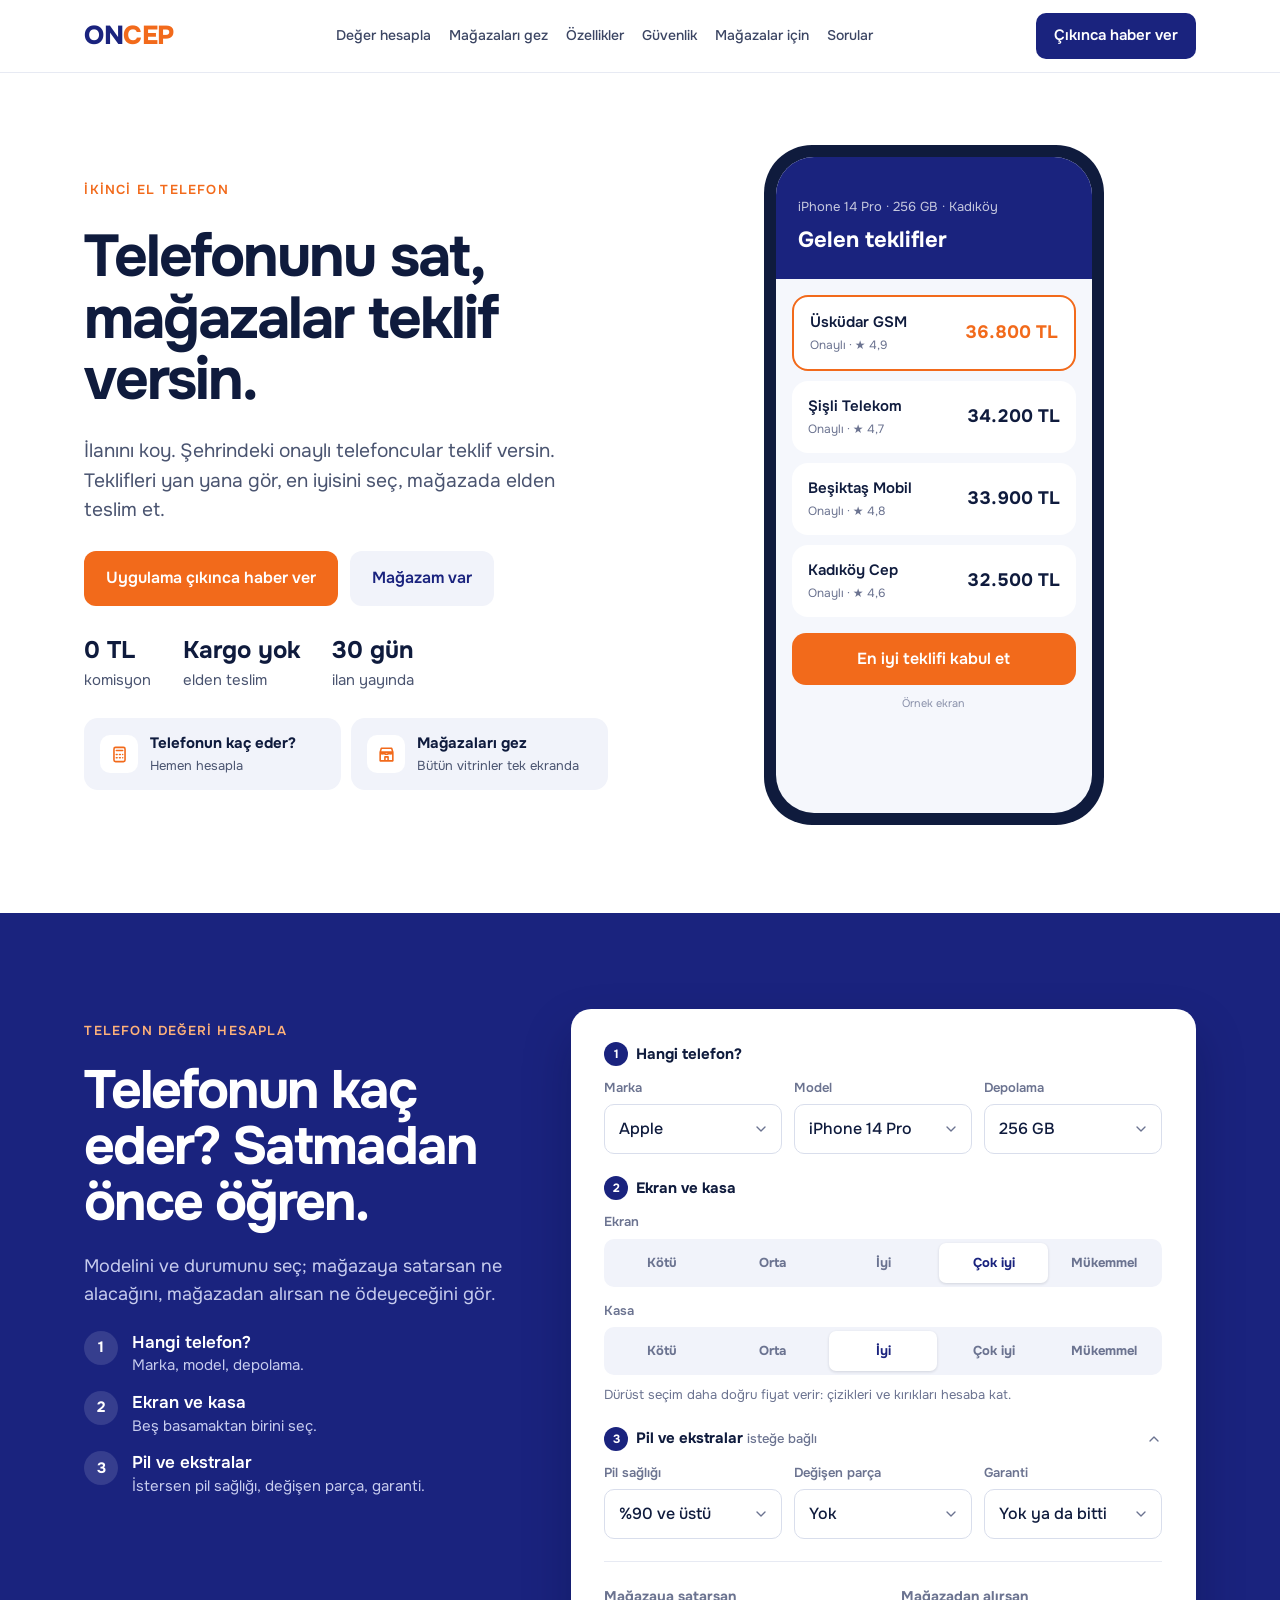
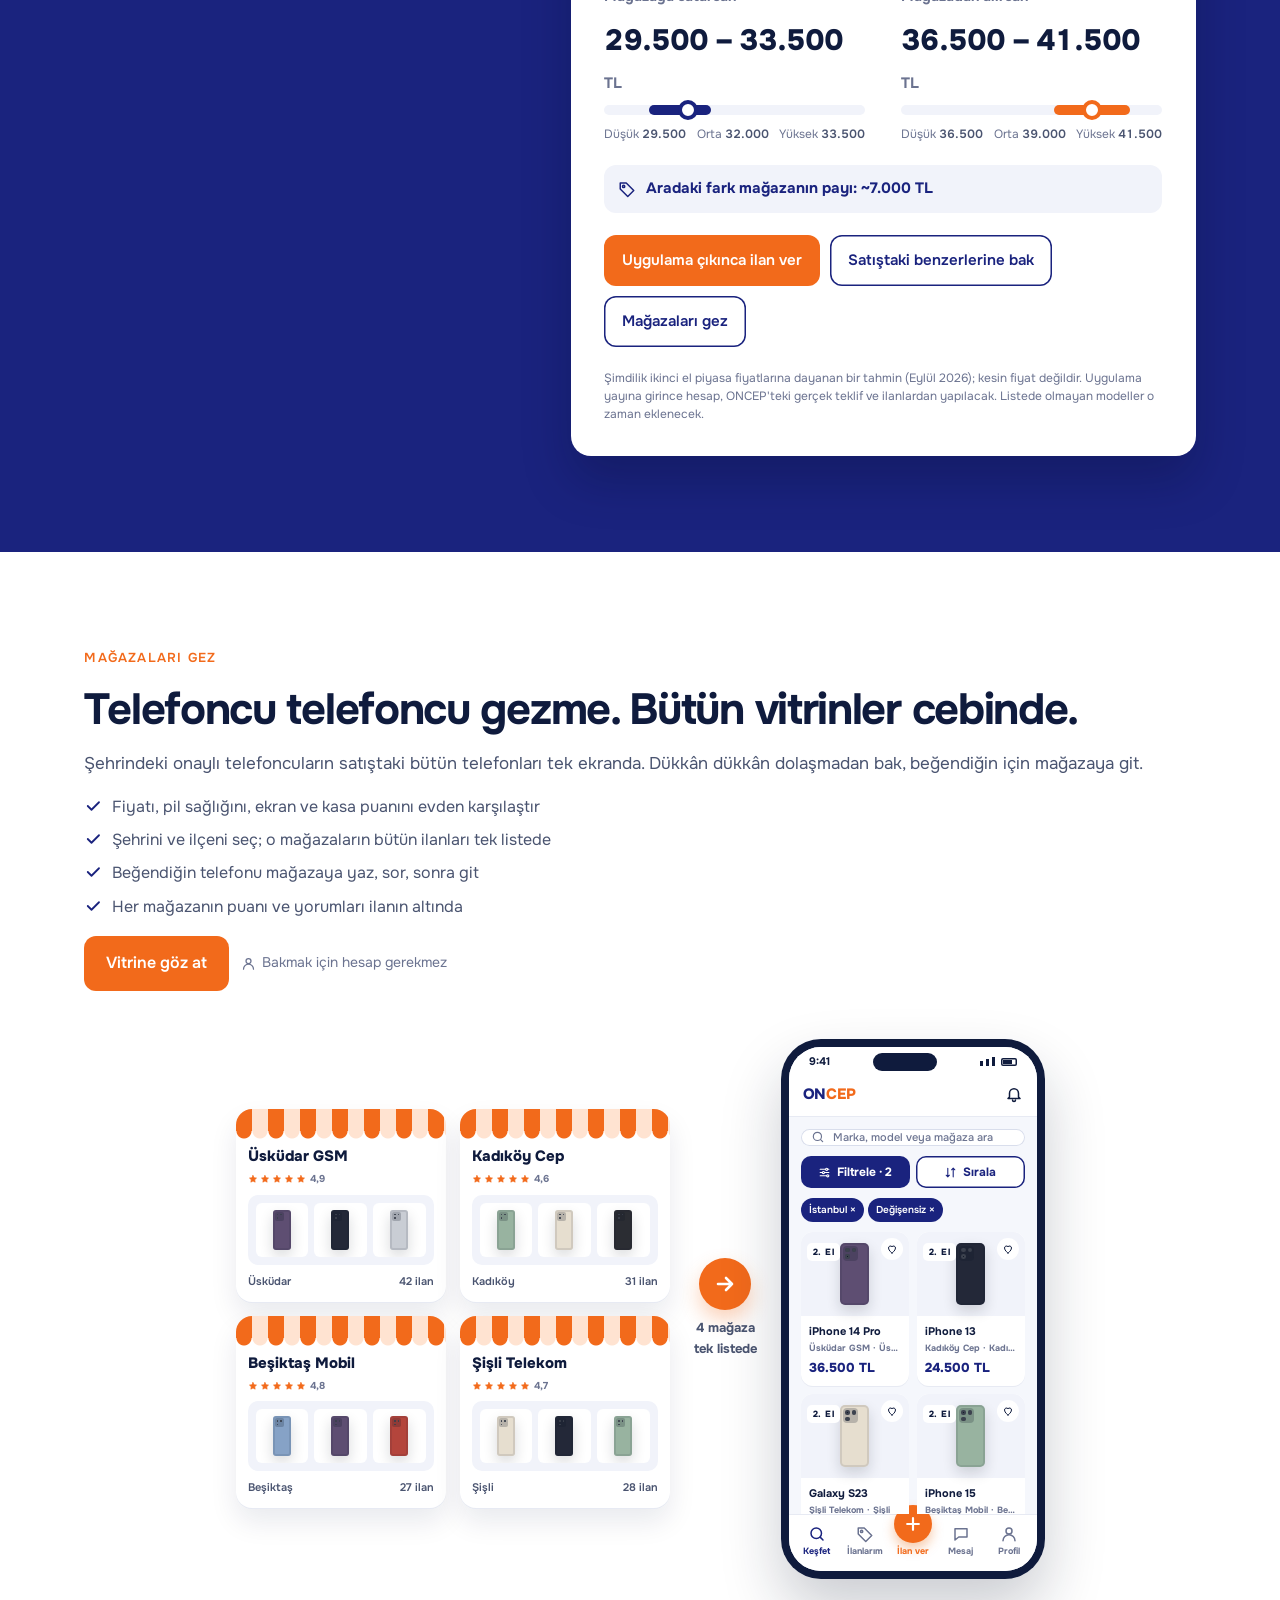
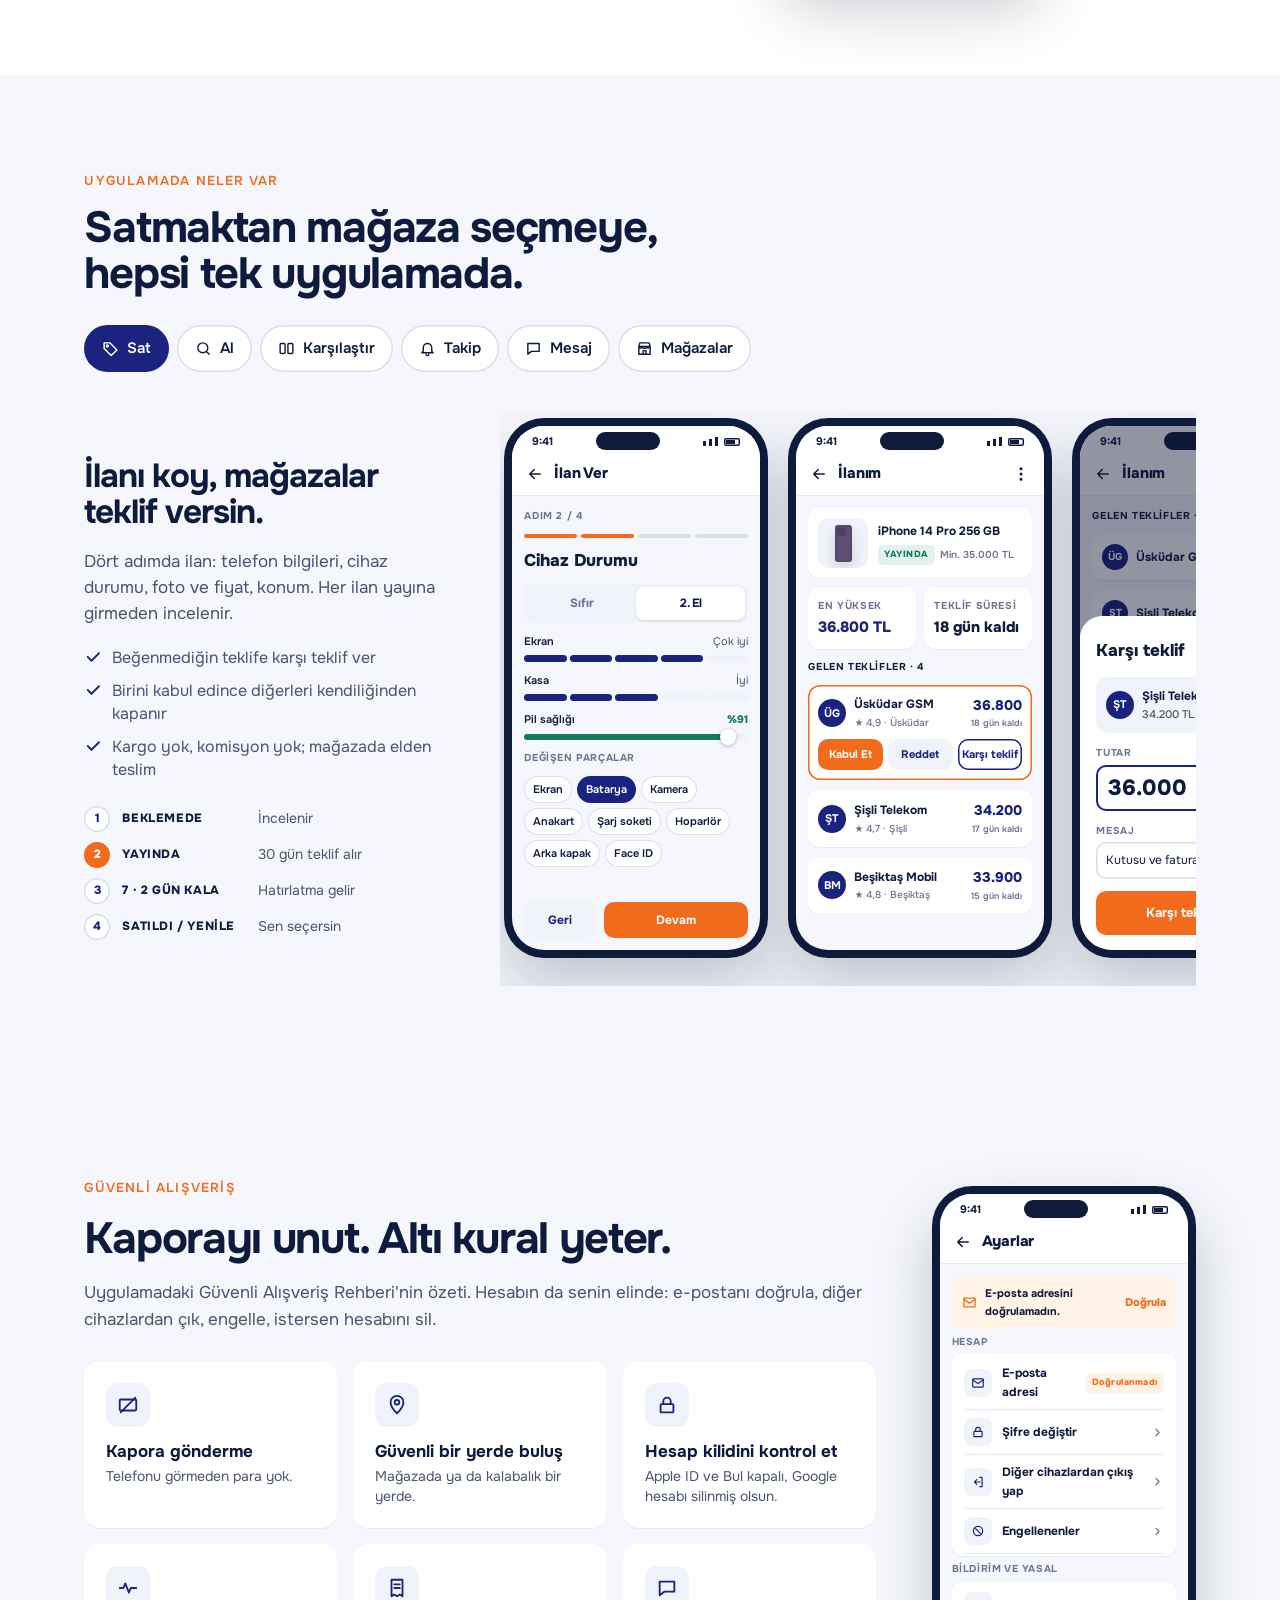
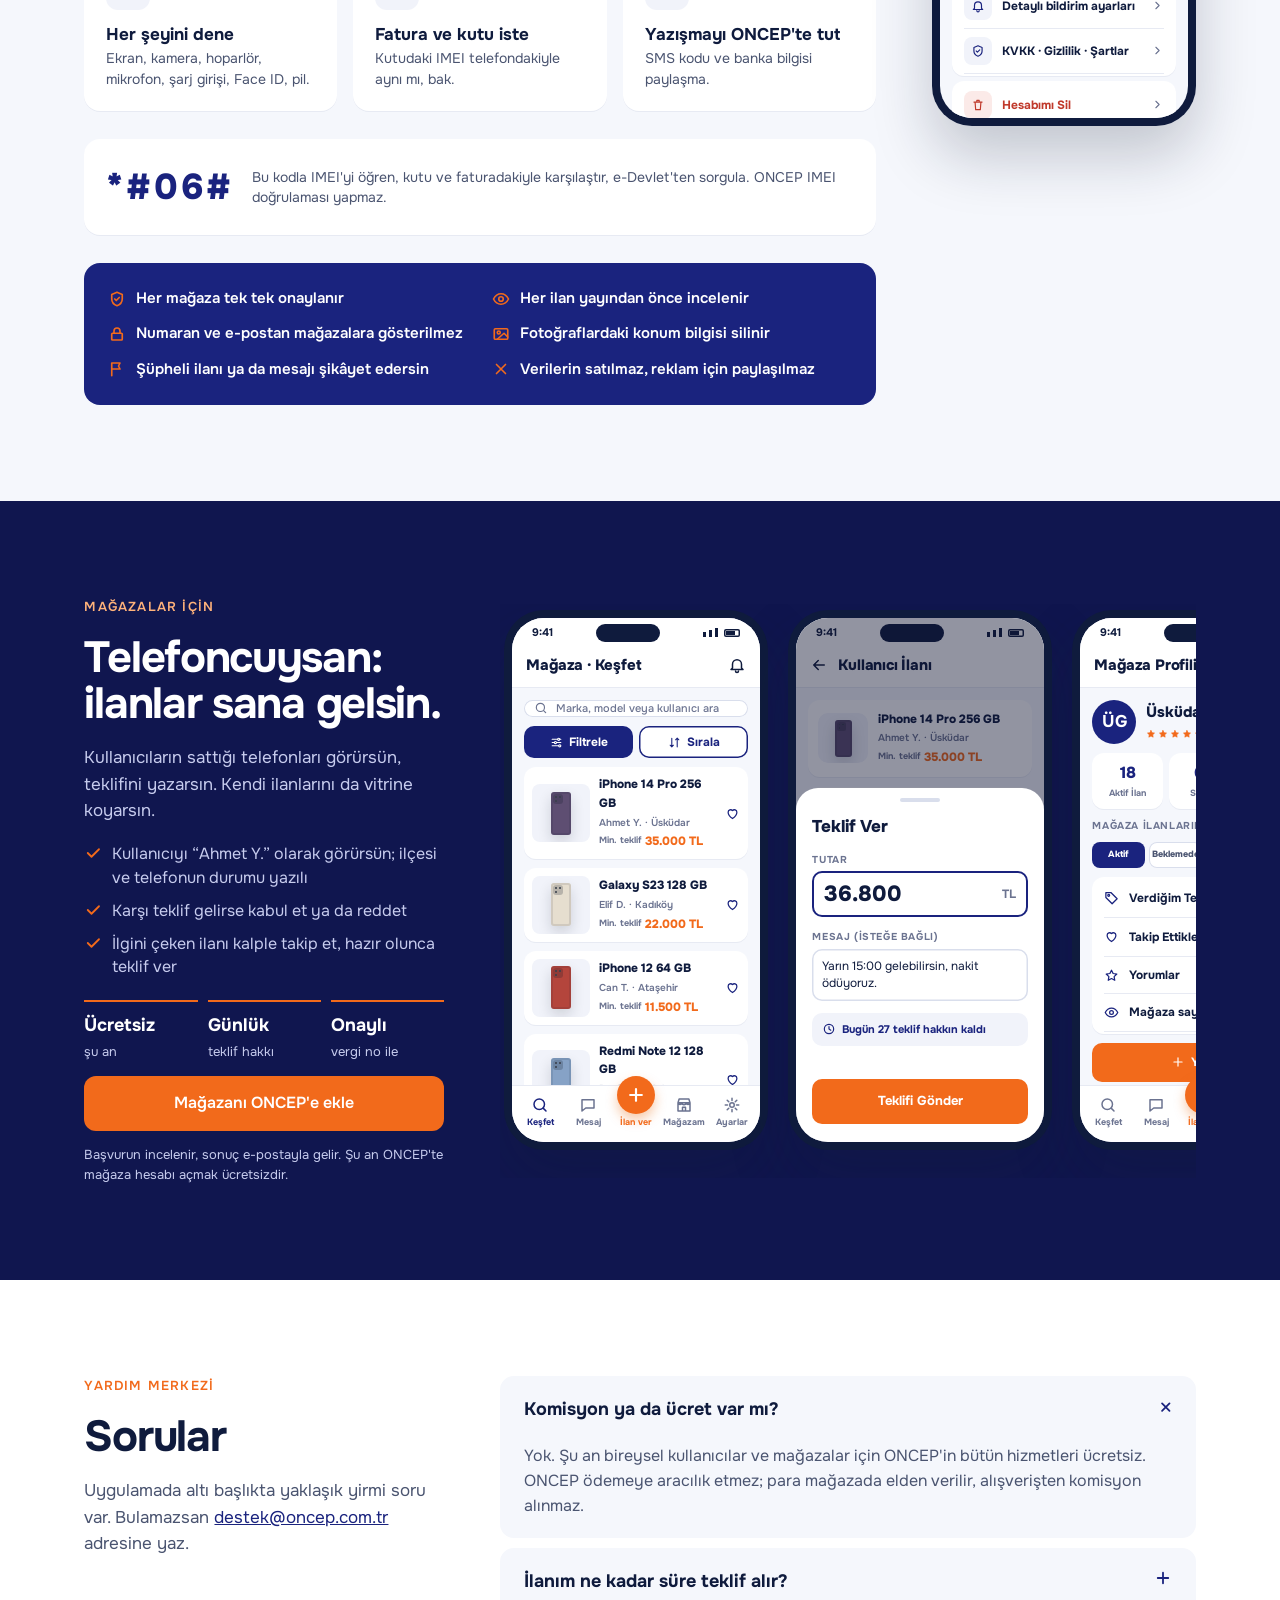
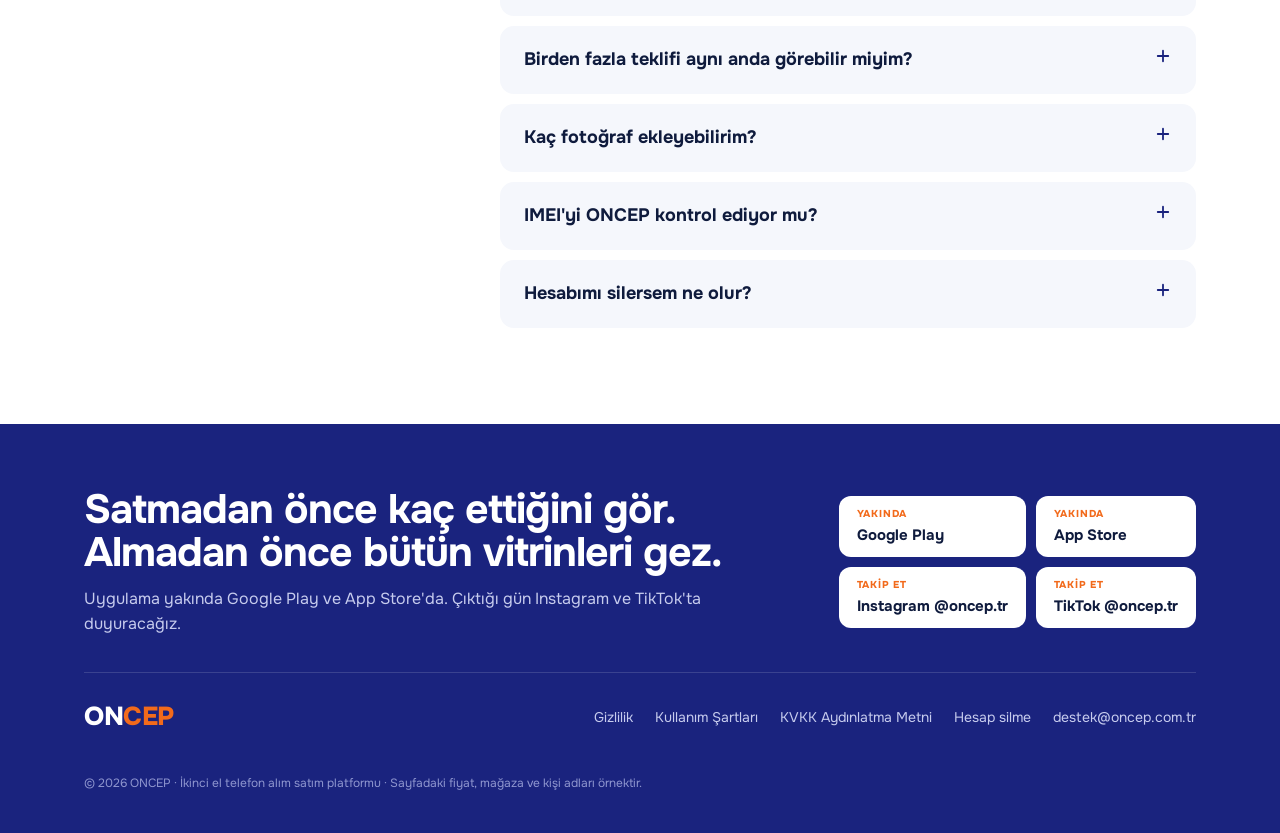
==== index.html @ 2f84ba16 "Paylaşım görseli: link paylaşılınca önizlemede görsel çıkıyor - /paylasim.png (1200×630, 86 KB): baş" ====
<!DOCTYPE html>
<html lang="tr">
<head>
<meta charset="UTF-8">
<meta name="viewport" content="width=device-width, initial-scale=1.0, viewport-fit=cover">
<title>ONCEP — Telefonunu sat, mağazalar teklif versin</title>
<meta name="description" content="Telefonun kaç eder, hemen gör. İlanını koy, şehrindeki onaylı telefoncular teklif versin; mağazaların vitrinini gezmeden gez. Yakında Google Play ve App Store'da.">
<link rel="canonical" href="https://oncep.com.tr/">
<meta property="og:title" content="ONCEP — Telefonunu sat, mağazalar teklif versin">
<meta property="og:description" content="Telefonun kaç eder, hemen gör. İlanını koy, şehrindeki onaylı telefoncular teklif versin; mağazaların vitrinini gezmeden gez. Yakında Google Play ve App Store'da.">
<meta property="og:type" content="website">
<meta property="og:url" content="https://oncep.com.tr/">
<meta property="og:site_name" content="ONCEP">
<meta property="og:locale" content="tr_TR">
<meta property="og:image" content="https://oncep.com.tr/paylasim.png">
<meta property="og:image:width" content="1200">
<meta property="og:image:height" content="630">
<meta property="og:image:alt" content="ONCEP: Telefonunu sat, mağazalar teklif versin.">
<meta name="twitter:card" content="summary_large_image">
<meta name="twitter:image" content="https://oncep.com.tr/paylasim.png">
<meta name="twitter:title" content="ONCEP — Telefonunu sat, mağazalar teklif versin">
<meta name="twitter:description" content="Telefonun kaç eder, hemen gör. İlanını koy, şehrindeki onaylı telefoncular teklif versin; mağazaların vitrinini gezmeden gez. Yakında Google Play ve App Store'da.">
<meta name="theme-color" content="#FFFFFF">
<link rel="icon" href="/favicon.ico" sizes="16x16 32x32 48x48">
<link rel="icon" href="/favicon-96x96.png" type="image/png" sizes="96x96">
<link rel="icon" href="/favicon-192x192.png" type="image/png" sizes="192x192">
<link rel="apple-touch-icon" href="/apple-touch-icon.png">
<link rel="preconnect" href="https://fonts.googleapis.com">
<link rel="preconnect" href="https://fonts.gstatic.com" crossorigin>
<link href="https://fonts.googleapis.com/css2?family=Onest:wght@400;500;600;700;800&display=swap" rel="stylesheet">
<!-- Bu dosya üretilir: node tool/ana-sayfa/uret.js — elle düzenleme bir sonraki üretimde kaybolur. -->
<script>document.documentElement.className += ' js';</script>
<style>
:root {
  color-scheme: light;
  --zemin: #FFFFFF; --zemin-2: #F5F7FC; --yumusak: #F1F3FA; --cizgi: #E7EAF3; --alan: #D9DEEC;
  --murekkep: #0F1B3D; --metin: #4A5470; --soluk: #6B7390;
  --lacivert: #1A237E; --lacivert-koyu: #10164F; --lacivert-metin: #C7CCEE;
  --turuncu: #F26A1B; --turuncu-acik: #FFB27A; --yesil: #13795B;
  --yazi: 'Onest', system-ui, -apple-system, 'Segoe UI', sans-serif;
  --kenar: clamp(20px, 6.6vw, 96px);
}
* { box-sizing: border-box; }
html { scroll-behavior: smooth; }
body { margin: 0; background: var(--zemin); color: var(--murekkep); font-family: var(--yazi); font-size: 16px; line-height: 1.55; -webkit-font-smoothing: antialiased; }
a { color: var(--lacivert); }
a:hover { color: var(--turuncu); }
:focus-visible { outline: 2px solid var(--turuncu); outline-offset: 3px; border-radius: 4px; }
h1, h2, h3 { margin: 0; font-weight: 700; text-wrap: balance; }
h2 { font-size: clamp(30px, 3.4vw, 44px); line-height: 1.06; letter-spacing: -1.3px; }
h2.buyuk { font-size: clamp(34px, 4.2vw, 58px); letter-spacing: -2px; line-height: 1.04; }
.kap { max-width: 1440px; margin: 0 auto; padding-left: var(--kenar); padding-right: var(--kenar); }
section[id], footer[id] { scroll-margin-top: 76px; }
.ust-yazi { font-size: 13px; font-weight: 600; letter-spacing: 1.2px; color: var(--turuncu); }
.ust-yazi.acik { color: var(--turuncu-acik); }
.giris-metin { margin: 0; font-size: 17px; line-height: 1.55; color: var(--metin); }
.maddeler { list-style: none; margin: 0; padding: 0; display: flex; flex-direction: column; gap: 10px; }
.maddeler li { display: flex; gap: 10px; align-items: flex-start; font-size: 16px; line-height: 1.45; color: var(--metin); }
.maddeler svg { margin-top: 2px; }
.dugmeler { display: flex; gap: 12px; flex-wrap: wrap; align-items: center; }
.dugme { display: inline-flex; align-items: center; justify-content: center; gap: 8px; padding: 15px 22px; border-radius: 12px; font-size: 16px; font-weight: 600; text-decoration: none; text-align: center; }
.dugme.turuncu { background: var(--turuncu); color: #FFFFFF; }
.dugme.turuncu:hover { background: #DD5A0E; color: #FFFFFF; }
.dugme.acik { background: var(--yumusak); color: var(--lacivert); }
.dugme.cerceve { background: #FFFFFF; color: var(--lacivert); box-shadow: inset 0 0 0 1.5px var(--lacivert); }
.not { display: inline-flex; gap: 6px; align-items: center; font-size: 14px; color: var(--soluk); }
.logo { font-weight: 800; font-size: 26px; letter-spacing: -0.5px; text-decoration: none; }
.logo b { color: var(--lacivert); font-weight: 800; }
.logo i { color: var(--turuncu); font-style: normal; }

/* Üst çubuk */
.ust { position: sticky; top: 0; z-index: 30; background: rgba(255, 255, 255, 0.95); -webkit-backdrop-filter: blur(10px); backdrop-filter: blur(10px); border-bottom: 1px solid var(--cizgi); }
.ust .kap { display: flex; align-items: center; justify-content: space-between; gap: 24px; height: 72px; }
.ana-nav { display: flex; gap: 26px; font-size: 15px; font-weight: 500; }
.ana-nav a, .menu nav a { text-decoration: none; color: #3B4563; }
.ana-nav a:hover { color: var(--turuncu); }
.ust .cta { text-decoration: none; background: var(--lacivert); color: #FFFFFF; padding: 11px 18px; border-radius: 10px; font-size: 15px; font-weight: 600; white-space: nowrap; }
.menu { display: none; position: relative; }
.menu summary { list-style: none; width: 44px; height: 44px; border-radius: 10px; background: var(--yumusak); display: flex; align-items: center; justify-content: center; cursor: pointer; }
.menu summary::-webkit-details-marker { display: none; }
.menu nav { position: absolute; right: 0; top: 52px; background: #FFFFFF; border: 1px solid var(--cizgi); border-radius: 14px; box-shadow: 0 18px 40px rgba(15, 27, 61, 0.14); display: flex; flex-direction: column; padding: 8px; min-width: 230px; }
.menu nav a { padding: 12px 14px; border-radius: 8px; font-weight: 600; color: var(--murekkep); }
.menu nav a:hover { background: var(--yumusak); }

/* Açılış */
.acilis .kap { display: grid; grid-template-columns: repeat(2, minmax(0, 1fr)); gap: 64px; align-items: center; padding-top: 72px; padding-bottom: 88px; }
.acilis-metin { display: flex; flex-direction: column; gap: 26px; }
.acilis h1 { font-size: clamp(38px, 4.6vw, 64px); line-height: 1.04; letter-spacing: -2px; }
.ozet { margin: 0; font-size: clamp(17px, 1.5vw, 20px); line-height: 1.55; color: var(--metin); max-width: 520px; }
.sayilar { display: flex; gap: 32px; font-size: 15px; color: var(--metin); }
.sayilar b { display: block; font-size: 24px; font-weight: 700; color: var(--murekkep); }
.kisayollar { display: flex; gap: 10px; max-width: 600px; }
.kisayol { flex: 1; min-width: 0; display: flex; align-items: center; gap: 12px; padding: 14px 16px; border-radius: 14px; background: var(--yumusak); color: var(--murekkep); text-decoration: none; }
.kisayol:hover { color: var(--murekkep); box-shadow: inset 0 0 0 1.5px var(--alan); }
.kisayol-ikon { width: 38px; height: 38px; border-radius: 10px; background: #FFFFFF; display: flex; align-items: center; justify-content: center; flex-shrink: 0; }
.kisayol b { display: block; font-size: 15px; }
.kisayol small { display: block; font-size: 13px; color: var(--metin); }
.acilis-tel { display: flex; justify-content: center; }

/* Değer hesabı */
.lacivert-bolum { background: var(--lacivert); color: #FFFFFF; }
.lacivert-bolum .kap { display: grid; grid-template-columns: minmax(0, 5fr) minmax(0, 7fr); gap: 40px; align-items: start; padding-top: 96px; padding-bottom: 96px; }
.hesap-metin { display: flex; flex-direction: column; gap: 22px; padding-top: 12px; }
.hesap-metin h2 { color: #FFFFFF; font-size: clamp(34px, 4.2vw, 58px); letter-spacing: -2px; line-height: 1.04; }
.hesap-metin p { margin: 0; font-size: 18px; line-height: 1.55; color: var(--lacivert-metin); }
.adim-liste { list-style: none; margin: 0; padding: 0; display: flex; flex-direction: column; gap: 14px; }
.adim-liste li { display: flex; gap: 14px; align-items: flex-start; color: var(--lacivert-metin); font-size: 15px; line-height: 1.45; }
.adim-liste b { display: block; color: #FFFFFF; font-size: 17px; font-weight: 600; }
.adim-no { width: 34px; height: 34px; border-radius: 17px; background: rgba(255, 255, 255, 0.12); color: #FFFFFF; display: flex; align-items: center; justify-content: center; font-weight: 700; flex-shrink: 0; }
.hesap-kart { background: #FFFFFF; color: var(--murekkep); border-radius: 20px; padding: clamp(18px, 2.6vw, 34px); display: flex; flex-direction: column; gap: 22px; box-shadow: 0 24px 48px rgba(8, 12, 48, 0.28); min-width: 0; }
.hesap-form { display: flex; flex-direction: column; gap: 22px; }
.hesap-form fieldset { border: 0; margin: 0; padding: 0; min-width: 0; }
.hesap-form > fieldset > legend { padding: 0; margin-bottom: 12px; font-size: 15px; font-weight: 700; display: flex; align-items: center; gap: 8px; }
.hesap-form > fieldset > legend span { width: 24px; height: 24px; border-radius: 12px; background: var(--lacivert); color: #FFFFFF; display: inline-flex; align-items: center; justify-content: center; font-size: 12px; }
.hesap-form legend small { font-size: 13px; font-weight: 500; color: var(--soluk); }
.alanlar { display: grid; grid-template-columns: repeat(3, minmax(0, 1fr)); gap: 12px; }
.alanlar.iki { grid-template-columns: 1fr; gap: 14px; }
.alan { display: flex; flex-direction: column; gap: 6px; font-size: 13px; font-weight: 600; color: var(--soluk); min-width: 0; }
.alan select { -webkit-appearance: none; appearance: none; width: 100%; height: 50px; border: 1.5px solid var(--alan); border-radius: 10px; padding: 0 38px 0 14px; font: inherit; font-size: 16px; font-weight: 500; color: var(--murekkep); background: #FFFFFF url("data:image/svg+xml,%3Csvg xmlns='http://www.w3.org/2000/svg' width='16' height='16' viewBox='0 0 24 24' fill='none' stroke='%236B7390' stroke-width='2' stroke-linecap='round' stroke-linejoin='round'%3E%3Cpath d='M6 9l6 6 6-6'/%3E%3C/svg%3E") no-repeat right 12px center; cursor: pointer; }
.alan select:hover { border-color: #B9C0D6; }
.seg-alan legend { padding: 0; margin-bottom: 6px; font-size: 13px; font-weight: 600; color: var(--soluk); }
.seg { display: grid; grid-template-columns: repeat(5, minmax(0, 1fr)); background: var(--yumusak); border-radius: 10px; padding: 4px; gap: 2px; }
.seg label { position: relative; display: block; }
.seg input { position: absolute; inset: 0; opacity: 0; margin: 0; cursor: pointer; }
.seg span { display: block; text-align: center; padding: 10px 2px; border-radius: 7px; font-size: 13px; font-weight: 700; color: var(--soluk); white-space: nowrap; }
.seg input:checked + span { background: #FFFFFF; color: var(--lacivert); box-shadow: 0 1px 3px rgba(20, 27, 52, 0.14); }
.seg input:focus-visible + span { outline: 2px solid var(--turuncu); outline-offset: 1px; }
.ipucu { margin: 10px 0 0; font-size: 13px; color: var(--soluk); }
.ekstra summary { list-style: none; display: flex; align-items: center; gap: 8px; flex-wrap: wrap; cursor: pointer; font-size: 15px; font-weight: 700; }
.ekstra summary::-webkit-details-marker { display: none; }
.adim-rozet { width: 24px; height: 24px; border-radius: 12px; background: var(--lacivert); color: #FFFFFF; display: inline-flex; align-items: center; justify-content: center; font-size: 12px; }
.ekstra-baslik small { font-size: 13px; font-weight: 500; color: var(--soluk); }
.ekstra-ozet { display: none; flex-basis: 100%; padding-left: 32px; font-size: 13px; font-weight: 500; color: var(--metin); }
.ekstra:not([open]) .ekstra-ozet { display: block; }
.ekstra-ok { margin-left: auto; display: flex; transition: transform 0.2s; order: 2; }
.ekstra-ozet { order: 3; }
.ekstra[open] .ekstra-ok { transform: rotate(180deg); }
.ekstra fieldset { border: 0; margin: 12px 0 0; padding: 0; min-width: 0; }
.gizli { position: absolute; width: 1px; height: 1px; overflow: hidden; clip: rect(0 0 0 0); white-space: nowrap; }
.sonuc { border-top: 1px solid var(--cizgi); padding-top: 24px; display: grid; grid-template-columns: repeat(2, minmax(0, 1fr)); gap: 36px; }
.taraf { display: flex; flex-direction: column; gap: 10px; min-width: 0; }
.taraf h3 { font-size: 14px; font-weight: 700; color: var(--soluk); }
.aralik { display: flex; align-items: baseline; gap: 8px; flex-wrap: wrap; font-variant-numeric: tabular-nums; }
.aralik b { font-size: clamp(26px, 2.3vw, 34px); font-weight: 800; letter-spacing: -1px; white-space: nowrap; }
.aralik > span { font-size: 15px; font-weight: 700; color: var(--soluk); }
.cizelge { position: relative; height: 10px; border-radius: 5px; background: var(--yumusak); }
.cizelge i { position: absolute; display: block; }
.bant-i { top: 0; bottom: 0; border-radius: 5px; transition: left 0.25s, width 0.25s; }
.nokta { top: -5px; width: 20px; height: 20px; margin-left: -10px; border-radius: 10px; background: #FFFFFF; border: 4px solid; transition: left 0.25s; }
.sat .bant-i { background: var(--lacivert); }
.sat .nokta { border-color: var(--lacivert); }
.al .bant-i { background: var(--turuncu); }
.al .nokta { border-color: var(--turuncu); }
.uclar { display: flex; justify-content: space-between; gap: 8px; font-size: 12px; color: var(--soluk); font-variant-numeric: tabular-nums; }
.uclar b { font-weight: 600; color: var(--metin); }
.pay { display: flex; align-items: center; gap: 10px; background: var(--yumusak); border-radius: 12px; padding: 12px 14px; font-size: 15px; font-weight: 700; color: var(--lacivert); }
.hesap-dugmeler { display: flex; gap: 10px; flex-wrap: wrap; }
.hesap-dugmeler .dugme { padding: 14px 18px; font-size: 15px; }
.dipnot { margin: 0; font-size: 12px; line-height: 1.5; color: var(--soluk); }

/* Mağazaları gez */
.gez .kap { display: grid; grid-template-columns: 400px minmax(0, 1fr); gap: 48px; align-items: center; padding-top: 96px; padding-bottom: 96px; }
.gez-gorsel { display: flex; align-items: center; gap: 24px; justify-content: flex-end; }
.dukkanlar { display: grid; grid-template-columns: repeat(2, 210px); gap: 14px; }
.ok { display: flex; flex-direction: column; align-items: center; gap: 8px; flex-shrink: 0; font-size: 13px; font-weight: 700; color: var(--metin); text-align: center; }
.ok .daire { width: 52px; height: 52px; border-radius: 26px; background: var(--turuncu); display: flex; align-items: center; justify-content: center; box-shadow: 0 10px 20px rgba(242, 106, 27, 0.3); }
.gez-tel { display: flex; justify-content: center; }

/* Metin + telefonlar */
.tur .kap { display: grid; grid-template-columns: 360px minmax(0, 1fr); gap: 56px; align-items: center; padding-top: 96px; padding-bottom: 96px; }
.tur.gri { background: var(--zemin-2); }
.tur.beyaz { background: #FFFFFF; }
.tur.koyu { background: var(--lacivert-koyu); color: #FFFFFF; }
.tur.koyu h2 { color: #FFFFFF; }
.tur.koyu .giris-metin, .tur.koyu .maddeler li { color: var(--lacivert-metin); }
.tur-metin { display: flex; flex-direction: column; gap: 18px; min-width: 0; }
.telefonlar { display: flex; gap: 20px; overflow-x: auto; padding: 6px 4px 28px; scroll-padding-left: 4px; scroll-snap-type: x proximity; scrollbar-width: thin; }
.telefonlar > * { scroll-snap-align: start; }
.telefonlar > :first-child { margin-left: auto; }
.yasam { list-style: none; margin: 0; padding: 6px 0 0; display: flex; flex-direction: column; gap: 10px; }
.yasam li { display: flex; align-items: center; gap: 12px; font-size: 14px; color: var(--metin); }
.yasam .no { width: 26px; height: 26px; border-radius: 13px; flex-shrink: 0; display: flex; align-items: center; justify-content: center; font-size: 12px; font-weight: 800; background: #FFFFFF; color: var(--lacivert); box-shadow: inset 0 0 0 1.5px var(--alan); }
.yasam .simdi .no { background: var(--turuncu); color: #FFFFFF; box-shadow: none; }
.yasam b { font-size: 12px; font-weight: 800; letter-spacing: 0.6px; width: 124px; color: var(--murekkep); }
.magaza-ek { display: flex; flex-direction: column; gap: 14px; padding-top: 4px; }
.magaza-sayilar { display: grid; grid-template-columns: repeat(3, minmax(0, 1fr)); gap: 10px; }
.magaza-sayilar div { border-top: 2px solid var(--turuncu); padding-top: 10px; display: flex; flex-direction: column; gap: 2px; }
.magaza-sayilar b { font-size: 18px; }
.magaza-sayilar span, .magaza-ek p { font-size: 13px; color: var(--lacivert-metin); }
.magaza-ek p { margin: 0; line-height: 1.5; }

/* Karşılaştır */
.karsi-kart { background: #FFFFFF; border-radius: 20px; box-shadow: 0 1px 0 var(--cizgi), 0 24px 48px rgba(15, 27, 61, 0.08); border: 1px solid var(--cizgi); padding: clamp(18px, 2.6vw, 36px); display: flex; flex-direction: column; gap: 18px; min-width: 0; }
.vs-bas { display: grid; grid-template-columns: minmax(0, 1fr) auto minmax(0, 1fr); align-items: center; gap: 20px; }
.vs-taraf { display: flex; align-items: center; gap: 14px; min-width: 0; }
.vs-taraf.sag { flex-direction: row-reverse; text-align: right; }
.vs-foto { width: 84px; border-radius: 10px; overflow: hidden; flex-shrink: 0; }
.vs-taraf b { display: block; font-size: 20px; }
.vs-taraf small { display: block; font-size: 13px; color: var(--soluk); }
.vs { width: 56px; height: 56px; border-radius: 50%; background: var(--murekkep); color: #FFFFFF; display: flex; align-items: center; justify-content: center; font-weight: 800; font-size: 18px; }
.olcu { display: grid; grid-template-columns: 150px minmax(0, 1fr); gap: 24px; align-items: center; padding: 18px 0; border-top: 1px solid var(--cizgi); }
.olcu-ad small { display: block; font-size: 11px; font-weight: 800; letter-spacing: 0.8px; color: var(--soluk); }
.olcu-ad b { font-size: 15px; }
.olcu-deger { display: flex; flex-direction: column; gap: 6px; }
.olcu-sayi { display: flex; justify-content: space-between; font-size: 15px; color: var(--metin); font-variant-numeric: tabular-nums; }
.onde-sol { font-weight: 800; color: var(--lacivert); }
.onde-sag { font-weight: 800; color: var(--turuncu); }
.olcu-cubuklar { display: flex; gap: 6px; }
.olcu-cubuk { flex: 1; height: 10px; border-radius: 5px; background: var(--yumusak); display: flex; justify-content: flex-end; overflow: hidden; }
.olcu-cubuk.sag { justify-content: flex-start; }
.olcu-cubuk i { display: block; border-radius: 5px; background: var(--alan); }
.olcu-cubuk i.onde { background: var(--lacivert); }
.olcu-cubuk.sag i.onde { background: var(--turuncu); }
.olcu-not { font-size: 12px; font-weight: 700; color: var(--yesil); }
.olcu-not.sag { text-align: right; }
.kazanan { display: flex; justify-content: space-between; align-items: center; gap: 12px; flex-wrap: wrap; background: var(--murekkep); color: #FFFFFF; border-radius: 14px; padding: 18px 24px; }
.kazanan b { font-size: 24px; }
.kazanan span { font-size: 15px; color: var(--lacivert-metin); }
.ornek-not { font-size: 12px; color: var(--soluk); text-align: right; }

/* Sekmeli tanıtım */
.ozellik { background: var(--zemin-2); }
.ozellik .kap { padding-top: 96px; padding-bottom: 96px; display: flex; flex-direction: column; gap: 28px; }
.ozellik-bas { display: flex; flex-direction: column; gap: 14px; max-width: 760px; }
.sekmeler { display: flex; gap: 8px; flex-wrap: wrap; }
.sekme { display: inline-flex; align-items: center; gap: 8px; padding: 12px 18px; border-radius: 999px; border: 0; background: #FFFFFF; color: var(--murekkep); font: inherit; font-size: 15px; font-weight: 600; cursor: pointer; white-space: nowrap; box-shadow: inset 0 0 0 1.5px var(--alan); }
.sekme:hover { box-shadow: inset 0 0 0 1.5px var(--lacivert); }
.sekme.acik { background: var(--lacivert); color: #FFFFFF; box-shadow: none; }
.panel { display: grid; grid-template-columns: 360px minmax(0, 1fr); gap: 56px; align-items: center; padding-top: 12px; }
.panel h3 { font-size: clamp(26px, 2.6vw, 36px); line-height: 1.08; letter-spacing: -1px; }
.panel:focus-visible { outline-offset: 10px; }
.js .panel:not(.acik) { display: none; }

/* Güvenlik */
.guv { background: var(--zemin-2); }
.guv .kap { display: grid; grid-template-columns: minmax(0, 1fr) 264px; gap: 56px; align-items: start; padding-top: 96px; padding-bottom: 96px; }
.guv-ana { display: flex; flex-direction: column; gap: 28px; min-width: 0; }
.kurallar { display: grid; grid-template-columns: repeat(3, minmax(0, 1fr)); gap: 16px; }
.kural { background: #FFFFFF; border-radius: 16px; padding: 22px; display: flex; flex-direction: column; gap: 12px; box-shadow: 0 1px 0 var(--cizgi); }
.kural-ikon { width: 44px; height: 44px; border-radius: 12px; background: var(--yumusak); display: flex; align-items: center; justify-content: center; flex-shrink: 0; }
.kural b { display: block; font-size: 17px; }
.kural div > span { display: block; font-size: 14px; line-height: 1.45; color: var(--metin); }
.imei { background: #FFFFFF; border-radius: 16px; padding: 22px; display: flex; align-items: center; gap: 18px; box-shadow: 0 1px 0 var(--cizgi); font-size: 14px; line-height: 1.45; color: var(--metin); }
.imei-kod { font-size: 36px; font-weight: 800; letter-spacing: 3px; color: var(--lacivert); white-space: nowrap; }
.guvenceler { background: var(--lacivert); color: #FFFFFF; border-radius: 16px; padding: 24px; display: grid; grid-template-columns: repeat(2, minmax(0, 1fr)); gap: 12px 24px; }
.guvenceler div { display: flex; align-items: center; gap: 10px; font-size: 15px; font-weight: 600; }
.guv-tel { padding-top: 8px; }

/* Sorular */
.sss { background: #FFFFFF; }
.sss .kap { display: grid; grid-template-columns: 360px minmax(0, 1fr); gap: 56px; align-items: start; padding-top: 96px; padding-bottom: 96px; }
.sss-liste { display: flex; flex-direction: column; gap: 10px; }
.sss details { background: var(--zemin-2); border-radius: 14px; }
.sss summary { display: flex; justify-content: space-between; align-items: center; gap: 12px; padding: 20px 24px; font-size: 18px; font-weight: 700; cursor: pointer; list-style: none; }
.sss summary::-webkit-details-marker { display: none; }
.sss .arti { transition: transform 0.2s; flex-shrink: 0; }
.sss details[open] .arti { transform: rotate(45deg); }
.sss details p { margin: 0; padding: 0 24px 20px; color: var(--metin); line-height: 1.55; }

/* Alt */
.alt { background: var(--lacivert); color: var(--lacivert-metin); }
.alt .kap { padding-top: 64px; padding-bottom: 40px; display: flex; flex-direction: column; gap: 36px; }
.alt-ust { display: flex; justify-content: space-between; align-items: center; gap: 40px; }
.alt-yazi { display: flex; flex-direction: column; gap: 12px; max-width: 700px; }
.alt h2 { color: #FFFFFF; font-size: clamp(28px, 3.2vw, 44px); letter-spacing: -1px; }
.alt-yazi p { margin: 0; font-size: 16px; }
.rozetler { display: grid; grid-template-columns: repeat(2, minmax(0, auto)); gap: 10px; }
.rozet { display: inline-flex; flex-direction: column; gap: 2px; padding: 10px 18px; border-radius: 12px; background: #FFFFFF; color: var(--murekkep); text-decoration: none; }
.rozet small { font-size: 10px; font-weight: 800; letter-spacing: 0.8px; color: var(--turuncu); }
.rozet b { font-size: 15px; }
a.rozet:hover { color: var(--lacivert); box-shadow: inset 0 0 0 2px var(--turuncu-acik); }
.alt-alt { border-top: 1px solid #3A4290; padding-top: 24px; display: flex; justify-content: space-between; align-items: center; gap: 18px; flex-wrap: wrap; }
.alt .logo b { color: #FFFFFF; }
.alt nav { display: flex; flex-wrap: wrap; gap: 10px 22px; font-size: 14px; }
.alt nav a { color: var(--lacivert-metin); text-decoration: none; }
.alt nav a:hover { color: #FFFFFF; }
.telif { margin: 0; font-size: 12px; line-height: 1.6; color: #8F96CF; }

/* Ara genişlikler */
@media (max-width: 1280px) {
  .ana-nav { gap: 18px; font-size: 14px; }
  .gez .kap { grid-template-columns: 1fr; }
  .gez-gorsel { justify-content: center; }
}
@media (max-width: 1180px) {
  .ana-nav, .ust .cta { display: none; }
  .menu { display: block; }
  .tur .kap, .sss .kap { grid-template-columns: 1fr; gap: 32px; }
  .panel { grid-template-columns: 1fr; gap: 28px; }
  .telefonlar { margin: 0 calc(-1 * var(--kenar)); padding-left: var(--kenar); padding-right: var(--kenar); scroll-padding-left: var(--kenar); }
  .telefonlar > :first-child { margin-left: 0; }
  .lacivert-bolum .kap { grid-template-columns: 1fr; }
  .guv .kap { grid-template-columns: 1fr; }
  .guv-tel { display: flex; justify-content: center; }
}
@media (max-width: 900px) {
  .guv-tel { display: none; }
}
@media (max-width: 900px) {
  .acilis .kap { grid-template-columns: 1fr; gap: 40px; padding-top: 36px; padding-bottom: 56px; }
  .kurallar { grid-template-columns: repeat(2, minmax(0, 1fr)); }
  .alt-ust { flex-direction: column; align-items: flex-start; }
  .gez-gorsel { flex-direction: column; align-items: stretch; }
  .dukkanlar { grid-template-columns: repeat(2, minmax(0, 1fr)); }
  .ok { flex-direction: row; justify-content: center; }
  .ok .daire svg { transform: rotate(90deg); }
}
@media (max-width: 700px) {
  .alanlar, .alanlar.iki { grid-template-columns: 1fr; }
  .alanlar.telefon-sec { grid-template-columns: repeat(2, minmax(0, 1fr)); grid-template-areas: "marka depolama" "model model"; }
  .a-marka { grid-area: marka; } .a-model { grid-area: model; } .a-depolama { grid-area: depolama; }
  .adim-liste { display: none; }
  .ekstra-ozet { padding-left: 32px; }
  .seg span { font-size: 11px; padding: 10px 0; letter-spacing: -0.2px; }
  .sonuc { grid-template-columns: 1fr; gap: 22px; }
  .hesap-dugmeler .dugme { flex: 1 1 100%; }
  .olcu { grid-template-columns: 1fr; gap: 8px; }
  .vs-bas { align-items: start; }
  .vs { align-self: center; }
  .vs-taraf, .vs-taraf.sag { flex-direction: column; text-align: center; }
  .kazanan b { font-size: 20px; }
  .imei { flex-direction: column; align-items: flex-start; }
}
@media (max-width: 640px) {
  .lacivert-bolum .kap, .gez .kap, .tur .kap, .ozellik .kap, .guv .kap, .sss .kap { padding-top: 52px; padding-bottom: 48px; }
  .tur .kap { padding-bottom: 24px; }
  .dugmeler { flex-direction: column; align-items: stretch; }
  .sayilar { display: grid; grid-template-columns: repeat(3, minmax(0, 1fr)); gap: 8px; font-size: 13px; }
  .sayilar b { font-size: 18px; }
  .kisayollar { flex-direction: column; }
  .acilis-tel > div { transform: scale(0.8); transform-origin: top center; margin-bottom: -136px; }
  .kurallar { grid-template-columns: 1fr; }
  .kurallar { gap: 0; background: #FFFFFF; border-radius: 16px; box-shadow: 0 1px 0 var(--cizgi); }
  .kural { flex-direction: row; align-items: flex-start; gap: 14px; padding: 14px 16px; border-radius: 0; box-shadow: none; border-top: 1px solid var(--cizgi); background: transparent; }
  .kural:first-child { border-top: 0; }
  .kural-ikon { width: 36px; height: 36px; border-radius: 10px; }
  .imei { padding: 16px; }
  .sekmeler { flex-wrap: nowrap; overflow-x: auto; margin: 0 calc(-1 * var(--kenar)); padding: 2px var(--kenar); scrollbar-width: none; }
  .sekmeler::-webkit-scrollbar { display: none; }
  .sekme { padding: 10px 14px; font-size: 14px; }
  .guvenceler { grid-template-columns: 1fr; }
  .sss summary { font-size: 16px; padding: 16px 18px; }
  .sss details p { padding: 0 18px 16px; }
  .rozetler { grid-template-columns: 1fr 1fr; width: 100%; }
  .genis { display: none; }
}
@media (prefers-reduced-motion: reduce) {
  html { scroll-behavior: auto; }
  *, *::before, *::after { transition: none !important; }
}
</style>
<script type="application/ld+json">
{"@context":"https://schema.org","@type":"WebSite","name":"ONCEP","alternateName":"ONCEP İkinci El Telefon","url":"https://oncep.com.tr/"}
</script>
</head>
<body>
<header class="ust">
  <div class="kap">
    <a class="logo" href="#" aria-label="ONCEP ana sayfa"><b>ON</b><i>CEP</i></a>
    <nav class="ana-nav" aria-label="Bölümler"><a href="#hesap">Değer hesapla</a><a href="#gez">Mağazaları gez</a><a href="#ozellikler">Özellikler</a><a href="#guvenlik">Güvenlik</a><a href="#magaza">Mağazalar için</a><a href="#sss">Sorular</a></nav>
    <a class="cta" href="#indir">Çıkınca haber ver</a>
    <details class="menu">
      <summary aria-label="Menü"><svg width="20" height="20" viewBox="0 0 24 24" fill="none" stroke="#1A237E" stroke-width="2" stroke-linecap="round" stroke-linejoin="round" aria-hidden="true" style="flex-shrink: 0;"><path d="M4 7h16M4 12h16M4 17h16"></path></svg></summary>
      <nav aria-label="Bölümler"><a href="#hesap">Değer hesapla</a><a href="#gez">Mağazaları gez</a><a href="#ozellikler">Özellikler</a><a href="#guvenlik">Güvenlik</a><a href="#magaza">Mağazalar için</a><a href="#sss">Sorular</a><a href="#indir">Çıkınca haber ver</a></nav>
    </details>
  </div>
</header>
<main>
<section class="acilis">
  <div class="kap">
    <div class="acilis-metin">
      <div class="ust-yazi">İKİNCİ EL TELEFON</div>
      <h1>Telefonunu sat, <br class="genis">mağazalar teklif versin.</h1>
      <p class="ozet">İlanını koy. Şehrindeki onaylı telefoncular teklif versin. Teklifleri yan yana gör, en iyisini seç, mağazada elden teslim et.</p>
      <div class="dugmeler"><a class="dugme turuncu" href="#indir">Uygulama çıkınca haber ver</a><a class="dugme acik" href="#magaza">Mağazam var</a></div>
      <div class="sayilar"><div><b>0 TL</b>komisyon</div><div><b>Kargo yok</b>elden teslim</div><div><b>30 gün</b>ilan yayında</div></div>
      <div class="kisayollar"><a class="kisayol" href="#hesap"><span class="kisayol-ikon"><svg width="19" height="19" viewBox="0 0 24 24" fill="none" stroke="#F26A1B" stroke-width="2" stroke-linecap="round" stroke-linejoin="round" aria-hidden="true" style="flex-shrink: 0;"><rect x="5" y="3" width="14" height="18" rx="2"></rect><path d="M8 7h8M8 12h1M12 12h1M16 12h0M8 16h1M12 16h1M16 16h0"></path></svg></span><span><b>Telefonun kaç eder?</b><small>Hemen hesapla</small></span></a><a class="kisayol" href="#gez"><span class="kisayol-ikon"><svg width="19" height="19" viewBox="0 0 24 24" fill="none" stroke="#F26A1B" stroke-width="2" stroke-linecap="round" stroke-linejoin="round" aria-hidden="true" style="flex-shrink: 0;"><path d="M4 9l1.5-5h13L20 9M4 9h16v11H4zM4 9a2.7 2.7 0 0 0 5.3 0 2.7 2.7 0 0 0 5.4 0 2.7 2.7 0 0 0 5.3 0M10 20v-5h4v5"></path></svg></span><span><b>Mağazaları gez</b><small>Bütün vitrinler tek ekranda</small></span></a></div>
    </div>
    <div class="acilis-tel" aria-hidden="true"><div style="width: 340px; height: 680px; box-sizing: border-box; border-radius: 48px; background: #0F1B3D; padding: 12px; flex-shrink: 0; font-family: 'Onest', system-ui, sans-serif; color: #0F1B3D;"><div style="width: 100%; height: 100%; border-radius: 38px; background: #F5F7FC; overflow: hidden; display: flex; flex-direction: column;">
    <div style="background: #1A237E; color: #FFFFFF; padding: 40px 22px 22px; display: flex; flex-direction: column; gap: 6px;"><div style="font-size: 13px; opacity: 0.75;">iPhone 14 Pro · 256 GB · Kadıköy</div><div style="font-size: 22px; font-weight: 700;">Gelen teklifler</div></div>
    <div style="padding: 16px; display: flex; flex-direction: column; gap: 10px;"><div style="background: #FFFFFF; border: 2px solid #F26A1B; border-radius: 16px; padding: 14px 16px; display: flex; justify-content: space-between; align-items: center;"><div style="display: flex; flex-direction: column; gap: 2px;"><span style="font-weight: 600; font-size: 15px;">Üsküdar GSM</span><span style="font-size: 12px; color: #6B7390;">Onaylı · ★ 4,9</span></div><span style="font-weight: 700; font-size: 18px; font-variant-numeric: tabular-nums; color: #F26A1B;">36.800 TL</span></div><div style="background: #FFFFFF;  border-radius: 16px; padding: 14px 16px; display: flex; justify-content: space-between; align-items: center;"><div style="display: flex; flex-direction: column; gap: 2px;"><span style="font-weight: 600; font-size: 15px;">Şişli Telekom</span><span style="font-size: 12px; color: #6B7390;">Onaylı · ★ 4,7</span></div><span style="font-weight: 700; font-size: 18px; font-variant-numeric: tabular-nums; ">34.200 TL</span></div><div style="background: #FFFFFF;  border-radius: 16px; padding: 14px 16px; display: flex; justify-content: space-between; align-items: center;"><div style="display: flex; flex-direction: column; gap: 2px;"><span style="font-weight: 600; font-size: 15px;">Beşiktaş Mobil</span><span style="font-size: 12px; color: #6B7390;">Onaylı · ★ 4,8</span></div><span style="font-weight: 700; font-size: 18px; font-variant-numeric: tabular-nums; ">33.900 TL</span></div><div style="background: #FFFFFF;  border-radius: 16px; padding: 14px 16px; display: flex; justify-content: space-between; align-items: center;"><div style="display: flex; flex-direction: column; gap: 2px;"><span style="font-weight: 600; font-size: 15px;">Kadıköy Cep</span><span style="font-size: 12px; color: #6B7390;">Onaylı · ★ 4,6</span></div><span style="font-weight: 700; font-size: 18px; font-variant-numeric: tabular-nums; ">32.500 TL</span></div><div style="margin-top: 6px; background: #F26A1B; color: #FFFFFF; text-align: center; border-radius: 14px; padding: 14px; font-weight: 600; font-size: 16px;">En iyi teklifi kabul et</div><div style="text-align: center; font-size: 11px; color: #8A91AA;">Örnek ekran</div></div>
  </div></div></div>
  </div>
</section>
<section id="hesap" class="lacivert-bolum">
  <div class="kap">
    <div class="hesap-metin">
      <div class="ust-yazi acik">TELEFON DEĞERİ HESAPLA</div>
      <h2>Telefonun kaç eder? Satmadan önce öğren.</h2>
      <p>Modelini ve durumunu seç; mağazaya satarsan ne alacağını, mağazadan alırsan ne ödeyeceğini gör.</p>
      <ol class="adim-liste"><li><span class="adim-no">1</span><span><b>Hangi telefon?</b>Marka, model, depolama.</span></li><li><span class="adim-no">2</span><span><b>Ekran ve kasa</b>Beş basamaktan birini seç.</span></li><li><span class="adim-no">3</span><span><b>Pil ve ekstralar</b>İstersen pil sağlığı, değişen parça, garanti.</span></li></ol>
    </div>
    <div class="hesap-kart">
      <form id="deger-form" class="hesap-form" novalidate>
        <fieldset>
          <legend><span>1</span>Hangi telefon?</legend>
          <div class="alanlar telefon-sec">
            <label class="alan a-marka">Marka<select name="marka"><option value="Apple" selected>Apple</option><option value="Samsung">Samsung</option><option value="Xiaomi">Xiaomi</option><option value="Google">Google</option></select></label>
            <label class="alan a-model">Model<select name="model"><option value="iPhone 17 Pro Max">iPhone 17 Pro Max</option><option value="iPhone 17 Pro">iPhone 17 Pro</option><option value="iPhone 17">iPhone 17</option><option value="iPhone 16e">iPhone 16e</option><option value="iPhone 16 Pro Max">iPhone 16 Pro Max</option><option value="iPhone 16 Pro">iPhone 16 Pro</option><option value="iPhone 16 Plus">iPhone 16 Plus</option><option value="iPhone 16">iPhone 16</option><option value="iPhone 15 Pro Max">iPhone 15 Pro Max</option><option value="iPhone 15 Pro">iPhone 15 Pro</option><option value="iPhone 15 Plus">iPhone 15 Plus</option><option value="iPhone 15">iPhone 15</option><option value="iPhone 14 Pro Max">iPhone 14 Pro Max</option><option value="iPhone 14 Pro" selected>iPhone 14 Pro</option><option value="iPhone 14 Plus">iPhone 14 Plus</option><option value="iPhone 14">iPhone 14</option><option value="iPhone 13 Pro Max">iPhone 13 Pro Max</option><option value="iPhone 13 Pro">iPhone 13 Pro</option><option value="iPhone 13 Mini">iPhone 13 Mini</option><option value="iPhone 13">iPhone 13</option><option value="iPhone 12 Pro Max">iPhone 12 Pro Max</option><option value="iPhone 12 Pro">iPhone 12 Pro</option><option value="iPhone 12 Mini">iPhone 12 Mini</option><option value="iPhone 12">iPhone 12</option><option value="iPhone 11 Pro Max">iPhone 11 Pro Max</option><option value="iPhone 11 Pro">iPhone 11 Pro</option><option value="iPhone 11">iPhone 11</option><option value="iPhone SE (3. Nesil)">iPhone SE (3. Nesil)</option><option value="iPhone SE (2. Nesil)">iPhone SE (2. Nesil)</option><option value="iPhone Air">iPhone Air</option></select></label>
            <label class="alan a-depolama">Depolama<select name="depolama"><option value="128 GB">128 GB</option><option value="256 GB" selected>256 GB</option><option value="512 GB">512 GB</option><option value="1 TB">1 TB</option></select></label>
          </div>
        </fieldset>
        <fieldset>
          <legend><span>2</span>Ekran ve kasa</legend>
          <div class="alanlar iki"><fieldset class="seg-alan"><legend>Ekran</legend><div class="seg"><label><input type="radio" name="ekran" value="1"><span>Kötü</span></label><label><input type="radio" name="ekran" value="2"><span>Orta</span></label><label><input type="radio" name="ekran" value="3"><span>İyi</span></label><label><input type="radio" name="ekran" value="4" checked><span>Çok iyi</span></label><label><input type="radio" name="ekran" value="5"><span>Mükemmel</span></label></div></fieldset><fieldset class="seg-alan"><legend>Kasa</legend><div class="seg"><label><input type="radio" name="kasa" value="1"><span>Kötü</span></label><label><input type="radio" name="kasa" value="2"><span>Orta</span></label><label><input type="radio" name="kasa" value="3" checked><span>İyi</span></label><label><input type="radio" name="kasa" value="4"><span>Çok iyi</span></label><label><input type="radio" name="kasa" value="5"><span>Mükemmel</span></label></div></fieldset></div>
          <p class="ipucu">Dürüst seçim daha doğru fiyat verir: çizikleri ve kırıkları hesaba kat.</p>
        </fieldset>
        <details class="ekstra" open>
          <summary><span class="adim-rozet">3</span><span class="ekstra-baslik">Pil ve ekstralar <small>isteğe bağlı</small></span><span class="ekstra-ozet" data-ozet>%90 ve üstü · Değişen yok · Garanti yok</span><span class="ekstra-ok"><svg width="16" height="16" viewBox="0 0 24 24" fill="none" stroke="#6B7390" stroke-width="2" stroke-linecap="round" stroke-linejoin="round" aria-hidden="true" style="flex-shrink: 0;"><path d="M6 9l6 6 6-6"></path></svg></span></summary>
          <fieldset>
            <legend class="gizli">Pil ve ekstralar</legend>
            <div class="alanlar">
              <label class="alan">Pil sağlığı<select name="pil"><option value="">Bilmiyorum</option><option value="90" selected>%90 ve üstü</option><option value="85">%85–89</option><option value="80">%80–84</option><option value="0">%80’in altı</option></select></label>
              <label class="alan">Değişen parça<select name="degisen"><option value="0" selected>Yok</option><option value="1">Var</option></select></label>
              <label class="alan">Garanti<select name="garanti"><option value="0" selected>Yok ya da bitti</option><option value="1">Devam ediyor</option></select></label>
            </div>
          </fieldset>
        </details>
      </form>
      <div class="sonuc" aria-live="polite">
        <div class="taraf sat" data-taraf="sat">
        <h3>Mağazaya satarsan</h3>
        <div class="aralik"><b><span data-k="0">29.500</span> – <span data-k="2">33.500</span></b><span>TL</span></div>
        <div class="cizelge"><i class="bant-i" style="left: 17.3%; width: 23.5%;"></i><i class="nokta" style="left: 32%;"></i></div>
        <div class="uclar"><span>Düşük <b data-k="0">29.500</b></span><span>Orta <b data-k="1">32.000</b></span><span>Yüksek <b data-k="2">33.500</b></span></div>
      </div>
        <div class="taraf al" data-taraf="al">
        <h3>Mağazadan alırsan</h3>
        <div class="aralik"><b><span data-k="0">36.500</span> – <span data-k="2">41.500</span></b><span>TL</span></div>
        <div class="cizelge"><i class="bant-i" style="left: 58.4%; width: 29.4%;"></i><i class="nokta" style="left: 73.1%;"></i></div>
        <div class="uclar"><span>Düşük <b data-k="0">36.500</b></span><span>Orta <b data-k="1">39.000</b></span><span>Yüksek <b data-k="2">41.500</b></span></div>
      </div>
      </div>
      <div class="pay"><svg width="18" height="18" viewBox="0 0 24 24" fill="none" stroke="#1A237E" stroke-width="2" stroke-linecap="round" stroke-linejoin="round" aria-hidden="true" style="flex-shrink: 0;"><path d="M3 12V4h8l10 10-8 8z"></path><circle cx="7.5" cy="8.5" r="1.5"></circle></svg><span>Aradaki fark mağazanın payı: ~<b data-pay>7.000</b> TL</span></div>
      <div class="hesap-dugmeler">
        <a class="dugme turuncu" href="#indir">Uygulama çıkınca ilan ver</a>
        <a class="dugme cerceve" href="#al">Satıştaki benzerlerine bak</a>
        <a class="dugme cerceve" href="#gez">Mağazaları gez</a>
      </div>
      <p class="dipnot">Şimdilik ikinci el piyasa fiyatlarına dayanan bir tahmin (Eylül 2026); kesin fiyat değildir. Uygulama yayına girince hesap, ONCEP'teki gerçek teklif ve ilanlardan yapılacak. Listede olmayan modeller o zaman eklenecek.</p>
    </div>
  </div>
</section>
<section id="gez" class="gez">
  <div class="kap">
    <div class="tur-metin">
      <div class="ust-yazi">MAĞAZALARI GEZ</div>
      <h2>Telefoncu telefoncu gezme. Bütün vitrinler cebinde.</h2>
      <p class="giris-metin">Şehrindeki onaylı telefoncuların satıştaki bütün telefonları tek ekranda. Dükkân dükkân dolaşmadan bak, beğendiğin için mağazaya git.</p>
      <ul class="maddeler"><li><svg width="18" height="18" viewBox="0 0 24 24" fill="none" stroke="#1A237E" stroke-width="2.4" stroke-linecap="round" stroke-linejoin="round" aria-hidden="true" style="flex-shrink: 0;"><path d="M5 12l5 5L20 7"></path></svg><span>Fiyatı, pil sağlığını, ekran ve kasa puanını evden karşılaştır</span></li><li><svg width="18" height="18" viewBox="0 0 24 24" fill="none" stroke="#1A237E" stroke-width="2.4" stroke-linecap="round" stroke-linejoin="round" aria-hidden="true" style="flex-shrink: 0;"><path d="M5 12l5 5L20 7"></path></svg><span>Şehrini ve ilçeni seç; o mağazaların bütün ilanları tek listede</span></li><li><svg width="18" height="18" viewBox="0 0 24 24" fill="none" stroke="#1A237E" stroke-width="2.4" stroke-linecap="round" stroke-linejoin="round" aria-hidden="true" style="flex-shrink: 0;"><path d="M5 12l5 5L20 7"></path></svg><span>Beğendiğin telefonu mağazaya yaz, sor, sonra git</span></li><li><svg width="18" height="18" viewBox="0 0 24 24" fill="none" stroke="#1A237E" stroke-width="2.4" stroke-linecap="round" stroke-linejoin="round" aria-hidden="true" style="flex-shrink: 0;"><path d="M5 12l5 5L20 7"></path></svg><span>Her mağazanın puanı ve yorumları ilanın altında</span></li></ul>
      <div class="dugmeler"><a class="dugme turuncu" href="#al">Vitrine göz at</a><span class="not"><svg width="15" height="15" viewBox="0 0 24 24" fill="none" stroke="#6B7390" stroke-width="2" stroke-linecap="round" stroke-linejoin="round" aria-hidden="true" style="flex-shrink: 0;"><circle cx="12" cy="8" r="4"></circle><path d="M4 21a8 8 0 0 1 16 0"></path></svg>Bakmak için hesap gerekmez</span></div>
    </div>
    <div class="gez-gorsel" aria-hidden="true">
      <div class="dukkanlar"><div style="background: #FFFFFF; border-radius: 16px; overflow: hidden; box-shadow: 0 1px 0 #E7EAF3, 0 14px 28px rgba(15,27,61,0.09); display: flex; flex-direction: column; min-width: 0;">
  <div style="height: 22px; background: repeating-linear-gradient(90deg, #F26A1B 0 16px, #FFE3D1 16px 32px);"></div>
  <div style="height: 8px; background: radial-gradient(circle at 8px 0, #F26A1B 7px, transparent 8px) 0 0 / 32px 8px repeat-x, radial-gradient(circle at 24px 0, #FFE3D1 7px, transparent 8px) 0 0 / 32px 8px repeat-x;"></div>
  <div style="padding: 6px 12px 8px; display: flex; flex-direction: column; gap: 3px;"><span style="font-size: 15px; font-weight: 800; color: #0F1B3D; ">Üsküdar GSM</span><div style="display: flex; align-items: center; gap: 4px; "><span style="display: inline-flex; gap: 2px; align-items: center;"><svg width="10" height="10" viewBox="0 0 24 24" fill="#F26A1B" stroke="#F26A1B" stroke-width="1.5" stroke-linecap="round" stroke-linejoin="round" aria-hidden="true" style="flex-shrink: 0;"><path d="M12 3.5l2.6 5.3 5.9.9-4.3 4.1 1 5.8L12 16.9l-5.2 2.7 1-5.8-4.3-4.1 5.9-.9z"></path></svg><svg width="10" height="10" viewBox="0 0 24 24" fill="#F26A1B" stroke="#F26A1B" stroke-width="1.5" stroke-linecap="round" stroke-linejoin="round" aria-hidden="true" style="flex-shrink: 0;"><path d="M12 3.5l2.6 5.3 5.9.9-4.3 4.1 1 5.8L12 16.9l-5.2 2.7 1-5.8-4.3-4.1 5.9-.9z"></path></svg><svg width="10" height="10" viewBox="0 0 24 24" fill="#F26A1B" stroke="#F26A1B" stroke-width="1.5" stroke-linecap="round" stroke-linejoin="round" aria-hidden="true" style="flex-shrink: 0;"><path d="M12 3.5l2.6 5.3 5.9.9-4.3 4.1 1 5.8L12 16.9l-5.2 2.7 1-5.8-4.3-4.1 5.9-.9z"></path></svg><svg width="10" height="10" viewBox="0 0 24 24" fill="#F26A1B" stroke="#F26A1B" stroke-width="1.5" stroke-linecap="round" stroke-linejoin="round" aria-hidden="true" style="flex-shrink: 0;"><path d="M12 3.5l2.6 5.3 5.9.9-4.3 4.1 1 5.8L12 16.9l-5.2 2.7 1-5.8-4.3-4.1 5.9-.9z"></path></svg><svg width="10" height="10" viewBox="0 0 24 24" fill="#F26A1B" stroke="#F26A1B" stroke-width="1.5" stroke-linecap="round" stroke-linejoin="round" aria-hidden="true" style="flex-shrink: 0;"><path d="M12 3.5l2.6 5.3 5.9.9-4.3 4.1 1 5.8L12 16.9l-5.2 2.7 1-5.8-4.3-4.1 5.9-.9z"></path></svg></span><span style="font-size: 10px; font-weight: 700; color: #6B7390; ">4,9</span></div></div>
  <div style="margin: 0 12px; background: #F1F3FA; border-radius: 10px; padding: 8px; display: grid; grid-template-columns: repeat(3, minmax(0, 1fr)); gap: 6px;"><div style="border-radius: 6px; overflow: hidden;"><div style="height: 54px; background: #FFFFFF; display: flex; align-items: center; justify-content: center; flex-shrink: 0; "><div style="width: 18px; height: 40px; border-radius: 3px; background: #5E4E72; position: relative; box-shadow: inset 0 0 0 2px rgba(17,24,39,0.10), 0 6px 14px rgba(17,24,39,0.16);"><div style="position: absolute; left: 2px; top: 2px; width: 9px; height: 9px; border-radius: 2px; background: rgba(17,24,39,0.22); box-sizing: border-box; padding: 2px; display: grid; grid-template-columns: repeat(2, 1fr); grid-template-rows: repeat(2, 1fr); gap: 2px;"><div style="border-radius: 50%; background: #111827; box-shadow: inset 0 0 0 2px rgba(255,255,255,0.18);"></div><div style="border-radius: 50%; background: #111827; box-shadow: inset 0 0 0 2px rgba(255,255,255,0.18);"></div><div style="border-radius: 50%; background: #111827; box-shadow: inset 0 0 0 2px rgba(255,255,255,0.18);"></div></div></div></div></div><div style="border-radius: 6px; overflow: hidden;"><div style="height: 54px; background: #FFFFFF; display: flex; align-items: center; justify-content: center; flex-shrink: 0; "><div style="width: 18px; height: 40px; border-radius: 3px; background: #232838; position: relative; box-shadow: inset 0 0 0 2px rgba(17,24,39,0.10), 0 6px 14px rgba(17,24,39,0.16);"><div style="position: absolute; left: 2px; top: 2px; width: 9px; height: 9px; border-radius: 2px; background: rgba(17,24,39,0.22); box-sizing: border-box; padding: 2px; display: grid; grid-template-columns: repeat(2, 1fr); grid-template-rows: repeat(2, 1fr); gap: 2px;"><div style="border-radius: 50%; background: #111827; box-shadow: inset 0 0 0 2px rgba(255,255,255,0.18);"></div><div style="border-radius: 50%; background: #111827; box-shadow: inset 0 0 0 2px rgba(255,255,255,0.18);"></div><div style="border-radius: 50%; background: #111827; box-shadow: inset 0 0 0 2px rgba(255,255,255,0.18);"></div></div></div></div></div><div style="border-radius: 6px; overflow: hidden;"><div style="height: 54px; background: #FFFFFF; display: flex; align-items: center; justify-content: center; flex-shrink: 0; "><div style="width: 18px; height: 40px; border-radius: 3px; background: #C9CDD4; position: relative; box-shadow: inset 0 0 0 2px rgba(17,24,39,0.10), 0 6px 14px rgba(17,24,39,0.16);"><div style="position: absolute; left: 2px; top: 2px; width: 9px; height: 9px; border-radius: 2px; background: rgba(17,24,39,0.22); box-sizing: border-box; padding: 2px; display: grid; grid-template-columns: repeat(2, 1fr); grid-template-rows: repeat(2, 1fr); gap: 2px;"><div style="border-radius: 50%; background: #111827; box-shadow: inset 0 0 0 2px rgba(255,255,255,0.18);"></div><div style="border-radius: 50%; background: #111827; box-shadow: inset 0 0 0 2px rgba(255,255,255,0.18);"></div><div style="border-radius: 50%; background: #111827; box-shadow: inset 0 0 0 2px rgba(255,255,255,0.18);"></div></div></div></div></div></div>
  <div style="padding: 8px 12px 12px; display: flex; justify-content: space-between; gap: 6px; font-size: 11px; font-weight: 600; color: #4A5470;"><span style="white-space: nowrap;">Üsküdar</span><span style="white-space: nowrap;">42 ilan</span></div>
</div><div style="background: #FFFFFF; border-radius: 16px; overflow: hidden; box-shadow: 0 1px 0 #E7EAF3, 0 14px 28px rgba(15,27,61,0.09); display: flex; flex-direction: column; min-width: 0;">
  <div style="height: 22px; background: repeating-linear-gradient(90deg, #F26A1B 0 16px, #FFE3D1 16px 32px);"></div>
  <div style="height: 8px; background: radial-gradient(circle at 8px 0, #F26A1B 7px, transparent 8px) 0 0 / 32px 8px repeat-x, radial-gradient(circle at 24px 0, #FFE3D1 7px, transparent 8px) 0 0 / 32px 8px repeat-x;"></div>
  <div style="padding: 6px 12px 8px; display: flex; flex-direction: column; gap: 3px;"><span style="font-size: 15px; font-weight: 800; color: #0F1B3D; ">Kadıköy Cep</span><div style="display: flex; align-items: center; gap: 4px; "><span style="display: inline-flex; gap: 2px; align-items: center;"><svg width="10" height="10" viewBox="0 0 24 24" fill="#F26A1B" stroke="#F26A1B" stroke-width="1.5" stroke-linecap="round" stroke-linejoin="round" aria-hidden="true" style="flex-shrink: 0;"><path d="M12 3.5l2.6 5.3 5.9.9-4.3 4.1 1 5.8L12 16.9l-5.2 2.7 1-5.8-4.3-4.1 5.9-.9z"></path></svg><svg width="10" height="10" viewBox="0 0 24 24" fill="#F26A1B" stroke="#F26A1B" stroke-width="1.5" stroke-linecap="round" stroke-linejoin="round" aria-hidden="true" style="flex-shrink: 0;"><path d="M12 3.5l2.6 5.3 5.9.9-4.3 4.1 1 5.8L12 16.9l-5.2 2.7 1-5.8-4.3-4.1 5.9-.9z"></path></svg><svg width="10" height="10" viewBox="0 0 24 24" fill="#F26A1B" stroke="#F26A1B" stroke-width="1.5" stroke-linecap="round" stroke-linejoin="round" aria-hidden="true" style="flex-shrink: 0;"><path d="M12 3.5l2.6 5.3 5.9.9-4.3 4.1 1 5.8L12 16.9l-5.2 2.7 1-5.8-4.3-4.1 5.9-.9z"></path></svg><svg width="10" height="10" viewBox="0 0 24 24" fill="#F26A1B" stroke="#F26A1B" stroke-width="1.5" stroke-linecap="round" stroke-linejoin="round" aria-hidden="true" style="flex-shrink: 0;"><path d="M12 3.5l2.6 5.3 5.9.9-4.3 4.1 1 5.8L12 16.9l-5.2 2.7 1-5.8-4.3-4.1 5.9-.9z"></path></svg><svg width="10" height="10" viewBox="0 0 24 24" fill="#F26A1B" stroke="#F26A1B" stroke-width="1.5" stroke-linecap="round" stroke-linejoin="round" aria-hidden="true" style="flex-shrink: 0;"><path d="M12 3.5l2.6 5.3 5.9.9-4.3 4.1 1 5.8L12 16.9l-5.2 2.7 1-5.8-4.3-4.1 5.9-.9z"></path></svg></span><span style="font-size: 10px; font-weight: 700; color: #6B7390; ">4,6</span></div></div>
  <div style="margin: 0 12px; background: #F1F3FA; border-radius: 10px; padding: 8px; display: grid; grid-template-columns: repeat(3, minmax(0, 1fr)); gap: 6px;"><div style="border-radius: 6px; overflow: hidden;"><div style="height: 54px; background: #FFFFFF; display: flex; align-items: center; justify-content: center; flex-shrink: 0; "><div style="width: 18px; height: 40px; border-radius: 3px; background: #98B3A0; position: relative; box-shadow: inset 0 0 0 2px rgba(17,24,39,0.10), 0 6px 14px rgba(17,24,39,0.16);"><div style="position: absolute; left: 2px; top: 2px; width: 9px; height: 9px; border-radius: 2px; background: rgba(17,24,39,0.22); box-sizing: border-box; padding: 2px; display: grid; grid-template-columns: repeat(2, 1fr); grid-template-rows: repeat(2, 1fr); gap: 2px;"><div style="border-radius: 50%; background: #111827; box-shadow: inset 0 0 0 2px rgba(255,255,255,0.18);"></div><div style="border-radius: 50%; background: #111827; box-shadow: inset 0 0 0 2px rgba(255,255,255,0.18);"></div><div style="border-radius: 50%; background: #111827; box-shadow: inset 0 0 0 2px rgba(255,255,255,0.18);"></div></div></div></div></div><div style="border-radius: 6px; overflow: hidden;"><div style="height: 54px; background: #FFFFFF; display: flex; align-items: center; justify-content: center; flex-shrink: 0; "><div style="width: 18px; height: 40px; border-radius: 3px; background: #E6DECF; position: relative; box-shadow: inset 0 0 0 2px rgba(17,24,39,0.10), 0 6px 14px rgba(17,24,39,0.16);"><div style="position: absolute; left: 2px; top: 2px; width: 9px; height: 9px; border-radius: 2px; background: rgba(17,24,39,0.22); box-sizing: border-box; padding: 2px; display: grid; grid-template-columns: repeat(2, 1fr); grid-template-rows: repeat(2, 1fr); gap: 2px;"><div style="border-radius: 50%; background: #111827; box-shadow: inset 0 0 0 2px rgba(255,255,255,0.18);"></div><div style="border-radius: 50%; background: #111827; box-shadow: inset 0 0 0 2px rgba(255,255,255,0.18);"></div><div style="border-radius: 50%; background: #111827; box-shadow: inset 0 0 0 2px rgba(255,255,255,0.18);"></div></div></div></div></div><div style="border-radius: 6px; overflow: hidden;"><div style="height: 54px; background: #FFFFFF; display: flex; align-items: center; justify-content: center; flex-shrink: 0; "><div style="width: 18px; height: 40px; border-radius: 3px; background: #2B2D33; position: relative; box-shadow: inset 0 0 0 2px rgba(17,24,39,0.10), 0 6px 14px rgba(17,24,39,0.16);"><div style="position: absolute; left: 2px; top: 2px; width: 9px; height: 9px; border-radius: 2px; background: rgba(17,24,39,0.22); box-sizing: border-box; padding: 2px; display: grid; grid-template-columns: repeat(2, 1fr); grid-template-rows: repeat(2, 1fr); gap: 2px;"><div style="border-radius: 50%; background: #111827; box-shadow: inset 0 0 0 2px rgba(255,255,255,0.18);"></div><div style="border-radius: 50%; background: #111827; box-shadow: inset 0 0 0 2px rgba(255,255,255,0.18);"></div><div style="border-radius: 50%; background: #111827; box-shadow: inset 0 0 0 2px rgba(255,255,255,0.18);"></div></div></div></div></div></div>
  <div style="padding: 8px 12px 12px; display: flex; justify-content: space-between; gap: 6px; font-size: 11px; font-weight: 600; color: #4A5470;"><span style="white-space: nowrap;">Kadıköy</span><span style="white-space: nowrap;">31 ilan</span></div>
</div><div style="background: #FFFFFF; border-radius: 16px; overflow: hidden; box-shadow: 0 1px 0 #E7EAF3, 0 14px 28px rgba(15,27,61,0.09); display: flex; flex-direction: column; min-width: 0;">
  <div style="height: 22px; background: repeating-linear-gradient(90deg, #F26A1B 0 16px, #FFE3D1 16px 32px);"></div>
  <div style="height: 8px; background: radial-gradient(circle at 8px 0, #F26A1B 7px, transparent 8px) 0 0 / 32px 8px repeat-x, radial-gradient(circle at 24px 0, #FFE3D1 7px, transparent 8px) 0 0 / 32px 8px repeat-x;"></div>
  <div style="padding: 6px 12px 8px; display: flex; flex-direction: column; gap: 3px;"><span style="font-size: 15px; font-weight: 800; color: #0F1B3D; ">Beşiktaş Mobil</span><div style="display: flex; align-items: center; gap: 4px; "><span style="display: inline-flex; gap: 2px; align-items: center;"><svg width="10" height="10" viewBox="0 0 24 24" fill="#F26A1B" stroke="#F26A1B" stroke-width="1.5" stroke-linecap="round" stroke-linejoin="round" aria-hidden="true" style="flex-shrink: 0;"><path d="M12 3.5l2.6 5.3 5.9.9-4.3 4.1 1 5.8L12 16.9l-5.2 2.7 1-5.8-4.3-4.1 5.9-.9z"></path></svg><svg width="10" height="10" viewBox="0 0 24 24" fill="#F26A1B" stroke="#F26A1B" stroke-width="1.5" stroke-linecap="round" stroke-linejoin="round" aria-hidden="true" style="flex-shrink: 0;"><path d="M12 3.5l2.6 5.3 5.9.9-4.3 4.1 1 5.8L12 16.9l-5.2 2.7 1-5.8-4.3-4.1 5.9-.9z"></path></svg><svg width="10" height="10" viewBox="0 0 24 24" fill="#F26A1B" stroke="#F26A1B" stroke-width="1.5" stroke-linecap="round" stroke-linejoin="round" aria-hidden="true" style="flex-shrink: 0;"><path d="M12 3.5l2.6 5.3 5.9.9-4.3 4.1 1 5.8L12 16.9l-5.2 2.7 1-5.8-4.3-4.1 5.9-.9z"></path></svg><svg width="10" height="10" viewBox="0 0 24 24" fill="#F26A1B" stroke="#F26A1B" stroke-width="1.5" stroke-linecap="round" stroke-linejoin="round" aria-hidden="true" style="flex-shrink: 0;"><path d="M12 3.5l2.6 5.3 5.9.9-4.3 4.1 1 5.8L12 16.9l-5.2 2.7 1-5.8-4.3-4.1 5.9-.9z"></path></svg><svg width="10" height="10" viewBox="0 0 24 24" fill="#F26A1B" stroke="#F26A1B" stroke-width="1.5" stroke-linecap="round" stroke-linejoin="round" aria-hidden="true" style="flex-shrink: 0;"><path d="M12 3.5l2.6 5.3 5.9.9-4.3 4.1 1 5.8L12 16.9l-5.2 2.7 1-5.8-4.3-4.1 5.9-.9z"></path></svg></span><span style="font-size: 10px; font-weight: 700; color: #6B7390; ">4,8</span></div></div>
  <div style="margin: 0 12px; background: #F1F3FA; border-radius: 10px; padding: 8px; display: grid; grid-template-columns: repeat(3, minmax(0, 1fr)); gap: 6px;"><div style="border-radius: 6px; overflow: hidden;"><div style="height: 54px; background: #FFFFFF; display: flex; align-items: center; justify-content: center; flex-shrink: 0; "><div style="width: 18px; height: 40px; border-radius: 3px; background: #86A2C6; position: relative; box-shadow: inset 0 0 0 2px rgba(17,24,39,0.10), 0 6px 14px rgba(17,24,39,0.16);"><div style="position: absolute; left: 2px; top: 2px; width: 9px; height: 9px; border-radius: 2px; background: rgba(17,24,39,0.22); box-sizing: border-box; padding: 2px; display: grid; grid-template-columns: repeat(2, 1fr); grid-template-rows: repeat(2, 1fr); gap: 2px;"><div style="border-radius: 50%; background: #111827; box-shadow: inset 0 0 0 2px rgba(255,255,255,0.18);"></div><div style="border-radius: 50%; background: #111827; box-shadow: inset 0 0 0 2px rgba(255,255,255,0.18);"></div><div style="border-radius: 50%; background: #111827; box-shadow: inset 0 0 0 2px rgba(255,255,255,0.18);"></div></div></div></div></div><div style="border-radius: 6px; overflow: hidden;"><div style="height: 54px; background: #FFFFFF; display: flex; align-items: center; justify-content: center; flex-shrink: 0; "><div style="width: 18px; height: 40px; border-radius: 3px; background: #5E4E72; position: relative; box-shadow: inset 0 0 0 2px rgba(17,24,39,0.10), 0 6px 14px rgba(17,24,39,0.16);"><div style="position: absolute; left: 2px; top: 2px; width: 9px; height: 9px; border-radius: 2px; background: rgba(17,24,39,0.22); box-sizing: border-box; padding: 2px; display: grid; grid-template-columns: repeat(2, 1fr); grid-template-rows: repeat(2, 1fr); gap: 2px;"><div style="border-radius: 50%; background: #111827; box-shadow: inset 0 0 0 2px rgba(255,255,255,0.18);"></div><div style="border-radius: 50%; background: #111827; box-shadow: inset 0 0 0 2px rgba(255,255,255,0.18);"></div><div style="border-radius: 50%; background: #111827; box-shadow: inset 0 0 0 2px rgba(255,255,255,0.18);"></div></div></div></div></div><div style="border-radius: 6px; overflow: hidden;"><div style="height: 54px; background: #FFFFFF; display: flex; align-items: center; justify-content: center; flex-shrink: 0; "><div style="width: 18px; height: 40px; border-radius: 3px; background: #B4453C; position: relative; box-shadow: inset 0 0 0 2px rgba(17,24,39,0.10), 0 6px 14px rgba(17,24,39,0.16);"><div style="position: absolute; left: 2px; top: 2px; width: 9px; height: 9px; border-radius: 2px; background: rgba(17,24,39,0.22); box-sizing: border-box; padding: 2px; display: grid; grid-template-columns: repeat(2, 1fr); grid-template-rows: repeat(2, 1fr); gap: 2px;"><div style="border-radius: 50%; background: #111827; box-shadow: inset 0 0 0 2px rgba(255,255,255,0.18);"></div><div style="border-radius: 50%; background: #111827; box-shadow: inset 0 0 0 2px rgba(255,255,255,0.18);"></div><div style="border-radius: 50%; background: #111827; box-shadow: inset 0 0 0 2px rgba(255,255,255,0.18);"></div></div></div></div></div></div>
  <div style="padding: 8px 12px 12px; display: flex; justify-content: space-between; gap: 6px; font-size: 11px; font-weight: 600; color: #4A5470;"><span style="white-space: nowrap;">Beşiktaş</span><span style="white-space: nowrap;">27 ilan</span></div>
</div><div style="background: #FFFFFF; border-radius: 16px; overflow: hidden; box-shadow: 0 1px 0 #E7EAF3, 0 14px 28px rgba(15,27,61,0.09); display: flex; flex-direction: column; min-width: 0;">
  <div style="height: 22px; background: repeating-linear-gradient(90deg, #F26A1B 0 16px, #FFE3D1 16px 32px);"></div>
  <div style="height: 8px; background: radial-gradient(circle at 8px 0, #F26A1B 7px, transparent 8px) 0 0 / 32px 8px repeat-x, radial-gradient(circle at 24px 0, #FFE3D1 7px, transparent 8px) 0 0 / 32px 8px repeat-x;"></div>
  <div style="padding: 6px 12px 8px; display: flex; flex-direction: column; gap: 3px;"><span style="font-size: 15px; font-weight: 800; color: #0F1B3D; ">Şişli Telekom</span><div style="display: flex; align-items: center; gap: 4px; "><span style="display: inline-flex; gap: 2px; align-items: center;"><svg width="10" height="10" viewBox="0 0 24 24" fill="#F26A1B" stroke="#F26A1B" stroke-width="1.5" stroke-linecap="round" stroke-linejoin="round" aria-hidden="true" style="flex-shrink: 0;"><path d="M12 3.5l2.6 5.3 5.9.9-4.3 4.1 1 5.8L12 16.9l-5.2 2.7 1-5.8-4.3-4.1 5.9-.9z"></path></svg><svg width="10" height="10" viewBox="0 0 24 24" fill="#F26A1B" stroke="#F26A1B" stroke-width="1.5" stroke-linecap="round" stroke-linejoin="round" aria-hidden="true" style="flex-shrink: 0;"><path d="M12 3.5l2.6 5.3 5.9.9-4.3 4.1 1 5.8L12 16.9l-5.2 2.7 1-5.8-4.3-4.1 5.9-.9z"></path></svg><svg width="10" height="10" viewBox="0 0 24 24" fill="#F26A1B" stroke="#F26A1B" stroke-width="1.5" stroke-linecap="round" stroke-linejoin="round" aria-hidden="true" style="flex-shrink: 0;"><path d="M12 3.5l2.6 5.3 5.9.9-4.3 4.1 1 5.8L12 16.9l-5.2 2.7 1-5.8-4.3-4.1 5.9-.9z"></path></svg><svg width="10" height="10" viewBox="0 0 24 24" fill="#F26A1B" stroke="#F26A1B" stroke-width="1.5" stroke-linecap="round" stroke-linejoin="round" aria-hidden="true" style="flex-shrink: 0;"><path d="M12 3.5l2.6 5.3 5.9.9-4.3 4.1 1 5.8L12 16.9l-5.2 2.7 1-5.8-4.3-4.1 5.9-.9z"></path></svg><svg width="10" height="10" viewBox="0 0 24 24" fill="#F26A1B" stroke="#F26A1B" stroke-width="1.5" stroke-linecap="round" stroke-linejoin="round" aria-hidden="true" style="flex-shrink: 0;"><path d="M12 3.5l2.6 5.3 5.9.9-4.3 4.1 1 5.8L12 16.9l-5.2 2.7 1-5.8-4.3-4.1 5.9-.9z"></path></svg></span><span style="font-size: 10px; font-weight: 700; color: #6B7390; ">4,7</span></div></div>
  <div style="margin: 0 12px; background: #F1F3FA; border-radius: 10px; padding: 8px; display: grid; grid-template-columns: repeat(3, minmax(0, 1fr)); gap: 6px;"><div style="border-radius: 6px; overflow: hidden;"><div style="height: 54px; background: #FFFFFF; display: flex; align-items: center; justify-content: center; flex-shrink: 0; "><div style="width: 18px; height: 40px; border-radius: 3px; background: #E6DECF; position: relative; box-shadow: inset 0 0 0 2px rgba(17,24,39,0.10), 0 6px 14px rgba(17,24,39,0.16);"><div style="position: absolute; left: 2px; top: 2px; width: 9px; height: 9px; border-radius: 2px; background: rgba(17,24,39,0.22); box-sizing: border-box; padding: 2px; display: grid; grid-template-columns: repeat(2, 1fr); grid-template-rows: repeat(2, 1fr); gap: 2px;"><div style="border-radius: 50%; background: #111827; box-shadow: inset 0 0 0 2px rgba(255,255,255,0.18);"></div><div style="border-radius: 50%; background: #111827; box-shadow: inset 0 0 0 2px rgba(255,255,255,0.18);"></div><div style="border-radius: 50%; background: #111827; box-shadow: inset 0 0 0 2px rgba(255,255,255,0.18);"></div></div></div></div></div><div style="border-radius: 6px; overflow: hidden;"><div style="height: 54px; background: #FFFFFF; display: flex; align-items: center; justify-content: center; flex-shrink: 0; "><div style="width: 18px; height: 40px; border-radius: 3px; background: #232838; position: relative; box-shadow: inset 0 0 0 2px rgba(17,24,39,0.10), 0 6px 14px rgba(17,24,39,0.16);"><div style="position: absolute; left: 2px; top: 2px; width: 9px; height: 9px; border-radius: 2px; background: rgba(17,24,39,0.22); box-sizing: border-box; padding: 2px; display: grid; grid-template-columns: repeat(2, 1fr); grid-template-rows: repeat(2, 1fr); gap: 2px;"><div style="border-radius: 50%; background: #111827; box-shadow: inset 0 0 0 2px rgba(255,255,255,0.18);"></div><div style="border-radius: 50%; background: #111827; box-shadow: inset 0 0 0 2px rgba(255,255,255,0.18);"></div><div style="border-radius: 50%; background: #111827; box-shadow: inset 0 0 0 2px rgba(255,255,255,0.18);"></div></div></div></div></div><div style="border-radius: 6px; overflow: hidden;"><div style="height: 54px; background: #FFFFFF; display: flex; align-items: center; justify-content: center; flex-shrink: 0; "><div style="width: 18px; height: 40px; border-radius: 3px; background: #98B3A0; position: relative; box-shadow: inset 0 0 0 2px rgba(17,24,39,0.10), 0 6px 14px rgba(17,24,39,0.16);"><div style="position: absolute; left: 2px; top: 2px; width: 9px; height: 9px; border-radius: 2px; background: rgba(17,24,39,0.22); box-sizing: border-box; padding: 2px; display: grid; grid-template-columns: repeat(2, 1fr); grid-template-rows: repeat(2, 1fr); gap: 2px;"><div style="border-radius: 50%; background: #111827; box-shadow: inset 0 0 0 2px rgba(255,255,255,0.18);"></div><div style="border-radius: 50%; background: #111827; box-shadow: inset 0 0 0 2px rgba(255,255,255,0.18);"></div><div style="border-radius: 50%; background: #111827; box-shadow: inset 0 0 0 2px rgba(255,255,255,0.18);"></div></div></div></div></div></div>
  <div style="padding: 8px 12px 12px; display: flex; justify-content: space-between; gap: 6px; font-size: 11px; font-weight: 600; color: #4A5470;"><span style="white-space: nowrap;">Şişli</span><span style="white-space: nowrap;">28 ilan</span></div>
</div></div>
      <div class="ok"><span class="daire"><svg width="24" height="24" viewBox="0 0 24 24" fill="none" stroke="#FFFFFF" stroke-width="2.6" stroke-linecap="round" stroke-linejoin="round" aria-hidden="true" style="flex-shrink: 0;"><path d="M5 12h14M13 6l6 6-6 6"></path></svg></span><span>4 mağaza<br>tek listede</span></div>
      <div class="gez-tel"><div style="width: 264px; height: 540px; flex-shrink: 0; box-sizing: border-box; border-radius: 40px; background: #0F1B3D; padding: 8px; box-shadow: 0 30px 60px rgba(20,27,52,0.22);">
    <div style="width: 100%; height: 100%; border-radius: 32px; overflow: hidden; background: #F5F7FC; display: flex; flex-direction: column; position: relative; font-family: 'Onest', system-ui, sans-serif; color: #0F1B3D;">
      <div style="height: 30px; flex-shrink: 0; display: flex; align-items: center; justify-content: space-between; padding: 0 20px; font-size: 11px; font-weight: 700; color: #0F1B3D; background: #FFFFFF;"><span>9:41</span><span style="width: 64px; height: 18px; border-radius: 9px; background: #0F1B3D;"></span><span style="display: flex; gap: 3px; align-items: flex-end;"><span style="width: 3px; height: 5px; background: #0F1B3D;"></span><span style="width: 3px; height: 7px; background: #0F1B3D;"></span><span style="width: 3px; height: 9px; background: #0F1B3D;"></span><span style="width: 16px; height: 8px; border-radius: 2px; box-shadow: inset 0 0 0 1.5px #0F1B3D; margin-left: 3px; position: relative;"><span style="position: absolute; left: 2px; top: 2px; bottom: 2px; width: 9px; background: #0F1B3D;"></span></span></span></div><div style="flex-shrink: 0; display: flex; align-items: center; gap: 10px; padding: 6px 14px 10px; background: #FFFFFF; border-bottom: 1px solid #E7EAF3;"><span style="flex: 1; font-size: 15px; font-weight: 800; letter-spacing: -0.2px; white-space: nowrap; overflow: hidden;"><span style="color: #1A237E;">ON</span><span style="color: #F26A1B;">CEP</span></span><svg width="18" height="18" viewBox="0 0 24 24" fill="none" stroke="#0F1B3D" stroke-width="2" stroke-linecap="round" stroke-linejoin="round" aria-hidden="true" style="flex-shrink: 0;"><path d="M6 16v-5a6 6 0 0 1 12 0v5l2 2H4z"></path><path d="M10 20a2 2 0 0 0 4 0"></path></svg></div><div style="flex: 1; min-height: 0; overflow: hidden; display: flex; flex-direction: column; gap: 10px; padding: 12px;">
    <div style="display: flex; align-items: center; gap: 8px; height: 36px; border-radius: 10px; background: #FFFFFF; box-shadow: inset 0 0 0 1px #D9DEEC; padding: 0 10px;"><svg width="14" height="14" viewBox="0 0 24 24" fill="none" stroke="#6B7390" stroke-width="2" stroke-linecap="round" stroke-linejoin="round" aria-hidden="true" style="flex-shrink: 0;"><circle cx="11" cy="11" r="7"></circle><path d="M20 20l-3.5-3.5"></path></svg><span style="font-size: 11px; font-weight: 500; color: #6B7390; ">Marka, model veya mağaza ara</span></div>
    <div style="display: flex; gap: 6px;"><span style="display: inline-flex; align-items: center; justify-content: center; gap: 6px; padding: 9px 10px; border-radius: 10px; font-size: 12px; font-weight: 700; white-space: nowrap; background: #1A237E; color: #FFFFFF; flex: 1; padding: 7px;"><svg width="13" height="13" viewBox="0 0 24 24" fill="none" stroke="#FFFFFF" stroke-width="2" stroke-linecap="round" stroke-linejoin="round" aria-hidden="true" style="flex-shrink: 0;"><path d="M4 6h10M18 6h2M4 12h4M12 12h8M4 18h12"></path><circle cx="16" cy="6" r="2"></circle><circle cx="10" cy="12" r="2"></circle><circle cx="18" cy="18" r="2"></circle></svg>Filtrele · 2</span><span style="display: inline-flex; align-items: center; justify-content: center; gap: 6px; padding: 9px 10px; border-radius: 10px; font-size: 12px; font-weight: 700; white-space: nowrap; background: #FFFFFF; color: #1A237E; box-shadow: inset 0 0 0 1.5px #1A237E; flex: 1; padding: 7px;"><svg width="13" height="13" viewBox="0 0 24 24" fill="none" stroke="#1A237E" stroke-width="2" stroke-linecap="round" stroke-linejoin="round" aria-hidden="true" style="flex-shrink: 0;"><path d="M7 4v16M4 17l3 3 3-3M17 20V4M14 7l3-3 3 3"></path></svg>Sırala</span></div>
    <div style="display: flex; flex-wrap: wrap; gap: 4px; "><span style="display: inline-flex; align-items: center; gap: 4px; padding: 5px 9px; border-radius: 999px; font-size: 11px; font-weight: 600; white-space: nowrap; background: #1A237E; color: #FFFFFF; padding: 4px 8px; font-size: 10px;">İstanbul ×</span><span style="display: inline-flex; align-items: center; gap: 4px; padding: 5px 9px; border-radius: 999px; font-size: 11px; font-weight: 600; white-space: nowrap; background: #1A237E; color: #FFFFFF; padding: 4px 8px; font-size: 10px;">Değişensiz ×</span></div>
    <div style="display: grid; grid-template-columns: repeat(2, minmax(0, 1fr)); gap: 8px; "><div style="background: #FFFFFF; border-radius: 12px; overflow: hidden; box-shadow: 0 1px 0 #E7EAF3; position: relative; min-width: 0;"><div style="height: 84px; background: #F1F3FA; display: flex; align-items: center; justify-content: center; flex-shrink: 0; "><div style="width: 29px; height: 62px; border-radius: 5px; background: #5E4E72; position: relative; box-shadow: inset 0 0 0 2px rgba(17,24,39,0.10), 0 6px 14px rgba(17,24,39,0.16);"><div style="position: absolute; left: 3px; top: 3px; width: 15px; height: 15px; border-radius: 4px; background: rgba(17,24,39,0.22); box-sizing: border-box; padding: 2px; display: grid; grid-template-columns: repeat(2, 1fr); grid-template-rows: repeat(2, 1fr); gap: 2px;"><div style="border-radius: 50%; background: #111827; box-shadow: inset 0 0 0 2px rgba(255,255,255,0.18);"></div><div style="border-radius: 50%; background: #111827; box-shadow: inset 0 0 0 2px rgba(255,255,255,0.18);"></div><div style="border-radius: 50%; background: #111827; box-shadow: inset 0 0 0 2px rgba(255,255,255,0.18);"></div></div></div></div><span style="position: absolute; left: 6px; top: 6px;"><span style="font-size: 9px; font-weight: 800; letter-spacing: 0.5px; padding: 3px 6px; border-radius: 5px; background: #FFFFFF; color: #0F1B3D; white-space: nowrap;">2. El</span></span><span style="position: absolute; right: 6px; top: 6px; width: 22px; height: 22px; border-radius: 11px; background: #FFFFFF; display: flex; align-items: center; justify-content: center;"><svg width="12" height="12" viewBox="0 0 24 24" fill="none" stroke="#0F1B3D" stroke-width="2" stroke-linecap="round" stroke-linejoin="round" aria-hidden="true" style="flex-shrink: 0;"><path d="M12 20s-7-4.5-7-10a4 4 0 0 1 7-2.6A4 4 0 0 1 19 10c0 5.5-7 10-7 10z"></path></svg></span><div style="padding: 7px 8px 8px; display: flex; flex-direction: column; gap: 2px;"><span style="font-size: 11px; font-weight: 700; color: #0F1B3D; white-space: nowrap; overflow: hidden; text-overflow: ellipsis;">iPhone 14 Pro</span><span style="font-size: 9px; font-weight: 700; color: #6B7390; white-space: nowrap; overflow: hidden; text-overflow: ellipsis;">Üsküdar GSM · Üsküdar</span><span style="font-size: 13px; font-weight: 800; color: #1A237E; ">36.500 TL</span></div></div><div style="background: #FFFFFF; border-radius: 12px; overflow: hidden; box-shadow: 0 1px 0 #E7EAF3; position: relative; min-width: 0;"><div style="height: 84px; background: #F1F3FA; display: flex; align-items: center; justify-content: center; flex-shrink: 0; "><div style="width: 29px; height: 62px; border-radius: 5px; background: #232838; position: relative; box-shadow: inset 0 0 0 2px rgba(17,24,39,0.10), 0 6px 14px rgba(17,24,39,0.16);"><div style="position: absolute; left: 3px; top: 3px; width: 15px; height: 15px; border-radius: 4px; background: rgba(17,24,39,0.22); box-sizing: border-box; padding: 2px; display: grid; grid-template-columns: repeat(2, 1fr); grid-template-rows: repeat(2, 1fr); gap: 2px;"><div style="border-radius: 50%; background: #111827; box-shadow: inset 0 0 0 2px rgba(255,255,255,0.18);"></div><div style="border-radius: 50%; background: #111827; box-shadow: inset 0 0 0 2px rgba(255,255,255,0.18);"></div><div style="border-radius: 50%; background: #111827; box-shadow: inset 0 0 0 2px rgba(255,255,255,0.18);"></div></div></div></div><span style="position: absolute; left: 6px; top: 6px;"><span style="font-size: 9px; font-weight: 800; letter-spacing: 0.5px; padding: 3px 6px; border-radius: 5px; background: #FFFFFF; color: #0F1B3D; white-space: nowrap;">2. El</span></span><span style="position: absolute; right: 6px; top: 6px; width: 22px; height: 22px; border-radius: 11px; background: #FFFFFF; display: flex; align-items: center; justify-content: center;"><svg width="12" height="12" viewBox="0 0 24 24" fill="none" stroke="#0F1B3D" stroke-width="2" stroke-linecap="round" stroke-linejoin="round" aria-hidden="true" style="flex-shrink: 0;"><path d="M12 20s-7-4.5-7-10a4 4 0 0 1 7-2.6A4 4 0 0 1 19 10c0 5.5-7 10-7 10z"></path></svg></span><div style="padding: 7px 8px 8px; display: flex; flex-direction: column; gap: 2px;"><span style="font-size: 11px; font-weight: 700; color: #0F1B3D; white-space: nowrap; overflow: hidden; text-overflow: ellipsis;">iPhone 13</span><span style="font-size: 9px; font-weight: 700; color: #6B7390; white-space: nowrap; overflow: hidden; text-overflow: ellipsis;">Kadıköy Cep · Kadıköy</span><span style="font-size: 13px; font-weight: 800; color: #1A237E; ">24.500 TL</span></div></div><div style="background: #FFFFFF; border-radius: 12px; overflow: hidden; box-shadow: 0 1px 0 #E7EAF3; position: relative; min-width: 0;"><div style="height: 84px; background: #F1F3FA; display: flex; align-items: center; justify-content: center; flex-shrink: 0; "><div style="width: 29px; height: 62px; border-radius: 5px; background: #E6DECF; position: relative; box-shadow: inset 0 0 0 2px rgba(17,24,39,0.10), 0 6px 14px rgba(17,24,39,0.16);"><div style="position: absolute; left: 3px; top: 3px; width: 15px; height: 15px; border-radius: 4px; background: rgba(17,24,39,0.22); box-sizing: border-box; padding: 2px; display: grid; grid-template-columns: repeat(2, 1fr); grid-template-rows: repeat(2, 1fr); gap: 2px;"><div style="border-radius: 50%; background: #111827; box-shadow: inset 0 0 0 2px rgba(255,255,255,0.18);"></div><div style="border-radius: 50%; background: #111827; box-shadow: inset 0 0 0 2px rgba(255,255,255,0.18);"></div><div style="border-radius: 50%; background: #111827; box-shadow: inset 0 0 0 2px rgba(255,255,255,0.18);"></div></div></div></div><span style="position: absolute; left: 6px; top: 6px;"><span style="font-size: 9px; font-weight: 800; letter-spacing: 0.5px; padding: 3px 6px; border-radius: 5px; background: #FFFFFF; color: #0F1B3D; white-space: nowrap;">2. El</span></span><span style="position: absolute; right: 6px; top: 6px; width: 22px; height: 22px; border-radius: 11px; background: #FFFFFF; display: flex; align-items: center; justify-content: center;"><svg width="12" height="12" viewBox="0 0 24 24" fill="none" stroke="#0F1B3D" stroke-width="2" stroke-linecap="round" stroke-linejoin="round" aria-hidden="true" style="flex-shrink: 0;"><path d="M12 20s-7-4.5-7-10a4 4 0 0 1 7-2.6A4 4 0 0 1 19 10c0 5.5-7 10-7 10z"></path></svg></span><div style="padding: 7px 8px 8px; display: flex; flex-direction: column; gap: 2px;"><span style="font-size: 11px; font-weight: 700; color: #0F1B3D; white-space: nowrap; overflow: hidden; text-overflow: ellipsis;">Galaxy S23</span><span style="font-size: 9px; font-weight: 700; color: #6B7390; white-space: nowrap; overflow: hidden; text-overflow: ellipsis;">Şişli Telekom · Şişli</span><span style="font-size: 13px; font-weight: 800; color: #1A237E; ">27.900 TL</span></div></div><div style="background: #FFFFFF; border-radius: 12px; overflow: hidden; box-shadow: 0 1px 0 #E7EAF3; position: relative; min-width: 0;"><div style="height: 84px; background: #F1F3FA; display: flex; align-items: center; justify-content: center; flex-shrink: 0; "><div style="width: 29px; height: 62px; border-radius: 5px; background: #98B3A0; position: relative; box-shadow: inset 0 0 0 2px rgba(17,24,39,0.10), 0 6px 14px rgba(17,24,39,0.16);"><div style="position: absolute; left: 3px; top: 3px; width: 15px; height: 15px; border-radius: 4px; background: rgba(17,24,39,0.22); box-sizing: border-box; padding: 2px; display: grid; grid-template-columns: repeat(2, 1fr); grid-template-rows: repeat(2, 1fr); gap: 2px;"><div style="border-radius: 50%; background: #111827; box-shadow: inset 0 0 0 2px rgba(255,255,255,0.18);"></div><div style="border-radius: 50%; background: #111827; box-shadow: inset 0 0 0 2px rgba(255,255,255,0.18);"></div><div style="border-radius: 50%; background: #111827; box-shadow: inset 0 0 0 2px rgba(255,255,255,0.18);"></div></div></div></div><span style="position: absolute; left: 6px; top: 6px;"><span style="font-size: 9px; font-weight: 800; letter-spacing: 0.5px; padding: 3px 6px; border-radius: 5px; background: #FFFFFF; color: #0F1B3D; white-space: nowrap;">2. El</span></span><span style="position: absolute; right: 6px; top: 6px; width: 22px; height: 22px; border-radius: 11px; background: #FFFFFF; display: flex; align-items: center; justify-content: center;"><svg width="12" height="12" viewBox="0 0 24 24" fill="none" stroke="#0F1B3D" stroke-width="2" stroke-linecap="round" stroke-linejoin="round" aria-hidden="true" style="flex-shrink: 0;"><path d="M12 20s-7-4.5-7-10a4 4 0 0 1 7-2.6A4 4 0 0 1 19 10c0 5.5-7 10-7 10z"></path></svg></span><div style="padding: 7px 8px 8px; display: flex; flex-direction: column; gap: 2px;"><span style="font-size: 11px; font-weight: 700; color: #0F1B3D; white-space: nowrap; overflow: hidden; text-overflow: ellipsis;">iPhone 15</span><span style="font-size: 9px; font-weight: 700; color: #6B7390; white-space: nowrap; overflow: hidden; text-overflow: ellipsis;">Beşiktaş Mobil · Beşiktaş</span><span style="font-size: 13px; font-weight: 800; color: #1A237E; ">38.900 TL</span></div></div></div>
  </div><div style="flex-shrink: 0; display: grid; grid-template-columns: repeat(5, 1fr); align-items: end; padding: 6px 4px 12px; background: #FFFFFF; border-top: 1px solid #E7EAF3;"><span style="display: flex; flex-direction: column; align-items: center; gap: 2px; font-size: 9px; font-weight: 700; color: #1A237E;"><svg width="18" height="18" viewBox="0 0 24 24" fill="none" stroke="#1A237E" stroke-width="2" stroke-linecap="round" stroke-linejoin="round" aria-hidden="true" style="flex-shrink: 0;"><circle cx="11" cy="11" r="7"></circle><path d="M20 20l-3.5-3.5"></path></svg>Keşfet</span><span style="display: flex; flex-direction: column; align-items: center; gap: 2px; font-size: 9px; font-weight: 700; color: #6B7390;"><svg width="18" height="18" viewBox="0 0 24 24" fill="none" stroke="#6B7390" stroke-width="2" stroke-linecap="round" stroke-linejoin="round" aria-hidden="true" style="flex-shrink: 0;"><path d="M3 12V4h8l10 10-8 8z"></path><circle cx="7.5" cy="8.5" r="1.5"></circle></svg>İlanlarım</span><span style="display: flex; flex-direction: column; align-items: center; gap: 2px; font-size: 9px; font-weight: 700; color: #F26A1B;"><span style="width: 38px; height: 38px; border-radius: 19px; background: #F26A1B; display: flex; align-items: center; justify-content: center; margin-top: -16px; box-shadow: 0 6px 12px rgba(232,104,12,0.35);"><svg width="20" height="20" viewBox="0 0 24 24" fill="none" stroke="#FFFFFF" stroke-width="2.6" stroke-linecap="round" stroke-linejoin="round" aria-hidden="true" style="flex-shrink: 0;"><path d="M12 5v14M5 12h14"></path></svg></span>İlan ver</span><span style="display: flex; flex-direction: column; align-items: center; gap: 2px; font-size: 9px; font-weight: 700; color: #6B7390;"><svg width="18" height="18" viewBox="0 0 24 24" fill="none" stroke="#6B7390" stroke-width="2" stroke-linecap="round" stroke-linejoin="round" aria-hidden="true" style="flex-shrink: 0;"><path d="M4 5h16v11H9l-5 4z"></path></svg>Mesaj</span><span style="display: flex; flex-direction: column; align-items: center; gap: 2px; font-size: 9px; font-weight: 700; color: #6B7390;"><svg width="18" height="18" viewBox="0 0 24 24" fill="none" stroke="#6B7390" stroke-width="2" stroke-linecap="round" stroke-linejoin="round" aria-hidden="true" style="flex-shrink: 0;"><circle cx="12" cy="8" r="4"></circle><path d="M4 21a8 8 0 0 1 16 0"></path></svg>Profil</span></div>
    </div></div></div>
    </div>
  </div>
</section>
<section id="ozellikler" class="ozellik">
  <div class="kap">
    <div class="ozellik-bas">
      <div class="ust-yazi">UYGULAMADA NELER VAR</div>
      <h2>Satmaktan mağaza seçmeye, hepsi tek uygulamada.</h2>
    </div>
    <div class="sekmeler" role="tablist" aria-label="Uygulamanın bölümleri"><button type="button" class="sekme acik" role="tab" id="sekme-sat" aria-controls="sat" aria-selected="true" tabindex="0"><svg width="17" height="17" viewBox="0 0 24 24" fill="none" stroke="currentColor" stroke-width="2" stroke-linecap="round" stroke-linejoin="round" aria-hidden="true" style="flex-shrink: 0;"><path d="M3 12V4h8l10 10-8 8z"></path><circle cx="7.5" cy="8.5" r="1.5"></circle></svg>Sat</button><button type="button" class="sekme" role="tab" id="sekme-al" aria-controls="al" aria-selected="false" tabindex="-1"><svg width="17" height="17" viewBox="0 0 24 24" fill="none" stroke="currentColor" stroke-width="2" stroke-linecap="round" stroke-linejoin="round" aria-hidden="true" style="flex-shrink: 0;"><circle cx="11" cy="11" r="7"></circle><path d="M20 20l-3.5-3.5"></path></svg>Al</button><button type="button" class="sekme" role="tab" id="sekme-karsilastir" aria-controls="karsilastir" aria-selected="false" tabindex="-1"><svg width="17" height="17" viewBox="0 0 24 24" fill="none" stroke="currentColor" stroke-width="2" stroke-linecap="round" stroke-linejoin="round" aria-hidden="true" style="flex-shrink: 0;"><rect x="3" y="5" width="7" height="14" rx="1.5"></rect><rect x="14" y="5" width="7" height="14" rx="1.5"></rect></svg>Karşılaştır</button><button type="button" class="sekme" role="tab" id="sekme-takip" aria-controls="takip" aria-selected="false" tabindex="-1"><svg width="17" height="17" viewBox="0 0 24 24" fill="none" stroke="currentColor" stroke-width="2" stroke-linecap="round" stroke-linejoin="round" aria-hidden="true" style="flex-shrink: 0;"><path d="M6 16v-5a6 6 0 0 1 12 0v5l2 2H4z"></path><path d="M10 20a2 2 0 0 0 4 0"></path></svg>Takip</button><button type="button" class="sekme" role="tab" id="sekme-mesaj" aria-controls="mesaj" aria-selected="false" tabindex="-1"><svg width="17" height="17" viewBox="0 0 24 24" fill="none" stroke="currentColor" stroke-width="2" stroke-linecap="round" stroke-linejoin="round" aria-hidden="true" style="flex-shrink: 0;"><path d="M4 5h16v11H9l-5 4z"></path></svg>Mesaj</button><button type="button" class="sekme" role="tab" id="sekme-magazalar" aria-controls="magazalar" aria-selected="false" tabindex="-1"><svg width="17" height="17" viewBox="0 0 24 24" fill="none" stroke="currentColor" stroke-width="2" stroke-linecap="round" stroke-linejoin="round" aria-hidden="true" style="flex-shrink: 0;"><path d="M4 9l1.5-5h13L20 9M4 9h16v11H4zM4 9a2.7 2.7 0 0 0 5.3 0 2.7 2.7 0 0 0 5.4 0 2.7 2.7 0 0 0 5.3 0M10 20v-5h4v5"></path></svg>Mağazalar</button></div>
    <div class="panel acik" id="sat" role="tabpanel" aria-labelledby="sekme-sat" tabindex="0">
      <div class="tur-metin">
        <h3>İlanı koy, mağazalar teklif versin.</h3>
        <p class="giris-metin">Dört adımda ilan: telefon bilgileri, cihaz durumu, foto ve fiyat, konum. Her ilan yayına girmeden incelenir.</p>
        <ul class="maddeler"><li><svg width="18" height="18" viewBox="0 0 24 24" fill="none" stroke="#1A237E" stroke-width="2.4" stroke-linecap="round" stroke-linejoin="round" aria-hidden="true" style="flex-shrink: 0;"><path d="M5 12l5 5L20 7"></path></svg><span>Beğenmediğin teklife karşı teklif ver</span></li><li><svg width="18" height="18" viewBox="0 0 24 24" fill="none" stroke="#1A237E" stroke-width="2.4" stroke-linecap="round" stroke-linejoin="round" aria-hidden="true" style="flex-shrink: 0;"><path d="M5 12l5 5L20 7"></path></svg><span>Birini kabul edince diğerleri kendiliğinden kapanır</span></li><li><svg width="18" height="18" viewBox="0 0 24 24" fill="none" stroke="#1A237E" stroke-width="2.4" stroke-linecap="round" stroke-linejoin="round" aria-hidden="true" style="flex-shrink: 0;"><path d="M5 12l5 5L20 7"></path></svg><span>Kargo yok, komisyon yok; mağazada elden teslim</span></li></ul>
        <ol class="yasam"><li><span class="no">1</span><b>BEKLEMEDE</b><span>İncelenir</span></li><li class="simdi"><span class="no">2</span><b>YAYINDA</b><span>30 gün teklif alır</span></li><li><span class="no">3</span><b>7 · 2 GÜN KALA</b><span>Hatırlatma gelir</span></li><li><span class="no">4</span><b>SATILDI / YENİLE</b><span>Sen seçersin</span></li></ol>
      </div>
      <div class="telefonlar" aria-hidden="true"><div style="width: 264px; height: 540px; flex-shrink: 0; box-sizing: border-box; border-radius: 40px; background: #0F1B3D; padding: 8px; box-shadow: 0 30px 60px rgba(20,27,52,0.22);">
    <div style="width: 100%; height: 100%; border-radius: 32px; overflow: hidden; background: #F5F7FC; display: flex; flex-direction: column; position: relative; font-family: 'Onest', system-ui, sans-serif; color: #0F1B3D;">
      <div style="height: 30px; flex-shrink: 0; display: flex; align-items: center; justify-content: space-between; padding: 0 20px; font-size: 11px; font-weight: 700; color: #0F1B3D; background: #FFFFFF;"><span>9:41</span><span style="width: 64px; height: 18px; border-radius: 9px; background: #0F1B3D;"></span><span style="display: flex; gap: 3px; align-items: flex-end;"><span style="width: 3px; height: 5px; background: #0F1B3D;"></span><span style="width: 3px; height: 7px; background: #0F1B3D;"></span><span style="width: 3px; height: 9px; background: #0F1B3D;"></span><span style="width: 16px; height: 8px; border-radius: 2px; box-shadow: inset 0 0 0 1.5px #0F1B3D; margin-left: 3px; position: relative;"><span style="position: absolute; left: 2px; top: 2px; bottom: 2px; width: 9px; background: #0F1B3D;"></span></span></span></div><div style="flex-shrink: 0; display: flex; align-items: center; gap: 10px; padding: 6px 14px 10px; background: #FFFFFF; border-bottom: 1px solid #E7EAF3;"><svg width="18" height="18" viewBox="0 0 24 24" fill="none" stroke="#0F1B3D" stroke-width="2" stroke-linecap="round" stroke-linejoin="round" aria-hidden="true" style="flex-shrink: 0;"><path d="M19 12H5M11 6l-6 6 6 6"></path></svg><span style="flex: 1; font-size: 15px; font-weight: 800; letter-spacing: -0.2px; white-space: nowrap; overflow: hidden;">İlan Ver</span></div><div style="flex: 1; min-height: 0; overflow: hidden; display: flex; flex-direction: column; gap: 10px; padding: 12px;">
  <div style="display: flex; align-items: center; gap: 6px; "><span style="font-size: 10px; font-weight: 700; letter-spacing: 0.6px; color: #6B7390;">ADIM 2 / 4</span><span style="flex: 1;"></span></div>
  <div style="display: flex; gap: 4px;"><div style="flex: 1; height: 4px; border-radius: 2px; background: #F26A1B;"></div><div style="flex: 1; height: 4px; border-radius: 2px; background: #F26A1B;"></div><div style="flex: 1; height: 4px; border-radius: 2px; background: #D9DEEC;"></div><div style="flex: 1; height: 4px; border-radius: 2px; background: #D9DEEC;"></div></div>
  <span style="font-size: 17px; font-weight: 800; color: #0F1B3D; ">Cihaz Durumu</span>
  <div style="display: grid; grid-template-columns: 1fr 1fr; background: #F1F3FA; border-radius: 10px; padding: 3px;"><span style="text-align: center; padding: 7px; font-size: 12px; font-weight: 700; color: #6B7390;">Sıfır</span><span style="text-align: center; padding: 7px; font-size: 12px; font-weight: 700; background: #FFFFFF; border-radius: 8px; box-shadow: 0 1px 3px rgba(20,27,52,0.12);">2. El</span></div>
  <div style="display: flex; flex-direction: column; gap: 5px; "><div style="display: flex; justify-content: space-between; font-size: 11px;"><span style="font-weight: 600;">Ekran</span><span style="color: #4A5470;">Çok iyi</span></div><div style="display: flex; gap: 3px;"><div style="flex: 1; height: 7px; border-radius: 4px; background: #1A237E;"></div><div style="flex: 1; height: 7px; border-radius: 4px; background: #1A237E;"></div><div style="flex: 1; height: 7px; border-radius: 4px; background: #1A237E;"></div><div style="flex: 1; height: 7px; border-radius: 4px; background: #1A237E;"></div><div style="flex: 1; height: 7px; border-radius: 4px; background: #F1F3FA;"></div></div></div><div style="display: flex; flex-direction: column; gap: 5px; "><div style="display: flex; justify-content: space-between; font-size: 11px;"><span style="font-weight: 600;">Kasa</span><span style="color: #4A5470;">İyi</span></div><div style="display: flex; gap: 3px;"><div style="flex: 1; height: 7px; border-radius: 4px; background: #1A237E;"></div><div style="flex: 1; height: 7px; border-radius: 4px; background: #1A237E;"></div><div style="flex: 1; height: 7px; border-radius: 4px; background: #1A237E;"></div><div style="flex: 1; height: 7px; border-radius: 4px; background: #F1F3FA;"></div><div style="flex: 1; height: 7px; border-radius: 4px; background: #F1F3FA;"></div></div></div>
  <div style="display: flex; flex-direction: column; gap: 6px; "><div style="display: flex; justify-content: space-between; font-size: 11px;"><span style="font-weight: 600;">Pil sağlığı</span><span style="font-weight: 800; color: #13795B;">%91</span></div><div style="position: relative; height: 6px; border-radius: 3px; background: #F1F3FA;"><div style="position: absolute; left: 0; top: 0; bottom: 0; width: 91%; border-radius: 3px; background: #13795B;"></div><span style="position: absolute; left: 91%; top: -5px; margin-left: -8px; width: 16px; height: 16px; border-radius: 8px; background: #FFFFFF; box-shadow: 0 1px 4px rgba(20,27,52,0.3);"></span></div></div>
  <span style="font-size: 10px; font-weight: 700; letter-spacing: 0.6px; color: #6B7390;">DEĞİŞEN PARÇALAR</span>
  <div style="display: flex; flex-wrap: wrap; gap: 5px; "><span style="display: inline-flex; align-items: center; gap: 4px; padding: 5px 9px; border-radius: 999px; font-size: 11px; font-weight: 600; white-space: nowrap; background: #FFFFFF; color: #0F1B3D; box-shadow: inset 0 0 0 1px #D9DEEC; ">Ekran</span><span style="display: inline-flex; align-items: center; gap: 4px; padding: 5px 9px; border-radius: 999px; font-size: 11px; font-weight: 600; white-space: nowrap; background: #1A237E; color: #FFFFFF; ">Batarya</span><span style="display: inline-flex; align-items: center; gap: 4px; padding: 5px 9px; border-radius: 999px; font-size: 11px; font-weight: 600; white-space: nowrap; background: #FFFFFF; color: #0F1B3D; box-shadow: inset 0 0 0 1px #D9DEEC; ">Kamera</span><span style="display: inline-flex; align-items: center; gap: 4px; padding: 5px 9px; border-radius: 999px; font-size: 11px; font-weight: 600; white-space: nowrap; background: #FFFFFF; color: #0F1B3D; box-shadow: inset 0 0 0 1px #D9DEEC; ">Anakart</span><span style="display: inline-flex; align-items: center; gap: 4px; padding: 5px 9px; border-radius: 999px; font-size: 11px; font-weight: 600; white-space: nowrap; background: #FFFFFF; color: #0F1B3D; box-shadow: inset 0 0 0 1px #D9DEEC; ">Şarj soketi</span><span style="display: inline-flex; align-items: center; gap: 4px; padding: 5px 9px; border-radius: 999px; font-size: 11px; font-weight: 600; white-space: nowrap; background: #FFFFFF; color: #0F1B3D; box-shadow: inset 0 0 0 1px #D9DEEC; ">Hoparlör</span><span style="display: inline-flex; align-items: center; gap: 4px; padding: 5px 9px; border-radius: 999px; font-size: 11px; font-weight: 600; white-space: nowrap; background: #FFFFFF; color: #0F1B3D; box-shadow: inset 0 0 0 1px #D9DEEC; ">Arka kapak</span><span style="display: inline-flex; align-items: center; gap: 4px; padding: 5px 9px; border-radius: 999px; font-size: 11px; font-weight: 600; white-space: nowrap; background: #FFFFFF; color: #0F1B3D; box-shadow: inset 0 0 0 1px #D9DEEC; ">Face ID</span></div>
  <div style="margin-top: auto; display: grid; grid-template-columns: 1fr 2fr; gap: 8px;"><span style="display: inline-flex; align-items: center; justify-content: center; gap: 6px; padding: 9px 10px; border-radius: 10px; font-size: 12px; font-weight: 700; white-space: nowrap; background: #F1F3FA; color: #1A237E; ">Geri</span><span style="display: inline-flex; align-items: center; justify-content: center; gap: 6px; padding: 9px 10px; border-radius: 10px; font-size: 12px; font-weight: 700; white-space: nowrap; background: #F26A1B; color: #FFFFFF; ">Devam</span></div>
</div>
    </div></div><div style="width: 264px; height: 540px; flex-shrink: 0; box-sizing: border-box; border-radius: 40px; background: #0F1B3D; padding: 8px; box-shadow: 0 30px 60px rgba(20,27,52,0.22);">
    <div style="width: 100%; height: 100%; border-radius: 32px; overflow: hidden; background: #F5F7FC; display: flex; flex-direction: column; position: relative; font-family: 'Onest', system-ui, sans-serif; color: #0F1B3D;">
      <div style="height: 30px; flex-shrink: 0; display: flex; align-items: center; justify-content: space-between; padding: 0 20px; font-size: 11px; font-weight: 700; color: #0F1B3D; background: #FFFFFF;"><span>9:41</span><span style="width: 64px; height: 18px; border-radius: 9px; background: #0F1B3D;"></span><span style="display: flex; gap: 3px; align-items: flex-end;"><span style="width: 3px; height: 5px; background: #0F1B3D;"></span><span style="width: 3px; height: 7px; background: #0F1B3D;"></span><span style="width: 3px; height: 9px; background: #0F1B3D;"></span><span style="width: 16px; height: 8px; border-radius: 2px; box-shadow: inset 0 0 0 1.5px #0F1B3D; margin-left: 3px; position: relative;"><span style="position: absolute; left: 2px; top: 2px; bottom: 2px; width: 9px; background: #0F1B3D;"></span></span></span></div><div style="flex-shrink: 0; display: flex; align-items: center; gap: 10px; padding: 6px 14px 10px; background: #FFFFFF; border-bottom: 1px solid #E7EAF3;"><svg width="18" height="18" viewBox="0 0 24 24" fill="none" stroke="#0F1B3D" stroke-width="2" stroke-linecap="round" stroke-linejoin="round" aria-hidden="true" style="flex-shrink: 0;"><path d="M19 12H5M11 6l-6 6 6 6"></path></svg><span style="flex: 1; font-size: 15px; font-weight: 800; letter-spacing: -0.2px; white-space: nowrap; overflow: hidden;">İlanım</span><svg width="18" height="18" viewBox="0 0 24 24" fill="none" stroke="#0F1B3D" stroke-width="2" stroke-linecap="round" stroke-linejoin="round" aria-hidden="true" style="flex-shrink: 0;"><circle cx="12" cy="5" r="1"></circle><circle cx="12" cy="12" r="1"></circle><circle cx="12" cy="19" r="1"></circle></svg></div><div style="flex: 1; min-height: 0; overflow: hidden; display: flex; flex-direction: column; gap: 10px; padding: 12px;">
    <div style="background: #FFFFFF; border-radius: 12px; padding: 10px; box-shadow: 0 1px 0 #E7EAF3; "><div style="display: flex; align-items: center; gap: 10px; "><div style="width: 50px;"><div style="border-radius: 10px; overflow: hidden;"><div style="height: 50px; background: #F1F3FA; display: flex; align-items: center; justify-content: center; flex-shrink: 0; "><div style="width: 17px; height: 37px; border-radius: 3px; background: #5E4E72; position: relative; box-shadow: inset 0 0 0 2px rgba(17,24,39,0.10), 0 6px 14px rgba(17,24,39,0.16);"><div style="position: absolute; left: 2px; top: 2px; width: 9px; height: 9px; border-radius: 2px; background: rgba(17,24,39,0.22); box-sizing: border-box; padding: 2px; display: grid; grid-template-columns: repeat(2, 1fr); grid-template-rows: repeat(2, 1fr); gap: 2px;"><div style="border-radius: 50%; background: #111827; box-shadow: inset 0 0 0 2px rgba(255,255,255,0.18);"></div><div style="border-radius: 50%; background: #111827; box-shadow: inset 0 0 0 2px rgba(255,255,255,0.18);"></div><div style="border-radius: 50%; background: #111827; box-shadow: inset 0 0 0 2px rgba(255,255,255,0.18);"></div></div></div></div></div></div><div style="display: flex; flex-direction: column; gap: 4px; min-width: 0;"><span style="font-size: 12px; font-weight: 700; color: #0F1B3D; ">iPhone 14 Pro 256 GB</span><div style="display: flex; align-items: center; gap: 5px; "><span style="font-size: 9px; font-weight: 800; letter-spacing: 0.5px; padding: 3px 6px; border-radius: 5px; background: #E3F3EC; color: #13795B; white-space: nowrap;">YAYINDA</span><span style="font-size: 10px; font-weight: 600; color: #6B7390; ">Min. 35.000 TL</span></div></div></div></div>
    <div style="display: grid; grid-template-columns: repeat(2, minmax(0, 1fr)); gap: 8px; "><div style="background: #FFFFFF; border-radius: 12px; padding: 10px; box-shadow: 0 1px 0 #E7EAF3; "><div style="display: flex; flex-direction: column; gap: 2px; "><span style="font-size: 10px; font-weight: 700; letter-spacing: 0.6px; color: #6B7390;">EN YÜKSEK</span><span style="font-size: 15px; font-weight: 800; color: #1A237E; ">36.800 TL</span></div></div><div style="background: #FFFFFF; border-radius: 12px; padding: 10px; box-shadow: 0 1px 0 #E7EAF3; "><div style="display: flex; flex-direction: column; gap: 2px; "><span style="font-size: 10px; font-weight: 700; letter-spacing: 0.6px; color: #6B7390;">TEKLİF SÜRESİ</span><span style="font-size: 15px; font-weight: 800; color: #0F1B3D; ">18 gün kaldı</span></div></div></div>
    <span style="font-size: 10px; font-weight: 700; letter-spacing: 0.6px; color: #0F1B3D;">GELEN TEKLİFLER · 4</span>
    <div style="background: #FFFFFF; border-radius: 12px; padding: 10px; display: flex; flex-direction: column; gap: 8px; box-shadow: inset 0 0 0 1.5px #F26A1B;"><div style="display: flex; align-items: center; gap: 8px; "><span style="width: 28px; height: 28px; border-radius: 14px; flex-shrink: 0; background: #1A237E; color: #FFFFFF; display: inline-flex; align-items: center; justify-content: center; font-weight: 700; font-size: 11px;">ÜG</span><div style="display: flex; flex-direction: column; gap: 1px; flex: 1; min-width: 0;"><span style="font-size: 12px; font-weight: 700; color: #0F1B3D; ">Üsküdar GSM</span><span style="font-size: 10px; font-weight: 500; color: #6B7390; ">★ 4,9 · Üsküdar</span></div><div style="display: flex; flex-direction: column; gap: 1px; align-items: flex-end;"><span style="font-size: 14px; font-weight: 800; color: #1A237E; ">36.800</span><span style="font-size: 9px; font-weight: 600; color: #6B7390; ">18 gün kaldı</span></div></div><div style="display: grid; grid-template-columns: repeat(3, 1fr); gap: 5px;"><span style="display: inline-flex; align-items: center; justify-content: center; gap: 6px; padding: 9px 10px; border-radius: 10px; font-size: 12px; font-weight: 700; white-space: nowrap; background: #F26A1B; color: #FFFFFF; padding: 7px 4px; font-size: 11px;">Kabul Et</span><span style="display: inline-flex; align-items: center; justify-content: center; gap: 6px; padding: 9px 10px; border-radius: 10px; font-size: 12px; font-weight: 700; white-space: nowrap; background: #F1F3FA; color: #1A237E; padding: 7px 4px; font-size: 11px;">Reddet</span><span style="display: inline-flex; align-items: center; justify-content: center; gap: 6px; padding: 9px 10px; border-radius: 10px; font-size: 12px; font-weight: 700; white-space: nowrap; background: #FFFFFF; color: #1A237E; box-shadow: inset 0 0 0 1.5px #1A237E; padding: 7px 4px; font-size: 11px;">Karşı teklif</span></div></div>
    <div style="background: #FFFFFF; border-radius: 12px; padding: 10px; display: flex; flex-direction: column; gap: 8px; box-shadow: 0 1px 0 #E7EAF3;"><div style="display: flex; align-items: center; gap: 8px; "><span style="width: 28px; height: 28px; border-radius: 14px; flex-shrink: 0; background: #1A237E; color: #FFFFFF; display: inline-flex; align-items: center; justify-content: center; font-weight: 700; font-size: 11px;">ŞT</span><div style="display: flex; flex-direction: column; gap: 1px; flex: 1; min-width: 0;"><span style="font-size: 12px; font-weight: 700; color: #0F1B3D; ">Şişli Telekom</span><span style="font-size: 10px; font-weight: 500; color: #6B7390; ">★ 4,7 · Şişli</span></div><div style="display: flex; flex-direction: column; gap: 1px; align-items: flex-end;"><span style="font-size: 14px; font-weight: 800; color: #1A237E; ">34.200</span><span style="font-size: 9px; font-weight: 600; color: #6B7390; ">17 gün kaldı</span></div></div></div>
    <div style="background: #FFFFFF; border-radius: 12px; padding: 10px; display: flex; flex-direction: column; gap: 8px; box-shadow: 0 1px 0 #E7EAF3;"><div style="display: flex; align-items: center; gap: 8px; "><span style="width: 28px; height: 28px; border-radius: 14px; flex-shrink: 0; background: #1A237E; color: #FFFFFF; display: inline-flex; align-items: center; justify-content: center; font-weight: 700; font-size: 11px;">BM</span><div style="display: flex; flex-direction: column; gap: 1px; flex: 1; min-width: 0;"><span style="font-size: 12px; font-weight: 700; color: #0F1B3D; ">Beşiktaş Mobil</span><span style="font-size: 10px; font-weight: 500; color: #6B7390; ">★ 4,8 · Beşiktaş</span></div><div style="display: flex; flex-direction: column; gap: 1px; align-items: flex-end;"><span style="font-size: 14px; font-weight: 800; color: #1A237E; ">33.900</span><span style="font-size: 9px; font-weight: 600; color: #6B7390; ">15 gün kaldı</span></div></div></div>
  </div>
    </div></div><div style="width: 264px; height: 540px; flex-shrink: 0; box-sizing: border-box; border-radius: 40px; background: #0F1B3D; padding: 8px; box-shadow: 0 30px 60px rgba(20,27,52,0.22);">
    <div style="width: 100%; height: 100%; border-radius: 32px; overflow: hidden; background: #F5F7FC; display: flex; flex-direction: column; position: relative; font-family: 'Onest', system-ui, sans-serif; color: #0F1B3D;">
      <div style="height: 30px; flex-shrink: 0; display: flex; align-items: center; justify-content: space-between; padding: 0 20px; font-size: 11px; font-weight: 700; color: #0F1B3D; background: #FFFFFF;"><span>9:41</span><span style="width: 64px; height: 18px; border-radius: 9px; background: #0F1B3D;"></span><span style="display: flex; gap: 3px; align-items: flex-end;"><span style="width: 3px; height: 5px; background: #0F1B3D;"></span><span style="width: 3px; height: 7px; background: #0F1B3D;"></span><span style="width: 3px; height: 9px; background: #0F1B3D;"></span><span style="width: 16px; height: 8px; border-radius: 2px; box-shadow: inset 0 0 0 1.5px #0F1B3D; margin-left: 3px; position: relative;"><span style="position: absolute; left: 2px; top: 2px; bottom: 2px; width: 9px; background: #0F1B3D;"></span></span></span></div><div style="flex-shrink: 0; display: flex; align-items: center; gap: 10px; padding: 6px 14px 10px; background: #FFFFFF; border-bottom: 1px solid #E7EAF3;"><svg width="18" height="18" viewBox="0 0 24 24" fill="none" stroke="#0F1B3D" stroke-width="2" stroke-linecap="round" stroke-linejoin="round" aria-hidden="true" style="flex-shrink: 0;"><path d="M19 12H5M11 6l-6 6 6 6"></path></svg><span style="flex: 1; font-size: 15px; font-weight: 800; letter-spacing: -0.2px; white-space: nowrap; overflow: hidden;">İlanım</span></div><div style="flex: 1; min-height: 0; overflow: hidden; display: flex; flex-direction: column; gap: 10px; padding: 12px;">
  <span style="font-size: 10px; font-weight: 700; letter-spacing: 0.6px; color: #0F1B3D;">GELEN TEKLİFLER · 4</span>
  <div style="background: #FFFFFF; border-radius: 12px; padding: 10px; box-shadow: 0 1px 0 #E7EAF3; "><div style="display: flex; align-items: center; gap: 8px; "><span style="width: 26px; height: 26px; border-radius: 13px; flex-shrink: 0; background: #1A237E; color: #FFFFFF; display: inline-flex; align-items: center; justify-content: center; font-weight: 700; font-size: 10px;">ÜG</span><span style="font-size: 12px; font-weight: 700; color: #0F1B3D; flex: 1;">Üsküdar GSM</span><span style="font-size: 13px; font-weight: 800; color: #1A237E; ">36.800</span></div></div><div style="background: #FFFFFF; border-radius: 12px; padding: 10px; box-shadow: 0 1px 0 #E7EAF3; "><div style="display: flex; align-items: center; gap: 8px; "><span style="width: 26px; height: 26px; border-radius: 13px; flex-shrink: 0; background: #1A237E; color: #FFFFFF; display: inline-flex; align-items: center; justify-content: center; font-weight: 700; font-size: 10px;">ŞT</span><span style="font-size: 12px; font-weight: 700; color: #0F1B3D; flex: 1;">Şişli Telekom</span><span style="font-size: 13px; font-weight: 800; color: #1A237E; ">34.200</span></div></div><div style="background: #FFFFFF; border-radius: 12px; padding: 10px; box-shadow: 0 1px 0 #E7EAF3; "><div style="display: flex; align-items: center; gap: 8px; "><span style="width: 26px; height: 26px; border-radius: 13px; flex-shrink: 0; background: #1A237E; color: #FFFFFF; display: inline-flex; align-items: center; justify-content: center; font-weight: 700; font-size: 10px;">BM</span><span style="font-size: 12px; font-weight: 700; color: #0F1B3D; flex: 1;">Beşiktaş Mobil</span><span style="font-size: 13px; font-weight: 800; color: #1A237E; ">33.900</span></div></div><div style="background: #FFFFFF; border-radius: 12px; padding: 10px; box-shadow: 0 1px 0 #E7EAF3; "><div style="display: flex; align-items: center; gap: 8px; "><span style="width: 26px; height: 26px; border-radius: 13px; flex-shrink: 0; background: #1A237E; color: #FFFFFF; display: inline-flex; align-items: center; justify-content: center; font-weight: 700; font-size: 10px;">KC</span><span style="font-size: 12px; font-weight: 700; color: #0F1B3D; flex: 1;">Kadıköy Cep</span><span style="font-size: 13px; font-weight: 800; color: #1A237E; ">32.500</span></div></div>
</div><div style="position: absolute; inset: 0; background: rgba(14,19,48,0.45);"></div><div style="position: absolute; left: 0; right: 0; bottom: 0; top: 190px; background: #FFFFFF; border-radius: 22px 22px 0 0; padding: 10px 16px 18px; display: flex; flex-direction: column; gap: 12px; font-family: 'Onest', system-ui, sans-serif; color: #0F1B3D;"><span style="align-self: center; width: 40px; height: 4px; border-radius: 2px; background: #D9DEEC;"></span>
    <span style="font-size: 17px; font-weight: 800; color: #0F1B3D; ">Karşı teklif</span>
    <div style="background: #FFFFFF; border-radius: 12px; padding: 10px; box-shadow: 0 1px 0 #E7EAF3; background: #F1F3FA; box-shadow: none;"><div style="display: flex; align-items: center; gap: 8px; "><span style="width: 28px; height: 28px; border-radius: 14px; flex-shrink: 0; background: #1A237E; color: #FFFFFF; display: inline-flex; align-items: center; justify-content: center; font-weight: 700; font-size: 11px;">ŞT</span><div style="display: flex; flex-direction: column; gap: 1px; "><span style="font-size: 12px; font-weight: 700; color: #0F1B3D; ">Şişli Telekom</span><span style="font-size: 11px; font-weight: 500; color: #4A5470; ">34.200 TL teklif verdi</span></div></div></div>
    <div style="display: flex; flex-direction: column; gap: 4px; "><span style="font-size: 10px; font-weight: 700; letter-spacing: 0.6px; color: #6B7390;">TUTAR</span><div style="height: 46px; border-radius: 10px; box-shadow: inset 0 0 0 2px #1A237E; display: flex; align-items: center; justify-content: space-between; padding: 0 12px;"><span style="font-size: 22px; font-weight: 800;">36.000</span><span style="font-size: 12px; font-weight: 700; color: #6B7390; ">TL</span></div></div>
    <div style="display: flex; flex-direction: column; gap: 4px; "><span style="font-size: 10px; font-weight: 700; letter-spacing: 0.6px; color: #6B7390;">MESAJ</span><div style="border-radius: 10px; box-shadow: inset 0 0 0 1.5px #D9DEEC; padding: 9px 10px; font-size: 12px;">Kutusu ve faturası var.</div></div>
    <span style="display: inline-flex; align-items: center; justify-content: center; gap: 6px; padding: 9px 10px; border-radius: 10px; font-size: 12px; font-weight: 700; white-space: nowrap; background: #F26A1B; color: #FFFFFF; padding: 12px; font-size: 13px; margin-top: auto;">Karşı teklifi gönder</span>
  </div>
    </div></div></div>
    </div>
    <div class="panel" id="al" role="tabpanel" aria-labelledby="sekme-al" tabindex="0">
      <div class="tur-metin">
        <h3>Süz, sırala, ayrıntısına bak.</h3>
        <p class="giris-metin">Yalnızca onaylı mağazaların ilanları. Batarya yüzdesi, ekran ve kasa puanı her kartta.</p>
        <ul class="maddeler"><li><svg width="18" height="18" viewBox="0 0 24 24" fill="none" stroke="#1A237E" stroke-width="2.4" stroke-linecap="round" stroke-linejoin="round" aria-hidden="true" style="flex-shrink: 0;"><path d="M5 12l5 5L20 7"></path></svg><span>Marka, model, durum, fiyat, depolama, renk, şehir ve ilçe filtresi</span></li><li><svg width="18" height="18" viewBox="0 0 24 24" fill="none" stroke="#1A237E" stroke-width="2.4" stroke-linecap="round" stroke-linejoin="round" aria-hidden="true" style="flex-shrink: 0;"><path d="M5 12l5 5L20 7"></path></svg><span>Değişensiz ve garantili telefonları ayır</span></li><li><svg width="18" height="18" viewBox="0 0 24 24" fill="none" stroke="#1A237E" stroke-width="2.4" stroke-linecap="round" stroke-linejoin="round" aria-hidden="true" style="flex-shrink: 0;"><path d="M5 12l5 5L20 7"></path></svg><span>Bataryaya, ekran ve kasaya ya da fiyata göre sırala</span></li></ul>
        
      </div>
      <div class="telefonlar" aria-hidden="true"><div style="width: 264px; height: 540px; flex-shrink: 0; box-sizing: border-box; border-radius: 40px; background: #0F1B3D; padding: 8px; box-shadow: 0 30px 60px rgba(20,27,52,0.22);">
    <div style="width: 100%; height: 100%; border-radius: 32px; overflow: hidden; background: #F5F7FC; display: flex; flex-direction: column; position: relative; font-family: 'Onest', system-ui, sans-serif; color: #0F1B3D;">
      <div style="height: 30px; flex-shrink: 0; display: flex; align-items: center; justify-content: space-between; padding: 0 20px; font-size: 11px; font-weight: 700; color: #0F1B3D; background: #FFFFFF;"><span>9:41</span><span style="width: 64px; height: 18px; border-radius: 9px; background: #0F1B3D;"></span><span style="display: flex; gap: 3px; align-items: flex-end;"><span style="width: 3px; height: 5px; background: #0F1B3D;"></span><span style="width: 3px; height: 7px; background: #0F1B3D;"></span><span style="width: 3px; height: 9px; background: #0F1B3D;"></span><span style="width: 16px; height: 8px; border-radius: 2px; box-shadow: inset 0 0 0 1.5px #0F1B3D; margin-left: 3px; position: relative;"><span style="position: absolute; left: 2px; top: 2px; bottom: 2px; width: 9px; background: #0F1B3D;"></span></span></span></div><div style="flex-shrink: 0; display: flex; align-items: center; gap: 10px; padding: 6px 14px 10px; background: #FFFFFF; border-bottom: 1px solid #E7EAF3;"><span style="flex: 1; font-size: 15px; font-weight: 800; letter-spacing: -0.2px; white-space: nowrap; overflow: hidden;"><span style="color: #1A237E;">ON</span><span style="color: #F26A1B;">CEP</span></span><svg width="18" height="18" viewBox="0 0 24 24" fill="none" stroke="#0F1B3D" stroke-width="2" stroke-linecap="round" stroke-linejoin="round" aria-hidden="true" style="flex-shrink: 0;"><path d="M6 16v-5a6 6 0 0 1 12 0v5l2 2H4z"></path><path d="M10 20a2 2 0 0 0 4 0"></path></svg></div><div style="flex: 1; min-height: 0; overflow: hidden; display: flex; flex-direction: column; gap: 10px; padding: 12px;">
  <div style="display: flex; align-items: center; gap: 8px; height: 36px; border-radius: 10px; background: #FFFFFF; box-shadow: inset 0 0 0 1px #D9DEEC; padding: 0 10px;"><svg width="14" height="14" viewBox="0 0 24 24" fill="none" stroke="#6B7390" stroke-width="2" stroke-linecap="round" stroke-linejoin="round" aria-hidden="true" style="flex-shrink: 0;"><circle cx="11" cy="11" r="7"></circle><path d="M20 20l-3.5-3.5"></path></svg><span style="font-size: 11px; font-weight: 500; color: #6B7390; ">Marka, model veya mağaza ara</span></div>
  <div style="display: flex; gap: 6px;"><span style="display: inline-flex; align-items: center; justify-content: center; gap: 6px; padding: 9px 10px; border-radius: 10px; font-size: 12px; font-weight: 700; white-space: nowrap; background: #1A237E; color: #FFFFFF; flex: 1; padding: 7px;"><svg width="13" height="13" viewBox="0 0 24 24" fill="none" stroke="#FFFFFF" stroke-width="2" stroke-linecap="round" stroke-linejoin="round" aria-hidden="true" style="flex-shrink: 0;"><path d="M4 6h10M18 6h2M4 12h4M12 12h8M4 18h12"></path><circle cx="16" cy="6" r="2"></circle><circle cx="10" cy="12" r="2"></circle><circle cx="18" cy="18" r="2"></circle></svg>Filtrele · 4</span><span style="display: inline-flex; align-items: center; justify-content: center; gap: 6px; padding: 9px 10px; border-radius: 10px; font-size: 12px; font-weight: 700; white-space: nowrap; background: #FFFFFF; color: #1A237E; box-shadow: inset 0 0 0 1.5px #1A237E; flex: 1; padding: 7px;"><svg width="13" height="13" viewBox="0 0 24 24" fill="none" stroke="#1A237E" stroke-width="2" stroke-linecap="round" stroke-linejoin="round" aria-hidden="true" style="flex-shrink: 0;"><path d="M7 4v16M4 17l3 3 3-3M17 20V4M14 7l3-3 3 3"></path></svg>Sırala</span><span style="width: 32px; border-radius: 10px; background: #F1F3FA; display: flex; align-items: center; justify-content: center;"><svg width="14" height="14" viewBox="0 0 24 24" fill="none" stroke="#1A237E" stroke-width="2" stroke-linecap="round" stroke-linejoin="round" aria-hidden="true" style="flex-shrink: 0;"><rect x="4" y="4" width="7" height="7"></rect><rect x="13" y="4" width="7" height="7"></rect><rect x="4" y="13" width="7" height="7"></rect><rect x="13" y="13" width="7" height="7"></rect></svg></span></div>
  <div style="display: flex; flex-wrap: wrap; gap: 4px; "><span style="display: inline-flex; align-items: center; gap: 4px; padding: 5px 9px; border-radius: 999px; font-size: 11px; font-weight: 600; white-space: nowrap; background: #1A237E; color: #FFFFFF; padding: 4px 8px; font-size: 10px;">Apple ×</span><span style="display: inline-flex; align-items: center; gap: 4px; padding: 5px 9px; border-radius: 999px; font-size: 11px; font-weight: 600; white-space: nowrap; background: #1A237E; color: #FFFFFF; padding: 4px 8px; font-size: 10px;">2. El ×</span><span style="display: inline-flex; align-items: center; gap: 4px; padding: 5px 9px; border-radius: 999px; font-size: 11px; font-weight: 600; white-space: nowrap; background: #1A237E; color: #FFFFFF; padding: 4px 8px; font-size: 10px;">Değişensiz ×</span><span style="display: inline-flex; align-items: center; gap: 4px; padding: 5px 9px; border-radius: 999px; font-size: 11px; font-weight: 600; white-space: nowrap; background: #1A237E; color: #FFFFFF; padding: 4px 8px; font-size: 10px;">25–50 bin ×</span></div>
  <div style="display: grid; grid-template-columns: repeat(2, minmax(0, 1fr)); gap: 8px; "><div style="background: #FFFFFF; border-radius: 12px; overflow: hidden; box-shadow: 0 1px 0 #E7EAF3; position: relative; min-width: 0;"><div style="height: 84px; background: #F1F3FA; display: flex; align-items: center; justify-content: center; flex-shrink: 0; "><div style="width: 29px; height: 62px; border-radius: 5px; background: #5E4E72; position: relative; box-shadow: inset 0 0 0 2px rgba(17,24,39,0.10), 0 6px 14px rgba(17,24,39,0.16);"><div style="position: absolute; left: 3px; top: 3px; width: 15px; height: 15px; border-radius: 4px; background: rgba(17,24,39,0.22); box-sizing: border-box; padding: 2px; display: grid; grid-template-columns: repeat(2, 1fr); grid-template-rows: repeat(2, 1fr); gap: 2px;"><div style="border-radius: 50%; background: #111827; box-shadow: inset 0 0 0 2px rgba(255,255,255,0.18);"></div><div style="border-radius: 50%; background: #111827; box-shadow: inset 0 0 0 2px rgba(255,255,255,0.18);"></div><div style="border-radius: 50%; background: #111827; box-shadow: inset 0 0 0 2px rgba(255,255,255,0.18);"></div></div></div></div><span style="position: absolute; left: 6px; top: 6px;"><span style="font-size: 9px; font-weight: 800; letter-spacing: 0.5px; padding: 3px 6px; border-radius: 5px; background: #FFFFFF; color: #0F1B3D; white-space: nowrap;">2. El</span></span><span style="position: absolute; right: 6px; top: 6px; width: 22px; height: 22px; border-radius: 11px; background: #FFFFFF; display: flex; align-items: center; justify-content: center;"><svg width="12" height="12" viewBox="0 0 24 24" fill="none" stroke="#0F1B3D" stroke-width="2" stroke-linecap="round" stroke-linejoin="round" aria-hidden="true" style="flex-shrink: 0;"><path d="M12 20s-7-4.5-7-10a4 4 0 0 1 7-2.6A4 4 0 0 1 19 10c0 5.5-7 10-7 10z"></path></svg></span><div style="padding: 7px 8px 8px; display: flex; flex-direction: column; gap: 2px;"><span style="font-size: 11px; font-weight: 700; color: #0F1B3D; white-space: nowrap; overflow: hidden; text-overflow: ellipsis;">iPhone 14 Pro</span><span style="font-size: 9px; font-weight: 700; color: #13795B; ">%91 Batarya</span><span style="font-size: 13px; font-weight: 800; color: #1A237E; ">36.500 TL</span></div></div><div style="background: #FFFFFF; border-radius: 12px; overflow: hidden; box-shadow: 0 1px 0 #E7EAF3; position: relative; min-width: 0;"><div style="height: 84px; background: #F1F3FA; display: flex; align-items: center; justify-content: center; flex-shrink: 0; "><div style="width: 29px; height: 62px; border-radius: 5px; background: #232838; position: relative; box-shadow: inset 0 0 0 2px rgba(17,24,39,0.10), 0 6px 14px rgba(17,24,39,0.16);"><div style="position: absolute; left: 3px; top: 3px; width: 15px; height: 15px; border-radius: 4px; background: rgba(17,24,39,0.22); box-sizing: border-box; padding: 2px; display: grid; grid-template-columns: repeat(2, 1fr); grid-template-rows: repeat(2, 1fr); gap: 2px;"><div style="border-radius: 50%; background: #111827; box-shadow: inset 0 0 0 2px rgba(255,255,255,0.18);"></div><div style="border-radius: 50%; background: #111827; box-shadow: inset 0 0 0 2px rgba(255,255,255,0.18);"></div><div style="border-radius: 50%; background: #111827; box-shadow: inset 0 0 0 2px rgba(255,255,255,0.18);"></div></div></div></div><span style="position: absolute; left: 6px; top: 6px;"><span style="font-size: 9px; font-weight: 800; letter-spacing: 0.5px; padding: 3px 6px; border-radius: 5px; background: #FFFFFF; color: #0F1B3D; white-space: nowrap;">2. El</span></span><span style="position: absolute; right: 6px; top: 6px; width: 22px; height: 22px; border-radius: 11px; background: #FFFFFF; display: flex; align-items: center; justify-content: center;"><svg width="12" height="12" viewBox="0 0 24 24" fill="none" stroke="#0F1B3D" stroke-width="2" stroke-linecap="round" stroke-linejoin="round" aria-hidden="true" style="flex-shrink: 0;"><path d="M12 20s-7-4.5-7-10a4 4 0 0 1 7-2.6A4 4 0 0 1 19 10c0 5.5-7 10-7 10z"></path></svg></span><div style="padding: 7px 8px 8px; display: flex; flex-direction: column; gap: 2px;"><span style="font-size: 11px; font-weight: 700; color: #0F1B3D; white-space: nowrap; overflow: hidden; text-overflow: ellipsis;">iPhone 13</span><span style="font-size: 9px; font-weight: 700; color: #13795B; ">%86 Batarya</span><span style="font-size: 13px; font-weight: 800; color: #1A237E; ">24.500 TL</span></div></div><div style="background: #FFFFFF; border-radius: 12px; overflow: hidden; box-shadow: 0 1px 0 #E7EAF3; position: relative; min-width: 0;"><div style="height: 84px; background: #F1F3FA; display: flex; align-items: center; justify-content: center; flex-shrink: 0; "><div style="width: 29px; height: 62px; border-radius: 5px; background: #98B3A0; position: relative; box-shadow: inset 0 0 0 2px rgba(17,24,39,0.10), 0 6px 14px rgba(17,24,39,0.16);"><div style="position: absolute; left: 3px; top: 3px; width: 15px; height: 15px; border-radius: 4px; background: rgba(17,24,39,0.22); box-sizing: border-box; padding: 2px; display: grid; grid-template-columns: repeat(2, 1fr); grid-template-rows: repeat(2, 1fr); gap: 2px;"><div style="border-radius: 50%; background: #111827; box-shadow: inset 0 0 0 2px rgba(255,255,255,0.18);"></div><div style="border-radius: 50%; background: #111827; box-shadow: inset 0 0 0 2px rgba(255,255,255,0.18);"></div><div style="border-radius: 50%; background: #111827; box-shadow: inset 0 0 0 2px rgba(255,255,255,0.18);"></div></div></div></div><span style="position: absolute; left: 6px; top: 6px;"><span style="font-size: 9px; font-weight: 800; letter-spacing: 0.5px; padding: 3px 6px; border-radius: 5px; background: #FFFFFF; color: #0F1B3D; white-space: nowrap;">2. El</span></span><span style="position: absolute; right: 6px; top: 6px; width: 22px; height: 22px; border-radius: 11px; background: #FFFFFF; display: flex; align-items: center; justify-content: center;"><svg width="12" height="12" viewBox="0 0 24 24" fill="none" stroke="#0F1B3D" stroke-width="2" stroke-linecap="round" stroke-linejoin="round" aria-hidden="true" style="flex-shrink: 0;"><path d="M12 20s-7-4.5-7-10a4 4 0 0 1 7-2.6A4 4 0 0 1 19 10c0 5.5-7 10-7 10z"></path></svg></span><div style="padding: 7px 8px 8px; display: flex; flex-direction: column; gap: 2px;"><span style="font-size: 11px; font-weight: 700; color: #0F1B3D; white-space: nowrap; overflow: hidden; text-overflow: ellipsis;">iPhone 15</span><span style="font-size: 9px; font-weight: 700; color: #13795B; ">%97 Batarya</span><span style="font-size: 13px; font-weight: 800; color: #1A237E; ">38.900 TL</span></div></div><div style="background: #FFFFFF; border-radius: 12px; overflow: hidden; box-shadow: 0 1px 0 #E7EAF3; position: relative; min-width: 0;"><div style="height: 84px; background: #F1F3FA; display: flex; align-items: center; justify-content: center; flex-shrink: 0; "><div style="width: 29px; height: 62px; border-radius: 5px; background: #86A2C6; position: relative; box-shadow: inset 0 0 0 2px rgba(17,24,39,0.10), 0 6px 14px rgba(17,24,39,0.16);"><div style="position: absolute; left: 3px; top: 3px; width: 15px; height: 15px; border-radius: 4px; background: rgba(17,24,39,0.22); box-sizing: border-box; padding: 2px; display: grid; grid-template-columns: repeat(2, 1fr); grid-template-rows: repeat(2, 1fr); gap: 2px;"><div style="border-radius: 50%; background: #111827; box-shadow: inset 0 0 0 2px rgba(255,255,255,0.18);"></div><div style="border-radius: 50%; background: #111827; box-shadow: inset 0 0 0 2px rgba(255,255,255,0.18);"></div><div style="border-radius: 50%; background: #111827; box-shadow: inset 0 0 0 2px rgba(255,255,255,0.18);"></div></div></div></div><span style="position: absolute; left: 6px; top: 6px;"><span style="font-size: 9px; font-weight: 800; letter-spacing: 0.5px; padding: 3px 6px; border-radius: 5px; background: #FFFFFF; color: #0F1B3D; white-space: nowrap;">2. El</span></span><span style="position: absolute; right: 6px; top: 6px; width: 22px; height: 22px; border-radius: 11px; background: #FFFFFF; display: flex; align-items: center; justify-content: center;"><svg width="12" height="12" viewBox="0 0 24 24" fill="none" stroke="#0F1B3D" stroke-width="2" stroke-linecap="round" stroke-linejoin="round" aria-hidden="true" style="flex-shrink: 0;"><path d="M12 20s-7-4.5-7-10a4 4 0 0 1 7-2.6A4 4 0 0 1 19 10c0 5.5-7 10-7 10z"></path></svg></span><div style="padding: 7px 8px 8px; display: flex; flex-direction: column; gap: 2px;"><span style="font-size: 11px; font-weight: 700; color: #0F1B3D; white-space: nowrap; overflow: hidden; text-overflow: ellipsis;">iPhone 14</span><span style="font-size: 9px; font-weight: 700; color: #13795B; ">%89 Batarya</span><span style="font-size: 13px; font-weight: 800; color: #1A237E; ">29.750 TL</span></div></div></div>
</div><div style="flex-shrink: 0; display: grid; grid-template-columns: repeat(5, 1fr); align-items: end; padding: 6px 4px 12px; background: #FFFFFF; border-top: 1px solid #E7EAF3;"><span style="display: flex; flex-direction: column; align-items: center; gap: 2px; font-size: 9px; font-weight: 700; color: #1A237E;"><svg width="18" height="18" viewBox="0 0 24 24" fill="none" stroke="#1A237E" stroke-width="2" stroke-linecap="round" stroke-linejoin="round" aria-hidden="true" style="flex-shrink: 0;"><circle cx="11" cy="11" r="7"></circle><path d="M20 20l-3.5-3.5"></path></svg>Keşfet</span><span style="display: flex; flex-direction: column; align-items: center; gap: 2px; font-size: 9px; font-weight: 700; color: #6B7390;"><svg width="18" height="18" viewBox="0 0 24 24" fill="none" stroke="#6B7390" stroke-width="2" stroke-linecap="round" stroke-linejoin="round" aria-hidden="true" style="flex-shrink: 0;"><path d="M3 12V4h8l10 10-8 8z"></path><circle cx="7.5" cy="8.5" r="1.5"></circle></svg>İlanlarım</span><span style="display: flex; flex-direction: column; align-items: center; gap: 2px; font-size: 9px; font-weight: 700; color: #F26A1B;"><span style="width: 38px; height: 38px; border-radius: 19px; background: #F26A1B; display: flex; align-items: center; justify-content: center; margin-top: -16px; box-shadow: 0 6px 12px rgba(232,104,12,0.35);"><svg width="20" height="20" viewBox="0 0 24 24" fill="none" stroke="#FFFFFF" stroke-width="2.6" stroke-linecap="round" stroke-linejoin="round" aria-hidden="true" style="flex-shrink: 0;"><path d="M12 5v14M5 12h14"></path></svg></span>İlan ver</span><span style="display: flex; flex-direction: column; align-items: center; gap: 2px; font-size: 9px; font-weight: 700; color: #6B7390;"><svg width="18" height="18" viewBox="0 0 24 24" fill="none" stroke="#6B7390" stroke-width="2" stroke-linecap="round" stroke-linejoin="round" aria-hidden="true" style="flex-shrink: 0;"><path d="M4 5h16v11H9l-5 4z"></path></svg>Mesaj</span><span style="display: flex; flex-direction: column; align-items: center; gap: 2px; font-size: 9px; font-weight: 700; color: #6B7390;"><svg width="18" height="18" viewBox="0 0 24 24" fill="none" stroke="#6B7390" stroke-width="2" stroke-linecap="round" stroke-linejoin="round" aria-hidden="true" style="flex-shrink: 0;"><circle cx="12" cy="8" r="4"></circle><path d="M4 21a8 8 0 0 1 16 0"></path></svg>Profil</span></div>
    </div></div><div style="width: 264px; height: 540px; flex-shrink: 0; box-sizing: border-box; border-radius: 40px; background: #0F1B3D; padding: 8px; box-shadow: 0 30px 60px rgba(20,27,52,0.22);">
    <div style="width: 100%; height: 100%; border-radius: 32px; overflow: hidden; background: #F5F7FC; display: flex; flex-direction: column; position: relative; font-family: 'Onest', system-ui, sans-serif; color: #0F1B3D;">
      <div style="height: 30px; flex-shrink: 0; display: flex; align-items: center; justify-content: space-between; padding: 0 20px; font-size: 11px; font-weight: 700; color: #0F1B3D; background: #FFFFFF;"><span>9:41</span><span style="width: 64px; height: 18px; border-radius: 9px; background: #0F1B3D;"></span><span style="display: flex; gap: 3px; align-items: flex-end;"><span style="width: 3px; height: 5px; background: #0F1B3D;"></span><span style="width: 3px; height: 7px; background: #0F1B3D;"></span><span style="width: 3px; height: 9px; background: #0F1B3D;"></span><span style="width: 16px; height: 8px; border-radius: 2px; box-shadow: inset 0 0 0 1.5px #0F1B3D; margin-left: 3px; position: relative;"><span style="position: absolute; left: 2px; top: 2px; bottom: 2px; width: 9px; background: #0F1B3D;"></span></span></span></div><div style="flex-shrink: 0; display: flex; align-items: center; gap: 10px; padding: 6px 14px 10px; background: #FFFFFF; border-bottom: 1px solid #E7EAF3;"><svg width="18" height="18" viewBox="0 0 24 24" fill="none" stroke="#0F1B3D" stroke-width="2" stroke-linecap="round" stroke-linejoin="round" aria-hidden="true" style="flex-shrink: 0;"><path d="M19 12H5M11 6l-6 6 6 6"></path></svg><span style="flex: 1; font-size: 15px; font-weight: 800; letter-spacing: -0.2px; white-space: nowrap; overflow: hidden;">Filtreler</span><span style="font-size: 12px; font-weight: 700; color: #1A237E; ">Temizle</span></div><div style="flex: 1; min-height: 0; overflow: hidden; display: flex; flex-direction: column; gap: 7px; padding: 12px;">
  <div style="display: flex; flex-direction: column; gap: 6px; "><span style="font-size: 10px; font-weight: 700; letter-spacing: 0.6px; color: #6B7390;">MARKA</span><div style="display: flex; flex-wrap: wrap; gap: 4px; "><span style="display: inline-flex; align-items: center; gap: 4px; padding: 5px 9px; border-radius: 999px; font-size: 11px; font-weight: 600; white-space: nowrap; background: #1A237E; color: #FFFFFF; ">Apple</span><span style="display: inline-flex; align-items: center; gap: 4px; padding: 5px 9px; border-radius: 999px; font-size: 11px; font-weight: 600; white-space: nowrap; background: #FFFFFF; color: #0F1B3D; box-shadow: inset 0 0 0 1px #D9DEEC; ">Samsung</span><span style="display: inline-flex; align-items: center; gap: 4px; padding: 5px 9px; border-radius: 999px; font-size: 11px; font-weight: 600; white-space: nowrap; background: #FFFFFF; color: #0F1B3D; box-shadow: inset 0 0 0 1px #D9DEEC; ">Xiaomi</span><span style="display: inline-flex; align-items: center; gap: 4px; padding: 5px 9px; border-radius: 999px; font-size: 11px; font-weight: 600; white-space: nowrap; background: #FFFFFF; color: #0F1B3D; box-shadow: inset 0 0 0 1px #D9DEEC; ">Huawei</span></div></div>
  <div style="display: flex; flex-direction: column; gap: 6px; "><span style="font-size: 10px; font-weight: 700; letter-spacing: 0.6px; color: #6B7390;">DURUM</span><div style="display: grid; grid-template-columns: repeat(3, 1fr); background: #F1F3FA; border-radius: 9px; padding: 3px;"><span style="text-align: center; padding: 5px; font-size: 11px; font-weight: 700; color: #6B7390;">Tümü</span><span style="text-align: center; padding: 5px; font-size: 11px; font-weight: 700; color: #6B7390;">Sıfır</span><span style="text-align: center; padding: 5px; font-size: 11px; font-weight: 700; background: #FFFFFF; border-radius: 7px; box-shadow: 0 1px 3px rgba(20,27,52,0.12);">2. El</span></div></div>
  <div style="display: flex; align-items: center; gap: 16px; "><span style="display: inline-flex; align-items: center; gap: 6px; font-size: 12px; font-weight: 600;"><span style="width: 16px; height: 16px; border-radius: 4px; display: inline-flex; align-items: center; justify-content: center; background: #1A237E;"><svg width="11" height="11" viewBox="0 0 24 24" fill="none" stroke="#FFFFFF" stroke-width="3" stroke-linecap="round" stroke-linejoin="round" aria-hidden="true" style="flex-shrink: 0;"><path d="M5 12l5 5L20 7"></path></svg></span>Değişensiz</span><span style="display: inline-flex; align-items: center; gap: 6px; font-size: 12px; font-weight: 600;"><span style="width: 16px; height: 16px; border-radius: 4px; display: inline-flex; align-items: center; justify-content: center; box-shadow: inset 0 0 0 1.5px #D9DEEC;"></span>Garantili</span></div>
  <div style="display: flex; flex-direction: column; gap: 6px; "><span style="font-size: 10px; font-weight: 700; letter-spacing: 0.6px; color: #6B7390;">FİYAT ARALIĞI</span><div style="display: flex; flex-wrap: wrap; gap: 4px; "><span style="display: inline-flex; align-items: center; gap: 4px; padding: 5px 9px; border-radius: 999px; font-size: 11px; font-weight: 600; white-space: nowrap; background: #FFFFFF; color: #0F1B3D; box-shadow: inset 0 0 0 1px #D9DEEC; ">10 bin altı</span><span style="display: inline-flex; align-items: center; gap: 4px; padding: 5px 9px; border-radius: 999px; font-size: 11px; font-weight: 600; white-space: nowrap; background: #FFFFFF; color: #0F1B3D; box-shadow: inset 0 0 0 1px #D9DEEC; ">10–25 bin</span><span style="display: inline-flex; align-items: center; gap: 4px; padding: 5px 9px; border-radius: 999px; font-size: 11px; font-weight: 600; white-space: nowrap; background: #1A237E; color: #FFFFFF; ">25–50 bin</span><span style="display: inline-flex; align-items: center; gap: 4px; padding: 5px 9px; border-radius: 999px; font-size: 11px; font-weight: 600; white-space: nowrap; background: #FFFFFF; color: #0F1B3D; box-shadow: inset 0 0 0 1px #D9DEEC; ">50 bin üstü</span></div></div>
  <div style="display: flex; flex-direction: column; gap: 6px; "><span style="font-size: 10px; font-weight: 700; letter-spacing: 0.6px; color: #6B7390;">DEPOLAMA</span><div style="display: flex; flex-wrap: wrap; gap: 4px; "><span style="display: inline-flex; align-items: center; gap: 4px; padding: 5px 9px; border-radius: 999px; font-size: 11px; font-weight: 600; white-space: nowrap; background: #FFFFFF; color: #0F1B3D; box-shadow: inset 0 0 0 1px #D9DEEC; ">128 GB</span><span style="display: inline-flex; align-items: center; gap: 4px; padding: 5px 9px; border-radius: 999px; font-size: 11px; font-weight: 600; white-space: nowrap; background: #1A237E; color: #FFFFFF; ">256 GB</span><span style="display: inline-flex; align-items: center; gap: 4px; padding: 5px 9px; border-radius: 999px; font-size: 11px; font-weight: 600; white-space: nowrap; background: #FFFFFF; color: #0F1B3D; box-shadow: inset 0 0 0 1px #D9DEEC; ">512 GB</span><span style="display: inline-flex; align-items: center; gap: 4px; padding: 5px 9px; border-radius: 999px; font-size: 11px; font-weight: 600; white-space: nowrap; background: #FFFFFF; color: #0F1B3D; box-shadow: inset 0 0 0 1px #D9DEEC; ">1 TB</span></div></div>
  <div style="display: flex; align-items: center; gap: 6px; "><span style="font-size: 10px; font-weight: 700; letter-spacing: 0.6px; color: #6B7390;">RENK</span><span style="flex: 1;"></span><div style="display: flex; align-items: center; gap: 8px; "><span style="width: 20px; height: 20px; border-radius: 10px; background: #5E4E72; box-shadow: 0 0 0 2px #FFFFFF, 0 0 0 4px #1A237E;"></span><span style="width: 20px; height: 20px; border-radius: 10px; background: #232838; box-shadow: inset 0 0 0 1px rgba(0,0,0,0.12);"></span><span style="width: 20px; height: 20px; border-radius: 10px; background: #E6DECF; box-shadow: inset 0 0 0 1px rgba(0,0,0,0.12);"></span><span style="width: 20px; height: 20px; border-radius: 10px; background: #86A2C6; box-shadow: inset 0 0 0 1px rgba(0,0,0,0.12);"></span><span style="width: 20px; height: 20px; border-radius: 10px; background: #98B3A0; box-shadow: inset 0 0 0 1px rgba(0,0,0,0.12);"></span><span style="width: 20px; height: 20px; border-radius: 10px; background: #B4453C; box-shadow: inset 0 0 0 1px rgba(0,0,0,0.12);"></span></div></div>
  <div style="display: grid; grid-template-columns: repeat(2, minmax(0, 1fr)); gap: 6px; "><div style="display: flex; flex-direction: column; gap: 4px; min-width: 0;"><span style="font-size: 10px; font-weight: 700; letter-spacing: 0.6px; color: #6B7390;">ŞEHİR</span><div style="height: 32px; border-radius: 8px; box-shadow: inset 0 0 0 1.5px #D9DEEC; background: #FFFFFF; display: flex; align-items: center; justify-content: space-between; padding: 0 10px; font-size: 12px; font-weight: 600;"><span style="white-space: nowrap; overflow: hidden; text-overflow: ellipsis;">İstanbul</span><svg width="12" height="12" viewBox="0 0 24 24" fill="none" stroke="#6B7390" stroke-width="2" stroke-linecap="round" stroke-linejoin="round" aria-hidden="true" style="flex-shrink: 0;"><path d="M6 9l6 6 6-6"></path></svg></div></div><div style="display: flex; flex-direction: column; gap: 4px; min-width: 0;"><span style="font-size: 10px; font-weight: 700; letter-spacing: 0.6px; color: #6B7390;">İLÇE</span><div style="height: 32px; border-radius: 8px; box-shadow: inset 0 0 0 1.5px #D9DEEC; background: #FFFFFF; display: flex; align-items: center; justify-content: space-between; padding: 0 10px; font-size: 12px; font-weight: 600;"><span style="white-space: nowrap; overflow: hidden; text-overflow: ellipsis;">Tüm İlçeler</span><svg width="12" height="12" viewBox="0 0 24 24" fill="none" stroke="#6B7390" stroke-width="2" stroke-linecap="round" stroke-linejoin="round" aria-hidden="true" style="flex-shrink: 0;"><path d="M6 9l6 6 6-6"></path></svg></div></div></div>
</div><div style="flex-shrink: 0; padding: 8px 12px 14px; background: #FFFFFF; border-top: 1px solid #E7EAF3; display: flex;"><span style="display: inline-flex; align-items: center; justify-content: center; gap: 6px; padding: 9px 10px; border-radius: 10px; font-size: 12px; font-weight: 700; white-space: nowrap; background: #F26A1B; color: #FFFFFF; flex: 1; padding: 11px; font-size: 13px;">128 ilanı göster</span></div>
    </div></div><div style="width: 264px; height: 540px; flex-shrink: 0; box-sizing: border-box; border-radius: 40px; background: #0F1B3D; padding: 8px; box-shadow: 0 30px 60px rgba(20,27,52,0.22);">
    <div style="width: 100%; height: 100%; border-radius: 32px; overflow: hidden; background: #F5F7FC; display: flex; flex-direction: column; position: relative; font-family: 'Onest', system-ui, sans-serif; color: #0F1B3D;">
      <div style="height: 30px; flex-shrink: 0; display: flex; align-items: center; justify-content: space-between; padding: 0 20px; font-size: 11px; font-weight: 700; color: #0F1B3D; background: #FFFFFF;"><span>9:41</span><span style="width: 64px; height: 18px; border-radius: 9px; background: #0F1B3D;"></span><span style="display: flex; gap: 3px; align-items: flex-end;"><span style="width: 3px; height: 5px; background: #0F1B3D;"></span><span style="width: 3px; height: 7px; background: #0F1B3D;"></span><span style="width: 3px; height: 9px; background: #0F1B3D;"></span><span style="width: 16px; height: 8px; border-radius: 2px; box-shadow: inset 0 0 0 1.5px #0F1B3D; margin-left: 3px; position: relative;"><span style="position: absolute; left: 2px; top: 2px; bottom: 2px; width: 9px; background: #0F1B3D;"></span></span></span></div><div style="flex: 1; min-height: 0; overflow: hidden; display: flex; flex-direction: column; gap: 8px; padding: 12px;">
  <div style="margin: -12px -12px 0; position: relative;"><div style="height: 140px; background: #F1F3FA; display: flex; align-items: center; justify-content: center; flex-shrink: 0; "><div style="width: 48px; height: 104px; border-radius: 8px; background: #5E4E72; position: relative; box-shadow: inset 0 0 0 2px rgba(17,24,39,0.10), 0 6px 14px rgba(17,24,39,0.16);"><div style="position: absolute; left: 5px; top: 5px; width: 24px; height: 24px; border-radius: 6px; background: rgba(17,24,39,0.22); box-sizing: border-box; padding: 2px; display: grid; grid-template-columns: repeat(2, 1fr); grid-template-rows: repeat(2, 1fr); gap: 2px;"><div style="border-radius: 50%; background: #111827; box-shadow: inset 0 0 0 2px rgba(255,255,255,0.18);"></div><div style="border-radius: 50%; background: #111827; box-shadow: inset 0 0 0 2px rgba(255,255,255,0.18);"></div><div style="border-radius: 50%; background: #111827; box-shadow: inset 0 0 0 2px rgba(255,255,255,0.18);"></div></div></div></div><span style="position: absolute; left: 12px; top: 10px; width: 28px; height: 28px; border-radius: 14px; background: #FFFFFF; display: flex; align-items: center; justify-content: center;"><svg width="15" height="15" viewBox="0 0 24 24" fill="none" stroke="#0F1B3D" stroke-width="2" stroke-linecap="round" stroke-linejoin="round" aria-hidden="true" style="flex-shrink: 0;"><path d="M19 12H5M11 6l-6 6 6 6"></path></svg></span><span style="position: absolute; right: 12px; top: 10px; display: flex; gap: 6px;"><span style="width: 28px; height: 28px; border-radius: 14px; background: #FFFFFF; display: flex; align-items: center; justify-content: center;"><svg width="14" height="14" viewBox="0 0 24 24" fill="none" stroke="#0F1B3D" stroke-width="2" stroke-linecap="round" stroke-linejoin="round" aria-hidden="true" style="flex-shrink: 0;"><circle cx="18" cy="5" r="2.5"></circle><circle cx="6" cy="12" r="2.5"></circle><circle cx="18" cy="19" r="2.5"></circle><path d="M8.2 10.8l7.6-4.4M8.2 13.2l7.6 4.4"></path></svg></span><span style="width: 28px; height: 28px; border-radius: 14px; background: #FFFFFF; display: flex; align-items: center; justify-content: center;"><svg width="14" height="14" viewBox="0 0 24 24" fill="#F26A1B" stroke="#F26A1B" stroke-width="2" stroke-linecap="round" stroke-linejoin="round" aria-hidden="true" style="flex-shrink: 0;"><path d="M12 20s-7-4.5-7-10a4 4 0 0 1 7-2.6A4 4 0 0 1 19 10c0 5.5-7 10-7 10z"></path></svg></span></span><span style="position: absolute; right: 12px; bottom: 10px; font-size: 10px; font-weight: 700; color: #FFFFFF; background: rgba(14,19,48,0.7); padding: 2px 7px; border-radius: 8px;">1 / 5</span></div>
  <div style="display: flex; flex-direction: column; gap: 3px; "><span style="font-size: 22px; font-weight: 800; color: #1A237E; ">36.500 TL</span><span style="font-size: 14px; font-weight: 700; color: #0F1B3D; ">iPhone 14 Pro 256 GB</span><span style="font-size: 10px; font-weight: 500; color: #6B7390; ">182 görüntülenme · 2 gün önce</span></div>
  <div style="background: #FFFFFF; border-radius: 12px; padding: 10px; box-shadow: 0 1px 0 #E7EAF3; "><div style="display: flex; flex-direction: column; gap: 8px; "><span style="font-size: 10px; font-weight: 700; letter-spacing: 0.6px; color: #0F1B3D;">TELEFON DURUMU</span><div style="display: flex; flex-direction: column; gap: 5px; "><div style="display: flex; justify-content: space-between; font-size: 11px;"><span style="font-weight: 600;">Ekran durumu</span><span style="color: #4A5470;">Çok iyi</span></div><div style="display: flex; gap: 3px;"><div style="flex: 1; height: 7px; border-radius: 4px; background: #1A237E;"></div><div style="flex: 1; height: 7px; border-radius: 4px; background: #1A237E;"></div><div style="flex: 1; height: 7px; border-radius: 4px; background: #1A237E;"></div><div style="flex: 1; height: 7px; border-radius: 4px; background: #1A237E;"></div><div style="flex: 1; height: 7px; border-radius: 4px; background: #F1F3FA;"></div></div></div><div style="display: flex; flex-direction: column; gap: 5px; "><div style="display: flex; justify-content: space-between; font-size: 11px;"><span style="font-weight: 600;">Kasa durumu</span><span style="color: #4A5470;">İyi</span></div><div style="display: flex; gap: 3px;"><div style="flex: 1; height: 7px; border-radius: 4px; background: #1A237E;"></div><div style="flex: 1; height: 7px; border-radius: 4px; background: #1A237E;"></div><div style="flex: 1; height: 7px; border-radius: 4px; background: #1A237E;"></div><div style="flex: 1; height: 7px; border-radius: 4px; background: #F1F3FA;"></div><div style="flex: 1; height: 7px; border-radius: 4px; background: #F1F3FA;"></div></div></div><div style="display: flex; justify-content: space-between; font-size: 11px;"><span style="font-weight: 600;">Batarya sağlığı</span><span style="font-weight: 800; color: #13795B;">%91</span></div></div></div>
  <div style="background: #FFFFFF; border-radius: 12px; padding: 10px; box-shadow: 0 1px 0 #E7EAF3; "><div style="display: flex; align-items: center; gap: 8px; "><span style="width: 30px; height: 30px; border-radius: 15px; flex-shrink: 0; background: #1A237E; color: #FFFFFF; display: inline-flex; align-items: center; justify-content: center; font-weight: 700; font-size: 11px;">ÜG</span><div style="display: flex; flex-direction: column; gap: 2px; flex: 1;"><span style="font-size: 12px; font-weight: 700; color: #0F1B3D; ">Üsküdar GSM</span><div style="display: flex; align-items: center; gap: 4px; "><span style="display: inline-flex; gap: 2px; align-items: center;"><svg width="10" height="10" viewBox="0 0 24 24" fill="#F26A1B" stroke="#F26A1B" stroke-width="1.5" stroke-linecap="round" stroke-linejoin="round" aria-hidden="true" style="flex-shrink: 0;"><path d="M12 3.5l2.6 5.3 5.9.9-4.3 4.1 1 5.8L12 16.9l-5.2 2.7 1-5.8-4.3-4.1 5.9-.9z"></path></svg><svg width="10" height="10" viewBox="0 0 24 24" fill="#F26A1B" stroke="#F26A1B" stroke-width="1.5" stroke-linecap="round" stroke-linejoin="round" aria-hidden="true" style="flex-shrink: 0;"><path d="M12 3.5l2.6 5.3 5.9.9-4.3 4.1 1 5.8L12 16.9l-5.2 2.7 1-5.8-4.3-4.1 5.9-.9z"></path></svg><svg width="10" height="10" viewBox="0 0 24 24" fill="#F26A1B" stroke="#F26A1B" stroke-width="1.5" stroke-linecap="round" stroke-linejoin="round" aria-hidden="true" style="flex-shrink: 0;"><path d="M12 3.5l2.6 5.3 5.9.9-4.3 4.1 1 5.8L12 16.9l-5.2 2.7 1-5.8-4.3-4.1 5.9-.9z"></path></svg><svg width="10" height="10" viewBox="0 0 24 24" fill="#F26A1B" stroke="#F26A1B" stroke-width="1.5" stroke-linecap="round" stroke-linejoin="round" aria-hidden="true" style="flex-shrink: 0;"><path d="M12 3.5l2.6 5.3 5.9.9-4.3 4.1 1 5.8L12 16.9l-5.2 2.7 1-5.8-4.3-4.1 5.9-.9z"></path></svg><svg width="10" height="10" viewBox="0 0 24 24" fill="#F26A1B" stroke="#F26A1B" stroke-width="1.5" stroke-linecap="round" stroke-linejoin="round" aria-hidden="true" style="flex-shrink: 0;"><path d="M12 3.5l2.6 5.3 5.9.9-4.3 4.1 1 5.8L12 16.9l-5.2 2.7 1-5.8-4.3-4.1 5.9-.9z"></path></svg></span><span style="font-size: 10px; font-weight: 500; color: #6B7390; ">4,9 · 37 değerlendirme</span></div></div><svg width="14" height="14" viewBox="0 0 24 24" fill="none" stroke="#6B7390" stroke-width="2" stroke-linecap="round" stroke-linejoin="round" aria-hidden="true" style="flex-shrink: 0;"><path d="M9 6l6 6-6 6"></path></svg></div></div>
</div><div style="flex-shrink: 0; display: grid; grid-template-columns: 1fr 1.4fr; gap: 8px; padding: 10px 12px 14px; background: #FFFFFF; border-top: 1px solid #E7EAF3;"><span style="display: inline-flex; align-items: center; justify-content: center; gap: 6px; padding: 9px 10px; border-radius: 10px; font-size: 12px; font-weight: 700; white-space: nowrap; background: #FFFFFF; color: #1A237E; box-shadow: inset 0 0 0 1.5px #1A237E; padding: 11px;"><svg width="14" height="14" viewBox="0 0 24 24" fill="none" stroke="#1A237E" stroke-width="2" stroke-linecap="round" stroke-linejoin="round" aria-hidden="true" style="flex-shrink: 0;"><path d="M4 5h16v11H9l-5 4z"></path></svg>Mesaj</span><span style="display: inline-flex; align-items: center; justify-content: center; gap: 6px; padding: 9px 10px; border-radius: 10px; font-size: 12px; font-weight: 700; white-space: nowrap; background: #F26A1B; color: #FFFFFF; padding: 11px;"><svg width="14" height="14" viewBox="0 0 24 24" fill="none" stroke="#FFFFFF" stroke-width="2" stroke-linecap="round" stroke-linejoin="round" aria-hidden="true" style="flex-shrink: 0;"><path d="M5 4h4l2 5-2.5 1.5a11 11 0 0 0 5 5L15 13l5 2v4a1 1 0 0 1-1 1A16 16 0 0 1 4 5a1 1 0 0 1 1-1z"></path></svg>İletişime Geç</span></div>
    </div></div></div>
    </div>
    <div class="panel" id="karsilastir" role="tabpanel" aria-labelledby="sekme-karsilastir" tabindex="0">
      <div class="tur-metin">
        <h3>İki telefon, beş başlık, tek bakış.</h3>
        <p class="giris-metin">Hangisi nerede önde, yüzde kaç fark var, çubuklarda görürsün.</p>
        <ul class="maddeler"><li><svg width="18" height="18" viewBox="0 0 24 24" fill="none" stroke="#1A237E" stroke-width="2.4" stroke-linecap="round" stroke-linejoin="round" aria-hidden="true" style="flex-shrink: 0;"><path d="M5 12l5 5L20 7"></path></svg><span>Ekran, performans, pil ve şarj, kamera, diğer</span></li><li><svg width="18" height="18" viewBox="0 0 24 24" fill="none" stroke="#1A237E" stroke-width="2.4" stroke-linecap="round" stroke-linejoin="round" aria-hidden="true" style="flex-shrink: 0;"><path d="M5 12l5 5L20 7"></path></svg><span>Her ölçüde farkın yüzdesi</span></li><li><svg width="18" height="18" viewBox="0 0 24 24" fill="none" stroke="#1A237E" stroke-width="2.4" stroke-linecap="round" stroke-linejoin="round" aria-hidden="true" style="flex-shrink: 0;"><path d="M5 12l5 5L20 7"></path></svg><span>İlan sayfasından tek dokunuşla açılır</span></li></ul>
        
      </div>
      <div class="karsi-kart" aria-label="Örnek karşılaştırma: iPhone 13 ve iPhone 14 Pro">
      <div class="vs-bas"><div class="vs-taraf"><div class="vs-foto"><div style="height: 100px; background: #F1F3FA; display: flex; align-items: center; justify-content: center; flex-shrink: 0; "><div style="width: 34px; height: 74px; border-radius: 6px; background: #232838; position: relative; box-shadow: inset 0 0 0 2px rgba(17,24,39,0.10), 0 6px 14px rgba(17,24,39,0.16);"><div style="position: absolute; left: 3px; top: 3px; width: 17px; height: 17px; border-radius: 4px; background: rgba(17,24,39,0.22); box-sizing: border-box; padding: 2px; display: grid; grid-template-columns: repeat(2, 1fr); grid-template-rows: repeat(2, 1fr); gap: 2px;"><div style="border-radius: 50%; background: #111827; box-shadow: inset 0 0 0 2px rgba(255,255,255,0.18);"></div><div style="border-radius: 50%; background: #111827; box-shadow: inset 0 0 0 2px rgba(255,255,255,0.18);"></div><div style="border-radius: 50%; background: #111827; box-shadow: inset 0 0 0 2px rgba(255,255,255,0.18);"></div></div></div></div></div><div><b>iPhone 13</b><small>2 kategoride önde</small></div></div><span class="vs">VS</span><div class="vs-taraf sag"><div class="vs-foto"><div style="height: 100px; background: #F1F3FA; display: flex; align-items: center; justify-content: center; flex-shrink: 0; "><div style="width: 34px; height: 74px; border-radius: 6px; background: #5E4E72; position: relative; box-shadow: inset 0 0 0 2px rgba(17,24,39,0.10), 0 6px 14px rgba(17,24,39,0.16);"><div style="position: absolute; left: 3px; top: 3px; width: 17px; height: 17px; border-radius: 4px; background: rgba(17,24,39,0.22); box-sizing: border-box; padding: 2px; display: grid; grid-template-columns: repeat(2, 1fr); grid-template-rows: repeat(2, 1fr); gap: 2px;"><div style="border-radius: 50%; background: #111827; box-shadow: inset 0 0 0 2px rgba(255,255,255,0.18);"></div><div style="border-radius: 50%; background: #111827; box-shadow: inset 0 0 0 2px rgba(255,255,255,0.18);"></div><div style="border-radius: 50%; background: #111827; box-shadow: inset 0 0 0 2px rgba(255,255,255,0.18);"></div></div></div></div></div><div><b>iPhone 14 Pro</b><small>3 kategoride önde</small></div></div></div>
      <div><div class="olcu">
        <div class="olcu-ad"><small>EKRAN</small><b>Yenileme hızı</b></div>
        <div class="olcu-deger">
          <div class="olcu-sayi"><span>60 Hz</span><span class="onde-sag">120 Hz</span></div>
          <div class="olcu-cubuklar"><div class="olcu-cubuk"><i style="width: 50%;"></i></div><div class="olcu-cubuk sag"><i style="width: 100%;" class="onde"></i></div></div>
          <div class="olcu-not sag">%100 daha fazla</div>
        </div>
      </div><div class="olcu">
        <div class="olcu-ad"><small>PERFORMANS</small><b>RAM</b></div>
        <div class="olcu-deger">
          <div class="olcu-sayi"><span>4 GB</span><span class="onde-sag">6 GB</span></div>
          <div class="olcu-cubuklar"><div class="olcu-cubuk"><i style="width: 67%;"></i></div><div class="olcu-cubuk sag"><i style="width: 100%;" class="onde"></i></div></div>
          <div class="olcu-not sag">%50 daha fazla</div>
        </div>
      </div><div class="olcu">
        <div class="olcu-ad"><small>PİL VE ŞARJ</small><b>Batarya</b></div>
        <div class="olcu-deger">
          <div class="olcu-sayi"><span class="onde-sol">3.227 mAh</span><span>3.200 mAh</span></div>
          <div class="olcu-cubuklar"><div class="olcu-cubuk"><i style="width: 100%;" class="onde"></i></div><div class="olcu-cubuk sag"><i style="width: 99%;"></i></div></div>
          <div class="olcu-not sol">%1 daha fazla</div>
        </div>
      </div><div class="olcu">
        <div class="olcu-ad"><small>KAMERA</small><b>Ana kamera</b></div>
        <div class="olcu-deger">
          <div class="olcu-sayi"><span>12 MP</span><span class="onde-sag">48 MP</span></div>
          <div class="olcu-cubuklar"><div class="olcu-cubuk"><i style="width: 25%;"></i></div><div class="olcu-cubuk sag"><i style="width: 100%;" class="onde"></i></div></div>
          <div class="olcu-not sag">%300 daha fazla</div>
        </div>
      </div><div class="olcu">
        <div class="olcu-ad"><small>DİĞER</small><b>Ağırlık</b></div>
        <div class="olcu-deger">
          <div class="olcu-sayi"><span class="onde-sol">173 g</span><span>206 g</span></div>
          <div class="olcu-cubuklar"><div class="olcu-cubuk"><i style="width: 84%;" class="onde"></i></div><div class="olcu-cubuk sag"><i style="width: 100%;"></i></div></div>
          <div class="olcu-not sol">%16 daha hafif</div>
        </div>
      </div></div>
      <div class="kazanan"><b>iPhone 14 Pro daha iyi</b><span>3 kategoride önde, 2 kategoride geride</span></div>
      <div class="ornek-not">Örnek karşılaştırma</div>
    </div>
    </div>
    <div class="panel" id="takip" role="tabpanel" aria-labelledby="sekme-takip" tabindex="0">
      <div class="tur-metin">
        <h3>Fiyat düşünce haberin olsun.</h3>
        <p class="giris-metin">Favorine eklediğin ilanın fiyatını eklediğin günle karşılaştırırız. Satılırsa benzerlerini gösteririz.</p>
        <ul class="maddeler"><li><svg width="18" height="18" viewBox="0 0 24 24" fill="none" stroke="#1A237E" stroke-width="2.4" stroke-linecap="round" stroke-linejoin="round" aria-hidden="true" style="flex-shrink: 0;"><path d="M5 12l5 5L20 7"></path></svg><span>Son baktığın 20 ilan telefonunda saklanır</span></li><li><svg width="18" height="18" viewBox="0 0 24 24" fill="none" stroke="#1A237E" stroke-width="2.4" stroke-linecap="round" stroke-linejoin="round" aria-hidden="true" style="flex-shrink: 0;"><path d="M5 12l5 5L20 7"></path></svg><span>Hangi bildirimi alacağını sen seçersin</span></li><li><svg width="18" height="18" viewBox="0 0 24 24" fill="none" stroke="#1A237E" stroke-width="2.4" stroke-linecap="round" stroke-linejoin="round" aria-hidden="true" style="flex-shrink: 0;"><path d="M5 12l5 5L20 7"></path></svg><span>Bildirimler gün gün gruplanır, kaydırıp silersin</span></li></ul>
        
      </div>
      <div class="telefonlar" aria-hidden="true"><div style="width: 264px; height: 540px; flex-shrink: 0; box-sizing: border-box; border-radius: 40px; background: #0F1B3D; padding: 8px; box-shadow: 0 30px 60px rgba(20,27,52,0.22);">
    <div style="width: 100%; height: 100%; border-radius: 32px; overflow: hidden; background: #F5F7FC; display: flex; flex-direction: column; position: relative; font-family: 'Onest', system-ui, sans-serif; color: #0F1B3D;">
      <div style="height: 30px; flex-shrink: 0; display: flex; align-items: center; justify-content: space-between; padding: 0 20px; font-size: 11px; font-weight: 700; color: #0F1B3D; background: #FFFFFF;"><span>9:41</span><span style="width: 64px; height: 18px; border-radius: 9px; background: #0F1B3D;"></span><span style="display: flex; gap: 3px; align-items: flex-end;"><span style="width: 3px; height: 5px; background: #0F1B3D;"></span><span style="width: 3px; height: 7px; background: #0F1B3D;"></span><span style="width: 3px; height: 9px; background: #0F1B3D;"></span><span style="width: 16px; height: 8px; border-radius: 2px; box-shadow: inset 0 0 0 1.5px #0F1B3D; margin-left: 3px; position: relative;"><span style="position: absolute; left: 2px; top: 2px; bottom: 2px; width: 9px; background: #0F1B3D;"></span></span></span></div><div style="flex-shrink: 0; display: flex; align-items: center; gap: 10px; padding: 6px 14px 10px; background: #FFFFFF; border-bottom: 1px solid #E7EAF3;"><svg width="18" height="18" viewBox="0 0 24 24" fill="none" stroke="#0F1B3D" stroke-width="2" stroke-linecap="round" stroke-linejoin="round" aria-hidden="true" style="flex-shrink: 0;"><path d="M19 12H5M11 6l-6 6 6 6"></path></svg><span style="flex: 1; font-size: 15px; font-weight: 800; letter-spacing: -0.2px; white-space: nowrap; overflow: hidden;">Favorilerim</span></div><div style="flex: 1; min-height: 0; overflow: hidden; display: flex; flex-direction: column; gap: 6px; padding: 12px;">
    <div style="display: flex; gap: 8px; align-items: center; background: #E3F3EC; color: #13795B; padding: 9px 10px; border-radius: 10px; font-size: 12px; font-weight: 700;"><svg width="15" height="15" viewBox="0 0 24 24" fill="none" stroke="#13795B" stroke-width="2" stroke-linecap="round" stroke-linejoin="round" aria-hidden="true" style="flex-shrink: 0;"><path d="M4 7l6 6 4-4 6 6M20 10v5h-5"></path></svg>2 ilanın fiyatı düştü</div>
    <div style="background: #FFFFFF; border-radius: 12px; padding: 10px; box-shadow: 0 1px 0 #E7EAF3; "><div style="display: flex; align-items: center; gap: 6px; padding-top: 2px;"><span style="font-size: 11px; font-weight: 800; color: #0F1B3D; flex: 1;">Üsküdar GSM</span><span style="display: inline-flex; align-items: center; justify-content: center; gap: 6px; padding: 9px 10px; border-radius: 10px; font-size: 12px; font-weight: 700; white-space: nowrap; background: #F1F3FA; color: #1A237E; padding: 4px 8px; font-size: 10px;"><svg width="11" height="11" viewBox="0 0 24 24" fill="none" stroke="#1A237E" stroke-width="2" stroke-linecap="round" stroke-linejoin="round" aria-hidden="true" style="flex-shrink: 0;"><path d="M4 5h16v11H9l-5 4z"></path></svg>Yaz</span></div><div style="display: flex; align-items: center; gap: 8px; padding: 4px 0;"><div style="width: 40px; "><div style="border-radius: 8px; overflow: hidden;"><div style="height: 40px; background: #F1F3FA; display: flex; align-items: center; justify-content: center; flex-shrink: 0; "><div style="width: 14px; height: 30px; border-radius: 2px; background: #232838; position: relative; box-shadow: inset 0 0 0 2px rgba(17,24,39,0.10), 0 6px 14px rgba(17,24,39,0.16);"><div style="position: absolute; left: 1px; top: 1px; width: 7px; height: 7px; border-radius: 2px; background: rgba(17,24,39,0.22); box-sizing: border-box; padding: 2px; display: grid; grid-template-columns: repeat(2, 1fr); grid-template-rows: repeat(2, 1fr); gap: 2px;"><div style="border-radius: 50%; background: #111827; box-shadow: inset 0 0 0 2px rgba(255,255,255,0.18);"></div><div style="border-radius: 50%; background: #111827; box-shadow: inset 0 0 0 2px rgba(255,255,255,0.18);"></div><div style="border-radius: 50%; background: #111827; box-shadow: inset 0 0 0 2px rgba(255,255,255,0.18);"></div></div></div></div></div></div><div style="display: flex; flex-direction: column; gap: 1px; flex: 1; min-width: 0;"><span style="font-size: 11px; font-weight: 700; color: #0F1B3D; ">iPhone 13 128 GB</span><span style="font-size: 12px; font-weight: 800; color: #1A237E; ">24.500 TL</span></div><span style="font-size: 10px; font-weight: 700; color: #13795B; text-align: right;">1.500 TL düştü</span></div><div style="display: flex; align-items: center; gap: 8px; padding: 4px 0;"><div style="width: 40px; "><div style="border-radius: 8px; overflow: hidden;"><div style="height: 40px; background: #F1F3FA; display: flex; align-items: center; justify-content: center; flex-shrink: 0; "><div style="width: 14px; height: 30px; border-radius: 2px; background: #E6DECF; position: relative; box-shadow: inset 0 0 0 2px rgba(17,24,39,0.10), 0 6px 14px rgba(17,24,39,0.16);"><div style="position: absolute; left: 1px; top: 1px; width: 7px; height: 7px; border-radius: 2px; background: rgba(17,24,39,0.22); box-sizing: border-box; padding: 2px; display: grid; grid-template-columns: repeat(2, 1fr); grid-template-rows: repeat(2, 1fr); gap: 2px;"><div style="border-radius: 50%; background: #111827; box-shadow: inset 0 0 0 2px rgba(255,255,255,0.18);"></div><div style="border-radius: 50%; background: #111827; box-shadow: inset 0 0 0 2px rgba(255,255,255,0.18);"></div><div style="border-radius: 50%; background: #111827; box-shadow: inset 0 0 0 2px rgba(255,255,255,0.18);"></div></div></div></div></div></div><div style="display: flex; flex-direction: column; gap: 1px; flex: 1; min-width: 0;"><span style="font-size: 11px; font-weight: 700; color: #0F1B3D; ">Galaxy S23 128 GB</span><span style="font-size: 12px; font-weight: 800; color: #1A237E; ">27.900 TL</span></div><span style="font-size: 10px; font-weight: 700; color: #6B7390; text-align: right;">Eklediğinden beri aynı</span></div></div>
    <div style="background: #FFFFFF; border-radius: 12px; padding: 10px; box-shadow: 0 1px 0 #E7EAF3; "><div style="display: flex; align-items: center; gap: 6px; padding-top: 2px;"><span style="font-size: 11px; font-weight: 800; color: #0F1B3D; flex: 1;">Kadıköy Cep</span><span style="display: inline-flex; align-items: center; justify-content: center; gap: 6px; padding: 9px 10px; border-radius: 10px; font-size: 12px; font-weight: 700; white-space: nowrap; background: #F1F3FA; color: #1A237E; padding: 4px 8px; font-size: 10px;"><svg width="11" height="11" viewBox="0 0 24 24" fill="none" stroke="#1A237E" stroke-width="2" stroke-linecap="round" stroke-linejoin="round" aria-hidden="true" style="flex-shrink: 0;"><path d="M4 5h16v11H9l-5 4z"></path></svg>Yaz</span></div><div style="display: flex; align-items: center; gap: 8px; padding: 4px 0;"><div style="width: 40px; "><div style="border-radius: 8px; overflow: hidden;"><div style="height: 40px; background: #F1F3FA; display: flex; align-items: center; justify-content: center; flex-shrink: 0; "><div style="width: 14px; height: 30px; border-radius: 2px; background: #98B3A0; position: relative; box-shadow: inset 0 0 0 2px rgba(17,24,39,0.10), 0 6px 14px rgba(17,24,39,0.16);"><div style="position: absolute; left: 1px; top: 1px; width: 7px; height: 7px; border-radius: 2px; background: rgba(17,24,39,0.22); box-sizing: border-box; padding: 2px; display: grid; grid-template-columns: repeat(2, 1fr); grid-template-rows: repeat(2, 1fr); gap: 2px;"><div style="border-radius: 50%; background: #111827; box-shadow: inset 0 0 0 2px rgba(255,255,255,0.18);"></div><div style="border-radius: 50%; background: #111827; box-shadow: inset 0 0 0 2px rgba(255,255,255,0.18);"></div><div style="border-radius: 50%; background: #111827; box-shadow: inset 0 0 0 2px rgba(255,255,255,0.18);"></div></div></div></div></div></div><div style="display: flex; flex-direction: column; gap: 1px; flex: 1; min-width: 0;"><span style="font-size: 11px; font-weight: 700; color: #0F1B3D; ">iPhone 15 128 GB</span><span style="font-size: 12px; font-weight: 800; color: #1A237E; ">38.150 TL</span></div><span style="font-size: 10px; font-weight: 700; color: #13795B; text-align: right;">750 TL düştü</span></div></div>
    <span style="font-size: 10px; font-weight: 700; letter-spacing: 0.6px; color: #6B7390;">ARTIK SATIŞTA DEĞİL</span>
    <div style="background: #FFFFFF; border-radius: 12px; padding: 10px; box-shadow: 0 1px 0 #E7EAF3; "><div style="display: flex; align-items: center; gap: 8px; padding: 4px 0;"><div style="width: 40px; opacity: 0.45;"><div style="border-radius: 8px; overflow: hidden;"><div style="height: 40px; background: #F1F3FA; display: flex; align-items: center; justify-content: center; flex-shrink: 0; "><div style="width: 14px; height: 30px; border-radius: 2px; background: #C9CDD4; position: relative; box-shadow: inset 0 0 0 2px rgba(17,24,39,0.10), 0 6px 14px rgba(17,24,39,0.16);"><div style="position: absolute; left: 1px; top: 1px; width: 7px; height: 7px; border-radius: 2px; background: rgba(17,24,39,0.22); box-sizing: border-box; padding: 2px; display: grid; grid-template-columns: repeat(2, 1fr); grid-template-rows: repeat(2, 1fr); gap: 2px;"><div style="border-radius: 50%; background: #111827; box-shadow: inset 0 0 0 2px rgba(255,255,255,0.18);"></div><div style="border-radius: 50%; background: #111827; box-shadow: inset 0 0 0 2px rgba(255,255,255,0.18);"></div><div style="border-radius: 50%; background: #111827; box-shadow: inset 0 0 0 2px rgba(255,255,255,0.18);"></div></div></div></div></div></div><div style="display: flex; flex-direction: column; gap: 1px; flex: 1; min-width: 0;"><span style="font-size: 11px; font-weight: 700; color: #6B7390; ">Pixel 8 128 GB</span><span style="font-size: 12px; font-weight: 800; color: #6B7390; text-decoration: line-through;">21.000 TL</span></div><span style="font-size: 9px; font-weight: 800; letter-spacing: 0.5px; padding: 3px 6px; border-radius: 5px; background: #FBEAE8; color: #C0392B; white-space: nowrap;">SATILDI</span></div><div style="display: flex; align-items: center; gap: 4px; padding-top: 2px;"><span style="font-size: 11px; font-weight: 700; color: #1A237E; ">Benzerlerini gör</span><svg width="12" height="12" viewBox="0 0 24 24" fill="none" stroke="#1A237E" stroke-width="2" stroke-linecap="round" stroke-linejoin="round" aria-hidden="true" style="flex-shrink: 0;"><path d="M5 12h14M13 6l6 6-6 6"></path></svg></div></div>
  </div>
    </div></div><div style="width: 264px; height: 540px; flex-shrink: 0; box-sizing: border-box; border-radius: 40px; background: #0F1B3D; padding: 8px; box-shadow: 0 30px 60px rgba(20,27,52,0.22);">
    <div style="width: 100%; height: 100%; border-radius: 32px; overflow: hidden; background: #F5F7FC; display: flex; flex-direction: column; position: relative; font-family: 'Onest', system-ui, sans-serif; color: #0F1B3D;">
      <div style="height: 30px; flex-shrink: 0; display: flex; align-items: center; justify-content: space-between; padding: 0 20px; font-size: 11px; font-weight: 700; color: #0F1B3D; background: #FFFFFF;"><span>9:41</span><span style="width: 64px; height: 18px; border-radius: 9px; background: #0F1B3D;"></span><span style="display: flex; gap: 3px; align-items: flex-end;"><span style="width: 3px; height: 5px; background: #0F1B3D;"></span><span style="width: 3px; height: 7px; background: #0F1B3D;"></span><span style="width: 3px; height: 9px; background: #0F1B3D;"></span><span style="width: 16px; height: 8px; border-radius: 2px; box-shadow: inset 0 0 0 1.5px #0F1B3D; margin-left: 3px; position: relative;"><span style="position: absolute; left: 2px; top: 2px; bottom: 2px; width: 9px; background: #0F1B3D;"></span></span></span></div><div style="flex-shrink: 0; display: flex; align-items: center; gap: 10px; padding: 6px 14px 10px; background: #FFFFFF; border-bottom: 1px solid #E7EAF3;"><svg width="18" height="18" viewBox="0 0 24 24" fill="none" stroke="#0F1B3D" stroke-width="2" stroke-linecap="round" stroke-linejoin="round" aria-hidden="true" style="flex-shrink: 0;"><path d="M19 12H5M11 6l-6 6 6 6"></path></svg><span style="flex: 1; font-size: 15px; font-weight: 800; letter-spacing: -0.2px; white-space: nowrap; overflow: hidden;">Bildirimler</span><span style="font-size: 11px; font-weight: 700; color: #1A237E; ">Tümünü oku</span></div><div style="flex: 1; min-height: 0; overflow: hidden; display: flex; flex-direction: column; gap: 10px; padding: 12px;">
    <div style="display: flex; align-items: center; gap: 5px; "><span style="display: inline-flex; align-items: center; gap: 4px; padding: 5px 9px; border-radius: 999px; font-size: 11px; font-weight: 600; white-space: nowrap; background: #1A237E; color: #FFFFFF; ">Tümü</span><span style="display: inline-flex; align-items: center; gap: 4px; padding: 5px 9px; border-radius: 999px; font-size: 11px; font-weight: 600; white-space: nowrap; background: #FFFFFF; color: #0F1B3D; box-shadow: inset 0 0 0 1px #D9DEEC; ">Okunmamış · 2</span></div>
    <span style="font-size: 10px; font-weight: 700; letter-spacing: 0.6px; color: #6B7390;">BUGÜN</span>
    <div style="background: #FFFFFF; border-radius: 12px; padding: 10px; box-shadow: 0 1px 0 #E7EAF3; padding: 4px 10px;"><div style="display: flex; align-items: center; gap: 8px; align-items: flex-start; padding: 7px 0;"><span style="width: 30px; height: 30px; border-radius: 15px; background: #FDEBDD; display: flex; align-items: center; justify-content: center; flex-shrink: 0;"><svg width="14" height="14" viewBox="0 0 24 24" fill="none" stroke="#F26A1B" stroke-width="2" stroke-linecap="round" stroke-linejoin="round" aria-hidden="true" style="flex-shrink: 0;"><path d="M3 12V4h8l10 10-8 8z"></path><circle cx="7.5" cy="8.5" r="1.5"></circle></svg></span><div style="display: flex; flex-direction: column; gap: 1px; flex: 1; min-width: 0;"><span style="font-size: 11px; font-weight: 800; color: #0F1B3D; ">Yeni teklif</span><span style="font-size: 10px; font-weight: 500; color: #4A5470; line-height: 1.35;">Üsküdar GSM ilanına 36.800 TL teklif verdi.</span></div><div style="display: flex; flex-direction: column; gap: 4px; "><span style="font-size: 9px; font-weight: 600; color: #6B7390; ">10:24</span><span style="width: 7px; height: 7px; border-radius: 4px; background: #F26A1B; align-self: flex-end;"></span></div></div><div style="display: flex; align-items: center; gap: 8px; align-items: flex-start; padding: 7px 0;"><span style="width: 30px; height: 30px; border-radius: 15px; background: #FDEBDD; display: flex; align-items: center; justify-content: center; flex-shrink: 0;"><svg width="14" height="14" viewBox="0 0 24 24" fill="none" stroke="#F26A1B" stroke-width="2" stroke-linecap="round" stroke-linejoin="round" aria-hidden="true" style="flex-shrink: 0;"><path d="M4 7l6 6 4-4 6 6M20 10v5h-5"></path></svg></span><div style="display: flex; flex-direction: column; gap: 1px; flex: 1; min-width: 0;"><span style="font-size: 11px; font-weight: 800; color: #0F1B3D; ">Fiyat düştü</span><span style="font-size: 10px; font-weight: 500; color: #4A5470; line-height: 1.35;">Favorindeki iPhone 13 1.500 TL ucuzladı.</span></div><div style="display: flex; flex-direction: column; gap: 4px; "><span style="font-size: 9px; font-weight: 600; color: #6B7390; ">09:02</span><span style="width: 7px; height: 7px; border-radius: 4px; background: #F26A1B; align-self: flex-end;"></span></div></div></div>
    <span style="font-size: 10px; font-weight: 700; letter-spacing: 0.6px; color: #6B7390;">DÜN</span>
    <div style="background: #FFFFFF; border-radius: 12px; padding: 10px; box-shadow: 0 1px 0 #E7EAF3; padding: 4px 10px;"><div style="display: flex; align-items: center; gap: 8px; align-items: flex-start; padding: 7px 0;"><span style="width: 30px; height: 30px; border-radius: 15px; background: #F1F3FA; display: flex; align-items: center; justify-content: center; flex-shrink: 0;"><svg width="14" height="14" viewBox="0 0 24 24" fill="none" stroke="#1A237E" stroke-width="2" stroke-linecap="round" stroke-linejoin="round" aria-hidden="true" style="flex-shrink: 0;"><path d="M5 12l5 5L20 7"></path></svg></span><div style="display: flex; flex-direction: column; gap: 1px; flex: 1; min-width: 0;"><span style="font-size: 11px; font-weight: 800; color: #0F1B3D; ">İlan onayı</span><span style="font-size: 10px; font-weight: 500; color: #4A5470; line-height: 1.35;">iPhone 14 Pro ilanın yayında.</span></div><div style="display: flex; flex-direction: column; gap: 4px; "><span style="font-size: 9px; font-weight: 600; color: #6B7390; ">18:40</span></div></div></div>
    <span style="font-size: 10px; font-weight: 700; letter-spacing: 0.6px; color: #6B7390;">BU HAFTA</span>
    <div style="position: relative; border-radius: 12px; overflow: hidden; background: #C0392B;"><div style="position: absolute; right: 0; top: 0; bottom: 0; width: 56px; display: flex; align-items: center; justify-content: center;"><svg width="16" height="16" viewBox="0 0 24 24" fill="none" stroke="#FFFFFF" stroke-width="2" stroke-linecap="round" stroke-linejoin="round" aria-hidden="true" style="flex-shrink: 0;"><path d="M5 7h14M10 7V4h4v3M7 7l1 13h8l1-13"></path></svg></div><div style="transform: translateX(-56px); background: #FFFFFF; padding: 4px 10px;"><div style="display: flex; align-items: center; gap: 8px; align-items: flex-start; padding: 7px 0;"><span style="width: 30px; height: 30px; border-radius: 15px; background: #F1F3FA; display: flex; align-items: center; justify-content: center; flex-shrink: 0;"><svg width="14" height="14" viewBox="0 0 24 24" fill="none" stroke="#1A237E" stroke-width="2" stroke-linecap="round" stroke-linejoin="round" aria-hidden="true" style="flex-shrink: 0;"><circle cx="12" cy="12" r="8"></circle><path d="M12 8v4l3 2"></path></svg></span><div style="display: flex; flex-direction: column; gap: 1px; flex: 1; min-width: 0;"><span style="font-size: 11px; font-weight: 800; color: #0F1B3D; ">Süre dolma uyarısı</span><span style="font-size: 10px; font-weight: 500; color: #4A5470; line-height: 1.35;">Teklif süresi 7 gün sonra doluyor.</span></div><div style="display: flex; flex-direction: column; gap: 4px; "><span style="font-size: 9px; font-weight: 600; color: #6B7390; ">Pzt</span></div></div></div></div>
  </div>
    </div></div><div style="width: 264px; height: 540px; flex-shrink: 0; box-sizing: border-box; border-radius: 40px; background: #0F1B3D; padding: 8px; box-shadow: 0 30px 60px rgba(20,27,52,0.22);">
    <div style="width: 100%; height: 100%; border-radius: 32px; overflow: hidden; background: #F5F7FC; display: flex; flex-direction: column; position: relative; font-family: 'Onest', system-ui, sans-serif; color: #0F1B3D;">
      <div style="height: 30px; flex-shrink: 0; display: flex; align-items: center; justify-content: space-between; padding: 0 20px; font-size: 11px; font-weight: 700; color: #0F1B3D; background: #FFFFFF;"><span>9:41</span><span style="width: 64px; height: 18px; border-radius: 9px; background: #0F1B3D;"></span><span style="display: flex; gap: 3px; align-items: flex-end;"><span style="width: 3px; height: 5px; background: #0F1B3D;"></span><span style="width: 3px; height: 7px; background: #0F1B3D;"></span><span style="width: 3px; height: 9px; background: #0F1B3D;"></span><span style="width: 16px; height: 8px; border-radius: 2px; box-shadow: inset 0 0 0 1.5px #0F1B3D; margin-left: 3px; position: relative;"><span style="position: absolute; left: 2px; top: 2px; bottom: 2px; width: 9px; background: #0F1B3D;"></span></span></span></div><div style="flex-shrink: 0; display: flex; align-items: center; gap: 10px; padding: 6px 14px 10px; background: #FFFFFF; border-bottom: 1px solid #E7EAF3;"><svg width="18" height="18" viewBox="0 0 24 24" fill="none" stroke="#0F1B3D" stroke-width="2" stroke-linecap="round" stroke-linejoin="round" aria-hidden="true" style="flex-shrink: 0;"><path d="M19 12H5M11 6l-6 6 6 6"></path></svg><span style="flex: 1; font-size: 15px; font-weight: 800; letter-spacing: -0.2px; white-space: nowrap; overflow: hidden;">Bildirim ayarları</span></div><div style="flex: 1; min-height: 0; overflow: hidden; display: flex; flex-direction: column; gap: 10px; padding: 12px;">
    <div style="background: #FFFFFF; border-radius: 12px; padding: 10px; box-shadow: 0 1px 0 #E7EAF3; background: #1A237E;"><div style="display: flex; align-items: center; gap: 8px; "><span style="font-size: 13px; font-weight: 800; color: #FFFFFF; flex: 1;">Anlık bildirimler</span><span style="width: 34px; height: 20px; border-radius: 10px; background: #F26A1B; position: relative;"><span style="position: absolute; top: 2px; right: 2px; width: 16px; height: 16px; border-radius: 8px; background: #FFFFFF;"></span></span></div></div>
    <div style="background: #FFFFFF; border-radius: 12px; padding: 10px; box-shadow: 0 1px 0 #E7EAF3; padding: 2px 12px;"><div style="display: flex; align-items: center; gap: 10px; padding: 9px 0; border-bottom: 1px solid #E7EAF3; align-items: center;"><div style="display: flex; flex-direction: column; gap: 2px; flex: 1; min-width: 0;"><span style="font-size: 12px; font-weight: 700; color: #0F1B3D; ">Yeni mesaj</span></div><span style="width: 34px; height: 20px; border-radius: 10px; background: #1A237E; position: relative; flex-shrink: 0;"><span style="position: absolute; top: 2px; right: 2px; width: 16px; height: 16px; border-radius: 8px; background: #FFFFFF;"></span></span></div><div style="display: flex; align-items: center; gap: 10px; padding: 9px 0; border-bottom: 1px solid #E7EAF3; align-items: center;"><div style="display: flex; flex-direction: column; gap: 2px; flex: 1; min-width: 0;"><span style="font-size: 12px; font-weight: 700; color: #0F1B3D; ">Yeni teklif</span></div><span style="width: 34px; height: 20px; border-radius: 10px; background: #1A237E; position: relative; flex-shrink: 0;"><span style="position: absolute; top: 2px; right: 2px; width: 16px; height: 16px; border-radius: 8px; background: #FFFFFF;"></span></span></div><div style="display: flex; align-items: center; gap: 10px; padding: 9px 0; border-bottom: 1px solid #E7EAF3; align-items: center;"><div style="display: flex; flex-direction: column; gap: 2px; flex: 1; min-width: 0;"><span style="font-size: 12px; font-weight: 700; color: #0F1B3D; ">Teklif durumu</span></div><span style="width: 34px; height: 20px; border-radius: 10px; background: #1A237E; position: relative; flex-shrink: 0;"><span style="position: absolute; top: 2px; right: 2px; width: 16px; height: 16px; border-radius: 8px; background: #FFFFFF;"></span></span></div><div style="display: flex; align-items: center; gap: 10px; padding: 9px 0; border-bottom: 1px solid #E7EAF3; align-items: center;"><div style="display: flex; flex-direction: column; gap: 2px; flex: 1; min-width: 0;"><span style="font-size: 12px; font-weight: 700; color: #0F1B3D; ">İlan onayı</span></div><span style="width: 34px; height: 20px; border-radius: 10px; background: #1A237E; position: relative; flex-shrink: 0;"><span style="position: absolute; top: 2px; right: 2px; width: 16px; height: 16px; border-radius: 8px; background: #FFFFFF;"></span></span></div><div style="display: flex; align-items: center; gap: 10px; padding: 9px 0; border-bottom: 1px solid #E7EAF3; align-items: center;"><div style="display: flex; flex-direction: column; gap: 2px; flex: 1; min-width: 0;"><span style="font-size: 12px; font-weight: 700; color: #0F1B3D; ">Süre dolma uyarısı</span></div><span style="width: 34px; height: 20px; border-radius: 10px; background: #1A237E; position: relative; flex-shrink: 0;"><span style="position: absolute; top: 2px; right: 2px; width: 16px; height: 16px; border-radius: 8px; background: #FFFFFF;"></span></span></div><div style="display: flex; align-items: center; gap: 10px; padding: 9px 0; border-bottom: 1px solid #E7EAF3; align-items: flex-start;"><div style="display: flex; flex-direction: column; gap: 2px; flex: 1; min-width: 0;"><span style="font-size: 12px; font-weight: 700; color: #0F1B3D; ">Favoriler</span><span style="font-size: 10px; font-weight: 500; color: #4A5470; line-height: 1.35;">İlanın favorilendiğinde ya da takip ettiğin ilanın fiyatı düştüğünde</span></div><span style="width: 34px; height: 20px; border-radius: 10px; background: #D9DEEC; position: relative; flex-shrink: 0;"><span style="position: absolute; top: 2px; left: 2px; width: 16px; height: 16px; border-radius: 8px; background: #FFFFFF;"></span></span></div></div>
    <span style="font-size: 10px; font-weight: 500; color: #6B7390; ">Hesapla ilgili bildirimler her zaman gelir.</span>
  </div>
    </div></div></div>
    </div>
    <div class="panel" id="mesaj" role="tabpanel" aria-labelledby="sekme-mesaj" tabindex="0">
      <div class="tur-metin">
        <h3>Pazarlık uygulamada, numaran cebinde.</h3>
        <p class="giris-metin">Mağazayla ilanın üstünden yazışırsın, fotoğraf atarsın. Rahatsız eden olursa şikâyet et ya da engelle.</p>
        <ul class="maddeler"><li><svg width="18" height="18" viewBox="0 0 24 24" fill="none" stroke="#1A237E" stroke-width="2.4" stroke-linecap="round" stroke-linejoin="round" aria-hidden="true" style="flex-shrink: 0;"><path d="M5 12l5 5L20 7"></path></svg><span>Kullanıcılar birbirine değil, mağazalara yazar</span></li><li><svg width="18" height="18" viewBox="0 0 24 24" fill="none" stroke="#1A237E" stroke-width="2.4" stroke-linecap="round" stroke-linejoin="round" aria-hidden="true" style="flex-shrink: 0;"><path d="M5 12l5 5L20 7"></path></svg><span>Mağaza seni “Ahmet Y.” gibi adınla ve soyadının baş harfiyle görür</span></li><li><svg width="18" height="18" viewBox="0 0 24 24" fill="none" stroke="#1A237E" stroke-width="2.4" stroke-linecap="round" stroke-linejoin="round" aria-hidden="true" style="flex-shrink: 0;"><path d="M5 12l5 5L20 7"></path></svg><span>Okunmamış sohbetler en üstte</span></li></ul>
        
      </div>
      <div class="telefonlar" aria-hidden="true"><div style="width: 264px; height: 540px; flex-shrink: 0; box-sizing: border-box; border-radius: 40px; background: #0F1B3D; padding: 8px; box-shadow: 0 30px 60px rgba(20,27,52,0.22);">
    <div style="width: 100%; height: 100%; border-radius: 32px; overflow: hidden; background: #F5F7FC; display: flex; flex-direction: column; position: relative; font-family: 'Onest', system-ui, sans-serif; color: #0F1B3D;">
      <div style="height: 30px; flex-shrink: 0; display: flex; align-items: center; justify-content: space-between; padding: 0 20px; font-size: 11px; font-weight: 700; color: #0F1B3D; background: #FFFFFF;"><span>9:41</span><span style="width: 64px; height: 18px; border-radius: 9px; background: #0F1B3D;"></span><span style="display: flex; gap: 3px; align-items: flex-end;"><span style="width: 3px; height: 5px; background: #0F1B3D;"></span><span style="width: 3px; height: 7px; background: #0F1B3D;"></span><span style="width: 3px; height: 9px; background: #0F1B3D;"></span><span style="width: 16px; height: 8px; border-radius: 2px; box-shadow: inset 0 0 0 1.5px #0F1B3D; margin-left: 3px; position: relative;"><span style="position: absolute; left: 2px; top: 2px; bottom: 2px; width: 9px; background: #0F1B3D;"></span></span></span></div><div style="flex-shrink: 0; display: flex; align-items: center; gap: 10px; padding: 6px 14px 10px; background: #FFFFFF; border-bottom: 1px solid #E7EAF3;"><span style="flex: 1; font-size: 15px; font-weight: 800; letter-spacing: -0.2px; white-space: nowrap; overflow: hidden;">Mesajlarım</span></div><div style="flex: 1; min-height: 0; overflow: hidden; display: flex; flex-direction: column; gap: 10px; padding: 12px;">
    <div style="display: flex; align-items: center; gap: 5px; "><span style="display: inline-flex; align-items: center; gap: 4px; padding: 5px 9px; border-radius: 999px; font-size: 11px; font-weight: 600; white-space: nowrap; background: #FFFFFF; color: #0F1B3D; box-shadow: inset 0 0 0 1px #D9DEEC; ">Tümü</span><span style="display: inline-flex; align-items: center; gap: 4px; padding: 5px 9px; border-radius: 999px; font-size: 11px; font-weight: 600; white-space: nowrap; background: #1A237E; color: #FFFFFF; ">Okunmamış · 2</span></div>
    <div style="background: #FFFFFF; border-radius: 12px; padding: 10px; box-shadow: 0 1px 0 #E7EAF3; padding: 0 12px;"><div style="display: flex; align-items: center; gap: 10px; padding: 9px 0; border-bottom: 1px solid #E7EAF3;"><span style="width: 34px; height: 34px; border-radius: 17px; flex-shrink: 0; background: #1A237E; color: #FFFFFF; display: inline-flex; align-items: center; justify-content: center; font-weight: 700; font-size: 13px;">ÜG</span><div style="display: flex; flex-direction: column; gap: 2px; flex: 1; min-width: 0;"><div style="display: flex; align-items: center; gap: 4px; "><span style="font-size: 12px; font-weight: 800; color: #0F1B3D; flex: 1;">Üsküdar GSM</span><span style="font-size: 9px; font-weight: 600; color: #6B7390; ">10:31</span></div><div style="display: flex; align-items: center; gap: 6px; "><span style="font-size: 11px; font-weight: 700; color: #0F1B3D; flex: 1; white-space: nowrap; overflow: hidden; text-overflow: ellipsis;">Tamamdır, bekliyoruz.</span><span style="min-width: 16px; height: 16px; border-radius: 8px; background: #F26A1B; color: #FFFFFF; font-size: 9px; font-weight: 800; display: inline-flex; align-items: center; justify-content: center;">2</span></div></div></div><div style="display: flex; align-items: center; gap: 10px; padding: 9px 0; border-bottom: 1px solid #E7EAF3;"><span style="width: 34px; height: 34px; border-radius: 17px; flex-shrink: 0; background: #1A237E; color: #FFFFFF; display: inline-flex; align-items: center; justify-content: center; font-weight: 700; font-size: 13px;">ŞT</span><div style="display: flex; flex-direction: column; gap: 2px; flex: 1; min-width: 0;"><div style="display: flex; align-items: center; gap: 4px; "><span style="font-size: 12px; font-weight: 800; color: #0F1B3D; flex: 1;">Şişli Telekom</span><span style="font-size: 9px; font-weight: 600; color: #6B7390; ">09:12</span></div><div style="display: flex; align-items: center; gap: 6px; "><span style="font-size: 11px; font-weight: 700; color: #0F1B3D; flex: 1; white-space: nowrap; overflow: hidden; text-overflow: ellipsis;">Karşı teklifinizi aldık.</span><span style="min-width: 16px; height: 16px; border-radius: 8px; background: #F26A1B; color: #FFFFFF; font-size: 9px; font-weight: 800; display: inline-flex; align-items: center; justify-content: center;">1</span></div></div></div><div style="display: flex; align-items: center; gap: 10px; padding: 9px 0; border-bottom: 1px solid #E7EAF3;"><span style="width: 34px; height: 34px; border-radius: 17px; flex-shrink: 0; background: #F1F3FA; color: #1A237E; display: inline-flex; align-items: center; justify-content: center; font-weight: 700; font-size: 13px;">Kİ</span><div style="display: flex; flex-direction: column; gap: 2px; flex: 1; min-width: 0;"><div style="display: flex; align-items: center; gap: 4px; "><span style="font-size: 12px; font-weight: 800; color: #0F1B3D; flex: 1;">Kızılay İletişim</span><span style="font-size: 9px; font-weight: 600; color: #6B7390; ">Dün</span></div><div style="display: flex; align-items: center; gap: 6px; "><span style="font-size: 11px; font-weight: 500; color: #6B7390; flex: 1; white-space: nowrap; overflow: hidden; text-overflow: ellipsis;">Kutusu da var mı?</span></div></div></div><div style="display: flex; align-items: center; gap: 10px; padding: 9px 0; border-bottom: 1px solid #E7EAF3;"><span style="width: 34px; height: 34px; border-radius: 17px; flex-shrink: 0; background: #F1F3FA; color: #1A237E; display: inline-flex; align-items: center; justify-content: center; font-weight: 700; font-size: 13px;">AC</span><div style="display: flex; flex-direction: column; gap: 2px; flex: 1; min-width: 0;"><div style="display: flex; align-items: center; gap: 4px; "><span style="font-size: 12px; font-weight: 800; color: #0F1B3D; flex: 1;">Alsancak Cep</span><span style="font-size: 9px; font-weight: 600; color: #6B7390; ">Pzt</span></div><div style="display: flex; align-items: center; gap: 6px; "><span style="font-size: 11px; font-weight: 500; color: #6B7390; flex: 1; white-space: nowrap; overflow: hidden; text-overflow: ellipsis;">Fotoğraf</span></div></div></div></div>
    <div style="display: flex; align-items: center; gap: 6px; align-items: flex-start; padding: 0 2px;"><svg width="13" height="13" viewBox="0 0 24 24" fill="none" stroke="#6B7390" stroke-width="2" stroke-linecap="round" stroke-linejoin="round" aria-hidden="true" style="flex-shrink: 0;"><rect x="5" y="11" width="14" height="9" rx="1"></rect><path d="M8 11V8a4 4 0 0 1 8 0v3"></path></svg><span style="font-size: 10px; font-weight: 600; color: #6B7390; line-height: 1.35;">Mağaza seni “Ahmet Y.” olarak görür; numaran gizli.</span></div>
  </div><div style="flex-shrink: 0; display: grid; grid-template-columns: repeat(5, 1fr); align-items: end; padding: 6px 4px 12px; background: #FFFFFF; border-top: 1px solid #E7EAF3;"><span style="display: flex; flex-direction: column; align-items: center; gap: 2px; font-size: 9px; font-weight: 700; color: #6B7390;"><svg width="18" height="18" viewBox="0 0 24 24" fill="none" stroke="#6B7390" stroke-width="2" stroke-linecap="round" stroke-linejoin="round" aria-hidden="true" style="flex-shrink: 0;"><circle cx="11" cy="11" r="7"></circle><path d="M20 20l-3.5-3.5"></path></svg>Keşfet</span><span style="display: flex; flex-direction: column; align-items: center; gap: 2px; font-size: 9px; font-weight: 700; color: #6B7390;"><svg width="18" height="18" viewBox="0 0 24 24" fill="none" stroke="#6B7390" stroke-width="2" stroke-linecap="round" stroke-linejoin="round" aria-hidden="true" style="flex-shrink: 0;"><path d="M3 12V4h8l10 10-8 8z"></path><circle cx="7.5" cy="8.5" r="1.5"></circle></svg>İlanlarım</span><span style="display: flex; flex-direction: column; align-items: center; gap: 2px; font-size: 9px; font-weight: 700; color: #F26A1B;"><span style="width: 38px; height: 38px; border-radius: 19px; background: #F26A1B; display: flex; align-items: center; justify-content: center; margin-top: -16px; box-shadow: 0 6px 12px rgba(232,104,12,0.35);"><svg width="20" height="20" viewBox="0 0 24 24" fill="none" stroke="#FFFFFF" stroke-width="2.6" stroke-linecap="round" stroke-linejoin="round" aria-hidden="true" style="flex-shrink: 0;"><path d="M12 5v14M5 12h14"></path></svg></span>İlan ver</span><span style="display: flex; flex-direction: column; align-items: center; gap: 2px; font-size: 9px; font-weight: 700; color: #1A237E;"><svg width="18" height="18" viewBox="0 0 24 24" fill="none" stroke="#1A237E" stroke-width="2" stroke-linecap="round" stroke-linejoin="round" aria-hidden="true" style="flex-shrink: 0;"><path d="M4 5h16v11H9l-5 4z"></path></svg>Mesaj</span><span style="display: flex; flex-direction: column; align-items: center; gap: 2px; font-size: 9px; font-weight: 700; color: #6B7390;"><svg width="18" height="18" viewBox="0 0 24 24" fill="none" stroke="#6B7390" stroke-width="2" stroke-linecap="round" stroke-linejoin="round" aria-hidden="true" style="flex-shrink: 0;"><circle cx="12" cy="8" r="4"></circle><path d="M4 21a8 8 0 0 1 16 0"></path></svg>Profil</span></div>
    </div></div><div style="width: 264px; height: 540px; flex-shrink: 0; box-sizing: border-box; border-radius: 40px; background: #0F1B3D; padding: 8px; box-shadow: 0 30px 60px rgba(20,27,52,0.22);">
    <div style="width: 100%; height: 100%; border-radius: 32px; overflow: hidden; background: #F5F7FC; display: flex; flex-direction: column; position: relative; font-family: 'Onest', system-ui, sans-serif; color: #0F1B3D;">
      <div style="height: 30px; flex-shrink: 0; display: flex; align-items: center; justify-content: space-between; padding: 0 20px; font-size: 11px; font-weight: 700; color: #0F1B3D; background: #FFFFFF;"><span>9:41</span><span style="width: 64px; height: 18px; border-radius: 9px; background: #0F1B3D;"></span><span style="display: flex; gap: 3px; align-items: flex-end;"><span style="width: 3px; height: 5px; background: #0F1B3D;"></span><span style="width: 3px; height: 7px; background: #0F1B3D;"></span><span style="width: 3px; height: 9px; background: #0F1B3D;"></span><span style="width: 16px; height: 8px; border-radius: 2px; box-shadow: inset 0 0 0 1.5px #0F1B3D; margin-left: 3px; position: relative;"><span style="position: absolute; left: 2px; top: 2px; bottom: 2px; width: 9px; background: #0F1B3D;"></span></span></span></div><div style="flex-shrink: 0; display: flex; align-items: center; gap: 10px; padding: 6px 14px 10px; background: #FFFFFF; border-bottom: 1px solid #E7EAF3;"><svg width="18" height="18" viewBox="0 0 24 24" fill="none" stroke="#0F1B3D" stroke-width="2" stroke-linecap="round" stroke-linejoin="round" aria-hidden="true" style="flex-shrink: 0;"><path d="M19 12H5M11 6l-6 6 6 6"></path></svg><span style="flex: 1; font-size: 15px; font-weight: 800; letter-spacing: -0.2px; white-space: nowrap; overflow: hidden;"><div style="display: flex; align-items: center; gap: 8px; "><span style="width: 26px; height: 26px; border-radius: 13px; flex-shrink: 0; background: #1A237E; color: #FFFFFF; display: inline-flex; align-items: center; justify-content: center; font-weight: 700; font-size: 10px;">ÜG</span><div style="display: flex; flex-direction: column; gap: 0px; "><span style="font-size: 13px; font-weight: 800; color: #0F1B3D; ">Üsküdar GSM</span><span style="font-size: 9px; font-weight: 600; color: #6B7390; ">★ 4,9 · Üsküdar</span></div></div></span><svg width="18" height="18" viewBox="0 0 24 24" fill="none" stroke="#0F1B3D" stroke-width="2" stroke-linecap="round" stroke-linejoin="round" aria-hidden="true" style="flex-shrink: 0;"><circle cx="12" cy="5" r="1"></circle><circle cx="12" cy="12" r="1"></circle><circle cx="12" cy="19" r="1"></circle></svg></div><div style="flex: 1; min-height: 0; overflow: hidden; display: flex; flex-direction: column; gap: 10px; padding: 12px;">
    <div style="background: #FFFFFF; border-radius: 12px; padding: 10px; box-shadow: 0 1px 0 #E7EAF3; padding: 7px;"><div style="display: flex; align-items: center; gap: 8px; "><div style="width: 36px;"><div style="border-radius: 6px; overflow: hidden;"><div style="height: 36px; background: #F1F3FA; display: flex; align-items: center; justify-content: center; flex-shrink: 0; "><div style="width: 12px; height: 27px; border-radius: 2px; background: #5E4E72; position: relative; box-shadow: inset 0 0 0 2px rgba(17,24,39,0.10), 0 6px 14px rgba(17,24,39,0.16);"><div style="position: absolute; left: 1px; top: 1px; width: 6px; height: 6px; border-radius: 2px; background: rgba(17,24,39,0.22); box-sizing: border-box; padding: 2px; display: grid; grid-template-columns: repeat(2, 1fr); grid-template-rows: repeat(2, 1fr); gap: 2px;"><div style="border-radius: 50%; background: #111827; box-shadow: inset 0 0 0 2px rgba(255,255,255,0.18);"></div><div style="border-radius: 50%; background: #111827; box-shadow: inset 0 0 0 2px rgba(255,255,255,0.18);"></div><div style="border-radius: 50%; background: #111827; box-shadow: inset 0 0 0 2px rgba(255,255,255,0.18);"></div></div></div></div></div></div><div style="display: flex; flex-direction: column; gap: 1px; flex: 1;"><span style="font-size: 11px; font-weight: 700; color: #0F1B3D; ">iPhone 14 Pro 256 GB</span><span style="font-size: 10px; font-weight: 700; color: #1A237E; ">35.000 TL</span></div><span style="font-size: 10px; font-weight: 700; color: #1A237E; ">İlanı gör ›</span></div></div>
    <div style="align-self: center;"><span style="font-size: 10px; font-weight: 700; color: #6B7390; ">Bugün</span></div>
    <div style="align-self: flex-start; max-width: 80%; background: #FFFFFF; color: #0F1B3D; padding: 8px 11px; border-radius: 14px 14px 14px 4px; font-size: 12px; line-height: 1.4; box-shadow: 0 1px 0 #E7EAF3;">Merhaba, telefonu yarın 15:00'te görebilir miyiz? Teklifimiz 36.800 TL.</div>
    <div style="align-self: flex-end; max-width: 80%; background: #1A237E; color: #FFFFFF; padding: 8px 11px; border-radius: 14px 14px 4px 14px; font-size: 12px; line-height: 1.4; ">Olur. Pil sağlığı ekranı:<div style="margin-top: 6px; width: 120px; height: 72px; border-radius: 8px; background: #2A3142; display: flex; align-items: center; justify-content: center; gap: 6px;"><svg width="18" height="18" viewBox="0 0 24 24" fill="none" stroke="#8FE3A8" stroke-width="2" stroke-linecap="round" stroke-linejoin="round" aria-hidden="true" style="flex-shrink: 0;"><rect x="3" y="8" width="16" height="9" rx="1.5"></rect><path d="M21 11v3"></path></svg><span style="font-size: 20px; font-weight: 800;">%91</span></div></div>
    <div style="align-self: flex-start; max-width: 80%; background: #FFFFFF; color: #0F1B3D; padding: 8px 11px; border-radius: 14px 14px 14px 4px; font-size: 12px; line-height: 1.4; box-shadow: 0 1px 0 #E7EAF3;">Tamamdır, bekliyoruz.</div>
  </div><div style="flex-shrink: 0; display: flex; align-items: center; gap: 8px; padding: 8px 12px 14px; background: #FFFFFF; border-top: 1px solid #E7EAF3;"><svg width="18" height="18" viewBox="0 0 24 24" fill="none" stroke="#6B7390" stroke-width="2" stroke-linecap="round" stroke-linejoin="round" aria-hidden="true" style="flex-shrink: 0;"><path d="M4 8h3l2-3h6l2 3h3v11H4z"></path><circle cx="12" cy="13" r="3.5"></circle></svg><svg width="18" height="18" viewBox="0 0 24 24" fill="none" stroke="#6B7390" stroke-width="2" stroke-linecap="round" stroke-linejoin="round" aria-hidden="true" style="flex-shrink: 0;"><rect x="3" y="5" width="18" height="14" rx="1.5"></rect><circle cx="9" cy="10" r="2"></circle><path d="M21 16l-5-5-9 8"></path></svg><span style="flex: 1; height: 32px; border-radius: 16px; background: #F1F3FA; display: flex; align-items: center; padding: 0 12px; font-size: 11px; color: #6B7390;">Mesaj yaz...</span><span style="width: 32px; height: 32px; border-radius: 16px; background: #F26A1B; display: flex; align-items: center; justify-content: center;"><svg width="14" height="14" viewBox="0 0 24 24" fill="none" stroke="#FFFFFF" stroke-width="2" stroke-linecap="round" stroke-linejoin="round" aria-hidden="true" style="flex-shrink: 0;"><path d="M4 12l16-8-6 16-3-6z"></path></svg></span></div><div style="position: absolute; right: 16px; top: 72px; background: #FFFFFF; border-radius: 12px; box-shadow: 0 14px 30px rgba(14,19,48,0.25); padding: 4px 0; font-family: 'Onest', system-ui, sans-serif; min-width: 140px;"><div style="display: flex; gap: 8px; align-items: center; padding: 9px 14px; font-size: 12px; font-weight: 700; color: #0F1B3D;"><svg width="14" height="14" viewBox="0 0 24 24" fill="none" stroke="#0F1B3D" stroke-width="2" stroke-linecap="round" stroke-linejoin="round" aria-hidden="true" style="flex-shrink: 0;"><path d="M5 21V4M5 4h11l-2 4 2 4H5"></path></svg>Şikayet et</div><div style="display: flex; gap: 8px; align-items: center; padding: 9px 14px; font-size: 12px; font-weight: 700; color: #C0392B; border-top: 1px solid #E7EAF3;"><svg width="14" height="14" viewBox="0 0 24 24" fill="none" stroke="#C0392B" stroke-width="2" stroke-linecap="round" stroke-linejoin="round" aria-hidden="true" style="flex-shrink: 0;"><circle cx="12" cy="12" r="8"></circle><path d="M6.5 6.5l11 11"></path></svg>Engelle</div></div>
    </div></div><div style="width: 264px; height: 540px; flex-shrink: 0; box-sizing: border-box; border-radius: 40px; background: #0F1B3D; padding: 8px; box-shadow: 0 30px 60px rgba(20,27,52,0.22);">
    <div style="width: 100%; height: 100%; border-radius: 32px; overflow: hidden; background: #F5F7FC; display: flex; flex-direction: column; position: relative; font-family: 'Onest', system-ui, sans-serif; color: #0F1B3D;">
      <div style="height: 30px; flex-shrink: 0; display: flex; align-items: center; justify-content: space-between; padding: 0 20px; font-size: 11px; font-weight: 700; color: #0F1B3D; background: #FFFFFF;"><span>9:41</span><span style="width: 64px; height: 18px; border-radius: 9px; background: #0F1B3D;"></span><span style="display: flex; gap: 3px; align-items: flex-end;"><span style="width: 3px; height: 5px; background: #0F1B3D;"></span><span style="width: 3px; height: 7px; background: #0F1B3D;"></span><span style="width: 3px; height: 9px; background: #0F1B3D;"></span><span style="width: 16px; height: 8px; border-radius: 2px; box-shadow: inset 0 0 0 1.5px #0F1B3D; margin-left: 3px; position: relative;"><span style="position: absolute; left: 2px; top: 2px; bottom: 2px; width: 9px; background: #0F1B3D;"></span></span></span></div><div style="flex-shrink: 0; display: flex; align-items: center; gap: 10px; padding: 6px 14px 10px; background: #FFFFFF; border-bottom: 1px solid #E7EAF3;"><svg width="18" height="18" viewBox="0 0 24 24" fill="none" stroke="#0F1B3D" stroke-width="2" stroke-linecap="round" stroke-linejoin="round" aria-hidden="true" style="flex-shrink: 0;"><path d="M19 12H5M11 6l-6 6 6 6"></path></svg><span style="flex: 1; font-size: 15px; font-weight: 800; letter-spacing: -0.2px; white-space: nowrap; overflow: hidden;">Şikayet et</span></div><div style="flex: 1; min-height: 0; overflow: hidden; display: flex; flex-direction: column; gap: 10px; padding: 12px;"></div><div style="position: absolute; inset: 0; background: rgba(14,19,48,0.45);"></div><div style="position: absolute; left: 0; right: 0; bottom: 0; top: 110px; background: #FFFFFF; border-radius: 22px 22px 0 0; padding: 10px 16px 18px; display: flex; flex-direction: column; gap: 12px; font-family: 'Onest', system-ui, sans-serif; color: #0F1B3D;"><span style="align-self: center; width: 40px; height: 4px; border-radius: 2px; background: #D9DEEC;"></span>
    <span style="font-size: 16px; font-weight: 800; color: #0F1B3D; ">Şikayet nedeni</span>
    <div style="display: flex; align-items: center; gap: 10px; padding: 6px 0;"><span style="width: 16px; height: 16px; border-radius: 8px; box-shadow: inset 0 0 0 1.5px #D9DEEC;"></span><span style="font-size: 12px; font-weight: 600; color: #0F1B3D; ">Sahte/Yanıltıcı İlan</span></div><div style="display: flex; align-items: center; gap: 10px; padding: 6px 0;"><span style="width: 16px; height: 16px; border-radius: 8px; box-shadow: inset 0 0 0 1.5px #D9DEEC;"></span><span style="font-size: 12px; font-weight: 600; color: #0F1B3D; ">Uygunsuz İçerik</span></div><div style="display: flex; align-items: center; gap: 10px; padding: 6px 0;"><span style="width: 16px; height: 16px; border-radius: 8px; box-shadow: inset 0 0 0 1.5px #D9DEEC;"></span><span style="font-size: 12px; font-weight: 600; color: #0F1B3D; ">Spam</span></div><div style="display: flex; align-items: center; gap: 10px; padding: 6px 0;"><span style="width: 16px; height: 16px; border-radius: 8px; box-shadow: inset 0 0 0 1.5px #D9DEEC;"></span><span style="font-size: 12px; font-weight: 600; color: #0F1B3D; ">Fiyat Manipülasyonu</span></div><div style="display: flex; align-items: center; gap: 10px; padding: 6px 0;"><span style="width: 16px; height: 16px; border-radius: 8px; box-shadow: inset 0 0 0 5px #F26A1B;"></span><span style="font-size: 12px; font-weight: 800; color: #0F1B3D; ">Çalıntı Telefon Şüphesi</span></div>
    <div style="border-radius: 10px; box-shadow: inset 0 0 0 1.5px #D9DEEC; padding: 9px 10px; font-size: 11px; color: #6B7390; height: 48px; box-sizing: border-box;">Açıklama (isteğe bağlı)</div>
    <span style="display: inline-flex; align-items: center; justify-content: center; gap: 6px; padding: 9px 10px; border-radius: 10px; font-size: 12px; font-weight: 700; white-space: nowrap; background: #F26A1B; color: #FFFFFF; padding: 11px; font-size: 13px;">Gönder</span>
  </div>
    </div></div></div>
    </div>
    <div class="panel" id="magazalar" role="tabpanel" aria-labelledby="sekme-magazalar" tabindex="0">
      <div class="tur-metin">
        <h3>Kimden aldığını bil.</h3>
        <p class="giris-metin">Her mağazanın puanı, yorumları, ilan sayısı ve ne zamandır ONCEP'te olduğu görünür.</p>
        <ul class="maddeler"><li><svg width="18" height="18" viewBox="0 0 24 24" fill="none" stroke="#1A237E" stroke-width="2.4" stroke-linecap="round" stroke-linejoin="round" aria-hidden="true" style="flex-shrink: 0;"><path d="M5 12l5 5L20 7"></path></svg><span>Puana, ilan sayısına ya da A–Z sırala</span></li><li><svg width="18" height="18" viewBox="0 0 24 24" fill="none" stroke="#1A237E" stroke-width="2.4" stroke-linecap="round" stroke-linejoin="round" aria-hidden="true" style="flex-shrink: 0;"><path d="M5 12l5 5L20 7"></path></svg><span>Kendi şehrindekileri ya da tüm Türkiye'yi gör</span></li><li><svg width="18" height="18" viewBox="0 0 24 24" fill="none" stroke="#1A237E" stroke-width="2.4" stroke-linecap="round" stroke-linejoin="round" aria-hidden="true" style="flex-shrink: 0;"><path d="M5 12l5 5L20 7"></path></svg><span>Alışverişten sonra mağazayı 1–5 yıldızla puanla</span></li></ul>
        
      </div>
      <div class="telefonlar" aria-hidden="true"><div style="width: 264px; height: 540px; flex-shrink: 0; box-sizing: border-box; border-radius: 40px; background: #0F1B3D; padding: 8px; box-shadow: 0 30px 60px rgba(20,27,52,0.22);">
    <div style="width: 100%; height: 100%; border-radius: 32px; overflow: hidden; background: #F5F7FC; display: flex; flex-direction: column; position: relative; font-family: 'Onest', system-ui, sans-serif; color: #0F1B3D;">
      <div style="height: 30px; flex-shrink: 0; display: flex; align-items: center; justify-content: space-between; padding: 0 20px; font-size: 11px; font-weight: 700; color: #0F1B3D; background: #FFFFFF;"><span>9:41</span><span style="width: 64px; height: 18px; border-radius: 9px; background: #0F1B3D;"></span><span style="display: flex; gap: 3px; align-items: flex-end;"><span style="width: 3px; height: 5px; background: #0F1B3D;"></span><span style="width: 3px; height: 7px; background: #0F1B3D;"></span><span style="width: 3px; height: 9px; background: #0F1B3D;"></span><span style="width: 16px; height: 8px; border-radius: 2px; box-shadow: inset 0 0 0 1.5px #0F1B3D; margin-left: 3px; position: relative;"><span style="position: absolute; left: 2px; top: 2px; bottom: 2px; width: 9px; background: #0F1B3D;"></span></span></span></div><div style="flex-shrink: 0; display: flex; align-items: center; gap: 10px; padding: 6px 14px 10px; background: #FFFFFF; border-bottom: 1px solid #E7EAF3;"><svg width="18" height="18" viewBox="0 0 24 24" fill="none" stroke="#0F1B3D" stroke-width="2" stroke-linecap="round" stroke-linejoin="round" aria-hidden="true" style="flex-shrink: 0;"><path d="M19 12H5M11 6l-6 6 6 6"></path></svg><span style="flex: 1; font-size: 15px; font-weight: 800; letter-spacing: -0.2px; white-space: nowrap; overflow: hidden;">Mağazalar</span></div><div style="flex: 1; min-height: 0; overflow: hidden; display: flex; flex-direction: column; gap: 9px; padding: 12px;">
    <div style="display: flex; align-items: center; gap: 8px; height: 34px; border-radius: 10px; background: #FFFFFF; box-shadow: inset 0 0 0 1px #D9DEEC; padding: 0 10px;"><svg width="14" height="14" viewBox="0 0 24 24" fill="none" stroke="#6B7390" stroke-width="2" stroke-linecap="round" stroke-linejoin="round" aria-hidden="true" style="flex-shrink: 0;"><circle cx="11" cy="11" r="7"></circle><path d="M20 20l-3.5-3.5"></path></svg><span style="font-size: 11px; font-weight: 500; color: #6B7390; ">Mağaza veya şehir ara</span></div>
    <div style="display: flex; align-items: center; gap: 4px; "><span style="display: inline-flex; align-items: center; gap: 4px; padding: 5px 9px; border-radius: 999px; font-size: 11px; font-weight: 600; white-space: nowrap; background: #1A237E; color: #FFFFFF; ">En yüksek puan</span><span style="display: inline-flex; align-items: center; gap: 4px; padding: 5px 9px; border-radius: 999px; font-size: 11px; font-weight: 600; white-space: nowrap; background: #FFFFFF; color: #0F1B3D; box-shadow: inset 0 0 0 1px #D9DEEC; ">En çok ilan</span><span style="display: inline-flex; align-items: center; gap: 4px; padding: 5px 9px; border-radius: 999px; font-size: 11px; font-weight: 600; white-space: nowrap; background: #FFFFFF; color: #0F1B3D; box-shadow: inset 0 0 0 1px #D9DEEC; ">A–Z</span></div>
    <div style="display: flex; align-items: center; gap: 4px; "><span style="display: inline-flex; align-items: center; gap: 4px; padding: 5px 9px; border-radius: 999px; font-size: 11px; font-weight: 600; white-space: nowrap; background: #FFFFFF; color: #0F1B3D; box-shadow: inset 0 0 0 1px #D9DEEC; "><svg width="10" height="10" viewBox="0 0 24 24" fill="none" stroke="#0F1B3D" stroke-width="2" stroke-linecap="round" stroke-linejoin="round" aria-hidden="true" style="flex-shrink: 0;"><path d="M12 21s-7-6.5-7-12a7 7 0 0 1 14 0c0 5.5-7 12-7 12z"></path><circle cx="12" cy="9" r="2.5"></circle></svg>Şehrim: İstanbul</span><span style="display: inline-flex; align-items: center; gap: 4px; padding: 5px 9px; border-radius: 999px; font-size: 11px; font-weight: 600; white-space: nowrap; background: #1A237E; color: #FFFFFF; ">Tüm şehirler</span></div>
    <div style="background: #FFFFFF; border-radius: 12px; overflow: hidden; box-shadow: 0 1px 0 #E7EAF3;"><div style="height: 54px; background: linear-gradient(135deg, #1A237E, #3949AB); position: relative;"><span style="position: absolute; left: 8px; top: 8px;"><span style="font-size: 9px; font-weight: 800; letter-spacing: 0.5px; padding: 3px 6px; border-radius: 5px; background: rgba(255,255,255,0.92); color: #1A237E; white-space: nowrap;">3 aydır ONCEP'te</span></span></div><div style="padding: 0 10px 10px; display: flex; gap: 8px; align-items: flex-end; margin-top: -16px;"><span style="width: 36px; height: 36px; border-radius: 18px; flex-shrink: 0; background: #FFFFFF; color: #1A237E; display: inline-flex; align-items: center; justify-content: center; font-weight: 700; font-size: 14px;">ÜG</span><div style="display: flex; flex-direction: column; gap: 1px; flex: 1; min-width: 0;"><span style="font-size: 12px; font-weight: 800; color: #0F1B3D; ">Üsküdar GSM</span><div style="display: flex; align-items: center; gap: 3px; "><span style="display: inline-flex; gap: 2px; align-items: center;"><svg width="9" height="9" viewBox="0 0 24 24" fill="#F26A1B" stroke="#F26A1B" stroke-width="1.5" stroke-linecap="round" stroke-linejoin="round" aria-hidden="true" style="flex-shrink: 0;"><path d="M12 3.5l2.6 5.3 5.9.9-4.3 4.1 1 5.8L12 16.9l-5.2 2.7 1-5.8-4.3-4.1 5.9-.9z"></path></svg><svg width="9" height="9" viewBox="0 0 24 24" fill="#F26A1B" stroke="#F26A1B" stroke-width="1.5" stroke-linecap="round" stroke-linejoin="round" aria-hidden="true" style="flex-shrink: 0;"><path d="M12 3.5l2.6 5.3 5.9.9-4.3 4.1 1 5.8L12 16.9l-5.2 2.7 1-5.8-4.3-4.1 5.9-.9z"></path></svg><svg width="9" height="9" viewBox="0 0 24 24" fill="#F26A1B" stroke="#F26A1B" stroke-width="1.5" stroke-linecap="round" stroke-linejoin="round" aria-hidden="true" style="flex-shrink: 0;"><path d="M12 3.5l2.6 5.3 5.9.9-4.3 4.1 1 5.8L12 16.9l-5.2 2.7 1-5.8-4.3-4.1 5.9-.9z"></path></svg><svg width="9" height="9" viewBox="0 0 24 24" fill="#F26A1B" stroke="#F26A1B" stroke-width="1.5" stroke-linecap="round" stroke-linejoin="round" aria-hidden="true" style="flex-shrink: 0;"><path d="M12 3.5l2.6 5.3 5.9.9-4.3 4.1 1 5.8L12 16.9l-5.2 2.7 1-5.8-4.3-4.1 5.9-.9z"></path></svg><svg width="9" height="9" viewBox="0 0 24 24" fill="#F26A1B" stroke="#F26A1B" stroke-width="1.5" stroke-linecap="round" stroke-linejoin="round" aria-hidden="true" style="flex-shrink: 0;"><path d="M12 3.5l2.6 5.3 5.9.9-4.3 4.1 1 5.8L12 16.9l-5.2 2.7 1-5.8-4.3-4.1 5.9-.9z"></path></svg></span><span style="font-size: 9px; font-weight: 600; color: #6B7390; ">4,9 · 37 değerlendirme</span></div></div></div><div style="display: flex; justify-content: space-between; padding: 0 10px 10px; font-size: 10px; color: #4A5470; font-weight: 600;"><span style="display: inline-flex; gap: 3px; align-items: center;"><svg width="11" height="11" viewBox="0 0 24 24" fill="none" stroke="#4A5470" stroke-width="2" stroke-linecap="round" stroke-linejoin="round" aria-hidden="true" style="flex-shrink: 0;"><path d="M12 21s-7-6.5-7-12a7 7 0 0 1 14 0c0 5.5-7 12-7 12z"></path><circle cx="12" cy="9" r="2.5"></circle></svg>İstanbul · Üsküdar</span><span>42 ilan</span></div></div>
    <div style="background: #FFFFFF; border-radius: 12px; overflow: hidden; box-shadow: 0 1px 0 #E7EAF3;"><div style="height: 54px; background: linear-gradient(135deg, #1A237E, #3949AB); position: relative;"><span style="position: absolute; left: 8px; top: 8px;"><span style="font-size: 9px; font-weight: 800; letter-spacing: 0.5px; padding: 3px 6px; border-radius: 5px; background: rgba(255,255,255,0.92); color: #1A237E; white-space: nowrap;">5 aydır ONCEP'te</span></span></div><div style="padding: 0 10px 10px; display: flex; gap: 8px; align-items: flex-end; margin-top: -16px;"><span style="width: 36px; height: 36px; border-radius: 18px; flex-shrink: 0; background: #FFFFFF; color: #1A237E; display: inline-flex; align-items: center; justify-content: center; font-weight: 700; font-size: 14px;">Kİ</span><div style="display: flex; flex-direction: column; gap: 1px; flex: 1; min-width: 0;"><span style="font-size: 12px; font-weight: 800; color: #0F1B3D; ">Kızılay İletişim</span><div style="display: flex; align-items: center; gap: 3px; "><span style="display: inline-flex; gap: 2px; align-items: center;"><svg width="9" height="9" viewBox="0 0 24 24" fill="#F26A1B" stroke="#F26A1B" stroke-width="1.5" stroke-linecap="round" stroke-linejoin="round" aria-hidden="true" style="flex-shrink: 0;"><path d="M12 3.5l2.6 5.3 5.9.9-4.3 4.1 1 5.8L12 16.9l-5.2 2.7 1-5.8-4.3-4.1 5.9-.9z"></path></svg><svg width="9" height="9" viewBox="0 0 24 24" fill="#F26A1B" stroke="#F26A1B" stroke-width="1.5" stroke-linecap="round" stroke-linejoin="round" aria-hidden="true" style="flex-shrink: 0;"><path d="M12 3.5l2.6 5.3 5.9.9-4.3 4.1 1 5.8L12 16.9l-5.2 2.7 1-5.8-4.3-4.1 5.9-.9z"></path></svg><svg width="9" height="9" viewBox="0 0 24 24" fill="#F26A1B" stroke="#F26A1B" stroke-width="1.5" stroke-linecap="round" stroke-linejoin="round" aria-hidden="true" style="flex-shrink: 0;"><path d="M12 3.5l2.6 5.3 5.9.9-4.3 4.1 1 5.8L12 16.9l-5.2 2.7 1-5.8-4.3-4.1 5.9-.9z"></path></svg><svg width="9" height="9" viewBox="0 0 24 24" fill="#F26A1B" stroke="#F26A1B" stroke-width="1.5" stroke-linecap="round" stroke-linejoin="round" aria-hidden="true" style="flex-shrink: 0;"><path d="M12 3.5l2.6 5.3 5.9.9-4.3 4.1 1 5.8L12 16.9l-5.2 2.7 1-5.8-4.3-4.1 5.9-.9z"></path></svg><svg width="9" height="9" viewBox="0 0 24 24" fill="#F26A1B" stroke="#F26A1B" stroke-width="1.5" stroke-linecap="round" stroke-linejoin="round" aria-hidden="true" style="flex-shrink: 0;"><path d="M12 3.5l2.6 5.3 5.9.9-4.3 4.1 1 5.8L12 16.9l-5.2 2.7 1-5.8-4.3-4.1 5.9-.9z"></path></svg></span><span style="font-size: 9px; font-weight: 600; color: #6B7390; ">4,7 · 21 değerlendirme</span></div></div></div><div style="display: flex; justify-content: space-between; padding: 0 10px 10px; font-size: 10px; color: #4A5470; font-weight: 600;"><span style="display: inline-flex; gap: 3px; align-items: center;"><svg width="11" height="11" viewBox="0 0 24 24" fill="none" stroke="#4A5470" stroke-width="2" stroke-linecap="round" stroke-linejoin="round" aria-hidden="true" style="flex-shrink: 0;"><path d="M12 21s-7-6.5-7-12a7 7 0 0 1 14 0c0 5.5-7 12-7 12z"></path><circle cx="12" cy="9" r="2.5"></circle></svg>Ankara · Çankaya</span><span>28 ilan</span></div></div>
    <div style="background: #FFFFFF; border-radius: 12px; overflow: hidden; box-shadow: 0 1px 0 #E7EAF3;"><div style="height: 54px; background: linear-gradient(135deg, #1A237E, #3949AB); position: relative;"><span style="position: absolute; left: 8px; top: 8px;"><span style="font-size: 9px; font-weight: 800; letter-spacing: 0.5px; padding: 3px 6px; border-radius: 5px; background: rgba(255,255,255,0.92); color: #1A237E; white-space: nowrap;">ONCEP'e yeni katıldı</span></span></div><div style="padding: 0 10px 10px; display: flex; gap: 8px; align-items: flex-end; margin-top: -16px;"><span style="width: 36px; height: 36px; border-radius: 18px; flex-shrink: 0; background: #FFFFFF; color: #1A237E; display: inline-flex; align-items: center; justify-content: center; font-weight: 700; font-size: 14px;">NM</span><div style="display: flex; flex-direction: column; gap: 1px; flex: 1; min-width: 0;"><span style="font-size: 12px; font-weight: 800; color: #0F1B3D; ">Nilüfer Mobil</span><div style="display: flex; align-items: center; gap: 3px; "><span style="font-size: 9px; font-weight: 600; color: #6B7390; ">Henüz puan yok</span></div></div></div><div style="display: flex; justify-content: space-between; padding: 0 10px 10px; font-size: 10px; color: #4A5470; font-weight: 600;"><span style="display: inline-flex; gap: 3px; align-items: center;"><svg width="11" height="11" viewBox="0 0 24 24" fill="none" stroke="#4A5470" stroke-width="2" stroke-linecap="round" stroke-linejoin="round" aria-hidden="true" style="flex-shrink: 0;"><path d="M12 21s-7-6.5-7-12a7 7 0 0 1 14 0c0 5.5-7 12-7 12z"></path><circle cx="12" cy="9" r="2.5"></circle></svg>Bursa · Nilüfer</span><span>6 ilan</span></div></div>
  </div>
    </div></div><div style="width: 264px; height: 540px; flex-shrink: 0; box-sizing: border-box; border-radius: 40px; background: #0F1B3D; padding: 8px; box-shadow: 0 30px 60px rgba(20,27,52,0.22);">
    <div style="width: 100%; height: 100%; border-radius: 32px; overflow: hidden; background: #F5F7FC; display: flex; flex-direction: column; position: relative; font-family: 'Onest', system-ui, sans-serif; color: #0F1B3D;">
      <div style="height: 30px; flex-shrink: 0; display: flex; align-items: center; justify-content: space-between; padding: 0 20px; font-size: 11px; font-weight: 700; color: #0F1B3D; background: #FFFFFF;"><span>9:41</span><span style="width: 64px; height: 18px; border-radius: 9px; background: #0F1B3D;"></span><span style="display: flex; gap: 3px; align-items: flex-end;"><span style="width: 3px; height: 5px; background: #0F1B3D;"></span><span style="width: 3px; height: 7px; background: #0F1B3D;"></span><span style="width: 3px; height: 9px; background: #0F1B3D;"></span><span style="width: 16px; height: 8px; border-radius: 2px; box-shadow: inset 0 0 0 1.5px #0F1B3D; margin-left: 3px; position: relative;"><span style="position: absolute; left: 2px; top: 2px; bottom: 2px; width: 9px; background: #0F1B3D;"></span></span></span></div><div style="flex: 1; min-height: 0; overflow: hidden; display: flex; flex-direction: column; gap: 9px; padding: 12px;">
    <div style="margin: -12px -12px 0; height: 70px; background: linear-gradient(135deg, #1A237E, #3949AB);"></div>
    <div style="display: flex; gap: 10px; align-items: flex-end; margin-top: -34px;"><span style="width: 50px; height: 50px; border-radius: 25px; flex-shrink: 0; background: #FFFFFF; color: #1A237E; display: inline-flex; align-items: center; justify-content: center; font-weight: 700; font-size: 19px;">ÜG</span><div style="display: flex; flex-direction: column; gap: 1px; "><span style="font-size: 15px; font-weight: 800; color: #0F1B3D; ">Üsküdar GSM</span><span style="font-size: 9px; font-weight: 600; color: #6B7390; ">12 Mart 2026 tarihinden beri üye</span></div></div>
    <div style="display: grid; grid-template-columns: repeat(2, minmax(0, 1fr)); gap: 6px; "><span style="display: inline-flex; align-items: center; justify-content: center; gap: 6px; padding: 9px 10px; border-radius: 10px; font-size: 12px; font-weight: 700; white-space: nowrap; background: #1A237E; color: #FFFFFF; padding: 8px;"><svg width="13" height="13" viewBox="0 0 24 24" fill="none" stroke="#FFFFFF" stroke-width="2" stroke-linecap="round" stroke-linejoin="round" aria-hidden="true" style="flex-shrink: 0;"><path d="M4 5h16v11H9l-5 4z"></path></svg>Mesaj gönder</span><span style="display: inline-flex; align-items: center; justify-content: center; gap: 6px; padding: 9px 10px; border-radius: 10px; font-size: 12px; font-weight: 700; white-space: nowrap; background: #FFFFFF; color: #1A237E; box-shadow: inset 0 0 0 1.5px #1A237E; padding: 8px;"><svg width="13" height="13" viewBox="0 0 24 24" fill="none" stroke="#1A237E" stroke-width="2" stroke-linecap="round" stroke-linejoin="round" aria-hidden="true" style="flex-shrink: 0;"><path d="M5 4h4l2 5-2.5 1.5a11 11 0 0 0 5 5L15 13l5 2v4a1 1 0 0 1-1 1A16 16 0 0 1 4 5a1 1 0 0 1 1-1z"></path></svg>Ara</span></div>
    <div style="display: grid; grid-template-columns: repeat(3, 1fr); border-bottom: 1px solid #E7EAF3;"><span style="text-align: center; padding: 7px; font-size: 11px; font-weight: 800; color: #6B7390;">İlanlar</span><span style="text-align: center; padding: 7px; font-size: 11px; font-weight: 800; color: #1A237E; box-shadow: inset 0 -2px 0 #F26A1B;">Yorumlar</span><span style="text-align: center; padding: 7px; font-size: 11px; font-weight: 800; color: #6B7390;">Hakkında</span></div>
    <div style="display: flex; align-items: center; gap: 12px; "><div style="display: flex; flex-direction: column; gap: 2px; "><span style="font-size: 28px; font-weight: 800; color: #0F1B3D; ">4,9</span><span style="display: inline-flex; gap: 2px; align-items: center;"><svg width="9" height="9" viewBox="0 0 24 24" fill="#F26A1B" stroke="#F26A1B" stroke-width="1.5" stroke-linecap="round" stroke-linejoin="round" aria-hidden="true" style="flex-shrink: 0;"><path d="M12 3.5l2.6 5.3 5.9.9-4.3 4.1 1 5.8L12 16.9l-5.2 2.7 1-5.8-4.3-4.1 5.9-.9z"></path></svg><svg width="9" height="9" viewBox="0 0 24 24" fill="#F26A1B" stroke="#F26A1B" stroke-width="1.5" stroke-linecap="round" stroke-linejoin="round" aria-hidden="true" style="flex-shrink: 0;"><path d="M12 3.5l2.6 5.3 5.9.9-4.3 4.1 1 5.8L12 16.9l-5.2 2.7 1-5.8-4.3-4.1 5.9-.9z"></path></svg><svg width="9" height="9" viewBox="0 0 24 24" fill="#F26A1B" stroke="#F26A1B" stroke-width="1.5" stroke-linecap="round" stroke-linejoin="round" aria-hidden="true" style="flex-shrink: 0;"><path d="M12 3.5l2.6 5.3 5.9.9-4.3 4.1 1 5.8L12 16.9l-5.2 2.7 1-5.8-4.3-4.1 5.9-.9z"></path></svg><svg width="9" height="9" viewBox="0 0 24 24" fill="#F26A1B" stroke="#F26A1B" stroke-width="1.5" stroke-linecap="round" stroke-linejoin="round" aria-hidden="true" style="flex-shrink: 0;"><path d="M12 3.5l2.6 5.3 5.9.9-4.3 4.1 1 5.8L12 16.9l-5.2 2.7 1-5.8-4.3-4.1 5.9-.9z"></path></svg><svg width="9" height="9" viewBox="0 0 24 24" fill="#F26A1B" stroke="#F26A1B" stroke-width="1.5" stroke-linecap="round" stroke-linejoin="round" aria-hidden="true" style="flex-shrink: 0;"><path d="M12 3.5l2.6 5.3 5.9.9-4.3 4.1 1 5.8L12 16.9l-5.2 2.7 1-5.8-4.3-4.1 5.9-.9z"></path></svg></span><span style="font-size: 9px; font-weight: 600; color: #6B7390; ">37 değerlendirme</span></div><div style="display: flex; flex-direction: column; gap: 4px; flex: 1;"><div style="display: flex; align-items: center; gap: 5px; "><span style="font-size: 9px; font-weight: 700; color: #6B7390; width: 8px;">5</span><div style="flex: 1; height: 5px; border-radius: 3px; background: #F1F3FA;"><div style="width: 84%; height: 100%; border-radius: 3px; background: #F26A1B;"></div></div></div><div style="display: flex; align-items: center; gap: 5px; "><span style="font-size: 9px; font-weight: 700; color: #6B7390; width: 8px;">4</span><div style="flex: 1; height: 5px; border-radius: 3px; background: #F1F3FA;"><div style="width: 14%; height: 100%; border-radius: 3px; background: #F26A1B;"></div></div></div><div style="display: flex; align-items: center; gap: 5px; "><span style="font-size: 9px; font-weight: 700; color: #6B7390; width: 8px;">3</span><div style="flex: 1; height: 5px; border-radius: 3px; background: #F1F3FA;"><div style="width: 3%; height: 100%; border-radius: 3px; background: #F26A1B;"></div></div></div><div style="display: flex; align-items: center; gap: 5px; "><span style="font-size: 9px; font-weight: 700; color: #6B7390; width: 8px;">2</span><div style="flex: 1; height: 5px; border-radius: 3px; background: #F1F3FA;"><div style="width: 0%; height: 100%; border-radius: 3px; background: #F26A1B;"></div></div></div><div style="display: flex; align-items: center; gap: 5px; "><span style="font-size: 9px; font-weight: 700; color: #6B7390; width: 8px;">1</span><div style="flex: 1; height: 5px; border-radius: 3px; background: #F1F3FA;"><div style="width: 0%; height: 100%; border-radius: 3px; background: #F26A1B;"></div></div></div></div></div>
    <div style="display: flex; flex-direction: column; gap: 3px; padding: 8px 0; border-top: 1px solid #E7EAF3;"><div style="display: flex; align-items: center; gap: 4px; "><span style="font-size: 11px; font-weight: 800; color: #0F1B3D; flex: 1;">Mehmet K.</span><span style="font-size: 9px; font-weight: 600; color: #6B7390; ">2 gün önce</span></div><span style="display: inline-flex; gap: 2px; align-items: center;"><svg width="10" height="10" viewBox="0 0 24 24" fill="#F26A1B" stroke="#F26A1B" stroke-width="1.5" stroke-linecap="round" stroke-linejoin="round" aria-hidden="true" style="flex-shrink: 0;"><path d="M12 3.5l2.6 5.3 5.9.9-4.3 4.1 1 5.8L12 16.9l-5.2 2.7 1-5.8-4.3-4.1 5.9-.9z"></path></svg><svg width="10" height="10" viewBox="0 0 24 24" fill="#F26A1B" stroke="#F26A1B" stroke-width="1.5" stroke-linecap="round" stroke-linejoin="round" aria-hidden="true" style="flex-shrink: 0;"><path d="M12 3.5l2.6 5.3 5.9.9-4.3 4.1 1 5.8L12 16.9l-5.2 2.7 1-5.8-4.3-4.1 5.9-.9z"></path></svg><svg width="10" height="10" viewBox="0 0 24 24" fill="#F26A1B" stroke="#F26A1B" stroke-width="1.5" stroke-linecap="round" stroke-linejoin="round" aria-hidden="true" style="flex-shrink: 0;"><path d="M12 3.5l2.6 5.3 5.9.9-4.3 4.1 1 5.8L12 16.9l-5.2 2.7 1-5.8-4.3-4.1 5.9-.9z"></path></svg><svg width="10" height="10" viewBox="0 0 24 24" fill="#F26A1B" stroke="#F26A1B" stroke-width="1.5" stroke-linecap="round" stroke-linejoin="round" aria-hidden="true" style="flex-shrink: 0;"><path d="M12 3.5l2.6 5.3 5.9.9-4.3 4.1 1 5.8L12 16.9l-5.2 2.7 1-5.8-4.3-4.1 5.9-.9z"></path></svg><svg width="10" height="10" viewBox="0 0 24 24" fill="#F26A1B" stroke="#F26A1B" stroke-width="1.5" stroke-linecap="round" stroke-linejoin="round" aria-hidden="true" style="flex-shrink: 0;"><path d="M12 3.5l2.6 5.3 5.9.9-4.3 4.1 1 5.8L12 16.9l-5.2 2.7 1-5.8-4.3-4.1 5.9-.9z"></path></svg></span><span style="font-size: 11px; font-weight: 500; color: #4A5470; line-height: 1.4;">Telefon ilandaki gibiydi, pil sağlığını yanımda gösterdiler.</span></div>
    <div style="display: flex; flex-direction: column; gap: 3px; padding: 8px 0; border-top: 1px solid #E7EAF3;"><div style="display: flex; align-items: center; gap: 4px; "><span style="font-size: 11px; font-weight: 800; color: #0F1B3D; flex: 1;">Zeynep A.</span><span style="font-size: 9px; font-weight: 600; color: #6B7390; ">1 hafta önce</span></div><span style="display: inline-flex; gap: 2px; align-items: center;"><svg width="10" height="10" viewBox="0 0 24 24" fill="#F26A1B" stroke="#F26A1B" stroke-width="1.5" stroke-linecap="round" stroke-linejoin="round" aria-hidden="true" style="flex-shrink: 0;"><path d="M12 3.5l2.6 5.3 5.9.9-4.3 4.1 1 5.8L12 16.9l-5.2 2.7 1-5.8-4.3-4.1 5.9-.9z"></path></svg><svg width="10" height="10" viewBox="0 0 24 24" fill="#F26A1B" stroke="#F26A1B" stroke-width="1.5" stroke-linecap="round" stroke-linejoin="round" aria-hidden="true" style="flex-shrink: 0;"><path d="M12 3.5l2.6 5.3 5.9.9-4.3 4.1 1 5.8L12 16.9l-5.2 2.7 1-5.8-4.3-4.1 5.9-.9z"></path></svg><svg width="10" height="10" viewBox="0 0 24 24" fill="#F26A1B" stroke="#F26A1B" stroke-width="1.5" stroke-linecap="round" stroke-linejoin="round" aria-hidden="true" style="flex-shrink: 0;"><path d="M12 3.5l2.6 5.3 5.9.9-4.3 4.1 1 5.8L12 16.9l-5.2 2.7 1-5.8-4.3-4.1 5.9-.9z"></path></svg><svg width="10" height="10" viewBox="0 0 24 24" fill="#F26A1B" stroke="#F26A1B" stroke-width="1.5" stroke-linecap="round" stroke-linejoin="round" aria-hidden="true" style="flex-shrink: 0;"><path d="M12 3.5l2.6 5.3 5.9.9-4.3 4.1 1 5.8L12 16.9l-5.2 2.7 1-5.8-4.3-4.1 5.9-.9z"></path></svg><svg width="10" height="10" viewBox="0 0 24 24" fill="none" stroke="#D9DEEC" stroke-width="1.5" stroke-linecap="round" stroke-linejoin="round" aria-hidden="true" style="flex-shrink: 0;"><path d="M12 3.5l2.6 5.3 5.9.9-4.3 4.1 1 5.8L12 16.9l-5.2 2.7 1-5.8-4.3-4.1 5.9-.9z"></path></svg></span><span style="font-size: 11px; font-weight: 500; color: #4A5470; line-height: 1.4;">Hızlı döndüler, teslimde biraz bekledim.</span></div>
  </div>
    </div></div><div style="width: 264px; height: 540px; flex-shrink: 0; box-sizing: border-box; border-radius: 40px; background: #0F1B3D; padding: 8px; box-shadow: 0 30px 60px rgba(20,27,52,0.22);">
    <div style="width: 100%; height: 100%; border-radius: 32px; overflow: hidden; background: #F5F7FC; display: flex; flex-direction: column; position: relative; font-family: 'Onest', system-ui, sans-serif; color: #0F1B3D;">
      <div style="height: 30px; flex-shrink: 0; display: flex; align-items: center; justify-content: space-between; padding: 0 20px; font-size: 11px; font-weight: 700; color: #0F1B3D; background: #FFFFFF;"><span>9:41</span><span style="width: 64px; height: 18px; border-radius: 9px; background: #0F1B3D;"></span><span style="display: flex; gap: 3px; align-items: flex-end;"><span style="width: 3px; height: 5px; background: #0F1B3D;"></span><span style="width: 3px; height: 7px; background: #0F1B3D;"></span><span style="width: 3px; height: 9px; background: #0F1B3D;"></span><span style="width: 16px; height: 8px; border-radius: 2px; box-shadow: inset 0 0 0 1.5px #0F1B3D; margin-left: 3px; position: relative;"><span style="position: absolute; left: 2px; top: 2px; bottom: 2px; width: 9px; background: #0F1B3D;"></span></span></span></div><div style="flex-shrink: 0; display: flex; align-items: center; gap: 10px; padding: 6px 14px 10px; background: #FFFFFF; border-bottom: 1px solid #E7EAF3;"><svg width="18" height="18" viewBox="0 0 24 24" fill="none" stroke="#0F1B3D" stroke-width="2" stroke-linecap="round" stroke-linejoin="round" aria-hidden="true" style="flex-shrink: 0;"><path d="M19 12H5M11 6l-6 6 6 6"></path></svg><span style="flex: 1; font-size: 15px; font-weight: 800; letter-spacing: -0.2px; white-space: nowrap; overflow: hidden;">Değerlendir</span></div><div style="flex: 1; min-height: 0; overflow: hidden; display: flex; flex-direction: column; gap: 10px; padding: 12px;">
  <div style="display: flex; flex-direction: column; gap: 4px; padding-top: 10px;"><span style="font-size: 17px; font-weight: 800; color: #0F1B3D; text-align: center;">Bu mağazayı nasıl buldun?</span><span style="font-size: 12px; font-weight: 600; color: #6B7390; text-align: center;">Üsküdar GSM</span></div>
  <div style="display: flex; justify-content: center; gap: 4px;"><span style="display: inline-flex; gap: 2px; align-items: center;"><svg width="32" height="32" viewBox="0 0 24 24" fill="#F26A1B" stroke="#F26A1B" stroke-width="1.5" stroke-linecap="round" stroke-linejoin="round" aria-hidden="true" style="flex-shrink: 0;"><path d="M12 3.5l2.6 5.3 5.9.9-4.3 4.1 1 5.8L12 16.9l-5.2 2.7 1-5.8-4.3-4.1 5.9-.9z"></path></svg><svg width="32" height="32" viewBox="0 0 24 24" fill="#F26A1B" stroke="#F26A1B" stroke-width="1.5" stroke-linecap="round" stroke-linejoin="round" aria-hidden="true" style="flex-shrink: 0;"><path d="M12 3.5l2.6 5.3 5.9.9-4.3 4.1 1 5.8L12 16.9l-5.2 2.7 1-5.8-4.3-4.1 5.9-.9z"></path></svg><svg width="32" height="32" viewBox="0 0 24 24" fill="#F26A1B" stroke="#F26A1B" stroke-width="1.5" stroke-linecap="round" stroke-linejoin="round" aria-hidden="true" style="flex-shrink: 0;"><path d="M12 3.5l2.6 5.3 5.9.9-4.3 4.1 1 5.8L12 16.9l-5.2 2.7 1-5.8-4.3-4.1 5.9-.9z"></path></svg><svg width="32" height="32" viewBox="0 0 24 24" fill="#F26A1B" stroke="#F26A1B" stroke-width="1.5" stroke-linecap="round" stroke-linejoin="round" aria-hidden="true" style="flex-shrink: 0;"><path d="M12 3.5l2.6 5.3 5.9.9-4.3 4.1 1 5.8L12 16.9l-5.2 2.7 1-5.8-4.3-4.1 5.9-.9z"></path></svg><svg width="32" height="32" viewBox="0 0 24 24" fill="#F26A1B" stroke="#F26A1B" stroke-width="1.5" stroke-linecap="round" stroke-linejoin="round" aria-hidden="true" style="flex-shrink: 0;"><path d="M12 3.5l2.6 5.3 5.9.9-4.3 4.1 1 5.8L12 16.9l-5.2 2.7 1-5.8-4.3-4.1 5.9-.9z"></path></svg></span></div>
  <span style="font-size: 13px; font-weight: 800; color: #F26A1B; text-align: center;">Mükemmel</span>
  <div style="border-radius: 12px; box-shadow: inset 0 0 0 1.5px #D9DEEC; background: #FFFFFF; padding: 10px; font-size: 12px; line-height: 1.45; height: 110px; box-sizing: border-box; display: flex; flex-direction: column; justify-content: space-between;"><span>Teklifleri hızlıydı, telefonu dükkanda baştan sona test ettik.</span><span style="align-self: flex-end; font-size: 9px; color: #6B7390; font-weight: 700;">62 / 500</span></div>
  <span style="font-size: 10px; font-weight: 500; color: #6B7390; line-height: 1.4;">Her mağazaya bir yorum yazabilirsin; yenisi eskisinin yerine geçer.</span>
  <span style="display: inline-flex; align-items: center; justify-content: center; gap: 6px; padding: 9px 10px; border-radius: 10px; font-size: 12px; font-weight: 700; white-space: nowrap; background: #F26A1B; color: #FFFFFF; padding: 12px; font-size: 13px; margin-top: auto;">Yorumu Gönder</span>
</div>
    </div></div></div>
    </div>
  </div>
</section>
<section id="guvenlik" class="guv">
  <div class="kap">
    <div class="guv-ana">
      <div class="tur-metin">
        <div class="ust-yazi">GÜVENLİ ALIŞVERİŞ</div>
        <h2>Kaporayı unut. Altı kural yeter.</h2>
        <p class="giris-metin">Uygulamadaki Güvenli Alışveriş Rehberi'nin özeti. Hesabın da senin elinde: e-postanı doğrula, diğer cihazlardan çık, engelle, istersen hesabını sil.</p>
      </div>
      <div class="kurallar"><div class="kural"><span class="kural-ikon"><svg width="22" height="22" viewBox="0 0 24 24" fill="none" stroke="#1A237E" stroke-width="2" stroke-linecap="round" stroke-linejoin="round" aria-hidden="true" style="flex-shrink: 0;"><rect x="3" y="6" width="18" height="12" rx="1"></rect><path d="M4 20L20 4"></path></svg></span><div><b>Kapora gönderme</b><span>Telefonu görmeden para yok.</span></div></div><div class="kural"><span class="kural-ikon"><svg width="22" height="22" viewBox="0 0 24 24" fill="none" stroke="#1A237E" stroke-width="2" stroke-linecap="round" stroke-linejoin="round" aria-hidden="true" style="flex-shrink: 0;"><path d="M12 21s-7-6.5-7-12a7 7 0 0 1 14 0c0 5.5-7 12-7 12z"></path><circle cx="12" cy="9" r="2.5"></circle></svg></span><div><b>Güvenli bir yerde buluş</b><span>Mağazada ya da kalabalık bir yerde.</span></div></div><div class="kural"><span class="kural-ikon"><svg width="22" height="22" viewBox="0 0 24 24" fill="none" stroke="#1A237E" stroke-width="2" stroke-linecap="round" stroke-linejoin="round" aria-hidden="true" style="flex-shrink: 0;"><rect x="5" y="11" width="14" height="9" rx="1"></rect><path d="M8 11V8a4 4 0 0 1 8 0v3"></path></svg></span><div><b>Hesap kilidini kontrol et</b><span>Apple ID ve Bul kapalı, Google hesabı silinmiş olsun.</span></div></div><div class="kural"><span class="kural-ikon"><svg width="22" height="22" viewBox="0 0 24 24" fill="none" stroke="#1A237E" stroke-width="2" stroke-linecap="round" stroke-linejoin="round" aria-hidden="true" style="flex-shrink: 0;"><path d="M3 12h4l2-5 4 10 2-5h6"></path></svg></span><div><b>Her şeyini dene</b><span>Ekran, kamera, hoparlör, mikrofon, şarj girişi, Face ID, pil.</span></div></div><div class="kural"><span class="kural-ikon"><svg width="22" height="22" viewBox="0 0 24 24" fill="none" stroke="#1A237E" stroke-width="2" stroke-linecap="round" stroke-linejoin="round" aria-hidden="true" style="flex-shrink: 0;"><path d="M6 3h12v18l-3-2-3 2-3-2-3 2z"></path><path d="M9 8h6M9 12h6"></path></svg></span><div><b>Fatura ve kutu iste</b><span>Kutudaki IMEI telefondakiyle aynı mı, bak.</span></div></div><div class="kural"><span class="kural-ikon"><svg width="22" height="22" viewBox="0 0 24 24" fill="none" stroke="#1A237E" stroke-width="2" stroke-linecap="round" stroke-linejoin="round" aria-hidden="true" style="flex-shrink: 0;"><path d="M4 5h16v11H9l-5 4z"></path></svg></span><div><b>Yazışmayı ONCEP'te tut</b><span>SMS kodu ve banka bilgisi paylaşma.</span></div></div></div>
      <div class="imei"><span class="imei-kod">*#06#</span><span>Bu kodla IMEI'yi öğren, kutu ve faturadakiyle karşılaştır, e-Devlet'ten sorgula. ONCEP IMEI doğrulaması yapmaz.</span></div>
      <div class="guvenceler"><div><svg width="18" height="18" viewBox="0 0 24 24" fill="none" stroke="#F26A1B" stroke-width="2.2" stroke-linecap="round" stroke-linejoin="round" aria-hidden="true" style="flex-shrink: 0;"><path d="M12 3l7 3v6c0 4.5-3 7.5-7 9-4-1.5-7-4.5-7-9V6z"></path><path d="M9 12l2 2 4-4"></path></svg><span>Her mağaza tek tek onaylanır</span></div><div><svg width="18" height="18" viewBox="0 0 24 24" fill="none" stroke="#F26A1B" stroke-width="2.2" stroke-linecap="round" stroke-linejoin="round" aria-hidden="true" style="flex-shrink: 0;"><path d="M2 12s3.5-7 10-7 10 7 10 7-3.5 7-10 7S2 12 2 12z"></path><circle cx="12" cy="12" r="3"></circle></svg><span>Her ilan yayından önce incelenir</span></div><div><svg width="18" height="18" viewBox="0 0 24 24" fill="none" stroke="#F26A1B" stroke-width="2.2" stroke-linecap="round" stroke-linejoin="round" aria-hidden="true" style="flex-shrink: 0;"><rect x="5" y="11" width="14" height="9" rx="1"></rect><path d="M8 11V8a4 4 0 0 1 8 0v3"></path></svg><span>Numaran ve e-postan mağazalara gösterilmez</span></div><div><svg width="18" height="18" viewBox="0 0 24 24" fill="none" stroke="#F26A1B" stroke-width="2.2" stroke-linecap="round" stroke-linejoin="round" aria-hidden="true" style="flex-shrink: 0;"><rect x="3" y="5" width="18" height="14" rx="1.5"></rect><circle cx="9" cy="10" r="2"></circle><path d="M21 16l-5-5-9 8"></path></svg><span>Fotoğraflardaki konum bilgisi silinir</span></div><div><svg width="18" height="18" viewBox="0 0 24 24" fill="none" stroke="#F26A1B" stroke-width="2.2" stroke-linecap="round" stroke-linejoin="round" aria-hidden="true" style="flex-shrink: 0;"><path d="M5 21V4M5 4h11l-2 4 2 4H5"></path></svg><span>Şüpheli ilanı ya da mesajı şikâyet edersin</span></div><div><svg width="18" height="18" viewBox="0 0 24 24" fill="none" stroke="#F26A1B" stroke-width="2.2" stroke-linecap="round" stroke-linejoin="round" aria-hidden="true" style="flex-shrink: 0;"><path d="M6 6l12 12M18 6L6 18"></path></svg><span>Verilerin satılmaz, reklam için paylaşılmaz</span></div></div>
    </div>
    <div class="guv-tel" aria-hidden="true"><div style="width: 264px; height: 540px; flex-shrink: 0; box-sizing: border-box; border-radius: 40px; background: #0F1B3D; padding: 8px; box-shadow: 0 30px 60px rgba(20,27,52,0.22);">
    <div style="width: 100%; height: 100%; border-radius: 32px; overflow: hidden; background: #F5F7FC; display: flex; flex-direction: column; position: relative; font-family: 'Onest', system-ui, sans-serif; color: #0F1B3D;">
      <div style="height: 30px; flex-shrink: 0; display: flex; align-items: center; justify-content: space-between; padding: 0 20px; font-size: 11px; font-weight: 700; color: #0F1B3D; background: #FFFFFF;"><span>9:41</span><span style="width: 64px; height: 18px; border-radius: 9px; background: #0F1B3D;"></span><span style="display: flex; gap: 3px; align-items: flex-end;"><span style="width: 3px; height: 5px; background: #0F1B3D;"></span><span style="width: 3px; height: 7px; background: #0F1B3D;"></span><span style="width: 3px; height: 9px; background: #0F1B3D;"></span><span style="width: 16px; height: 8px; border-radius: 2px; box-shadow: inset 0 0 0 1.5px #0F1B3D; margin-left: 3px; position: relative;"><span style="position: absolute; left: 2px; top: 2px; bottom: 2px; width: 9px; background: #0F1B3D;"></span></span></span></div><div style="flex-shrink: 0; display: flex; align-items: center; gap: 10px; padding: 6px 14px 10px; background: #FFFFFF; border-bottom: 1px solid #E7EAF3;"><svg width="18" height="18" viewBox="0 0 24 24" fill="none" stroke="#0F1B3D" stroke-width="2" stroke-linecap="round" stroke-linejoin="round" aria-hidden="true" style="flex-shrink: 0;"><path d="M19 12H5M11 6l-6 6 6 6"></path></svg><span style="flex: 1; font-size: 15px; font-weight: 800; letter-spacing: -0.2px; white-space: nowrap; overflow: hidden;">Ayarlar</span></div><div style="flex: 1; min-height: 0; overflow: hidden; display: flex; flex-direction: column; gap: 5px; padding: 12px;">
    <div style="display: flex; gap: 8px; align-items: center; background: #FFF3E6; border-radius: 10px; padding: 9px 10px;"><svg width="15" height="15" viewBox="0 0 24 24" fill="none" stroke="#F26A1B" stroke-width="2" stroke-linecap="round" stroke-linejoin="round" aria-hidden="true" style="flex-shrink: 0;"><rect x="3" y="5" width="18" height="14" rx="1"></rect><path d="M3 7l9 6 9-6"></path></svg><span style="font-size: 11px; font-weight: 700; color: #0F1B3D; flex: 1;">E-posta adresini doğrulamadın.</span><span style="font-size: 11px; font-weight: 800; color: #F26A1B; ">Doğrula</span></div>
    <span style="font-size: 10px; font-weight: 700; letter-spacing: 0.6px; color: #6B7390;">HESAP</span>
    <div style="background: #FFFFFF; border-radius: 12px; padding: 10px; box-shadow: 0 1px 0 #E7EAF3; padding: 2px 12px;"><div style="display: flex; align-items: center; gap: 10px; padding: 8px 0; border-bottom: 1px solid #E7EAF3;"><span style="width: 28px; height: 28px; border-radius: 8px; background: #F1F3FA; display: flex; align-items: center; justify-content: center;"><svg width="14" height="14" viewBox="0 0 24 24" fill="none" stroke="#1A237E" stroke-width="2" stroke-linecap="round" stroke-linejoin="round" aria-hidden="true" style="flex-shrink: 0;"><rect x="3" y="5" width="18" height="14" rx="1"></rect><path d="M3 7l9 6 9-6"></path></svg></span><span style="font-size: 12px; font-weight: 700; color: #0F1B3D; flex: 1;">E-posta adresi</span><span style="font-size: 9px; font-weight: 800; letter-spacing: 0.5px; padding: 3px 6px; border-radius: 5px; background: #FFF3E6; color: #F26A1B; white-space: nowrap;">Doğrulanmadı</span></div><div style="display: flex; align-items: center; gap: 10px; padding: 8px 0; border-bottom: 1px solid #E7EAF3;"><span style="width: 28px; height: 28px; border-radius: 8px; background: #F1F3FA; display: flex; align-items: center; justify-content: center;"><svg width="14" height="14" viewBox="0 0 24 24" fill="none" stroke="#1A237E" stroke-width="2" stroke-linecap="round" stroke-linejoin="round" aria-hidden="true" style="flex-shrink: 0;"><rect x="5" y="11" width="14" height="9" rx="1"></rect><path d="M8 11V8a4 4 0 0 1 8 0v3"></path></svg></span><span style="font-size: 12px; font-weight: 700; color: #0F1B3D; flex: 1;">Şifre değiştir</span><svg width="13" height="13" viewBox="0 0 24 24" fill="none" stroke="#6B7390" stroke-width="2" stroke-linecap="round" stroke-linejoin="round" aria-hidden="true" style="flex-shrink: 0;"><path d="M9 6l6 6-6 6"></path></svg></div><div style="display: flex; align-items: center; gap: 10px; padding: 8px 0; border-bottom: 1px solid #E7EAF3;"><span style="width: 28px; height: 28px; border-radius: 8px; background: #F1F3FA; display: flex; align-items: center; justify-content: center;"><svg width="14" height="14" viewBox="0 0 24 24" fill="none" stroke="#1A237E" stroke-width="2" stroke-linecap="round" stroke-linejoin="round" aria-hidden="true" style="flex-shrink: 0;"><path d="M15 4h4v16h-4M10 8l-4 4 4 4M6 12h10"></path></svg></span><span style="font-size: 12px; font-weight: 700; color: #0F1B3D; flex: 1;">Diğer cihazlardan çıkış yap</span><svg width="13" height="13" viewBox="0 0 24 24" fill="none" stroke="#6B7390" stroke-width="2" stroke-linecap="round" stroke-linejoin="round" aria-hidden="true" style="flex-shrink: 0;"><path d="M9 6l6 6-6 6"></path></svg></div><div style="display: flex; align-items: center; gap: 10px; padding: 8px 0; border-bottom: 1px solid #E7EAF3;"><span style="width: 28px; height: 28px; border-radius: 8px; background: #F1F3FA; display: flex; align-items: center; justify-content: center;"><svg width="14" height="14" viewBox="0 0 24 24" fill="none" stroke="#1A237E" stroke-width="2" stroke-linecap="round" stroke-linejoin="round" aria-hidden="true" style="flex-shrink: 0;"><circle cx="12" cy="12" r="8"></circle><path d="M6.5 6.5l11 11"></path></svg></span><span style="font-size: 12px; font-weight: 700; color: #0F1B3D; flex: 1;">Engellenenler</span><svg width="13" height="13" viewBox="0 0 24 24" fill="none" stroke="#6B7390" stroke-width="2" stroke-linecap="round" stroke-linejoin="round" aria-hidden="true" style="flex-shrink: 0;"><path d="M9 6l6 6-6 6"></path></svg></div></div>
    <span style="font-size: 10px; font-weight: 700; letter-spacing: 0.6px; color: #6B7390;">BİLDİRİM VE YASAL</span>
    <div style="background: #FFFFFF; border-radius: 12px; padding: 10px; box-shadow: 0 1px 0 #E7EAF3; padding: 2px 12px;"><div style="display: flex; align-items: center; gap: 10px; padding: 8px 0; border-bottom: 1px solid #E7EAF3;"><span style="width: 28px; height: 28px; border-radius: 8px; background: #F1F3FA; display: flex; align-items: center; justify-content: center;"><svg width="14" height="14" viewBox="0 0 24 24" fill="none" stroke="#1A237E" stroke-width="2" stroke-linecap="round" stroke-linejoin="round" aria-hidden="true" style="flex-shrink: 0;"><path d="M6 16v-5a6 6 0 0 1 12 0v5l2 2H4z"></path><path d="M10 20a2 2 0 0 0 4 0"></path></svg></span><span style="font-size: 12px; font-weight: 700; color: #0F1B3D; flex: 1;">Detaylı bildirim ayarları</span><svg width="13" height="13" viewBox="0 0 24 24" fill="none" stroke="#6B7390" stroke-width="2" stroke-linecap="round" stroke-linejoin="round" aria-hidden="true" style="flex-shrink: 0;"><path d="M9 6l6 6-6 6"></path></svg></div><div style="display: flex; align-items: center; gap: 10px; padding: 8px 0; border-bottom: 1px solid #E7EAF3;"><span style="width: 28px; height: 28px; border-radius: 8px; background: #F1F3FA; display: flex; align-items: center; justify-content: center;"><svg width="14" height="14" viewBox="0 0 24 24" fill="none" stroke="#1A237E" stroke-width="2" stroke-linecap="round" stroke-linejoin="round" aria-hidden="true" style="flex-shrink: 0;"><path d="M12 3l7 3v6c0 4.5-3 7.5-7 9-4-1.5-7-4.5-7-9V6z"></path><path d="M9 12l2 2 4-4"></path></svg></span><span style="font-size: 12px; font-weight: 700; color: #0F1B3D; flex: 1;">KVKK · Gizlilik · Şartlar</span><svg width="13" height="13" viewBox="0 0 24 24" fill="none" stroke="#6B7390" stroke-width="2" stroke-linecap="round" stroke-linejoin="round" aria-hidden="true" style="flex-shrink: 0;"><path d="M9 6l6 6-6 6"></path></svg></div></div>
    <div style="background: #FFFFFF; border-radius: 12px; padding: 10px; box-shadow: 0 1px 0 #E7EAF3; padding: 2px 12px;"><div style="display: flex; align-items: center; gap: 10px; padding: 8px 0; border-bottom: 1px solid #E7EAF3;"><span style="width: 28px; height: 28px; border-radius: 8px; background: #FBEAE8; display: flex; align-items: center; justify-content: center;"><svg width="14" height="14" viewBox="0 0 24 24" fill="none" stroke="#C0392B" stroke-width="2" stroke-linecap="round" stroke-linejoin="round" aria-hidden="true" style="flex-shrink: 0;"><path d="M5 7h14M10 7V4h4v3M7 7l1 13h8l1-13"></path></svg></span><span style="font-size: 12px; font-weight: 700; color: #C0392B; flex: 1;">Hesabımı Sil</span><svg width="13" height="13" viewBox="0 0 24 24" fill="none" stroke="#6B7390" stroke-width="2" stroke-linecap="round" stroke-linejoin="round" aria-hidden="true" style="flex-shrink: 0;"><path d="M9 6l6 6-6 6"></path></svg></div></div>
  </div>
    </div></div></div>
  </div>
</section>
<section id="magaza" class="tur koyu">
  <div class="kap">
    <div class="tur-metin">
      <div class="ust-yazi acik">MAĞAZALAR İÇİN</div>
      <h2>Telefoncuysan: ilanlar sana gelsin.</h2>
      <p class="giris-metin">Kullanıcıların sattığı telefonları görürsün, teklifini yazarsın. Kendi ilanlarını da vitrine koyarsın.</p>
      <ul class="maddeler"><li><svg width="18" height="18" viewBox="0 0 24 24" fill="none" stroke="#F26A1B" stroke-width="2.4" stroke-linecap="round" stroke-linejoin="round" aria-hidden="true" style="flex-shrink: 0;"><path d="M5 12l5 5L20 7"></path></svg><span>Kullanıcıyı “Ahmet Y.” olarak görürsün; ilçesi ve telefonun durumu yazılı</span></li><li><svg width="18" height="18" viewBox="0 0 24 24" fill="none" stroke="#F26A1B" stroke-width="2.4" stroke-linecap="round" stroke-linejoin="round" aria-hidden="true" style="flex-shrink: 0;"><path d="M5 12l5 5L20 7"></path></svg><span>Karşı teklif gelirse kabul et ya da reddet</span></li><li><svg width="18" height="18" viewBox="0 0 24 24" fill="none" stroke="#F26A1B" stroke-width="2.4" stroke-linecap="round" stroke-linejoin="round" aria-hidden="true" style="flex-shrink: 0;"><path d="M5 12l5 5L20 7"></path></svg><span>İlgini çeken ilanı kalple takip et, hazır olunca teklif ver</span></li></ul>
      <div class="magaza-ek">
        <div class="magaza-sayilar"><div><b>Ücretsiz</b><span>şu an</span></div><div><b>Günlük</b><span>teklif hakkı</span></div><div><b>Onaylı</b><span>vergi no ile</span></div></div>
        <a class="dugme turuncu" href="#indir">Mağazanı ONCEP'e ekle</a>
        <p>Başvurun incelenir, sonuç e-postayla gelir. Şu an ONCEP'te mağaza hesabı açmak ücretsizdir.</p>
      </div>
    </div>
    <div class="telefonlar" aria-hidden="true"><div style="width: 264px; height: 540px; flex-shrink: 0; box-sizing: border-box; border-radius: 40px; background: #0F1B3D; padding: 8px; box-shadow: 0 30px 60px rgba(20,27,52,0.22);">
    <div style="width: 100%; height: 100%; border-radius: 32px; overflow: hidden; background: #F5F7FC; display: flex; flex-direction: column; position: relative; font-family: 'Onest', system-ui, sans-serif; color: #0F1B3D;">
      <div style="height: 30px; flex-shrink: 0; display: flex; align-items: center; justify-content: space-between; padding: 0 20px; font-size: 11px; font-weight: 700; color: #0F1B3D; background: #FFFFFF;"><span>9:41</span><span style="width: 64px; height: 18px; border-radius: 9px; background: #0F1B3D;"></span><span style="display: flex; gap: 3px; align-items: flex-end;"><span style="width: 3px; height: 5px; background: #0F1B3D;"></span><span style="width: 3px; height: 7px; background: #0F1B3D;"></span><span style="width: 3px; height: 9px; background: #0F1B3D;"></span><span style="width: 16px; height: 8px; border-radius: 2px; box-shadow: inset 0 0 0 1.5px #0F1B3D; margin-left: 3px; position: relative;"><span style="position: absolute; left: 2px; top: 2px; bottom: 2px; width: 9px; background: #0F1B3D;"></span></span></span></div><div style="flex-shrink: 0; display: flex; align-items: center; gap: 10px; padding: 6px 14px 10px; background: #FFFFFF; border-bottom: 1px solid #E7EAF3;"><span style="flex: 1; font-size: 15px; font-weight: 800; letter-spacing: -0.2px; white-space: nowrap; overflow: hidden;">Mağaza · Keşfet</span><svg width="18" height="18" viewBox="0 0 24 24" fill="none" stroke="#0F1B3D" stroke-width="2" stroke-linecap="round" stroke-linejoin="round" aria-hidden="true" style="flex-shrink: 0;"><path d="M6 16v-5a6 6 0 0 1 12 0v5l2 2H4z"></path><path d="M10 20a2 2 0 0 0 4 0"></path></svg></div><div style="flex: 1; min-height: 0; overflow: hidden; display: flex; flex-direction: column; gap: 9px; padding: 12px;">
    <div style="display: flex; align-items: center; gap: 8px; height: 34px; border-radius: 10px; background: #FFFFFF; box-shadow: inset 0 0 0 1px #D9DEEC; padding: 0 10px;"><svg width="14" height="14" viewBox="0 0 24 24" fill="none" stroke="#6B7390" stroke-width="2" stroke-linecap="round" stroke-linejoin="round" aria-hidden="true" style="flex-shrink: 0;"><circle cx="11" cy="11" r="7"></circle><path d="M20 20l-3.5-3.5"></path></svg><span style="font-size: 11px; font-weight: 500; color: #6B7390; ">Marka, model veya kullanıcı ara</span></div>
    <div style="display: flex; gap: 6px;"><span style="display: inline-flex; align-items: center; justify-content: center; gap: 6px; padding: 9px 10px; border-radius: 10px; font-size: 12px; font-weight: 700; white-space: nowrap; background: #1A237E; color: #FFFFFF; flex: 1; padding: 7px;"><svg width="13" height="13" viewBox="0 0 24 24" fill="none" stroke="#FFFFFF" stroke-width="2" stroke-linecap="round" stroke-linejoin="round" aria-hidden="true" style="flex-shrink: 0;"><path d="M4 6h10M18 6h2M4 12h4M12 12h8M4 18h12"></path><circle cx="16" cy="6" r="2"></circle><circle cx="10" cy="12" r="2"></circle><circle cx="18" cy="18" r="2"></circle></svg>Filtrele</span><span style="display: inline-flex; align-items: center; justify-content: center; gap: 6px; padding: 9px 10px; border-radius: 10px; font-size: 12px; font-weight: 700; white-space: nowrap; background: #FFFFFF; color: #1A237E; box-shadow: inset 0 0 0 1.5px #1A237E; flex: 1; padding: 7px;"><svg width="13" height="13" viewBox="0 0 24 24" fill="none" stroke="#1A237E" stroke-width="2" stroke-linecap="round" stroke-linejoin="round" aria-hidden="true" style="flex-shrink: 0;"><path d="M7 4v16M4 17l3 3 3-3M17 20V4M14 7l3-3 3 3"></path></svg>Sırala</span></div>
    <div style="background: #FFFFFF; border-radius: 12px; padding: 10px; box-shadow: 0 1px 0 #E7EAF3; padding: 8px;"><div style="display: flex; align-items: center; gap: 9px; "><div style="width: 58px;"><div style="border-radius: 8px; overflow: hidden;"><div style="height: 58px; background: #F1F3FA; display: flex; align-items: center; justify-content: center; flex-shrink: 0; "><div style="width: 20px; height: 43px; border-radius: 3px; background: #5E4E72; position: relative; box-shadow: inset 0 0 0 2px rgba(17,24,39,0.10), 0 6px 14px rgba(17,24,39,0.16);"><div style="position: absolute; left: 2px; top: 2px; width: 10px; height: 10px; border-radius: 3px; background: rgba(17,24,39,0.22); box-sizing: border-box; padding: 2px; display: grid; grid-template-columns: repeat(2, 1fr); grid-template-rows: repeat(2, 1fr); gap: 2px;"><div style="border-radius: 50%; background: #111827; box-shadow: inset 0 0 0 2px rgba(255,255,255,0.18);"></div><div style="border-radius: 50%; background: #111827; box-shadow: inset 0 0 0 2px rgba(255,255,255,0.18);"></div><div style="border-radius: 50%; background: #111827; box-shadow: inset 0 0 0 2px rgba(255,255,255,0.18);"></div></div></div></div></div></div><div style="display: flex; flex-direction: column; gap: 2px; flex: 1; min-width: 0;"><span style="font-size: 12px; font-weight: 800; color: #0F1B3D; ">iPhone 14 Pro 256 GB</span><span style="font-size: 10px; font-weight: 600; color: #6B7390; ">Ahmet Y. · Üsküdar</span><div style="display: flex; align-items: center; gap: 4px; "><span style="font-size: 9px; font-weight: 700; color: #6B7390; ">Min. teklif</span><span style="font-size: 12px; font-weight: 800; color: #F26A1B; ">35.000 TL</span></div></div><svg width="15" height="15" viewBox="0 0 24 24" fill="none" stroke="#1A237E" stroke-width="2" stroke-linecap="round" stroke-linejoin="round" aria-hidden="true" style="flex-shrink: 0;"><path d="M12 20s-7-4.5-7-10a4 4 0 0 1 7-2.6A4 4 0 0 1 19 10c0 5.5-7 10-7 10z"></path></svg></div></div>
    <div style="background: #FFFFFF; border-radius: 12px; padding: 10px; box-shadow: 0 1px 0 #E7EAF3; padding: 8px;"><div style="display: flex; align-items: center; gap: 9px; "><div style="width: 58px;"><div style="border-radius: 8px; overflow: hidden;"><div style="height: 58px; background: #F1F3FA; display: flex; align-items: center; justify-content: center; flex-shrink: 0; "><div style="width: 20px; height: 43px; border-radius: 3px; background: #E6DECF; position: relative; box-shadow: inset 0 0 0 2px rgba(17,24,39,0.10), 0 6px 14px rgba(17,24,39,0.16);"><div style="position: absolute; left: 2px; top: 2px; width: 10px; height: 10px; border-radius: 3px; background: rgba(17,24,39,0.22); box-sizing: border-box; padding: 2px; display: grid; grid-template-columns: repeat(2, 1fr); grid-template-rows: repeat(2, 1fr); gap: 2px;"><div style="border-radius: 50%; background: #111827; box-shadow: inset 0 0 0 2px rgba(255,255,255,0.18);"></div><div style="border-radius: 50%; background: #111827; box-shadow: inset 0 0 0 2px rgba(255,255,255,0.18);"></div><div style="border-radius: 50%; background: #111827; box-shadow: inset 0 0 0 2px rgba(255,255,255,0.18);"></div></div></div></div></div></div><div style="display: flex; flex-direction: column; gap: 2px; flex: 1; min-width: 0;"><span style="font-size: 12px; font-weight: 800; color: #0F1B3D; ">Galaxy S23 128 GB</span><span style="font-size: 10px; font-weight: 600; color: #6B7390; ">Elif D. · Kadıköy</span><div style="display: flex; align-items: center; gap: 4px; "><span style="font-size: 9px; font-weight: 700; color: #6B7390; ">Min. teklif</span><span style="font-size: 12px; font-weight: 800; color: #F26A1B; ">22.000 TL</span></div></div><svg width="15" height="15" viewBox="0 0 24 24" fill="none" stroke="#1A237E" stroke-width="2" stroke-linecap="round" stroke-linejoin="round" aria-hidden="true" style="flex-shrink: 0;"><path d="M12 20s-7-4.5-7-10a4 4 0 0 1 7-2.6A4 4 0 0 1 19 10c0 5.5-7 10-7 10z"></path></svg></div></div>
    <div style="background: #FFFFFF; border-radius: 12px; padding: 10px; box-shadow: 0 1px 0 #E7EAF3; padding: 8px;"><div style="display: flex; align-items: center; gap: 9px; "><div style="width: 58px;"><div style="border-radius: 8px; overflow: hidden;"><div style="height: 58px; background: #F1F3FA; display: flex; align-items: center; justify-content: center; flex-shrink: 0; "><div style="width: 20px; height: 43px; border-radius: 3px; background: #B4453C; position: relative; box-shadow: inset 0 0 0 2px rgba(17,24,39,0.10), 0 6px 14px rgba(17,24,39,0.16);"><div style="position: absolute; left: 2px; top: 2px; width: 10px; height: 10px; border-radius: 3px; background: rgba(17,24,39,0.22); box-sizing: border-box; padding: 2px; display: grid; grid-template-columns: repeat(2, 1fr); grid-template-rows: repeat(2, 1fr); gap: 2px;"><div style="border-radius: 50%; background: #111827; box-shadow: inset 0 0 0 2px rgba(255,255,255,0.18);"></div><div style="border-radius: 50%; background: #111827; box-shadow: inset 0 0 0 2px rgba(255,255,255,0.18);"></div><div style="border-radius: 50%; background: #111827; box-shadow: inset 0 0 0 2px rgba(255,255,255,0.18);"></div></div></div></div></div></div><div style="display: flex; flex-direction: column; gap: 2px; flex: 1; min-width: 0;"><span style="font-size: 12px; font-weight: 800; color: #0F1B3D; ">iPhone 12 64 GB</span><span style="font-size: 10px; font-weight: 600; color: #6B7390; ">Can T. · Ataşehir</span><div style="display: flex; align-items: center; gap: 4px; "><span style="font-size: 9px; font-weight: 700; color: #6B7390; ">Min. teklif</span><span style="font-size: 12px; font-weight: 800; color: #F26A1B; ">11.500 TL</span></div></div><svg width="15" height="15" viewBox="0 0 24 24" fill="none" stroke="#1A237E" stroke-width="2" stroke-linecap="round" stroke-linejoin="round" aria-hidden="true" style="flex-shrink: 0;"><path d="M12 20s-7-4.5-7-10a4 4 0 0 1 7-2.6A4 4 0 0 1 19 10c0 5.5-7 10-7 10z"></path></svg></div></div>
    <div style="background: #FFFFFF; border-radius: 12px; padding: 10px; box-shadow: 0 1px 0 #E7EAF3; padding: 8px;"><div style="display: flex; align-items: center; gap: 9px; "><div style="width: 58px;"><div style="border-radius: 8px; overflow: hidden;"><div style="height: 58px; background: #F1F3FA; display: flex; align-items: center; justify-content: center; flex-shrink: 0; "><div style="width: 20px; height: 43px; border-radius: 3px; background: #86A2C6; position: relative; box-shadow: inset 0 0 0 2px rgba(17,24,39,0.10), 0 6px 14px rgba(17,24,39,0.16);"><div style="position: absolute; left: 2px; top: 2px; width: 10px; height: 10px; border-radius: 3px; background: rgba(17,24,39,0.22); box-sizing: border-box; padding: 2px; display: grid; grid-template-columns: repeat(2, 1fr); grid-template-rows: repeat(2, 1fr); gap: 2px;"><div style="border-radius: 50%; background: #111827; box-shadow: inset 0 0 0 2px rgba(255,255,255,0.18);"></div><div style="border-radius: 50%; background: #111827; box-shadow: inset 0 0 0 2px rgba(255,255,255,0.18);"></div><div style="border-radius: 50%; background: #111827; box-shadow: inset 0 0 0 2px rgba(255,255,255,0.18);"></div></div></div></div></div></div><div style="display: flex; flex-direction: column; gap: 2px; flex: 1; min-width: 0;"><span style="font-size: 12px; font-weight: 800; color: #0F1B3D; ">Redmi Note 12 128 GB</span><span style="font-size: 10px; font-weight: 600; color: #6B7390; ">Deniz K. · Maltepe</span><div style="display: flex; align-items: center; gap: 4px; "><span style="font-size: 9px; font-weight: 700; color: #6B7390; ">Min. teklif</span><span style="font-size: 12px; font-weight: 800; color: #F26A1B; ">6.500 TL</span></div></div><svg width="15" height="15" viewBox="0 0 24 24" fill="none" stroke="#1A237E" stroke-width="2" stroke-linecap="round" stroke-linejoin="round" aria-hidden="true" style="flex-shrink: 0;"><path d="M12 20s-7-4.5-7-10a4 4 0 0 1 7-2.6A4 4 0 0 1 19 10c0 5.5-7 10-7 10z"></path></svg></div></div>
  </div><div style="flex-shrink: 0; display: grid; grid-template-columns: repeat(5, 1fr); align-items: end; padding: 6px 4px 12px; background: #FFFFFF; border-top: 1px solid #E7EAF3;"><span style="display: flex; flex-direction: column; align-items: center; gap: 2px; font-size: 9px; font-weight: 700; color: #1A237E;"><svg width="18" height="18" viewBox="0 0 24 24" fill="none" stroke="#1A237E" stroke-width="2" stroke-linecap="round" stroke-linejoin="round" aria-hidden="true" style="flex-shrink: 0;"><circle cx="11" cy="11" r="7"></circle><path d="M20 20l-3.5-3.5"></path></svg>Keşfet</span><span style="display: flex; flex-direction: column; align-items: center; gap: 2px; font-size: 9px; font-weight: 700; color: #6B7390;"><svg width="18" height="18" viewBox="0 0 24 24" fill="none" stroke="#6B7390" stroke-width="2" stroke-linecap="round" stroke-linejoin="round" aria-hidden="true" style="flex-shrink: 0;"><path d="M4 5h16v11H9l-5 4z"></path></svg>Mesaj</span><span style="display: flex; flex-direction: column; align-items: center; gap: 2px; font-size: 9px; font-weight: 700; color: #F26A1B;"><span style="width: 38px; height: 38px; border-radius: 19px; background: #F26A1B; display: flex; align-items: center; justify-content: center; margin-top: -16px; box-shadow: 0 6px 12px rgba(232,104,12,0.35);"><svg width="20" height="20" viewBox="0 0 24 24" fill="none" stroke="#FFFFFF" stroke-width="2.6" stroke-linecap="round" stroke-linejoin="round" aria-hidden="true" style="flex-shrink: 0;"><path d="M12 5v14M5 12h14"></path></svg></span>İlan ver</span><span style="display: flex; flex-direction: column; align-items: center; gap: 2px; font-size: 9px; font-weight: 700; color: #6B7390;"><svg width="18" height="18" viewBox="0 0 24 24" fill="none" stroke="#6B7390" stroke-width="2" stroke-linecap="round" stroke-linejoin="round" aria-hidden="true" style="flex-shrink: 0;"><path d="M4 9l1.5-5h13L20 9M4 9h16v11H4zM4 9a2.7 2.7 0 0 0 5.3 0 2.7 2.7 0 0 0 5.4 0 2.7 2.7 0 0 0 5.3 0M10 20v-5h4v5"></path></svg>Mağazam</span><span style="display: flex; flex-direction: column; align-items: center; gap: 2px; font-size: 9px; font-weight: 700; color: #6B7390;"><svg width="18" height="18" viewBox="0 0 24 24" fill="none" stroke="#6B7390" stroke-width="2" stroke-linecap="round" stroke-linejoin="round" aria-hidden="true" style="flex-shrink: 0;"><circle cx="12" cy="12" r="3"></circle><path d="M12 3v3M12 18v3M3 12h3M18 12h3M5.6 5.6l2.1 2.1M16.3 16.3l2.1 2.1M5.6 18.4l2.1-2.1M16.3 7.7l2.1-2.1"></path></svg>Ayarlar</span></div>
    </div></div><div style="width: 264px; height: 540px; flex-shrink: 0; box-sizing: border-box; border-radius: 40px; background: #0F1B3D; padding: 8px; box-shadow: 0 30px 60px rgba(20,27,52,0.22);">
    <div style="width: 100%; height: 100%; border-radius: 32px; overflow: hidden; background: #F5F7FC; display: flex; flex-direction: column; position: relative; font-family: 'Onest', system-ui, sans-serif; color: #0F1B3D;">
      <div style="height: 30px; flex-shrink: 0; display: flex; align-items: center; justify-content: space-between; padding: 0 20px; font-size: 11px; font-weight: 700; color: #0F1B3D; background: #FFFFFF;"><span>9:41</span><span style="width: 64px; height: 18px; border-radius: 9px; background: #0F1B3D;"></span><span style="display: flex; gap: 3px; align-items: flex-end;"><span style="width: 3px; height: 5px; background: #0F1B3D;"></span><span style="width: 3px; height: 7px; background: #0F1B3D;"></span><span style="width: 3px; height: 9px; background: #0F1B3D;"></span><span style="width: 16px; height: 8px; border-radius: 2px; box-shadow: inset 0 0 0 1.5px #0F1B3D; margin-left: 3px; position: relative;"><span style="position: absolute; left: 2px; top: 2px; bottom: 2px; width: 9px; background: #0F1B3D;"></span></span></span></div><div style="flex-shrink: 0; display: flex; align-items: center; gap: 10px; padding: 6px 14px 10px; background: #FFFFFF; border-bottom: 1px solid #E7EAF3;"><svg width="18" height="18" viewBox="0 0 24 24" fill="none" stroke="#0F1B3D" stroke-width="2" stroke-linecap="round" stroke-linejoin="round" aria-hidden="true" style="flex-shrink: 0;"><path d="M19 12H5M11 6l-6 6 6 6"></path></svg><span style="flex: 1; font-size: 15px; font-weight: 800; letter-spacing: -0.2px; white-space: nowrap; overflow: hidden;">Kullanıcı İlanı</span></div><div style="flex: 1; min-height: 0; overflow: hidden; display: flex; flex-direction: column; gap: 10px; padding: 12px;">
  <div style="background: #FFFFFF; border-radius: 12px; padding: 10px; box-shadow: 0 1px 0 #E7EAF3; "><div style="display: flex; align-items: center; gap: 10px; "><div style="width: 50px;"><div style="border-radius: 10px; overflow: hidden;"><div style="height: 50px; background: #F1F3FA; display: flex; align-items: center; justify-content: center; flex-shrink: 0; "><div style="width: 17px; height: 37px; border-radius: 3px; background: #5E4E72; position: relative; box-shadow: inset 0 0 0 2px rgba(17,24,39,0.10), 0 6px 14px rgba(17,24,39,0.16);"><div style="position: absolute; left: 2px; top: 2px; width: 9px; height: 9px; border-radius: 2px; background: rgba(17,24,39,0.22); box-sizing: border-box; padding: 2px; display: grid; grid-template-columns: repeat(2, 1fr); grid-template-rows: repeat(2, 1fr); gap: 2px;"><div style="border-radius: 50%; background: #111827; box-shadow: inset 0 0 0 2px rgba(255,255,255,0.18);"></div><div style="border-radius: 50%; background: #111827; box-shadow: inset 0 0 0 2px rgba(255,255,255,0.18);"></div><div style="border-radius: 50%; background: #111827; box-shadow: inset 0 0 0 2px rgba(255,255,255,0.18);"></div></div></div></div></div></div><div style="display: flex; flex-direction: column; gap: 2px; "><span style="font-size: 12px; font-weight: 800; color: #0F1B3D; ">iPhone 14 Pro 256 GB</span><span style="font-size: 10px; font-weight: 600; color: #6B7390; ">Ahmet Y. · Üsküdar</span><div style="display: flex; align-items: center; gap: 4px; "><span style="font-size: 9px; font-weight: 700; color: #6B7390; ">Min. teklif</span><span style="font-size: 12px; font-weight: 800; color: #F26A1B; ">35.000 TL</span></div></div></div></div>
  <div style="background: #FFFFFF; border-radius: 12px; padding: 10px; box-shadow: 0 1px 0 #E7EAF3; "><div style="display: flex; flex-direction: column; gap: 4px; "><span style="font-size: 10px; font-weight: 700; letter-spacing: 0.6px; color: #0F1B3D;">SATICI VE KONUM</span><span style="font-size: 11px; font-weight: 600; color: #4A5470; ">Ahmet Y. · İstanbul / Üsküdar</span></div></div>
</div><div style="position: absolute; inset: 0; background: rgba(14,19,48,0.45);"></div><div style="position: absolute; left: 0; right: 0; bottom: 0; top: 170px; background: #FFFFFF; border-radius: 22px 22px 0 0; padding: 10px 16px 18px; display: flex; flex-direction: column; gap: 12px; font-family: 'Onest', system-ui, sans-serif; color: #0F1B3D;"><span style="align-self: center; width: 40px; height: 4px; border-radius: 2px; background: #D9DEEC;"></span>
    <span style="font-size: 17px; font-weight: 800; color: #0F1B3D; ">Teklif Ver</span>
    <div style="display: flex; flex-direction: column; gap: 4px; "><span style="font-size: 10px; font-weight: 700; letter-spacing: 0.6px; color: #6B7390;">TUTAR</span><div style="height: 46px; border-radius: 10px; box-shadow: inset 0 0 0 2px #1A237E; display: flex; align-items: center; justify-content: space-between; padding: 0 12px;"><span style="font-size: 22px; font-weight: 800;">36.800</span><span style="font-size: 12px; font-weight: 700; color: #6B7390; ">TL</span></div></div>
    <div style="display: flex; flex-direction: column; gap: 4px; "><span style="font-size: 10px; font-weight: 700; letter-spacing: 0.6px; color: #6B7390;">MESAJ (İSTEĞE BAĞLI)</span><div style="border-radius: 10px; box-shadow: inset 0 0 0 1.5px #D9DEEC; padding: 9px 10px; font-size: 12px; line-height: 1.4;">Yarın 15:00 gelebilirsin, nakit ödüyoruz.</div></div>
    <div style="display: flex; gap: 6px; align-items: center; background: #F1F3FA; border-radius: 10px; padding: 8px 10px;"><svg width="14" height="14" viewBox="0 0 24 24" fill="none" stroke="#1A237E" stroke-width="2" stroke-linecap="round" stroke-linejoin="round" aria-hidden="true" style="flex-shrink: 0;"><circle cx="12" cy="12" r="8"></circle><path d="M12 8v4l3 2"></path></svg><span style="font-size: 11px; font-weight: 700; color: #1A237E; ">Bugün 27 teklif hakkın kaldı</span></div>
    <span style="display: inline-flex; align-items: center; justify-content: center; gap: 6px; padding: 9px 10px; border-radius: 10px; font-size: 12px; font-weight: 700; white-space: nowrap; background: #F26A1B; color: #FFFFFF; padding: 12px; font-size: 13px; margin-top: auto;">Teklifi Gönder</span>
  </div>
    </div></div><div style="width: 264px; height: 540px; flex-shrink: 0; box-sizing: border-box; border-radius: 40px; background: #0F1B3D; padding: 8px; box-shadow: 0 30px 60px rgba(20,27,52,0.22);">
    <div style="width: 100%; height: 100%; border-radius: 32px; overflow: hidden; background: #F5F7FC; display: flex; flex-direction: column; position: relative; font-family: 'Onest', system-ui, sans-serif; color: #0F1B3D;">
      <div style="height: 30px; flex-shrink: 0; display: flex; align-items: center; justify-content: space-between; padding: 0 20px; font-size: 11px; font-weight: 700; color: #0F1B3D; background: #FFFFFF;"><span>9:41</span><span style="width: 64px; height: 18px; border-radius: 9px; background: #0F1B3D;"></span><span style="display: flex; gap: 3px; align-items: flex-end;"><span style="width: 3px; height: 5px; background: #0F1B3D;"></span><span style="width: 3px; height: 7px; background: #0F1B3D;"></span><span style="width: 3px; height: 9px; background: #0F1B3D;"></span><span style="width: 16px; height: 8px; border-radius: 2px; box-shadow: inset 0 0 0 1.5px #0F1B3D; margin-left: 3px; position: relative;"><span style="position: absolute; left: 2px; top: 2px; bottom: 2px; width: 9px; background: #0F1B3D;"></span></span></span></div><div style="flex-shrink: 0; display: flex; align-items: center; gap: 10px; padding: 6px 14px 10px; background: #FFFFFF; border-bottom: 1px solid #E7EAF3;"><span style="flex: 1; font-size: 15px; font-weight: 800; letter-spacing: -0.2px; white-space: nowrap; overflow: hidden;">Mağaza Profilim</span></div><div style="flex: 1; min-height: 0; overflow: hidden; display: flex; flex-direction: column; gap: 9px; padding: 12px;">
    <div style="display: flex; align-items: center; gap: 10px; "><span style="width: 44px; height: 44px; border-radius: 22px; flex-shrink: 0; background: #1A237E; color: #FFFFFF; display: inline-flex; align-items: center; justify-content: center; font-weight: 700; font-size: 17px;">ÜG</span><div style="display: flex; flex-direction: column; gap: 2px; "><span style="font-size: 15px; font-weight: 800; color: #0F1B3D; ">Üsküdar GSM</span><div style="display: flex; align-items: center; gap: 4px; "><span style="display: inline-flex; gap: 2px; align-items: center;"><svg width="10" height="10" viewBox="0 0 24 24" fill="#F26A1B" stroke="#F26A1B" stroke-width="1.5" stroke-linecap="round" stroke-linejoin="round" aria-hidden="true" style="flex-shrink: 0;"><path d="M12 3.5l2.6 5.3 5.9.9-4.3 4.1 1 5.8L12 16.9l-5.2 2.7 1-5.8-4.3-4.1 5.9-.9z"></path></svg><svg width="10" height="10" viewBox="0 0 24 24" fill="#F26A1B" stroke="#F26A1B" stroke-width="1.5" stroke-linecap="round" stroke-linejoin="round" aria-hidden="true" style="flex-shrink: 0;"><path d="M12 3.5l2.6 5.3 5.9.9-4.3 4.1 1 5.8L12 16.9l-5.2 2.7 1-5.8-4.3-4.1 5.9-.9z"></path></svg><svg width="10" height="10" viewBox="0 0 24 24" fill="#F26A1B" stroke="#F26A1B" stroke-width="1.5" stroke-linecap="round" stroke-linejoin="round" aria-hidden="true" style="flex-shrink: 0;"><path d="M12 3.5l2.6 5.3 5.9.9-4.3 4.1 1 5.8L12 16.9l-5.2 2.7 1-5.8-4.3-4.1 5.9-.9z"></path></svg><svg width="10" height="10" viewBox="0 0 24 24" fill="#F26A1B" stroke="#F26A1B" stroke-width="1.5" stroke-linecap="round" stroke-linejoin="round" aria-hidden="true" style="flex-shrink: 0;"><path d="M12 3.5l2.6 5.3 5.9.9-4.3 4.1 1 5.8L12 16.9l-5.2 2.7 1-5.8-4.3-4.1 5.9-.9z"></path></svg><svg width="10" height="10" viewBox="0 0 24 24" fill="#F26A1B" stroke="#F26A1B" stroke-width="1.5" stroke-linecap="round" stroke-linejoin="round" aria-hidden="true" style="flex-shrink: 0;"><path d="M12 3.5l2.6 5.3 5.9.9-4.3 4.1 1 5.8L12 16.9l-5.2 2.7 1-5.8-4.3-4.1 5.9-.9z"></path></svg></span><span style="font-size: 10px; font-weight: 600; color: #6B7390; ">4,9 · 37</span></div></div></div>
    <div style="display: grid; grid-template-columns: repeat(3, minmax(0, 1fr)); gap: 6px; "><div style="background: #FFFFFF; border-radius: 12px; padding: 10px; box-shadow: 0 1px 0 #E7EAF3; padding: 8px; text-align: center;"><div style="display: flex; flex-direction: column; gap: 1px; align-items: center;"><span style="font-size: 16px; font-weight: 800; color: #1A237E; ">18</span><span style="font-size: 9px; font-weight: 700; color: #6B7390; ">Aktif İlan</span></div></div><div style="background: #FFFFFF; border-radius: 12px; padding: 10px; box-shadow: 0 1px 0 #E7EAF3; padding: 8px; text-align: center;"><div style="display: flex; flex-direction: column; gap: 1px; align-items: center;"><span style="font-size: 16px; font-weight: 800; color: #1A237E; ">64</span><span style="font-size: 9px; font-weight: 700; color: #6B7390; ">Satılan</span></div></div><div style="background: #FFFFFF; border-radius: 12px; padding: 10px; box-shadow: 0 1px 0 #E7EAF3; padding: 8px; text-align: center;"><div style="display: flex; flex-direction: column; gap: 1px; align-items: center;"><span style="font-size: 16px; font-weight: 800; color: #1A237E; ">3.240</span><span style="font-size: 9px; font-weight: 700; color: #6B7390; ">Görüntülenme</span></div></div></div>
    <span style="font-size: 10px; font-weight: 700; letter-spacing: 0.6px; color: #6B7390;">MAĞAZA İLANLARIM</span>
    <div style="display: grid; grid-template-columns: repeat(4, minmax(0, 1fr)); gap: 4px; "><span style="text-align: center; padding: 6px 2px; border-radius: 8px; font-size: 9px; font-weight: 800; background: #1A237E; color: #FFFFFF;">Aktif</span><span style="text-align: center; padding: 6px 2px; border-radius: 8px; font-size: 9px; font-weight: 800; background: #FFFFFF; color: #4A5470; box-shadow: inset 0 0 0 1px #D9DEEC;">Beklemede</span><span style="text-align: center; padding: 6px 2px; border-radius: 8px; font-size: 9px; font-weight: 800; background: #FFFFFF; color: #4A5470; box-shadow: inset 0 0 0 1px #D9DEEC;">Pasif</span><span style="text-align: center; padding: 6px 2px; border-radius: 8px; font-size: 9px; font-weight: 800; background: #FFFFFF; color: #4A5470; box-shadow: inset 0 0 0 1px #D9DEEC;">Satılan</span></div>
    <div style="background: #FFFFFF; border-radius: 12px; padding: 10px; box-shadow: 0 1px 0 #E7EAF3; padding: 2px 12px;"><div style="display: flex; align-items: center; gap: 10px; padding: 9px 0; border-bottom: 1px solid #E7EAF3;"><svg width="15" height="15" viewBox="0 0 24 24" fill="none" stroke="#1A237E" stroke-width="2" stroke-linecap="round" stroke-linejoin="round" aria-hidden="true" style="flex-shrink: 0;"><path d="M3 12V4h8l10 10-8 8z"></path><circle cx="7.5" cy="8.5" r="1.5"></circle></svg><span style="font-size: 12px; font-weight: 700; color: #0F1B3D; flex: 1;">Verdiğim Teklifler</span><span style="font-size: 9px; font-weight: 800; letter-spacing: 0.5px; padding: 3px 6px; border-radius: 5px; background: #F1F3FA; color: #1A237E; white-space: nowrap;">6 açık</span><svg width="13" height="13" viewBox="0 0 24 24" fill="none" stroke="#6B7390" stroke-width="2" stroke-linecap="round" stroke-linejoin="round" aria-hidden="true" style="flex-shrink: 0;"><path d="M9 6l6 6-6 6"></path></svg></div><div style="display: flex; align-items: center; gap: 10px; padding: 9px 0; border-bottom: 1px solid #E7EAF3;"><svg width="15" height="15" viewBox="0 0 24 24" fill="none" stroke="#1A237E" stroke-width="2" stroke-linecap="round" stroke-linejoin="round" aria-hidden="true" style="flex-shrink: 0;"><path d="M12 20s-7-4.5-7-10a4 4 0 0 1 7-2.6A4 4 0 0 1 19 10c0 5.5-7 10-7 10z"></path></svg><span style="font-size: 12px; font-weight: 700; color: #0F1B3D; flex: 1;">Takip Ettiklerim</span><span style="font-size: 9px; font-weight: 800; letter-spacing: 0.5px; padding: 3px 6px; border-radius: 5px; background: #F1F3FA; color: #1A237E; white-space: nowrap;">11</span><svg width="13" height="13" viewBox="0 0 24 24" fill="none" stroke="#6B7390" stroke-width="2" stroke-linecap="round" stroke-linejoin="round" aria-hidden="true" style="flex-shrink: 0;"><path d="M9 6l6 6-6 6"></path></svg></div><div style="display: flex; align-items: center; gap: 10px; padding: 9px 0; border-bottom: 1px solid #E7EAF3;"><svg width="15" height="15" viewBox="0 0 24 24" fill="none" stroke="#1A237E" stroke-width="2" stroke-linecap="round" stroke-linejoin="round" aria-hidden="true" style="flex-shrink: 0;"><path d="M12 3.5l2.6 5.3 5.9.9-4.3 4.1 1 5.8L12 16.9l-5.2 2.7 1-5.8-4.3-4.1 5.9-.9z"></path></svg><span style="font-size: 12px; font-weight: 700; color: #0F1B3D; flex: 1;">Yorumlar</span><svg width="13" height="13" viewBox="0 0 24 24" fill="none" stroke="#6B7390" stroke-width="2" stroke-linecap="round" stroke-linejoin="round" aria-hidden="true" style="flex-shrink: 0;"><path d="M9 6l6 6-6 6"></path></svg></div><div style="display: flex; align-items: center; gap: 10px; padding: 9px 0; border-bottom: 1px solid #E7EAF3;"><svg width="15" height="15" viewBox="0 0 24 24" fill="none" stroke="#1A237E" stroke-width="2" stroke-linecap="round" stroke-linejoin="round" aria-hidden="true" style="flex-shrink: 0;"><path d="M2 12s3.5-7 10-7 10 7 10 7-3.5 7-10 7S2 12 2 12z"></path><circle cx="12" cy="12" r="3"></circle></svg><span style="font-size: 12px; font-weight: 700; color: #0F1B3D; flex: 1;">Mağaza sayfam</span><svg width="13" height="13" viewBox="0 0 24 24" fill="none" stroke="#6B7390" stroke-width="2" stroke-linecap="round" stroke-linejoin="round" aria-hidden="true" style="flex-shrink: 0;"><path d="M9 6l6 6-6 6"></path></svg></div></div>
    <span style="display: inline-flex; align-items: center; justify-content: center; gap: 6px; padding: 9px 10px; border-radius: 10px; font-size: 12px; font-weight: 700; white-space: nowrap; background: #F26A1B; color: #FFFFFF; padding: 10px;"><svg width="14" height="14" viewBox="0 0 24 24" fill="none" stroke="#FFFFFF" stroke-width="2" stroke-linecap="round" stroke-linejoin="round" aria-hidden="true" style="flex-shrink: 0;"><path d="M12 5v14M5 12h14"></path></svg>Yeni ilan</span>
  </div><div style="flex-shrink: 0; display: grid; grid-template-columns: repeat(5, 1fr); align-items: end; padding: 6px 4px 12px; background: #FFFFFF; border-top: 1px solid #E7EAF3;"><span style="display: flex; flex-direction: column; align-items: center; gap: 2px; font-size: 9px; font-weight: 700; color: #6B7390;"><svg width="18" height="18" viewBox="0 0 24 24" fill="none" stroke="#6B7390" stroke-width="2" stroke-linecap="round" stroke-linejoin="round" aria-hidden="true" style="flex-shrink: 0;"><circle cx="11" cy="11" r="7"></circle><path d="M20 20l-3.5-3.5"></path></svg>Keşfet</span><span style="display: flex; flex-direction: column; align-items: center; gap: 2px; font-size: 9px; font-weight: 700; color: #6B7390;"><svg width="18" height="18" viewBox="0 0 24 24" fill="none" stroke="#6B7390" stroke-width="2" stroke-linecap="round" stroke-linejoin="round" aria-hidden="true" style="flex-shrink: 0;"><path d="M4 5h16v11H9l-5 4z"></path></svg>Mesaj</span><span style="display: flex; flex-direction: column; align-items: center; gap: 2px; font-size: 9px; font-weight: 700; color: #F26A1B;"><span style="width: 38px; height: 38px; border-radius: 19px; background: #F26A1B; display: flex; align-items: center; justify-content: center; margin-top: -16px; box-shadow: 0 6px 12px rgba(232,104,12,0.35);"><svg width="20" height="20" viewBox="0 0 24 24" fill="none" stroke="#FFFFFF" stroke-width="2.6" stroke-linecap="round" stroke-linejoin="round" aria-hidden="true" style="flex-shrink: 0;"><path d="M12 5v14M5 12h14"></path></svg></span>İlan ver</span><span style="display: flex; flex-direction: column; align-items: center; gap: 2px; font-size: 9px; font-weight: 700; color: #1A237E;"><svg width="18" height="18" viewBox="0 0 24 24" fill="none" stroke="#1A237E" stroke-width="2" stroke-linecap="round" stroke-linejoin="round" aria-hidden="true" style="flex-shrink: 0;"><path d="M4 9l1.5-5h13L20 9M4 9h16v11H4zM4 9a2.7 2.7 0 0 0 5.3 0 2.7 2.7 0 0 0 5.4 0 2.7 2.7 0 0 0 5.3 0M10 20v-5h4v5"></path></svg>Mağazam</span><span style="display: flex; flex-direction: column; align-items: center; gap: 2px; font-size: 9px; font-weight: 700; color: #6B7390;"><svg width="18" height="18" viewBox="0 0 24 24" fill="none" stroke="#6B7390" stroke-width="2" stroke-linecap="round" stroke-linejoin="round" aria-hidden="true" style="flex-shrink: 0;"><circle cx="12" cy="12" r="3"></circle><path d="M12 3v3M12 18v3M3 12h3M18 12h3M5.6 5.6l2.1 2.1M16.3 16.3l2.1 2.1M5.6 18.4l2.1-2.1M16.3 7.7l2.1-2.1"></path></svg>Ayarlar</span></div>
    </div></div></div>
  </div>
</section>
<section id="sss" class="sss">
  <div class="kap">
    <div class="tur-metin">
      <div class="ust-yazi">YARDIM MERKEZİ</div>
      <h2>Sorular</h2>
      <p class="giris-metin">Uygulamada altı başlıkta yaklaşık yirmi soru var. Bulamazsan <a href="mailto:destek@oncep.com.tr">destek@oncep.com.tr</a> adresine yaz.</p>
    </div>
    <div class="sss-liste"><details open><summary>Komisyon ya da ücret var mı?<span class="arti"><svg width="18" height="18" viewBox="0 0 24 24" fill="none" stroke="#1A237E" stroke-width="2.4" stroke-linecap="round" stroke-linejoin="round" aria-hidden="true" style="flex-shrink: 0;"><path d="M12 5v14M5 12h14"></path></svg></span></summary><p>Yok. Şu an bireysel kullanıcılar ve mağazalar için ONCEP'in bütün hizmetleri ücretsiz. ONCEP ödemeye aracılık etmez; para mağazada elden verilir, alışverişten komisyon alınmaz.</p></details><details><summary>İlanım ne kadar süre teklif alır?<span class="arti"><svg width="18" height="18" viewBox="0 0 24 24" fill="none" stroke="#1A237E" stroke-width="2.4" stroke-linecap="round" stroke-linejoin="round" aria-hidden="true" style="flex-shrink: 0;"><path d="M12 5v14M5 12h14"></path></svg></span></summary><p>Yayına girdiği andan itibaren 30 gün. Bitimine 7 ve 2 gün kala hatırlatma gelir; istersen ilanı yenilersin.</p></details><details><summary>Birden fazla teklifi aynı anda görebilir miyim?<span class="arti"><svg width="18" height="18" viewBox="0 0 24 24" fill="none" stroke="#1A237E" stroke-width="2.4" stroke-linecap="round" stroke-linejoin="round" aria-hidden="true" style="flex-shrink: 0;"><path d="M12 5v14M5 12h14"></path></svg></span></summary><p>Evet. Gelen teklifler yan yana durur; birini kabul edince diğerleri kapanır.</p></details><details><summary>Kaç fotoğraf ekleyebilirim?<span class="arti"><svg width="18" height="18" viewBox="0 0 24 24" fill="none" stroke="#1A237E" stroke-width="2.4" stroke-linecap="round" stroke-linejoin="round" aria-hidden="true" style="flex-shrink: 0;"><path d="M12 5v14M5 12h14"></path></svg></span></summary><p>En az 1, en fazla 5. İlk eklediğin kapak olur.</p></details><details><summary>IMEI'yi ONCEP kontrol ediyor mu?<span class="arti"><svg width="18" height="18" viewBox="0 0 24 24" fill="none" stroke="#1A237E" stroke-width="2.4" stroke-linecap="round" stroke-linejoin="round" aria-hidden="true" style="flex-shrink: 0;"><path d="M12 5v14M5 12h14"></path></svg></span></summary><p>Hayır. Satın almadan önce *#06# ile IMEI'yi gör, kutu ve faturadakiyle aynı olduğuna bak ve e-Devlet'ten sorgula.</p></details><details><summary>Hesabımı silersem ne olur?<span class="arti"><svg width="18" height="18" viewBox="0 0 24 24" fill="none" stroke="#1A237E" stroke-width="2.4" stroke-linecap="round" stroke-linejoin="round" aria-hidden="true" style="flex-shrink: 0;"><path d="M12 5v14M5 12h14"></path></svg></span></summary><p>Hesabın hemen kapanır ve ilanların yayından kalkar. 30 gün içinde destek@oncep.com.tr adresine yazarak geri açtırabilirsin; sonra adın, e-postan ve telefonun kalıcı olarak silinir.</p></details></div>
  </div>
</section>
</main>
<footer id="indir" class="alt">
  <div class="kap">
    <div class="alt-ust">
      <div class="alt-yazi">
        <h2>Satmadan önce kaç ettiğini gör. Almadan önce bütün vitrinleri gez.</h2>
        <p>Uygulama yakında Google Play ve App Store'da. Çıktığı gün Instagram ve TikTok'ta duyuracağız.</p>
      </div>
      <div class="rozetler">
        <span class="rozet"><small>YAKINDA</small><b>Google Play</b></span>
        <span class="rozet"><small>YAKINDA</small><b>App Store</b></span>
        <a class="rozet" href="https://instagram.com/oncep.tr" target="_blank" rel="noopener"><small>TAKİP ET</small><b>Instagram @oncep.tr</b></a>
        <a class="rozet" href="https://tiktok.com/@oncep.tr" target="_blank" rel="noopener"><small>TAKİP ET</small><b>TikTok @oncep.tr</b></a>
      </div>
    </div>
    <div class="alt-alt">
      <a class="logo" href="#" aria-label="ONCEP ana sayfa"><b>ON</b><i>CEP</i></a>
      <nav aria-label="Yasal ve iletişim"><a href="/gizlilik">Gizlilik</a><a href="/kullanim-sartlari">Kullanım Şartları</a><a href="/kvkk">KVKK Aydınlatma Metni</a><a href="/hesap-silme">Hesap silme</a><a href="mailto:destek@oncep.com.tr">destek@oncep.com.tr</a></nav>
    </div>
    <p class="telif">© 2026 ONCEP · İkinci el telefon alım satım platformu · Sayfadaki fiyat, mağaza ve kişi adları örnektir.</p>
  </div>
</footer>
<script type="application/json" id="fiyat-verisi">[["Apple",[["iPhone 17 Pro Max",[["256 GB",108000],["512 GB",119000],["1 TB",130500],["2 TB",143500]]],["iPhone 17 Pro",[["256 GB",95000],["512 GB",104500],["1 TB",115000]]],["iPhone 17",[["256 GB",70000],["512 GB",77000],["1 TB",84500]]],["iPhone 16e",[["128 GB",40000],["256 GB",43000],["512 GB",46500]]],["iPhone 16 Pro Max",[["256 GB",84000],["512 GB",90500],["1 TB",98000]]],["iPhone 16 Pro",[["128 GB",70000],["256 GB",76500],["512 GB",83000],["1 TB",90500]]],["iPhone 16 Plus",[["128 GB",60000],["256 GB",65000],["512 GB",70000]]],["iPhone 16",[["128 GB",55000],["256 GB",59500],["512 GB",64000]]],["iPhone 15 Pro Max",[["256 GB",66000],["512 GB",71500],["1 TB",77000]]],["iPhone 15 Pro",[["128 GB",56000],["256 GB",60500],["512 GB",65500],["1 TB",70500]]],["iPhone 15 Plus",[["128 GB",46000],["256 GB",49500],["512 GB",53500]]],["iPhone 15",[["128 GB",42000],["256 GB",45500],["512 GB",49000]]],["iPhone 14 Pro Max",[["128 GB",47000],["256 GB",51000],["512 GB",56000],["1 TB",61000]]],["iPhone 14 Pro",[["128 GB",41000],["256 GB",44500],["512 GB",48500],["1 TB",53000]]],["iPhone 14 Plus",[["128 GB",32500],["256 GB",35000],["512 GB",38000]]],["iPhone 14",[["128 GB",30000],["256 GB",32500],["512 GB",35000]]],["iPhone 13 Pro Max",[["128 GB",35000],["256 GB",38000],["512 GB",41000],["1 TB",44000]]],["iPhone 13 Pro",[["128 GB",31000],["256 GB",33500],["512 GB",36000],["1 TB",39000]]],["iPhone 13 Mini",[["128 GB",18500],["256 GB",20000],["512 GB",21500]]],["iPhone 13",[["128 GB",24500],["256 GB",26500],["512 GB",28500]]],["iPhone 12 Pro Max",[["128 GB",22000],["256 GB",24000],["512 GB",26000]]],["iPhone 12 Pro",[["128 GB",19000],["256 GB",20500],["512 GB",22500]]],["iPhone 12 Mini",[["64 GB",11000],["128 GB",12000],["256 GB",13000]]],["iPhone 12",[["64 GB",13500],["128 GB",14500],["256 GB",16000]]],["iPhone 11 Pro Max",[["64 GB",13500],["256 GB",16000],["512 GB",17500]]],["iPhone 11 Pro",[["64 GB",11500],["256 GB",13500],["512 GB",15000]]],["iPhone 11",[["64 GB",9500],["128 GB",10500],["256 GB",11500]]],["iPhone SE (3. Nesil)",[["64 GB",11000],["128 GB",12000],["256 GB",13000]]],["iPhone SE (2. Nesil)",[["64 GB",6500],["128 GB",7000],["256 GB",8000]]],["iPhone Air",[["256 GB",78000],["512 GB",86000],["1 TB",94500]]]]],["Samsung",[["Galaxy S25+",[["256 GB",43500],["512 GB",46500]]],["Galaxy S25 Ultra",[["256 GB",56000],["512 GB",60000],["1 TB",64000]]],["Galaxy S25 Edge",[["256 GB",45000],["512 GB",48000]]],["Galaxy S25",[["128 GB",38000],["256 GB",40500],["512 GB",43500]]],["Galaxy S24+",[["256 GB",34000],["512 GB",36500]]],["Galaxy S24 Ultra",[["256 GB",43000],["512 GB",46000],["1 TB",49000]]],["Galaxy S24 FE",[["128 GB",22000],["256 GB",23500],["512 GB",25000]]],["Galaxy S24",[["128 GB",29500],["256 GB",31500],["512 GB",34000]]],["Galaxy S23+",[["256 GB",24500],["512 GB",26000]]],["Galaxy S23 Ultra",[["256 GB",30500],["512 GB",32500],["1 TB",35000]]],["Galaxy S23 FE",[["128 GB",16500],["256 GB",17500]]],["Galaxy S23",[["128 GB",21000],["256 GB",22500]]],["Galaxy S22+",[["128 GB",18000],["256 GB",19500]]],["Galaxy S22 Ultra",[["128 GB",23000],["256 GB",24500],["512 GB",26500],["1 TB",28000]]],["Galaxy S22",[["128 GB",15500],["256 GB",16500]]],["Galaxy S21+",[["128 GB",14000],["256 GB",15000]]],["Galaxy S21 Ultra",[["128 GB",17500],["256 GB",18500],["512 GB",20000]]],["Galaxy S21 FE",[["128 GB",10500],["256 GB",11000]]],["Galaxy S21",[["128 GB",12500],["256 GB",13500]]],["Galaxy Z Flip 6",[["256 GB",30000],["512 GB",32000]]],["Galaxy Z Flip 5",[["256 GB",21000],["512 GB",22500]]],["Galaxy Z Fold 6",[["256 GB",50000],["512 GB",53500],["1 TB",57000]]],["Galaxy Z Fold 5",[["256 GB",36000],["512 GB",38500],["1 TB",41000]]],["Galaxy A56",[["128 GB",15000],["256 GB",16000]]],["Galaxy A55",[["128 GB",12000],["256 GB",13000]]],["Galaxy A54",[["128 GB",9500],["256 GB",10500]]],["Galaxy A36",[["128 GB",11500],["256 GB",12500]]],["Galaxy A35",[["128 GB",9500],["256 GB",10500]]],["Galaxy A34",[["128 GB",7500],["256 GB",8000]]],["Galaxy A25",[["128 GB",7000],["256 GB",7500]]],["Galaxy A24",[["128 GB",5500],["256 GB",6000]]],["Galaxy A15",[["128 GB",5000],["256 GB",5000]]],["Galaxy A14",[["64 GB",4000],["128 GB",4500]]]]],["Xiaomi",[["Redmi Note 14 Pro+",[["256 GB",16500],["512 GB",18000]]],["Redmi Note 14 Pro",[["256 GB",13000],["512 GB",14000]]],["Redmi Note 14",[["128 GB",9500],["256 GB",10500]]],["Redmi Note 13 Pro+",[["256 GB",13500],["512 GB",14500]]],["Redmi Note 13 Pro",[["256 GB",12000],["512 GB",13000]]],["Redmi Note 13",[["128 GB",7500],["256 GB",8000]]],["Redmi Note 12 Pro",[["128 GB",7500],["256 GB",8000]]],["Redmi Note 12",[["128 GB",5500],["256 GB",6000]]],["Redmi Note 11 Pro",[["128 GB",6000],["256 GB",6500]]],["Redmi Note 11",[["128 GB",4500],["256 GB",5000]]],["Xiaomi 14T Pro",[["512 GB",23500],["1 TB",25500]]],["Xiaomi 14T",[["256 GB",19500],["512 GB",21000]]],["Xiaomi 14 Ultra",[["512 GB",38000]]],["Xiaomi 14",[["256 GB",25000],["512 GB",27000]]],["Xiaomi 13T Pro",[["256 GB",18000],["512 GB",19500],["1 TB",21000]]],["Xiaomi 13T",[["256 GB",15000]]],["Poco X6 Pro",[["256 GB",11000],["512 GB",12000]]],["Poco F6",[["256 GB",13500],["512 GB",14500]]]]],["Google",[["Pixel 9 Pro XL",[["256 GB",35500],["512 GB",38500],["1 TB",41500]]],["Pixel 9 Pro",[["128 GB",32000],["256 GB",34500],["512 GB",37500],["1 TB",40500]]],["Pixel 9",[["128 GB",25500],["256 GB",27500]]],["Pixel 8 Pro",[["128 GB",21500],["256 GB",23000],["512 GB",25000],["1 TB",27000]]],["Pixel 8",[["128 GB",16500],["256 GB",18000]]],["Pixel 7 Pro",[["128 GB",14000],["256 GB",15000],["512 GB",16500]]],["Pixel 7",[["128 GB",11000],["256 GB",12000]]]]]]</script>
<script>
(function () {
  var veri = JSON.parse(document.getElementById('fiyat-verisi').textContent);
  var form = document.getElementById('deger-form');
  if (!form) return;
  var el = form.elements;
  var degerHesapla = function degerHesapla(taban, d) {
  var R = function (x) { return Math.round(x / 500) * 500; };
  var E = { 5: 1, 4: 0.95, 3: 0.88, 2: 0.78, 1: 0.65 }[d.ekran] || 1;
  var Ks = { 5: 1, 4: 0.97, 3: 0.92, 2: 0.85, 1: 0.75 }[d.kasa] || 1;
  var P = { '90': 1, '85': 0.97, '80': 0.93, '0': 0.85 }[d.pil] || 1;
  var F = E * Ks * P * (d.degisen ? 0.85 : 1) * (d.garanti ? 1.05 : 1);
  var q = function (v) { return Math.max(500, R(v * F)); };
  var al = R(taban), sat = R(taban * 0.82);
  return {
    sat: [q(R(sat * 0.92)), q(sat), q(R(sat * 1.06))],
    al: [q(R(al * 0.93)), q(al), q(R(al * 1.07))],
  };
};
  var bicim = function (n) { return n.toLocaleString('tr-TR'); };
  function modelleri(marka) {
    for (var i = 0; i < veri.length; i++) if (veri[i][0] === marka) return veri[i][1];
    return [];
  }
  function doldur(sec, liste, onceki) {
    sec.innerHTML = '';
    liste.forEach(function (x) { sec.add(new Option(x, x, false, x === onceki)); });
    if (liste.indexOf(onceki) < 0) sec.selectedIndex = 0;
  }
  function depolamalar() {
    var m = modelleri(el.marka.value);
    for (var i = 0; i < m.length; i++) if (m[i][0] === el.model.value) return m[i][1];
    return [];
  }
  function secili(ad) { var s = form.querySelector('input[name="' + ad + '"]:checked'); return s ? +s.value : 5; }
  function guncelle() {
    var dep = depolamalar();
    var taban = 0;
    for (var i = 0; i < dep.length; i++) if (dep[i][0] === el.depolama.value) taban = dep[i][1];
    if (!taban) return;
    var s = degerHesapla(taban, { ekran: secili('ekran'), kasa: secili('kasa'), pil: el.pil.value, degisen: el.degisen.value === '1', garanti: el.garanti.value === '1' });
    var lo = s.sat[0] * 0.9, hi = s.al[2] * 1.05;
    var yuzde = function (v) { return Math.round(((v - lo) / (hi - lo)) * 1000) / 10; };
    ['sat', 'al'].forEach(function (k) {
      var kutu = document.querySelector('[data-taraf="' + k + '"]');
      kutu.querySelectorAll('[data-k]').forEach(function (n) { n.textContent = bicim(s[k][+n.getAttribute('data-k')]); });
      var bant = kutu.querySelector('.bant-i'), nokta = kutu.querySelector('.nokta');
      bant.style.left = yuzde(s[k][0]) + '%';
      bant.style.width = (yuzde(s[k][2]) - yuzde(s[k][0])) + '%';
      nokta.style.left = yuzde(s[k][1]) + '%';
    });
    document.querySelector('[data-pay]').textContent = bicim(s.al[1] - s.sat[1]);
  }
  el.marka.addEventListener('change', function () {
    doldur(el.model, modelleri(el.marka.value).map(function (m) { return m[0]; }), el.model.value);
    doldur(el.depolama, depolamalar().map(function (d) { return d[0]; }), el.depolama.value);
    guncelle();
  });
  el.model.addEventListener('change', function () {
    doldur(el.depolama, depolamalar().map(function (d) { return d[0]; }), el.depolama.value);
    guncelle();
  });
  form.addEventListener('change', function (e) {
    if (e.target !== el.marka && e.target !== el.model) guncelle();
  });
  // 3. adım kapalıyken seçilenlerin özeti; telefonda kapalı başlar.
  var ekstra = document.querySelector('.ekstra'), ozet = document.querySelector('[data-ozet]');
  function ozetle() {
    ozet.textContent = el.pil.options[el.pil.selectedIndex].text + ' · Değişen ' + (el.degisen.value === '1' ? 'var' : 'yok') + ' · Garanti ' + (el.garanti.value === '1' ? 'var' : 'yok');
  }
  form.addEventListener('change', ozetle);
  if (ekstra && window.matchMedia('(max-width: 700px)').matches) ekstra.open = false;

  // Sekmeler: tıklama, ok tuşları ve #sat gibi çapalar.
  var sekmeler = [].slice.call(document.querySelectorAll('.sekme'));
  function sec(id, odak) {
    sekmeler.forEach(function (s) {
      var on = s.getAttribute('aria-controls') === id;
      s.setAttribute('aria-selected', on ? 'true' : 'false');
      s.tabIndex = on ? 0 : -1;
      s.classList.toggle('acik', on);
      if (on && odak) s.focus();
    });
    [].forEach.call(document.querySelectorAll('.panel'), function (p) { p.classList.toggle('acik', p.id === id); });
  }
  sekmeler.forEach(function (s, i) {
    s.addEventListener('click', function () { sec(s.getAttribute('aria-controls')); });
    s.addEventListener('keydown', function (e) {
      var yon = e.key === 'ArrowRight' ? 1 : e.key === 'ArrowLeft' ? -1 : 0;
      if (!yon) return;
      e.preventDefault();
      sec(sekmeler[(i + yon + sekmeler.length) % sekmeler.length].getAttribute('aria-controls'), true);
    });
  });
  function bolumeGit() { document.getElementById('ozellikler').scrollIntoView(); }
  document.addEventListener('click', function (e) {
    var a = e.target.closest && e.target.closest('a[href^="#"]');
    if (!a) return;
    var id = a.getAttribute('href').slice(1);
    if (!document.getElementById('sekme-' + id)) return;
    e.preventDefault();
    sec(id);
    bolumeGit();
    history.replaceState(null, '', '#' + id);
  });
  function capadanAc() {
    var id = location.hash.slice(1);
    if (id && document.getElementById('sekme-' + id)) { sec(id); bolumeGit(); }
  }
  window.addEventListener('hashchange', capadanAc);
  capadanAc();

  // Mobil menü: bağlantıya dokununca kapansın.
  var menu = document.querySelector('.menu');
  if (menu) menu.addEventListener('click', function (e) { if (e.target.closest('a')) menu.removeAttribute('open'); });
})();
</script>
</body>
</html>
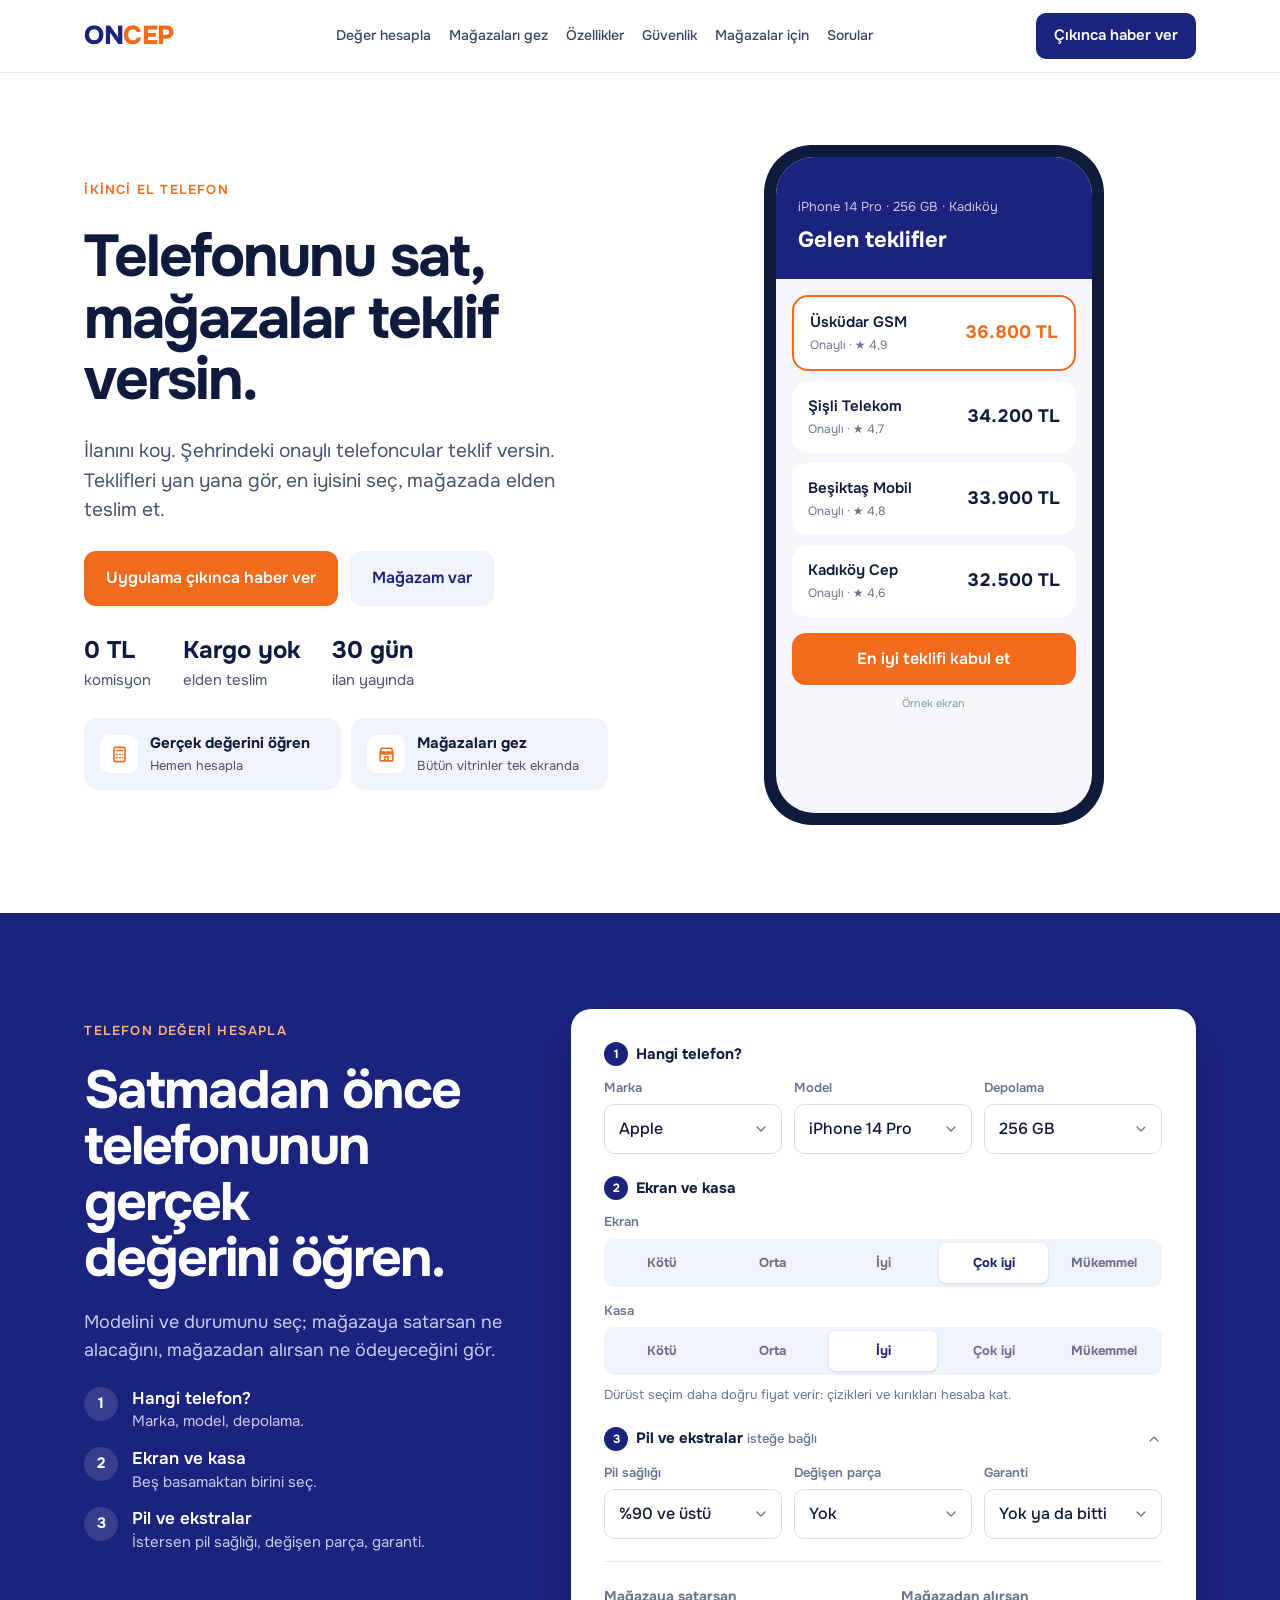
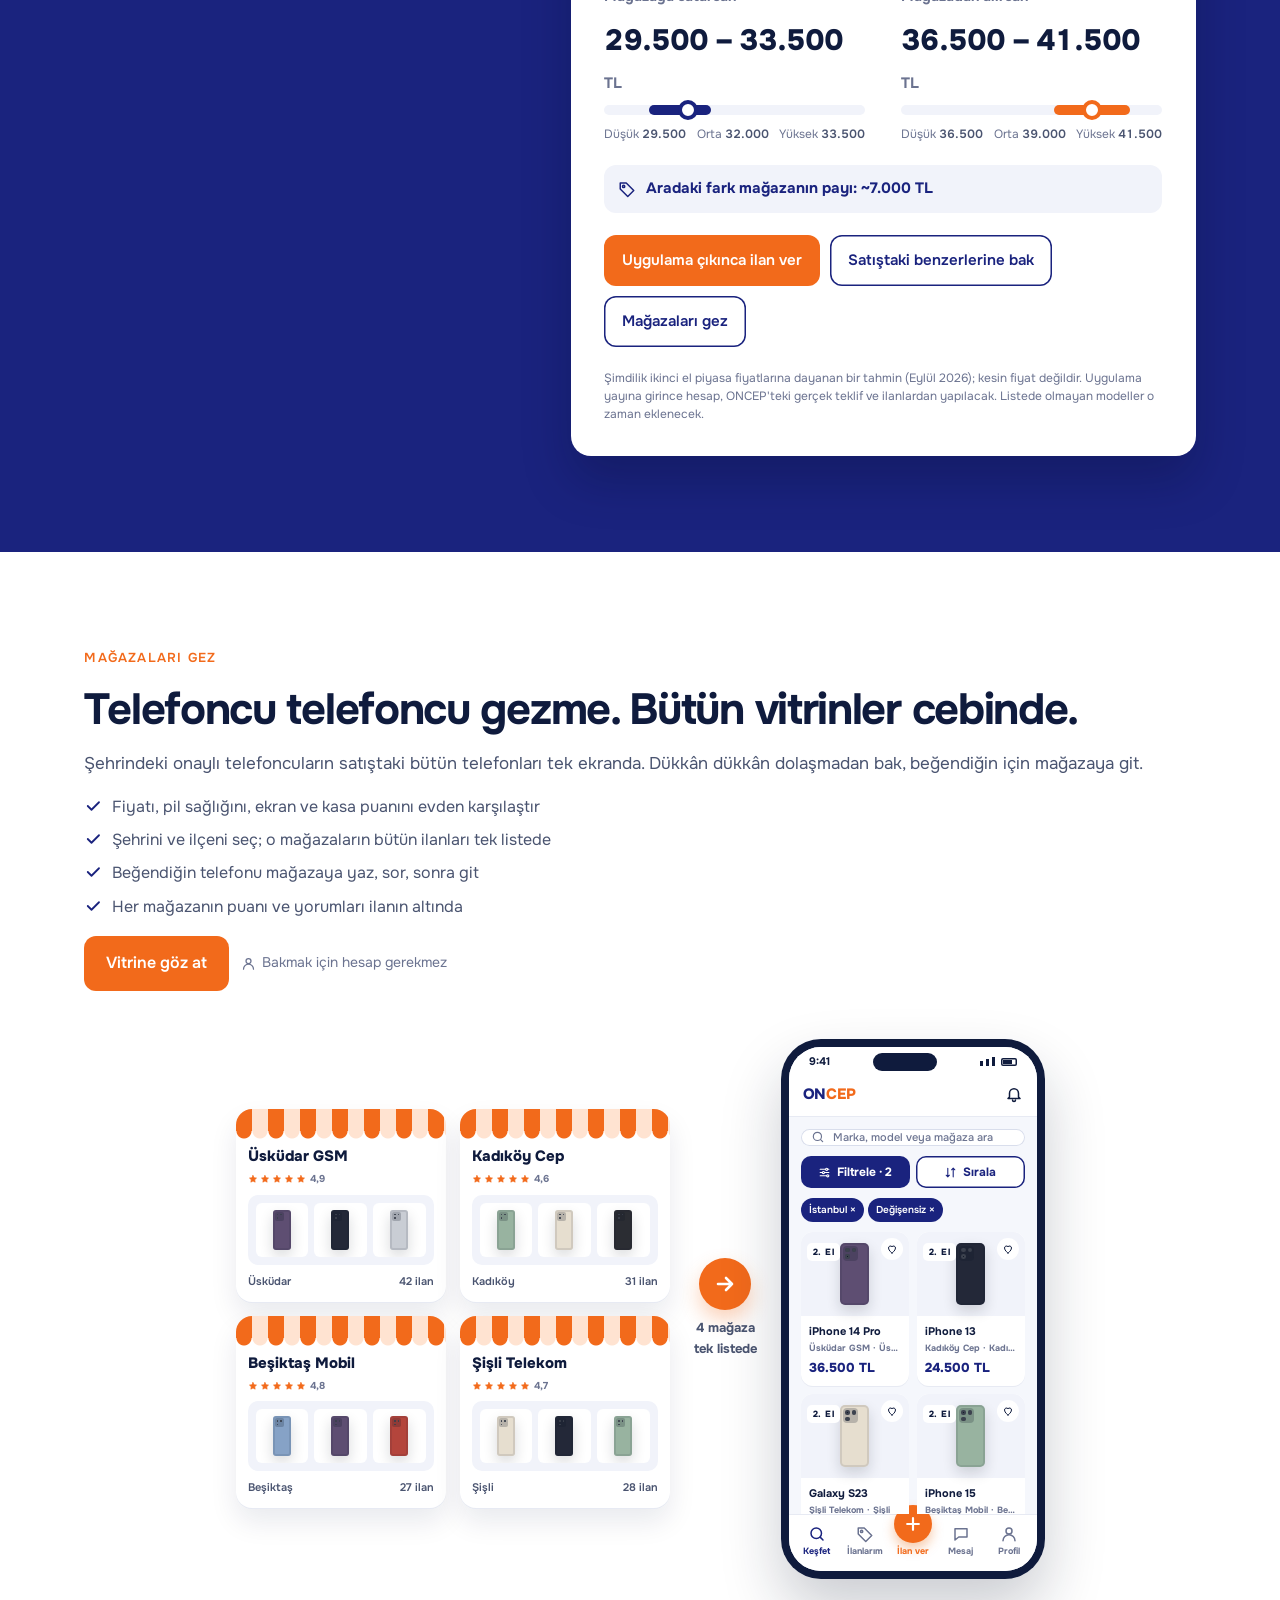
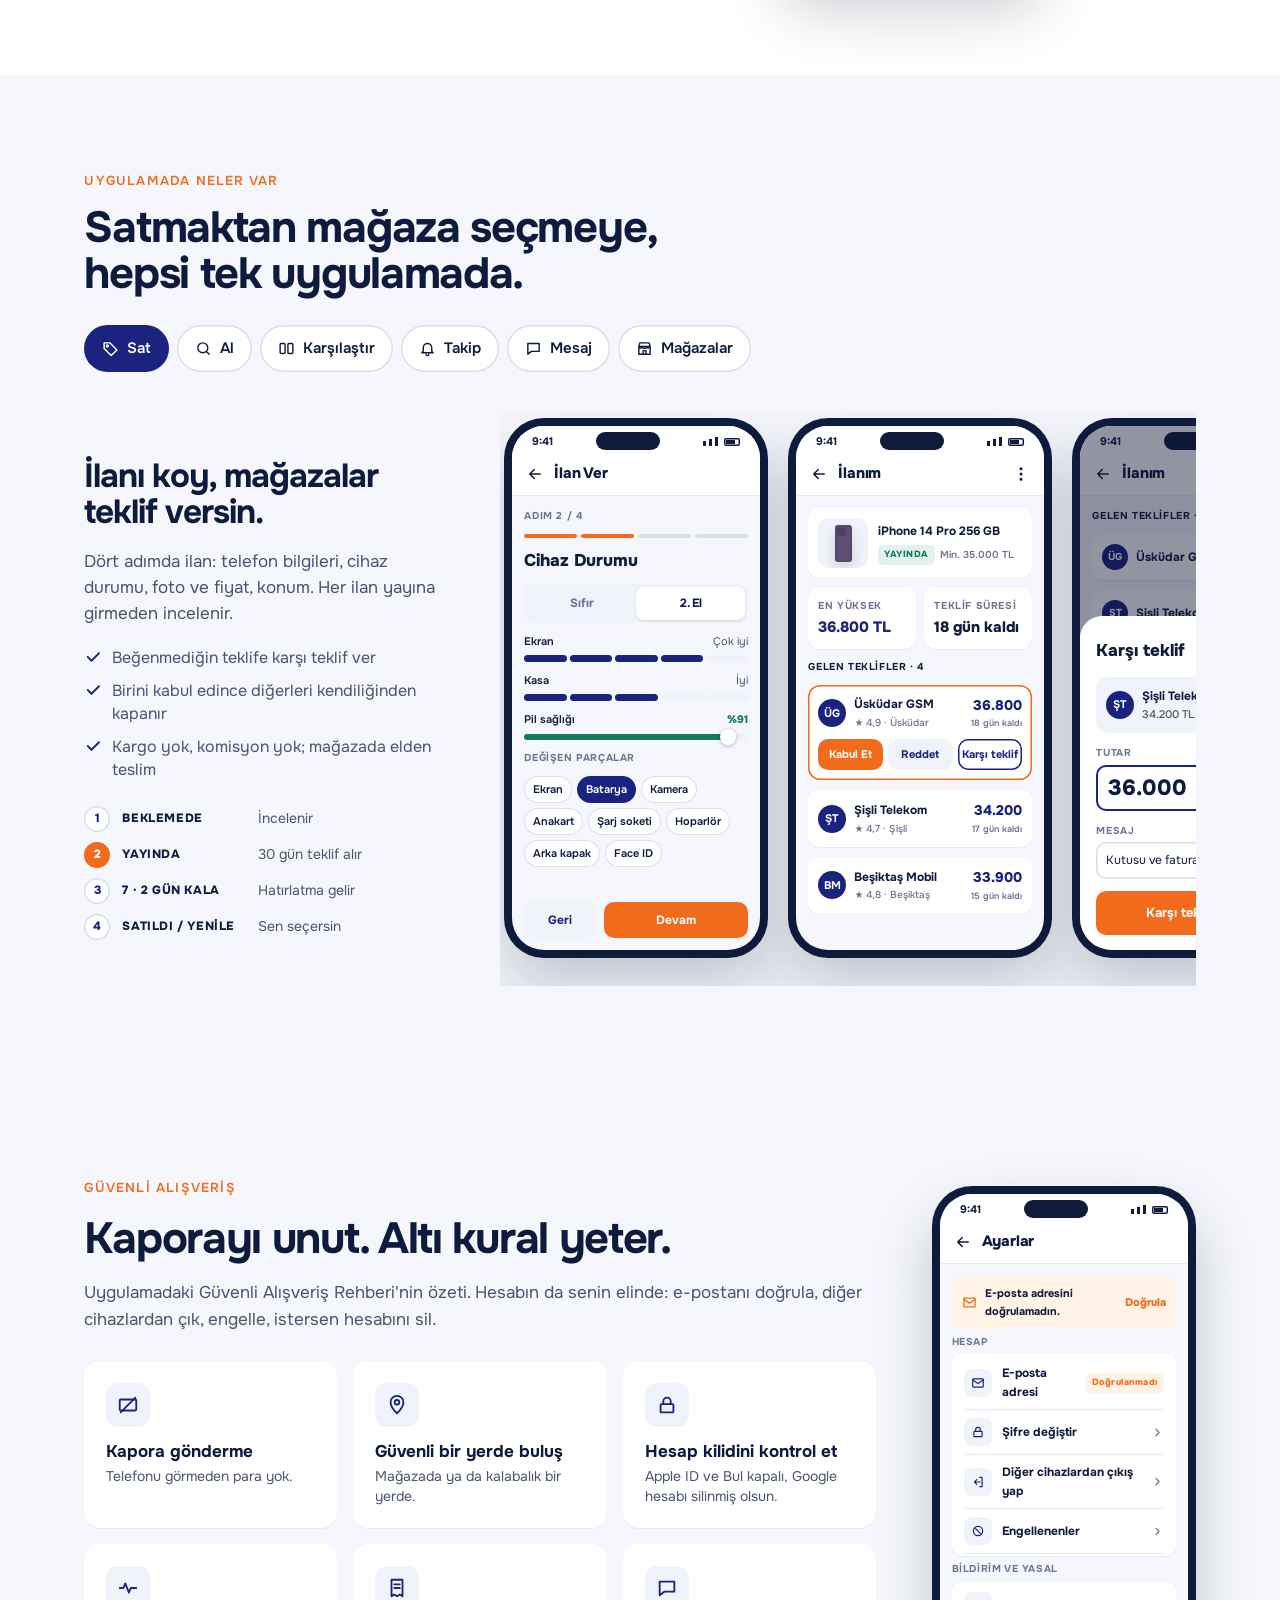
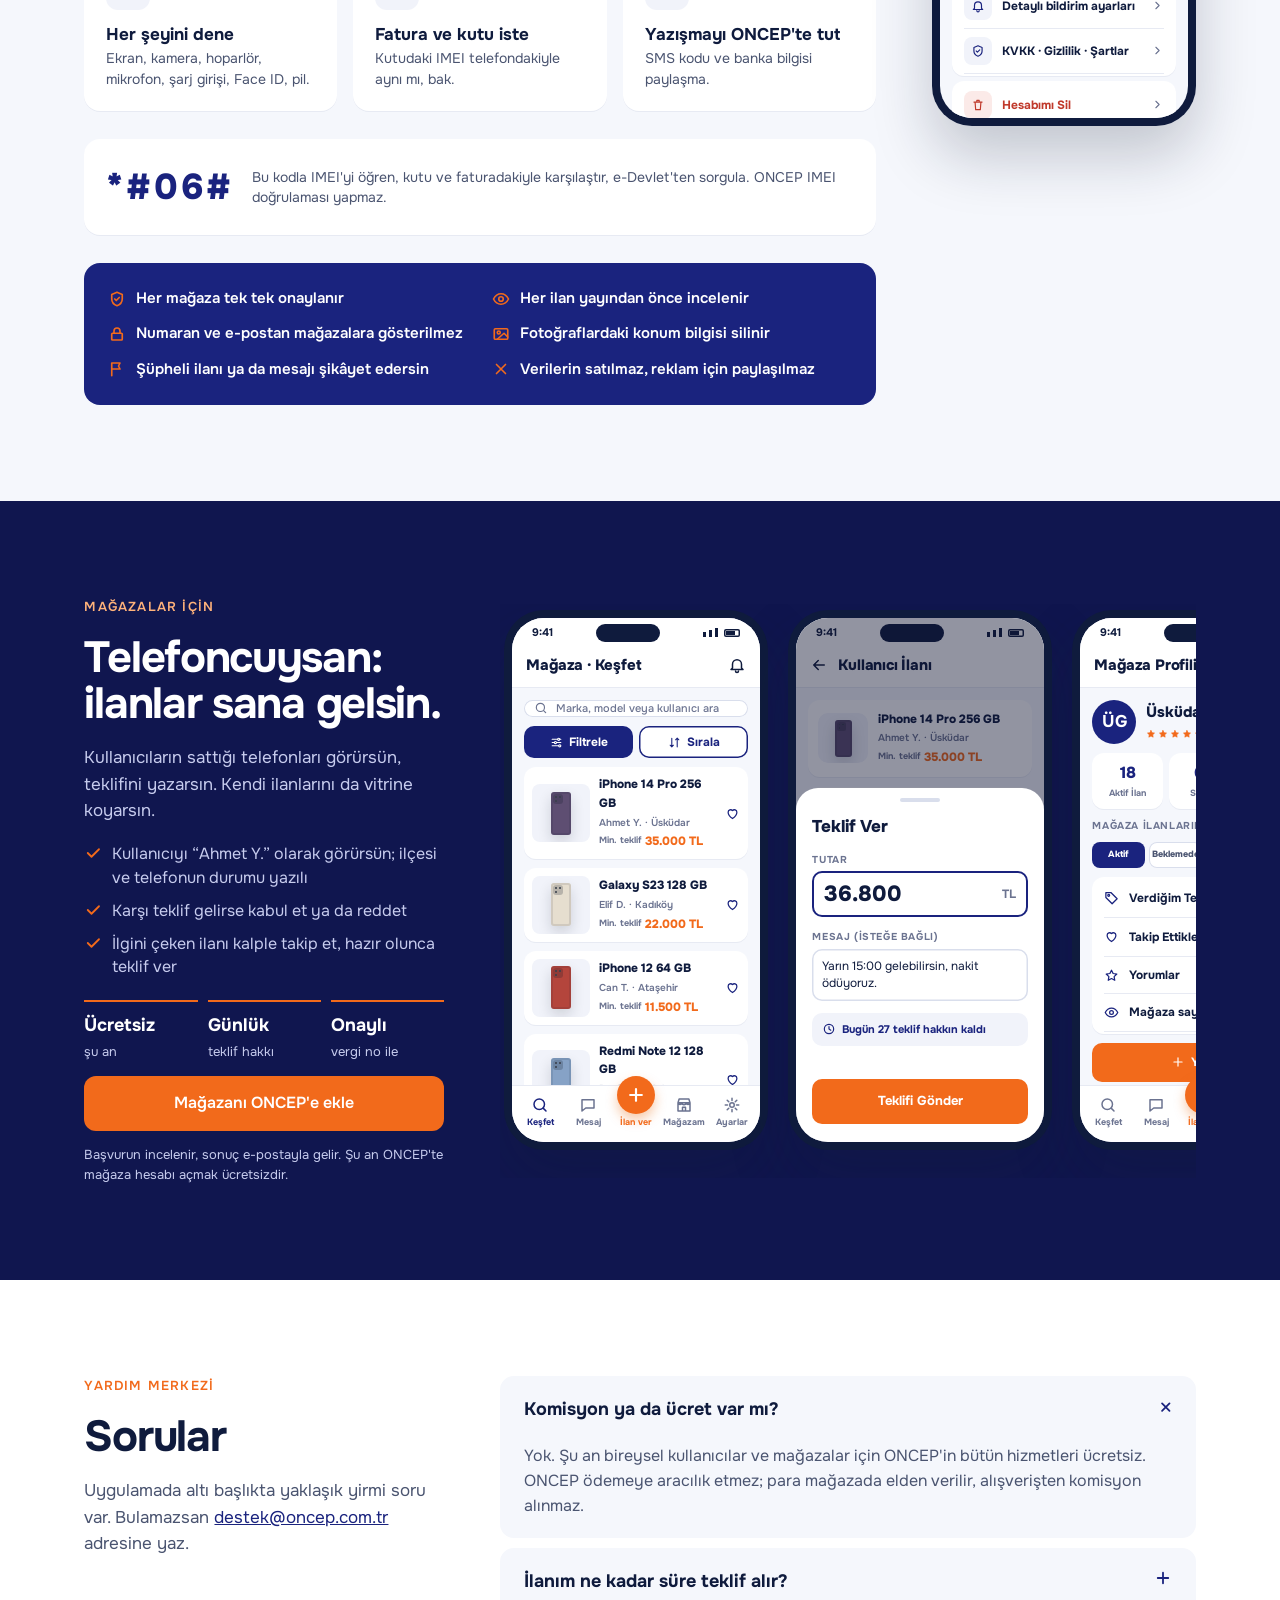
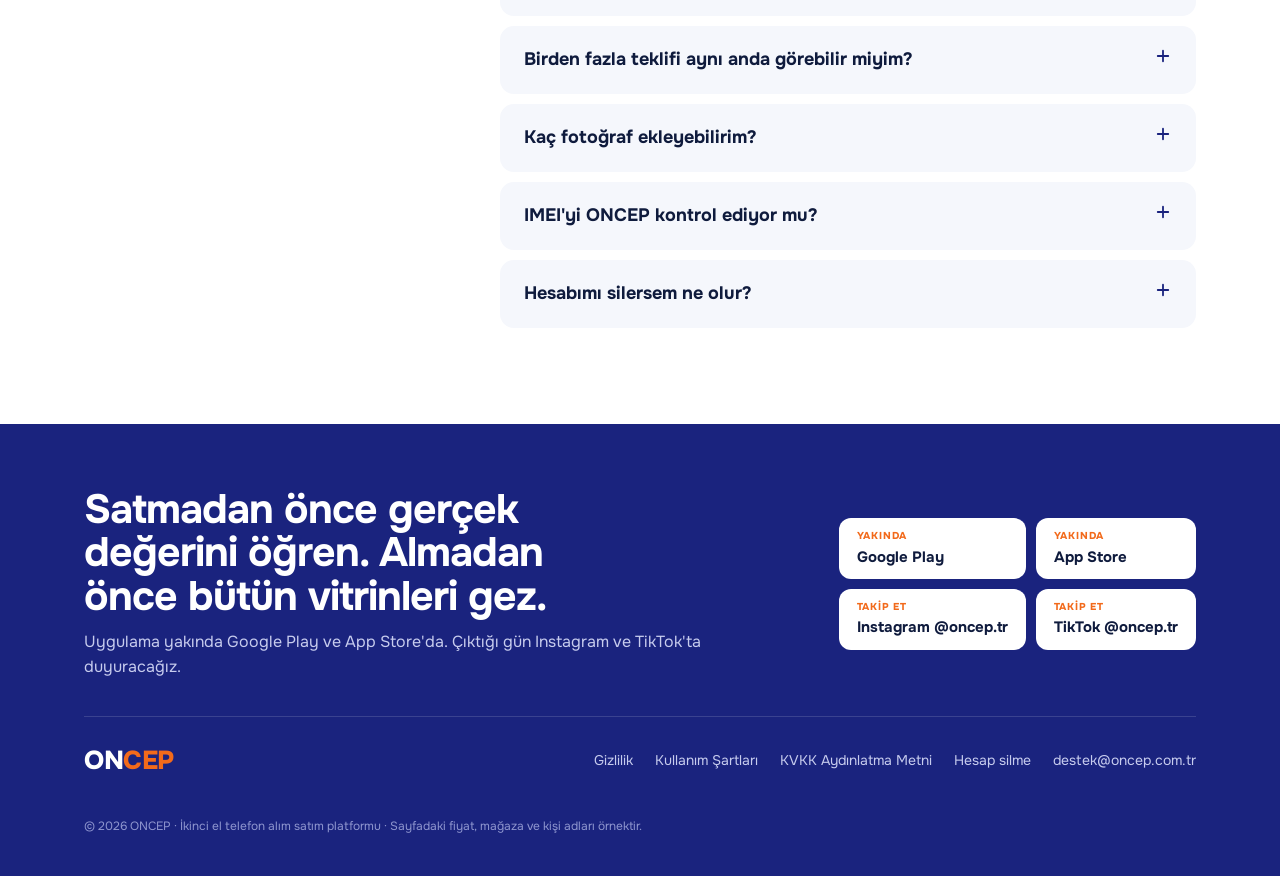
==== commit 587cd8ea: "Site: "telefonun kaç eder" yerine "gerçek değerini öğren" Ana sayfa açıklaması (meta/og/twitter), he" ====
--- a/index.html
+++ b/index.html
@@ -4,10 +4,10 @@
 <meta charset="UTF-8">
 <meta name="viewport" content="width=device-width, initial-scale=1.0, viewport-fit=cover">
 <title>ONCEP — Telefonunu sat, mağazalar teklif versin</title>
-<meta name="description" content="Telefonun kaç eder, hemen gör. İlanını koy, şehrindeki onaylı telefoncular teklif versin; mağazaların vitrinini gezmeden gez. Yakında Google Play ve App Store'da.">
+<meta name="description" content="Telefonunun gerçek değerini öğren. İlanını koy, şehrindeki onaylı telefoncular teklif versin; mağazaların vitrinini gezmeden gez. Yakında Google Play ve App Store'da.">
 <link rel="canonical" href="https://oncep.com.tr/">
 <meta property="og:title" content="ONCEP — Telefonunu sat, mağazalar teklif versin">
-<meta property="og:description" content="Telefonun kaç eder, hemen gör. İlanını koy, şehrindeki onaylı telefoncular teklif versin; mağazaların vitrinini gezmeden gez. Yakında Google Play ve App Store'da.">
+<meta property="og:description" content="Telefonunun gerçek değerini öğren. İlanını koy, şehrindeki onaylı telefoncular teklif versin; mağazaların vitrinini gezmeden gez. Yakında Google Play ve App Store'da.">
 <meta property="og:type" content="website">
 <meta property="og:url" content="https://oncep.com.tr/">
 <meta property="og:site_name" content="ONCEP">
@@ -19,7 +19,7 @@
 <meta name="twitter:card" content="summary_large_image">
 <meta name="twitter:image" content="https://oncep.com.tr/paylasim.png">
 <meta name="twitter:title" content="ONCEP — Telefonunu sat, mağazalar teklif versin">
-<meta name="twitter:description" content="Telefonun kaç eder, hemen gör. İlanını koy, şehrindeki onaylı telefoncular teklif versin; mağazaların vitrinini gezmeden gez. Yakında Google Play ve App Store'da.">
+<meta name="twitter:description" content="Telefonunun gerçek değerini öğren. İlanını koy, şehrindeki onaylı telefoncular teklif versin; mağazaların vitrinini gezmeden gez. Yakında Google Play ve App Store'da.">
 <meta name="theme-color" content="#FFFFFF">
 <link rel="icon" href="/favicon.ico" sizes="16x16 32x32 48x48">
 <link rel="icon" href="/favicon-96x96.png" type="image/png" sizes="96x96">
@@ -374,7 +374,7 @@
       <p class="ozet">İlanını koy. Şehrindeki onaylı telefoncular teklif versin. Teklifleri yan yana gör, en iyisini seç, mağazada elden teslim et.</p>
       <div class="dugmeler"><a class="dugme turuncu" href="#indir">Uygulama çıkınca haber ver</a><a class="dugme acik" href="#magaza">Mağazam var</a></div>
       <div class="sayilar"><div><b>0 TL</b>komisyon</div><div><b>Kargo yok</b>elden teslim</div><div><b>30 gün</b>ilan yayında</div></div>
-      <div class="kisayollar"><a class="kisayol" href="#hesap"><span class="kisayol-ikon"><svg width="19" height="19" viewBox="0 0 24 24" fill="none" stroke="#F26A1B" stroke-width="2" stroke-linecap="round" stroke-linejoin="round" aria-hidden="true" style="flex-shrink: 0;"><rect x="5" y="3" width="14" height="18" rx="2"></rect><path d="M8 7h8M8 12h1M12 12h1M16 12h0M8 16h1M12 16h1M16 16h0"></path></svg></span><span><b>Telefonun kaç eder?</b><small>Hemen hesapla</small></span></a><a class="kisayol" href="#gez"><span class="kisayol-ikon"><svg width="19" height="19" viewBox="0 0 24 24" fill="none" stroke="#F26A1B" stroke-width="2" stroke-linecap="round" stroke-linejoin="round" aria-hidden="true" style="flex-shrink: 0;"><path d="M4 9l1.5-5h13L20 9M4 9h16v11H4zM4 9a2.7 2.7 0 0 0 5.3 0 2.7 2.7 0 0 0 5.4 0 2.7 2.7 0 0 0 5.3 0M10 20v-5h4v5"></path></svg></span><span><b>Mağazaları gez</b><small>Bütün vitrinler tek ekranda</small></span></a></div>
+      <div class="kisayollar"><a class="kisayol" href="#hesap"><span class="kisayol-ikon"><svg width="19" height="19" viewBox="0 0 24 24" fill="none" stroke="#F26A1B" stroke-width="2" stroke-linecap="round" stroke-linejoin="round" aria-hidden="true" style="flex-shrink: 0;"><rect x="5" y="3" width="14" height="18" rx="2"></rect><path d="M8 7h8M8 12h1M12 12h1M16 12h0M8 16h1M12 16h1M16 16h0"></path></svg></span><span><b>Gerçek değerini öğren</b><small>Hemen hesapla</small></span></a><a class="kisayol" href="#gez"><span class="kisayol-ikon"><svg width="19" height="19" viewBox="0 0 24 24" fill="none" stroke="#F26A1B" stroke-width="2" stroke-linecap="round" stroke-linejoin="round" aria-hidden="true" style="flex-shrink: 0;"><path d="M4 9l1.5-5h13L20 9M4 9h16v11H4zM4 9a2.7 2.7 0 0 0 5.3 0 2.7 2.7 0 0 0 5.4 0 2.7 2.7 0 0 0 5.3 0M10 20v-5h4v5"></path></svg></span><span><b>Mağazaları gez</b><small>Bütün vitrinler tek ekranda</small></span></a></div>
     </div>
     <div class="acilis-tel" aria-hidden="true"><div style="width: 340px; height: 680px; box-sizing: border-box; border-radius: 48px; background: #0F1B3D; padding: 12px; flex-shrink: 0; font-family: 'Onest', system-ui, sans-serif; color: #0F1B3D;"><div style="width: 100%; height: 100%; border-radius: 38px; background: #F5F7FC; overflow: hidden; display: flex; flex-direction: column;">
     <div style="background: #1A237E; color: #FFFFFF; padding: 40px 22px 22px; display: flex; flex-direction: column; gap: 6px;"><div style="font-size: 13px; opacity: 0.75;">iPhone 14 Pro · 256 GB · Kadıköy</div><div style="font-size: 22px; font-weight: 700;">Gelen teklifler</div></div>
@@ -386,7 +386,7 @@
   <div class="kap">
     <div class="hesap-metin">
       <div class="ust-yazi acik">TELEFON DEĞERİ HESAPLA</div>
-      <h2>Telefonun kaç eder? Satmadan önce öğren.</h2>
+      <h2>Satmadan önce telefonunun gerçek değerini öğren.</h2>
       <p>Modelini ve durumunu seç; mağazaya satarsan ne alacağını, mağazadan alırsan ne ödeyeceğini gör.</p>
       <ol class="adim-liste"><li><span class="adim-no">1</span><span><b>Hangi telefon?</b>Marka, model, depolama.</span></li><li><span class="adim-no">2</span><span><b>Ekran ve kasa</b>Beş basamaktan birini seç.</span></li><li><span class="adim-no">3</span><span><b>Pil ve ekstralar</b>İstersen pil sağlığı, değişen parça, garanti.</span></li></ol>
     </div>
@@ -824,7 +824,7 @@
   <div class="kap">
     <div class="alt-ust">
       <div class="alt-yazi">
-        <h2>Satmadan önce kaç ettiğini gör. Almadan önce bütün vitrinleri gez.</h2>
+        <h2>Satmadan önce gerçek değerini öğren. Almadan önce bütün vitrinleri gez.</h2>
         <p>Uygulama yakında Google Play ve App Store'da. Çıktığı gün Instagram ve TikTok'ta duyuracağız.</p>
       </div>
       <div class="rozetler">
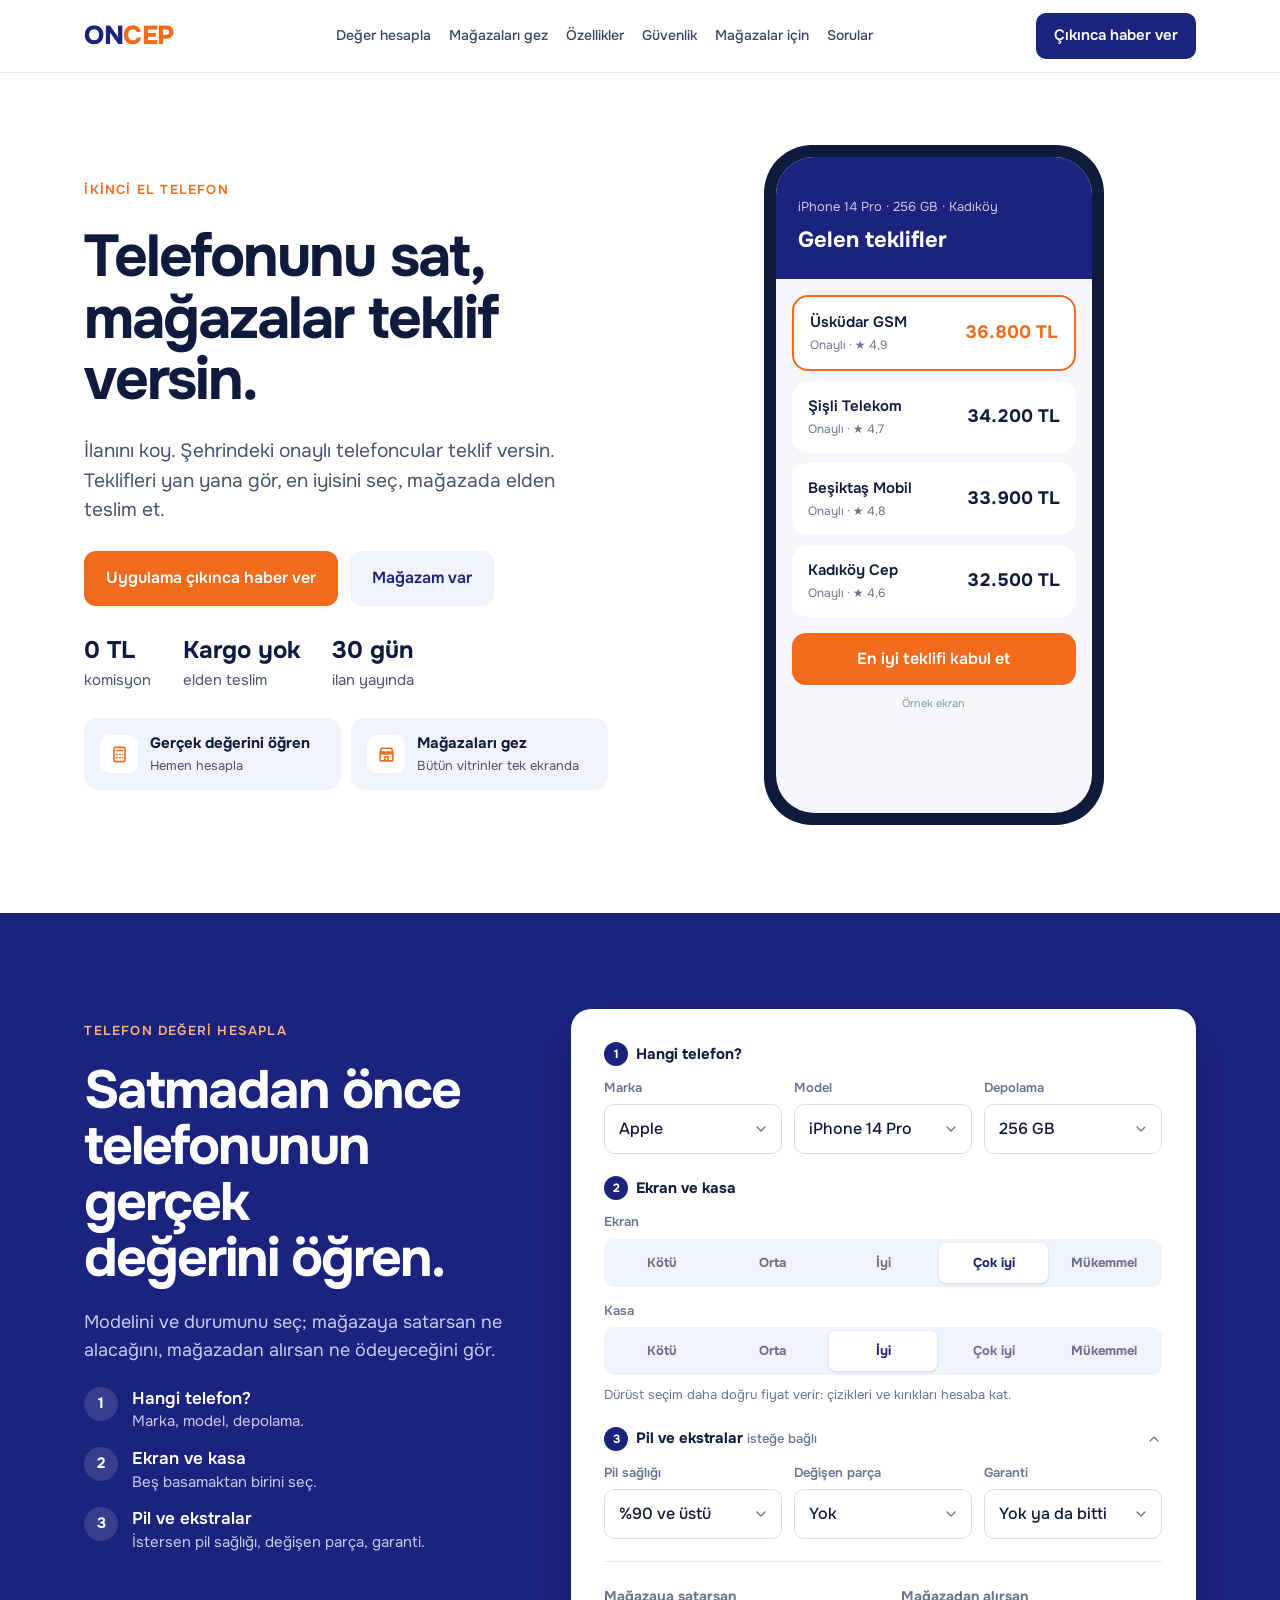
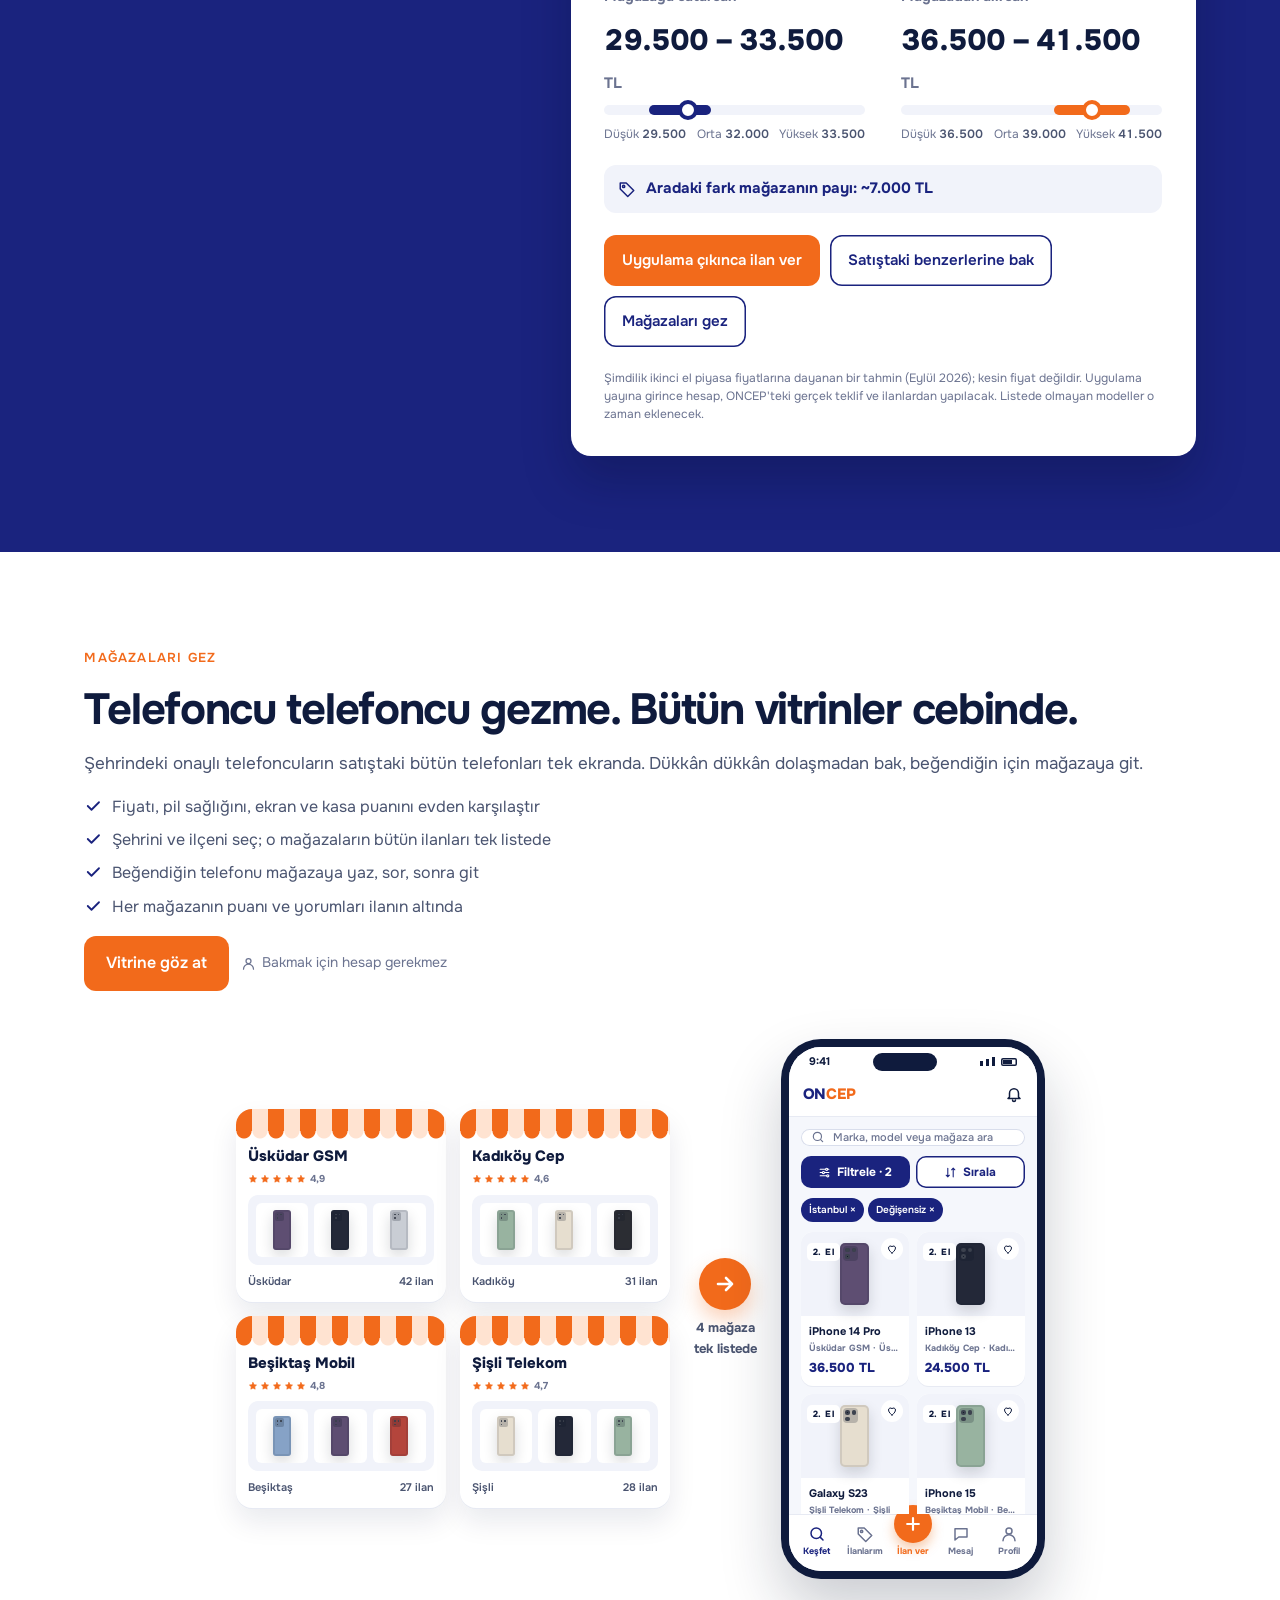
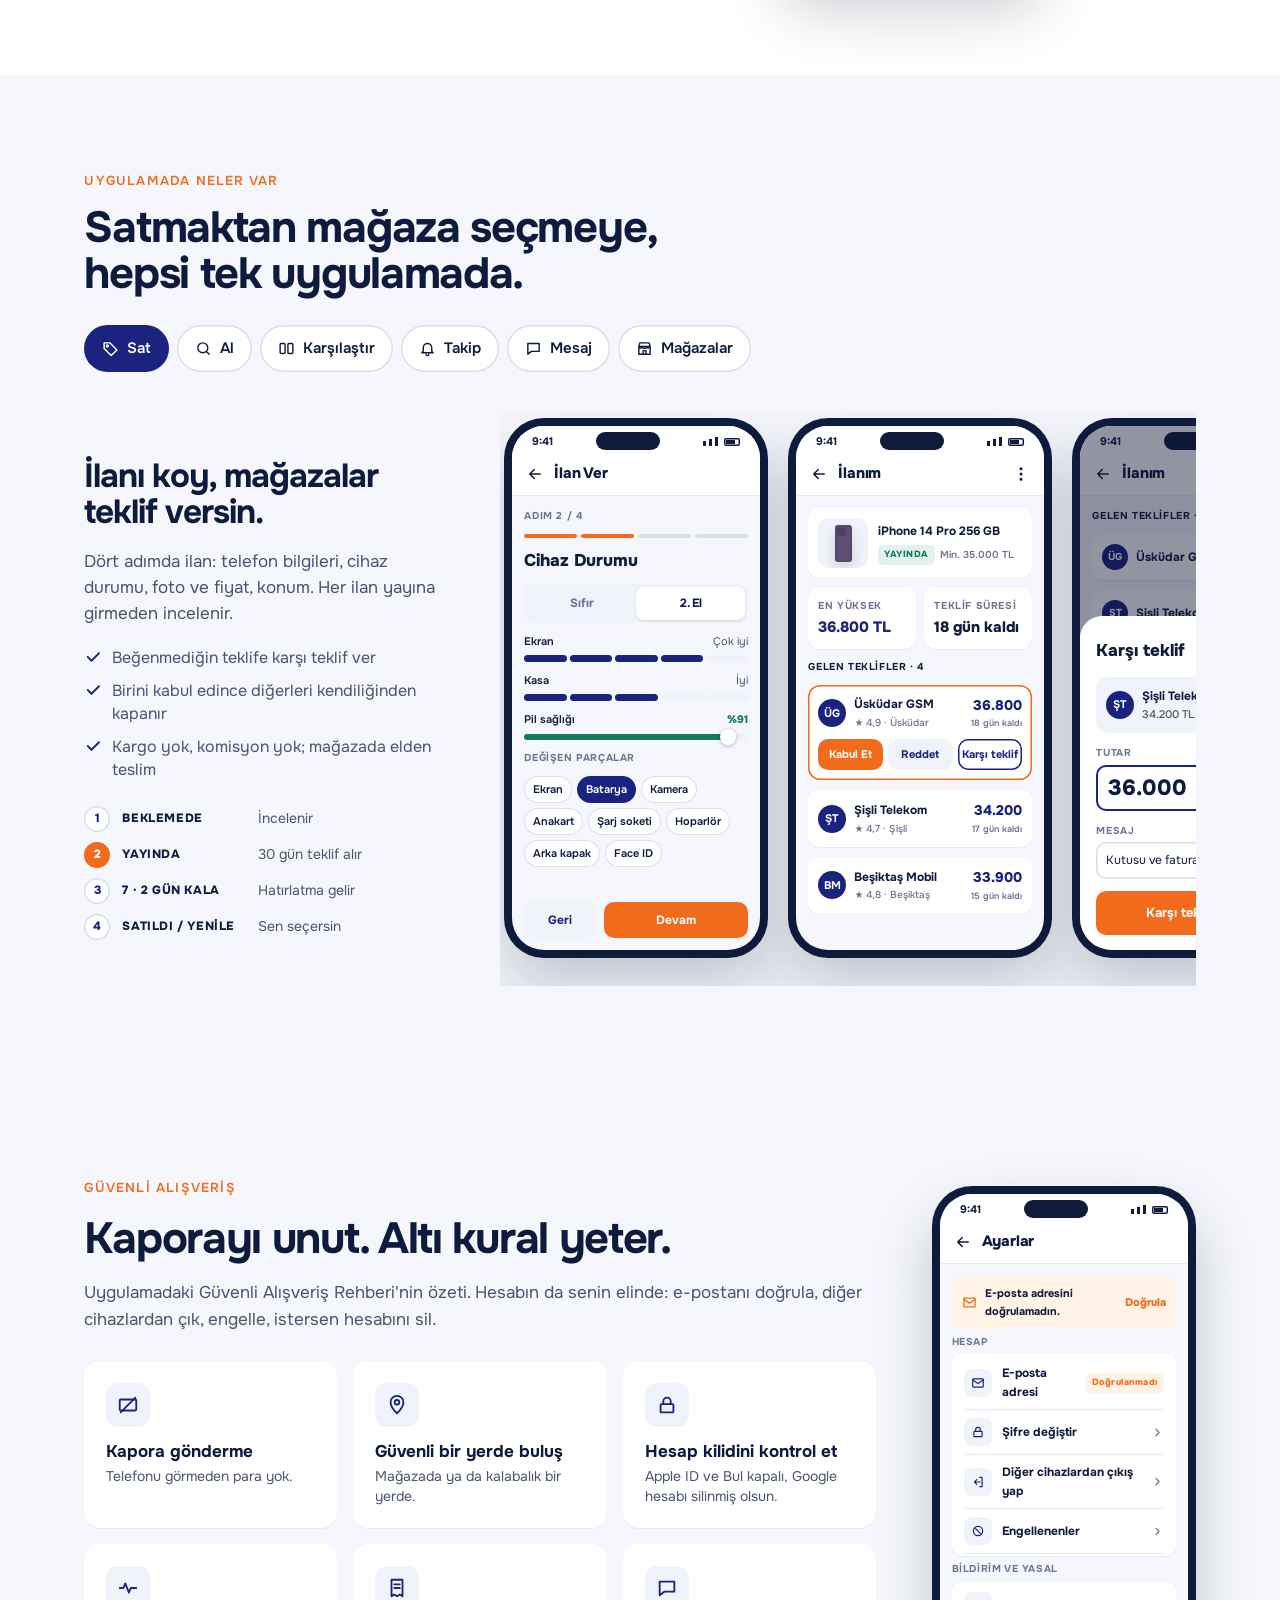
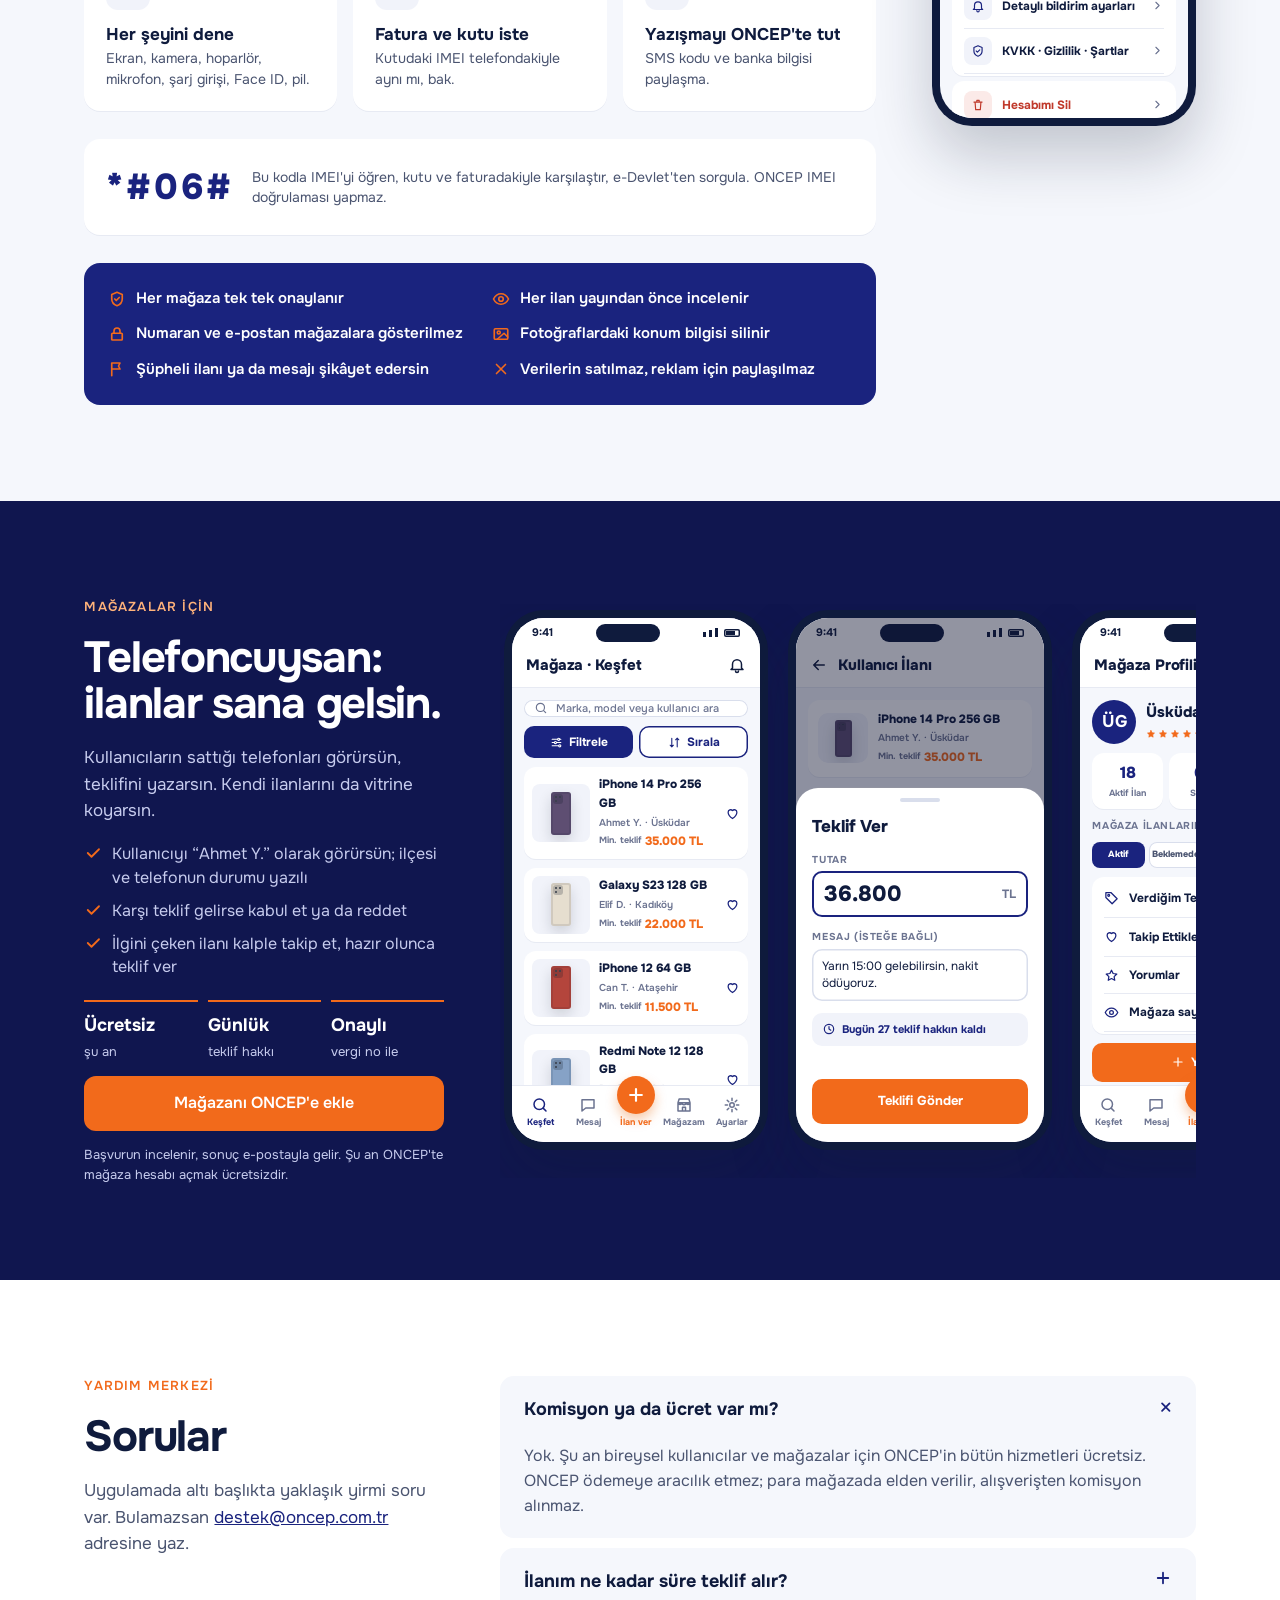
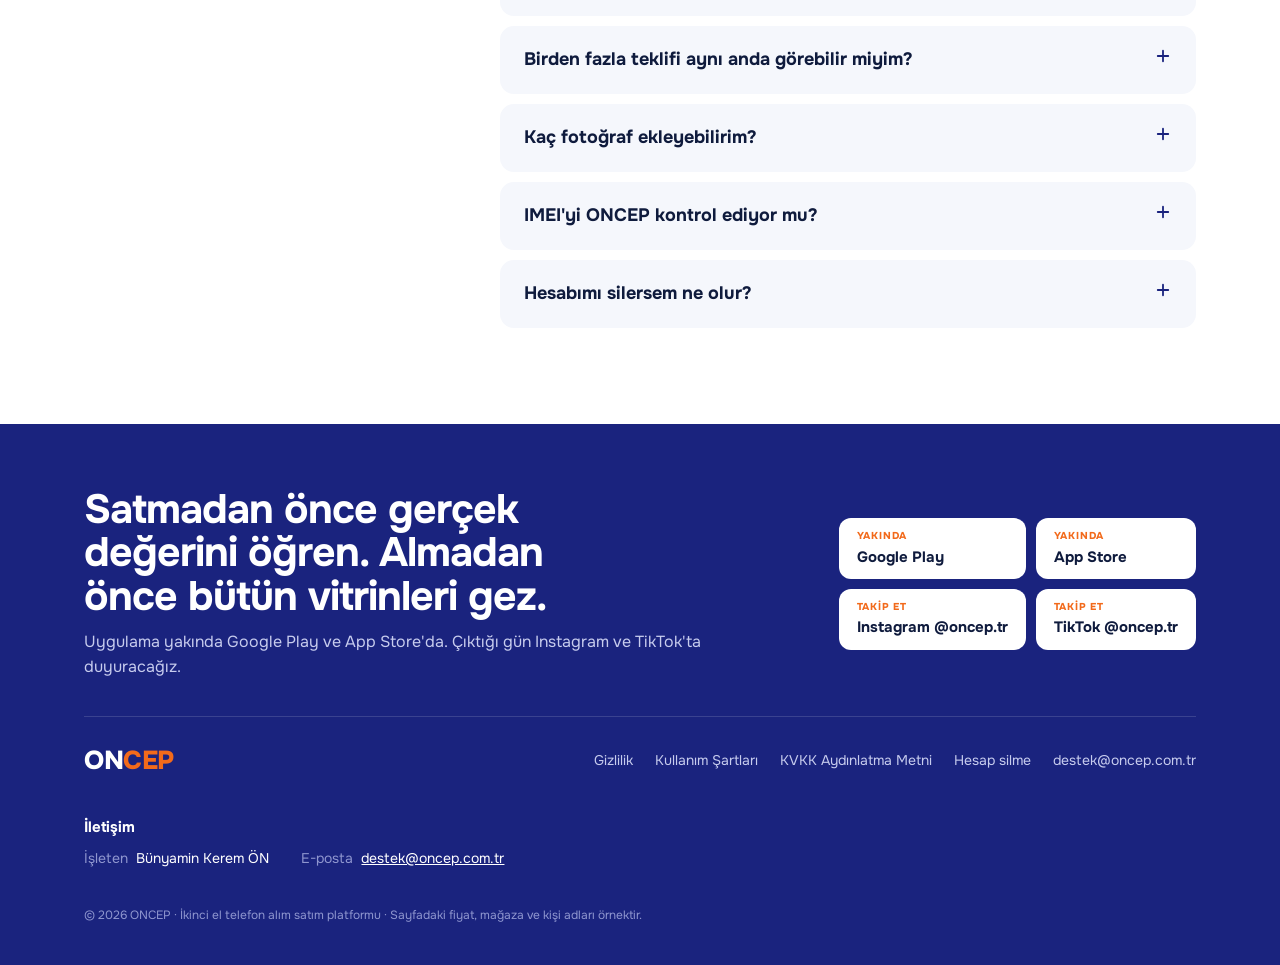
==== commit 432c281f: "Ana sayfaya İletişim bölümü, yasal metinlerde işletenin adı E-ticaret yönetmeliği m.5/2 ana sayfada " ====
--- a/index.html
+++ b/index.html
@@ -275,6 +275,16 @@
 .alt nav a { color: var(--lacivert-metin); text-decoration: none; }
 .alt nav a:hover { color: #FFFFFF; }
 .telif { margin: 0; font-size: 12px; line-height: 1.6; color: #8F96CF; }
+/* İletişim: e-ticaret yönetmeliği m.5/2 ana sayfada "İletişim" başlığı altında
+   ad-soyad, adres, KEP, e-posta ve telefon istiyor (adres, telefon, KEP gelince
+   buraya). Ad uygulamadaki kIsleten ile aynı (yasal_metin_koruma_test). */
+.iletisim { display: flex; flex-direction: column; gap: 10px; }
+.alt .iletisim h2 { font-size: 15px; line-height: 1.4; letter-spacing: 0; color: #FFFFFF; }
+.iletisim dl { margin: 0; display: flex; flex-wrap: wrap; gap: 8px 32px; font-size: 14px; }
+.iletisim dl div { display: flex; gap: 8px; }
+.iletisim dt { color: #8F96CF; }
+.iletisim dd { margin: 0; color: #FFFFFF; }
+.iletisim a { color: inherit; }
 
 /* Ara genişlikler */
 @media (max-width: 1280px) {
@@ -838,6 +848,13 @@
       <a class="logo" href="#" aria-label="ONCEP ana sayfa"><b>ON</b><i>CEP</i></a>
       <nav aria-label="Yasal ve iletişim"><a href="/gizlilik">Gizlilik</a><a href="/kullanim-sartlari">Kullanım Şartları</a><a href="/kvkk">KVKK Aydınlatma Metni</a><a href="/hesap-silme">Hesap silme</a><a href="mailto:destek@oncep.com.tr">destek@oncep.com.tr</a></nav>
     </div>
+    <section class="iletisim" id="iletisim" aria-labelledby="iletisim-baslik">
+      <h2 id="iletisim-baslik">İletişim</h2>
+      <dl>
+        <div><dt>İşleten</dt><dd>Bünyamin Kerem ÖN</dd></div>
+        <div><dt>E-posta</dt><dd><a href="mailto:destek@oncep.com.tr">destek@oncep.com.tr</a></dd></div>
+      </dl>
+    </section>
     <p class="telif">© 2026 ONCEP · İkinci el telefon alım satım platformu · Sayfadaki fiyat, mağaza ve kişi adları örnektir.</p>
   </div>
 </footer>
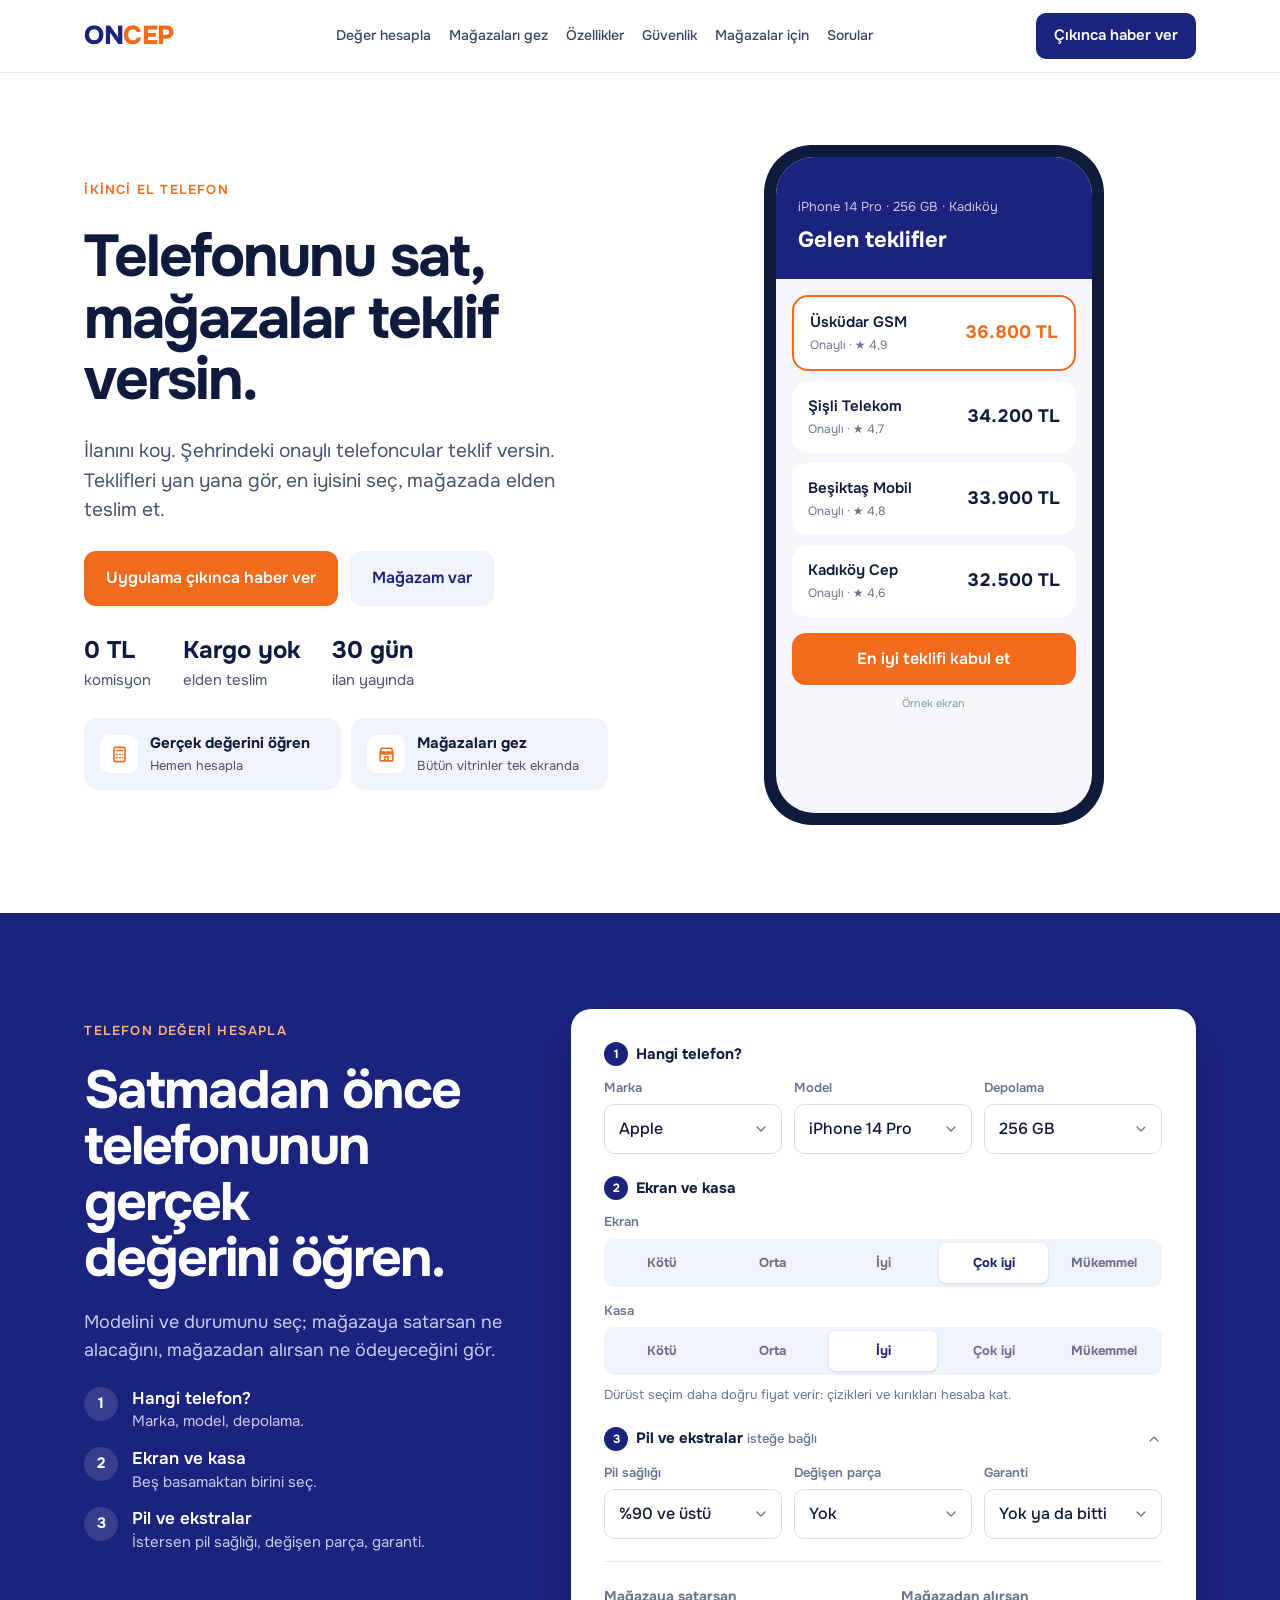
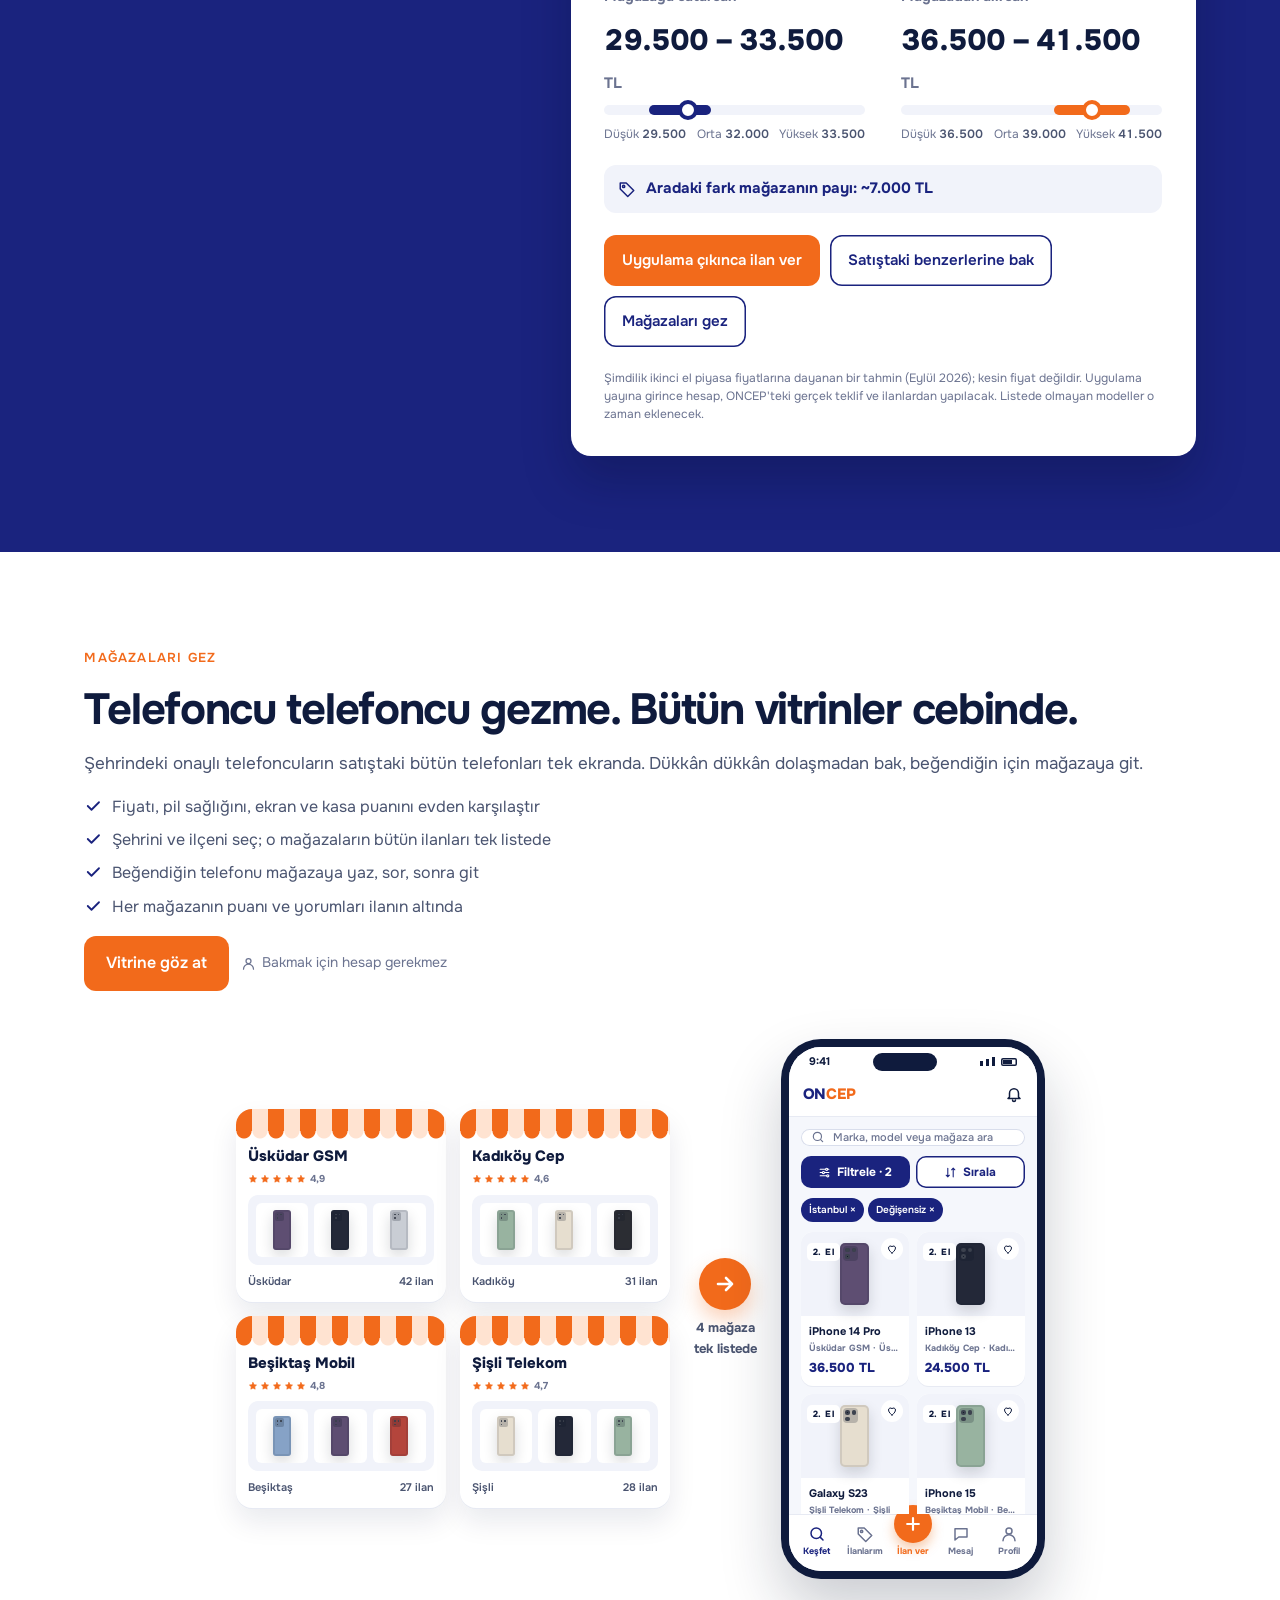
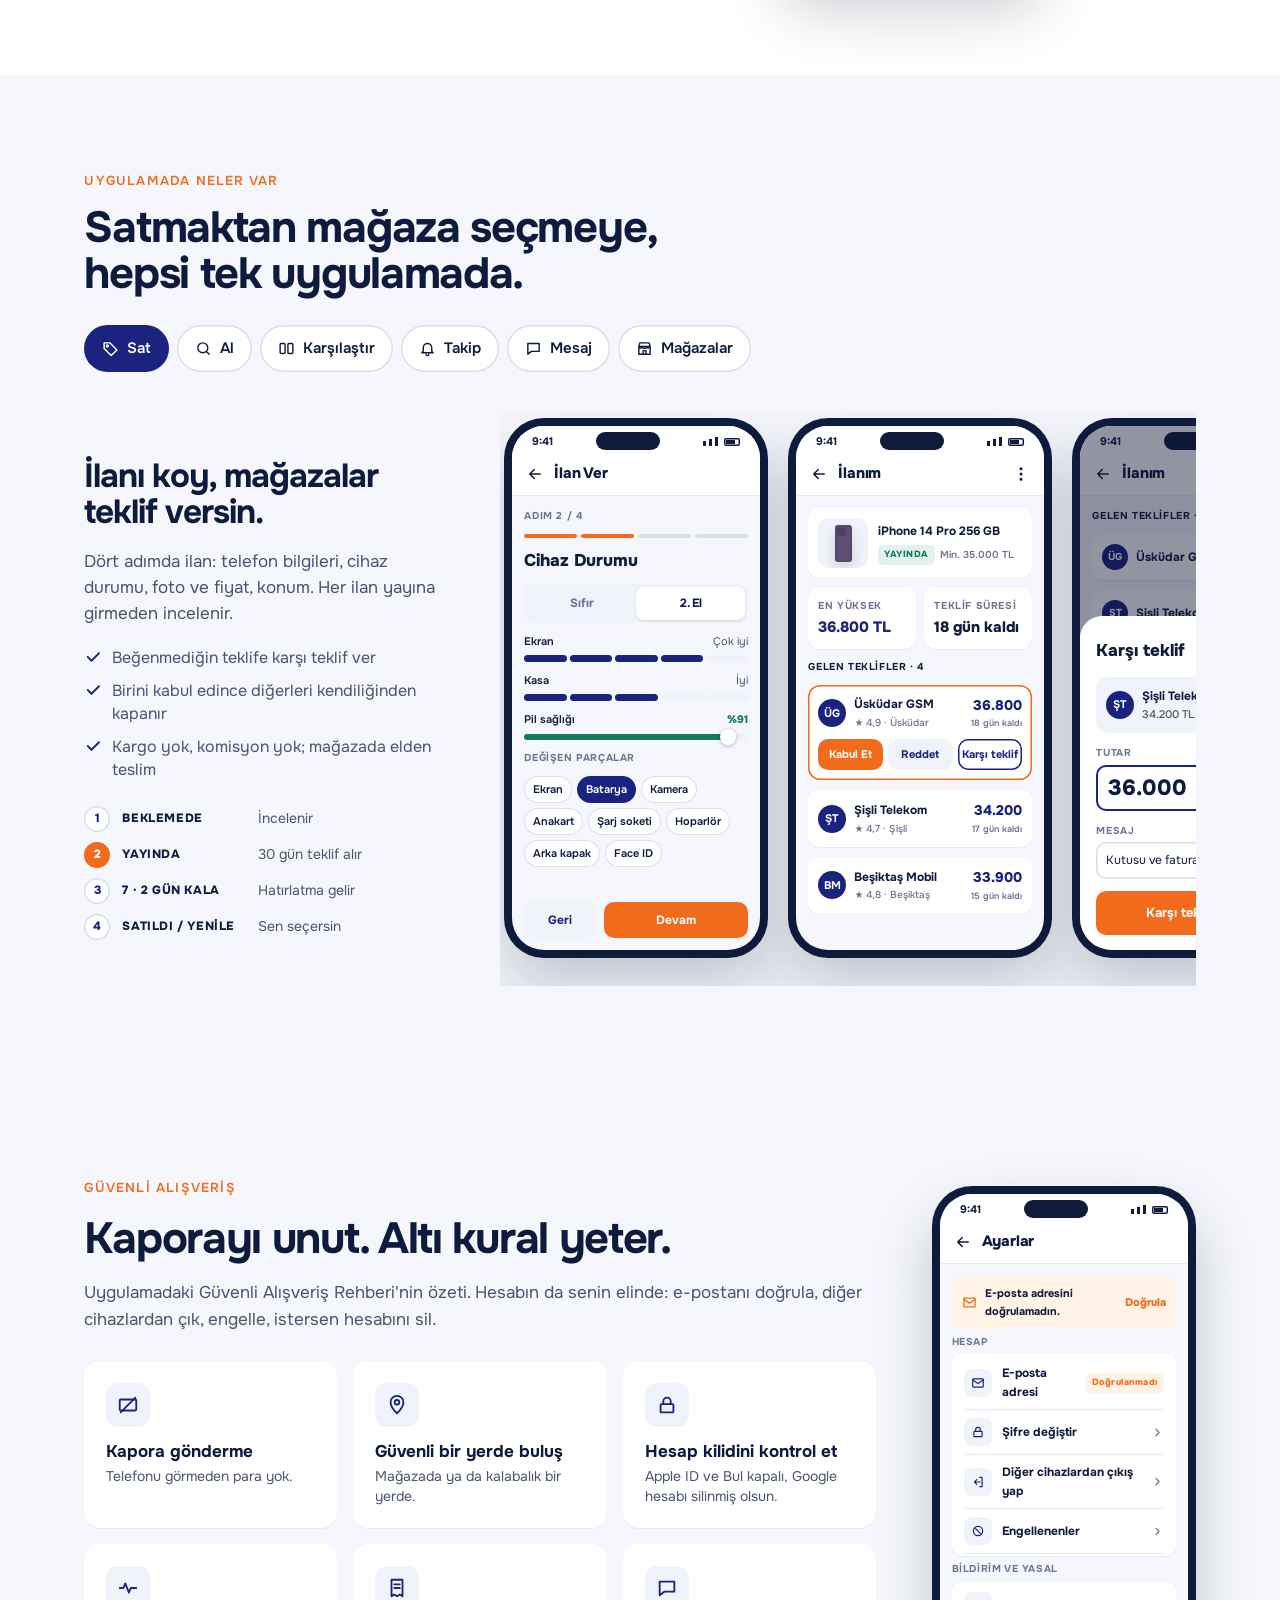
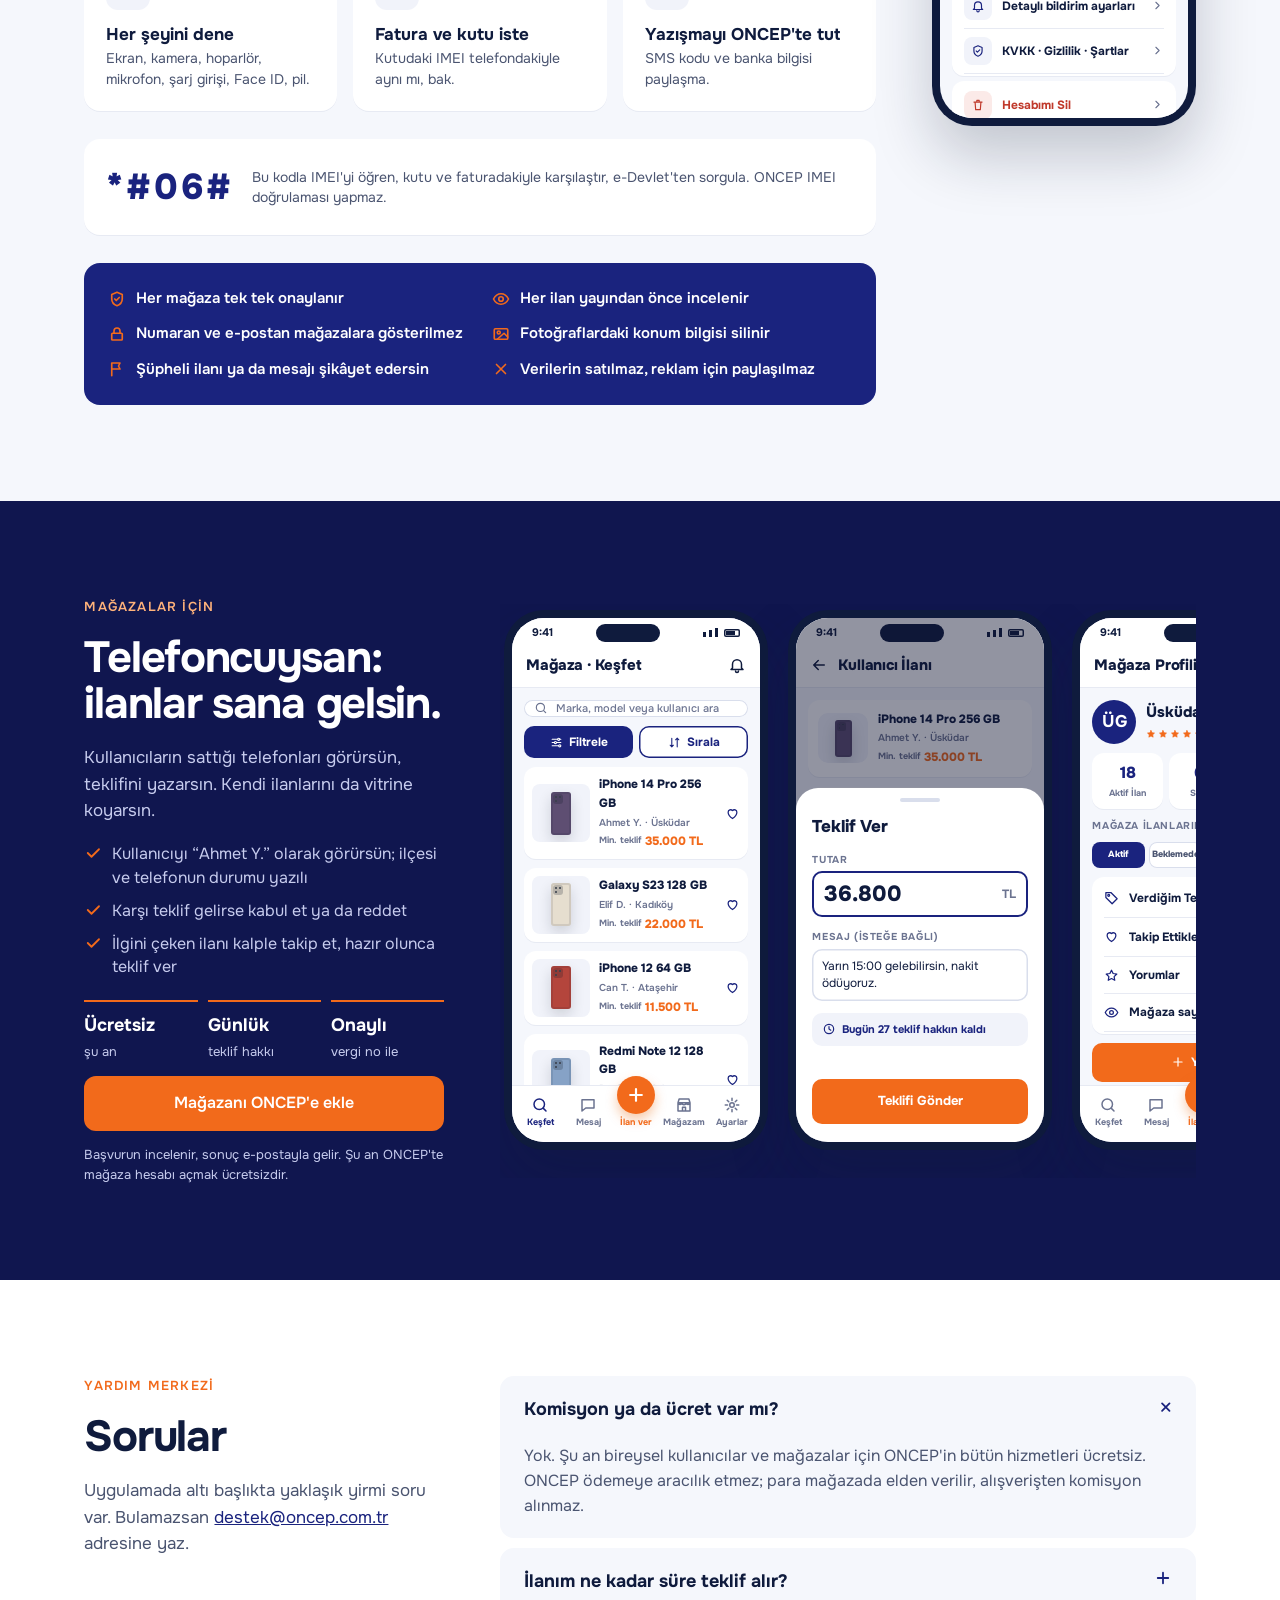
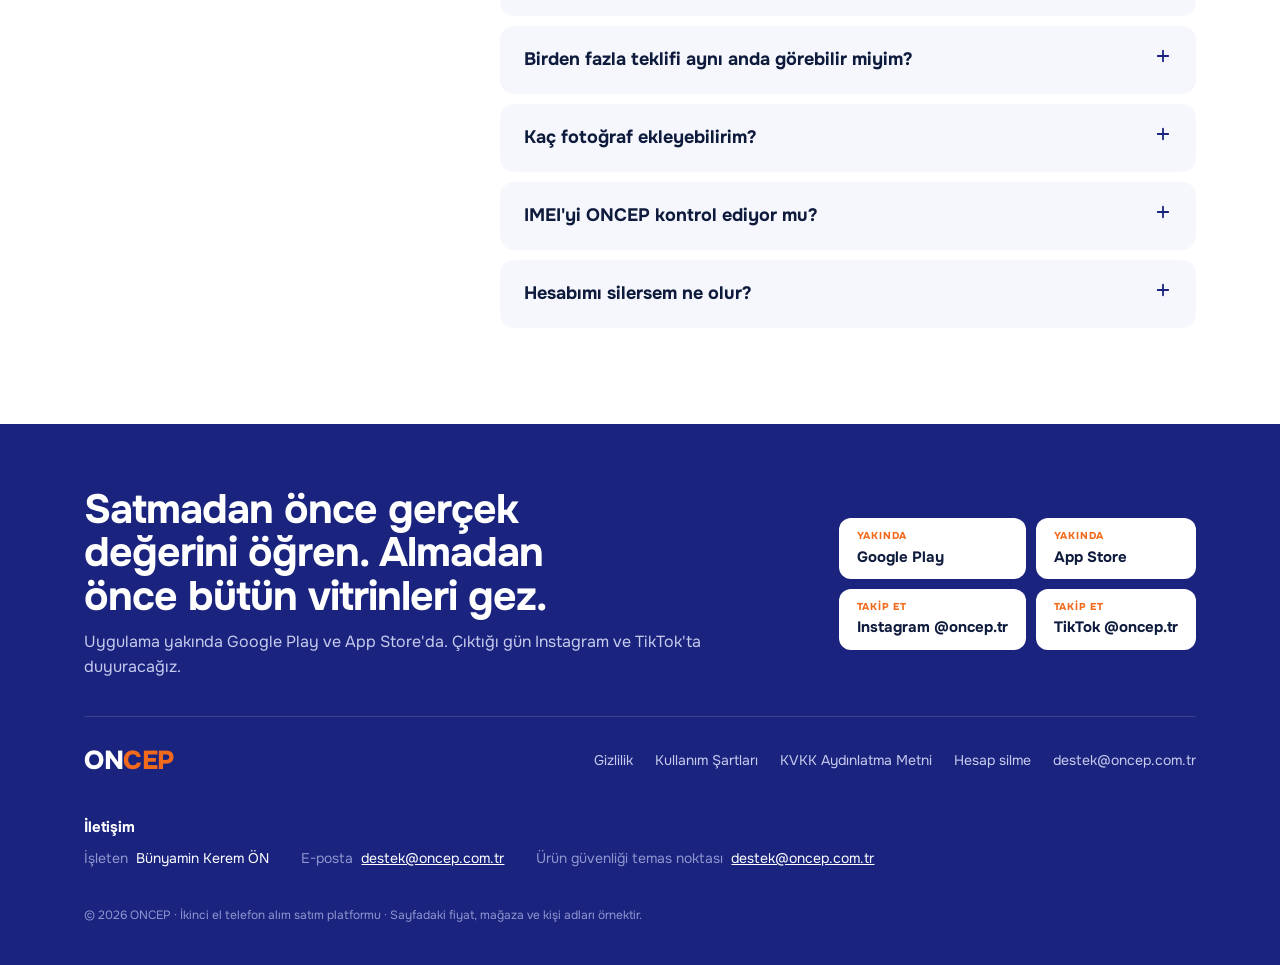
==== commit 8112d46b: "İletişim: ürün güvenliği temas noktası Uzaktan iletişim yönetmeliği (1 Nis 2025) aracı hizmet sağlay" ====
--- a/index.html
+++ b/index.html
@@ -277,7 +277,8 @@
 .telif { margin: 0; font-size: 12px; line-height: 1.6; color: #8F96CF; }
 /* İletişim: e-ticaret yönetmeliği m.5/2 ana sayfada "İletişim" başlığı altında
    ad-soyad, adres, KEP, e-posta ve telefon istiyor (adres, telefon, KEP gelince
-   buraya). Ad uygulamadaki kIsleten ile aynı (yasal_metin_koruma_test). */
+   buraya). Ad uygulamadaki kIsleten ile aynı (yasal_metin_koruma_test).
+   Ürün güvenliği temas noktası: uzaktan iletişim yönetmeliği (1 Nis 2025). */
 .iletisim { display: flex; flex-direction: column; gap: 10px; }
 .alt .iletisim h2 { font-size: 15px; line-height: 1.4; letter-spacing: 0; color: #FFFFFF; }
 .iletisim dl { margin: 0; display: flex; flex-wrap: wrap; gap: 8px 32px; font-size: 14px; }
@@ -853,6 +854,7 @@
       <dl>
         <div><dt>İşleten</dt><dd>Bünyamin Kerem ÖN</dd></div>
         <div><dt>E-posta</dt><dd><a href="mailto:destek@oncep.com.tr">destek@oncep.com.tr</a></dd></div>
+        <div><dt>Ürün güvenliği temas noktası</dt><dd><a href="mailto:destek@oncep.com.tr">destek@oncep.com.tr</a></dd></div>
       </dl>
     </section>
     <p class="telif">© 2026 ONCEP · İkinci el telefon alım satım platformu · Sayfadaki fiyat, mağaza ve kişi adları örnektir.</p>
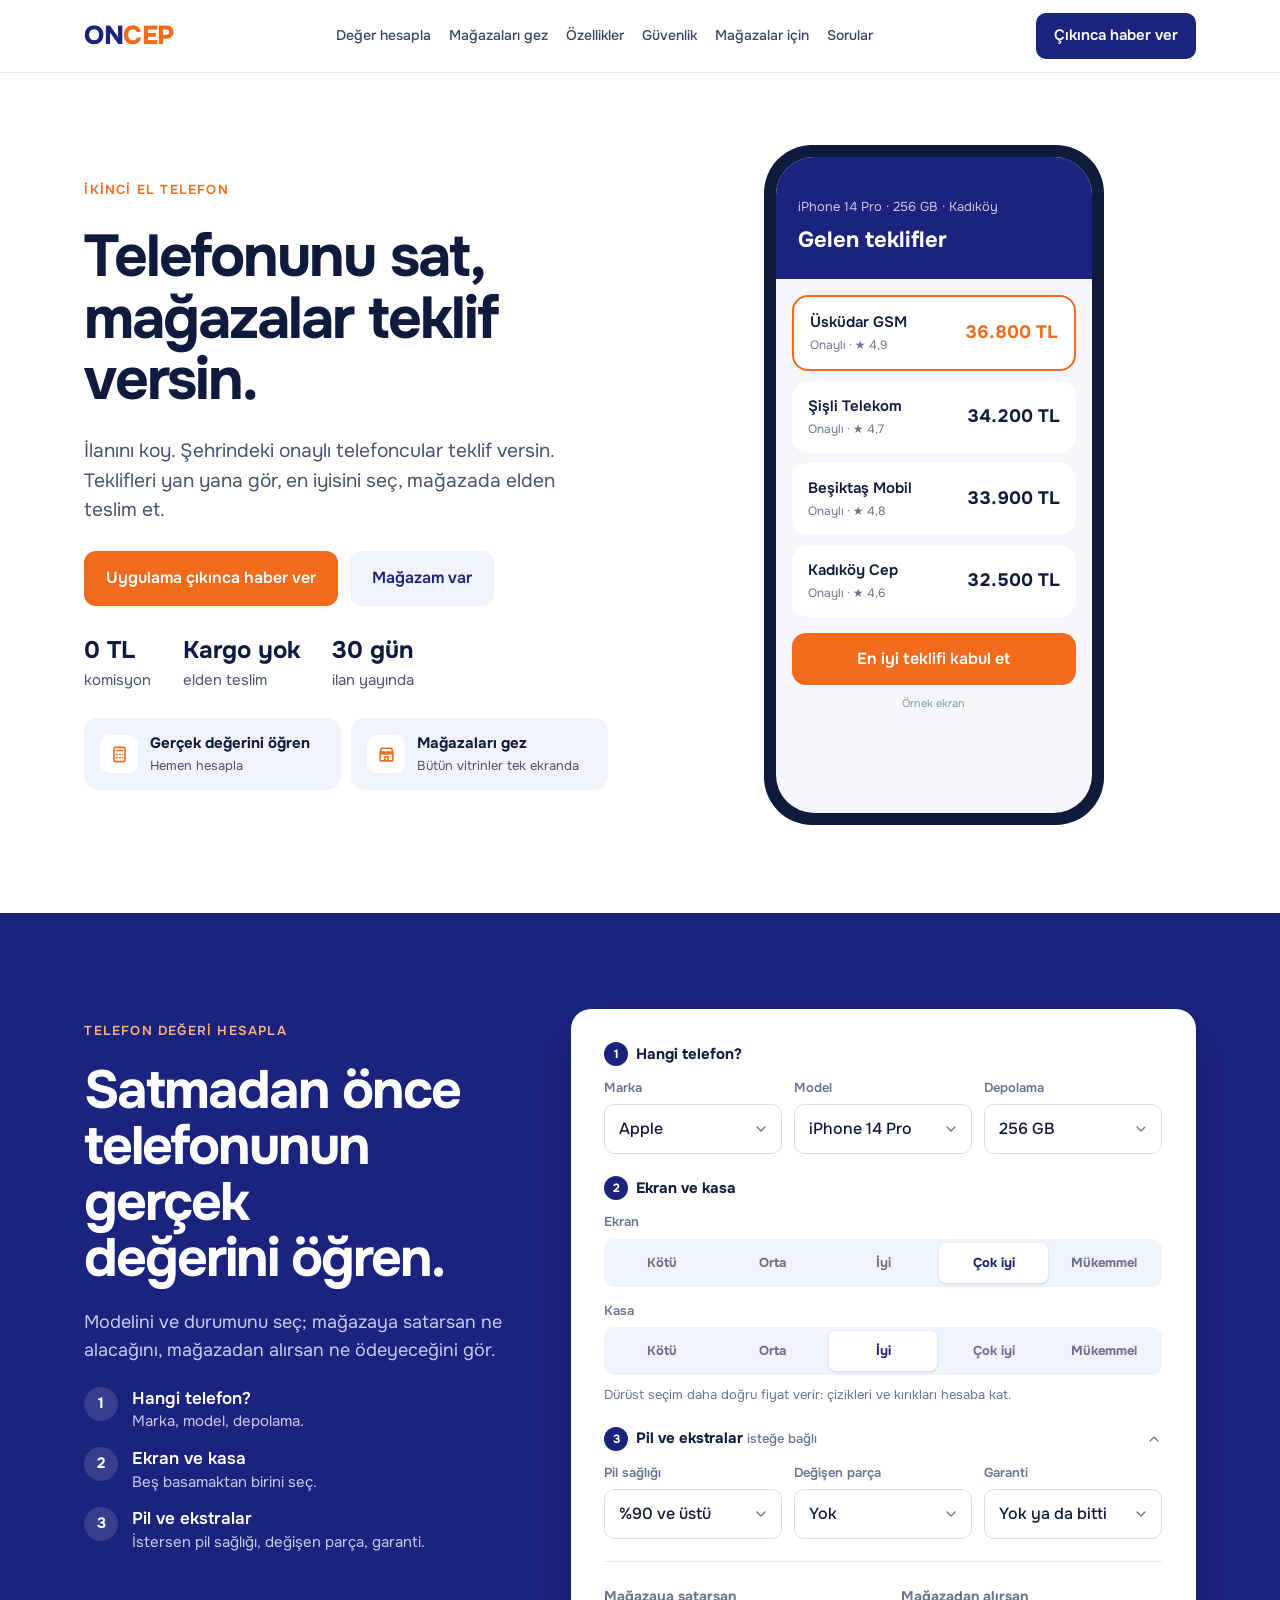
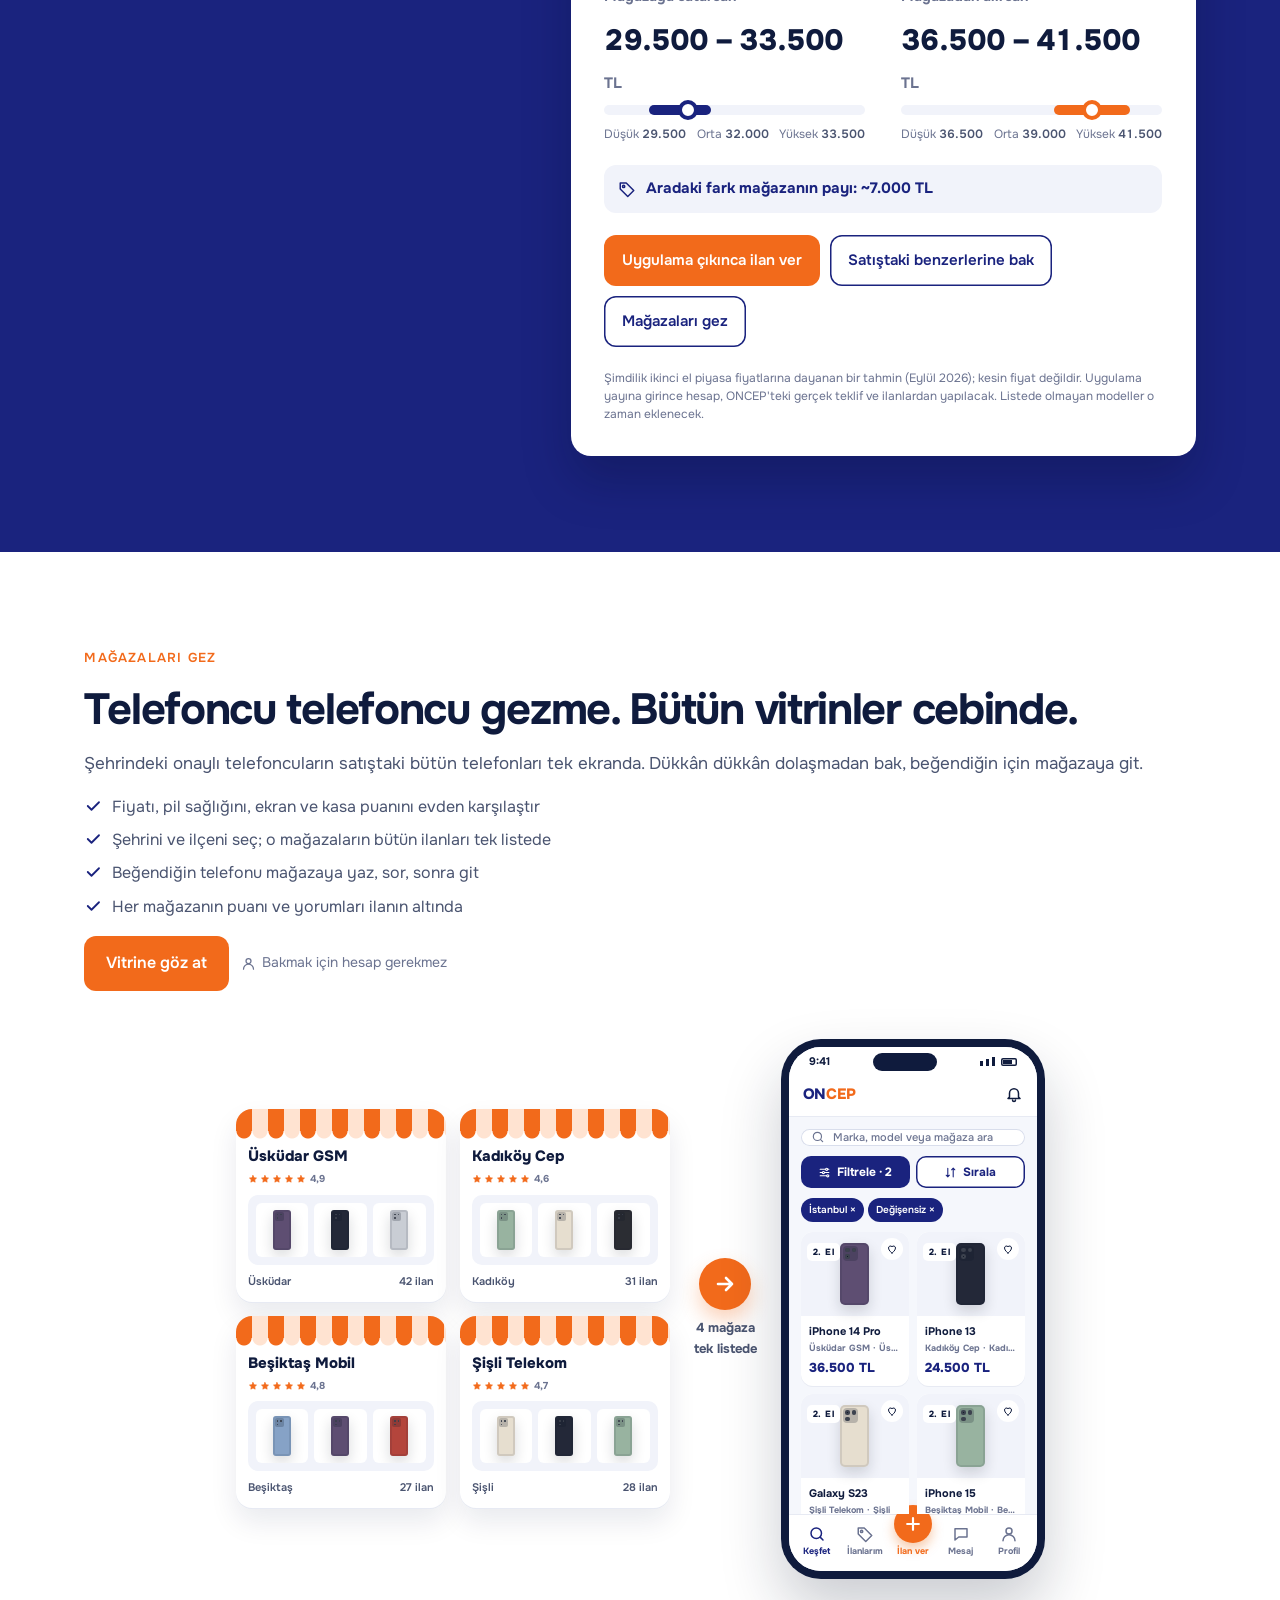
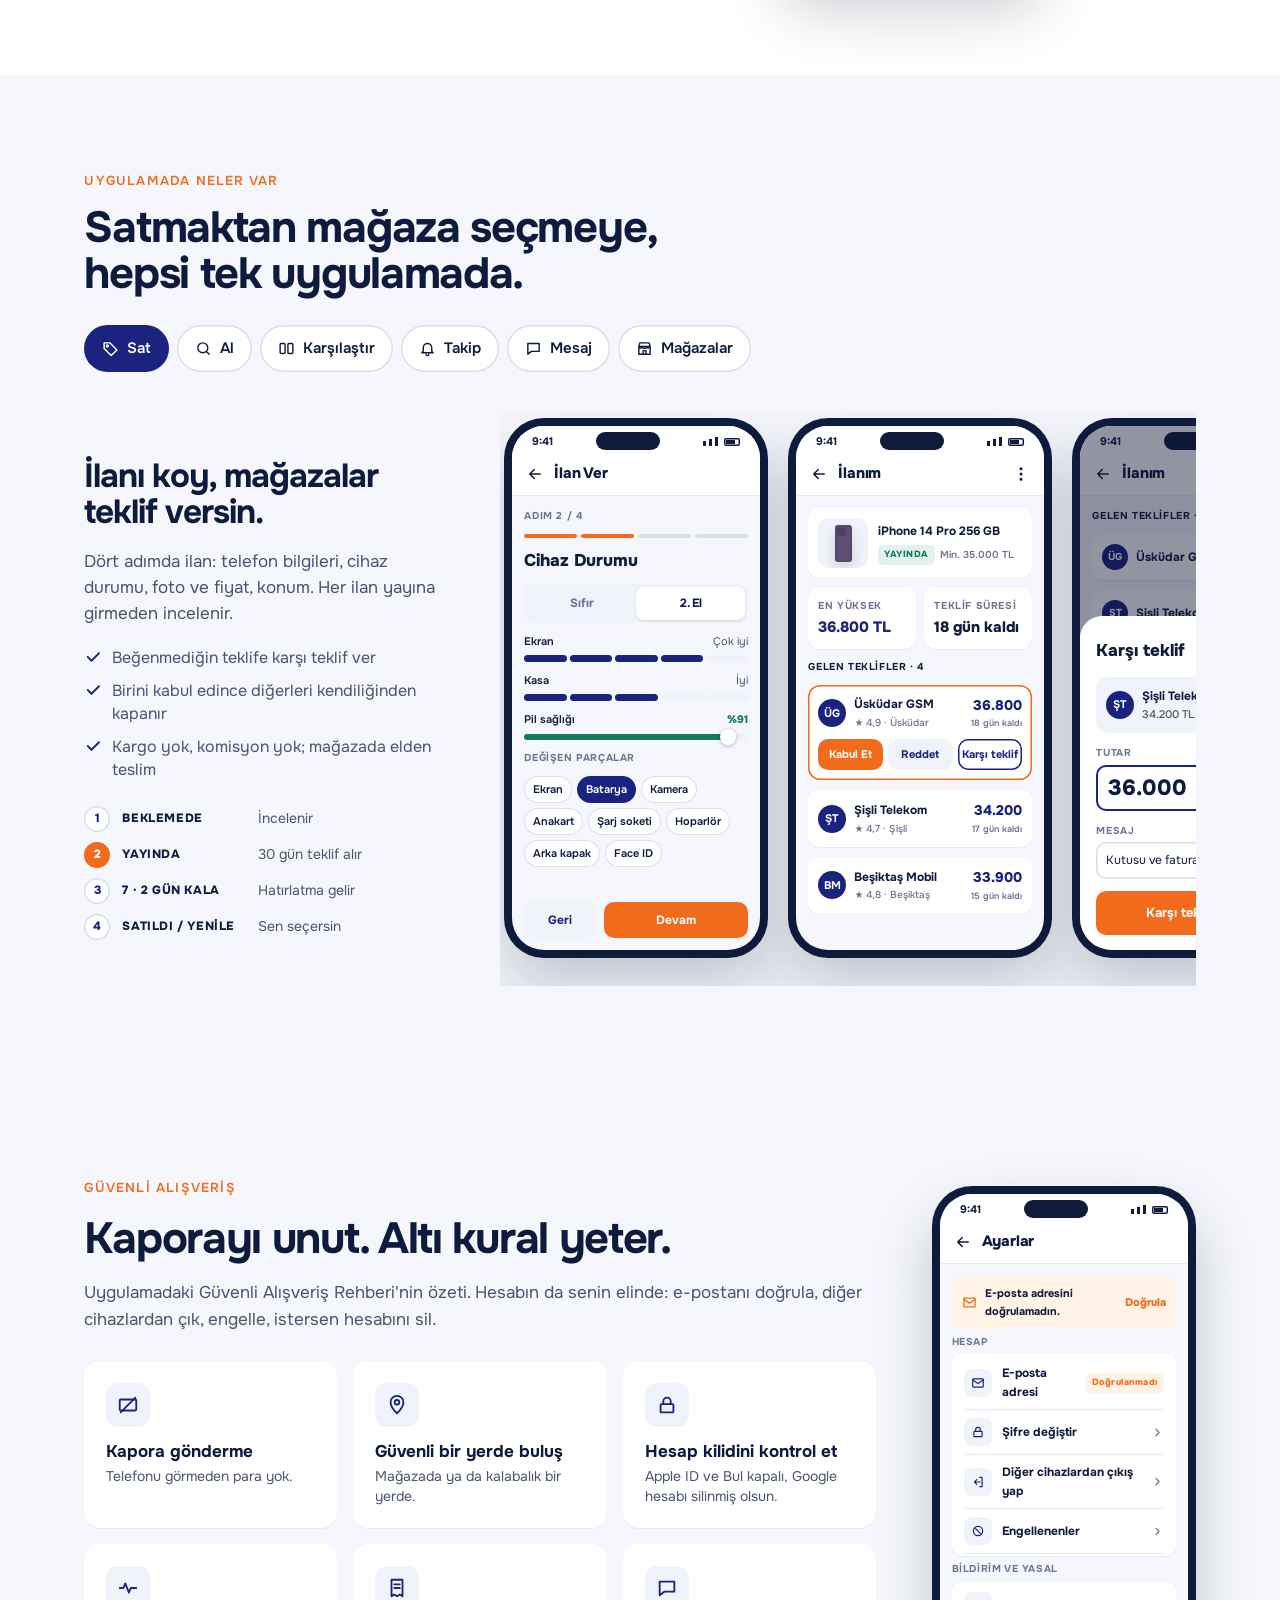
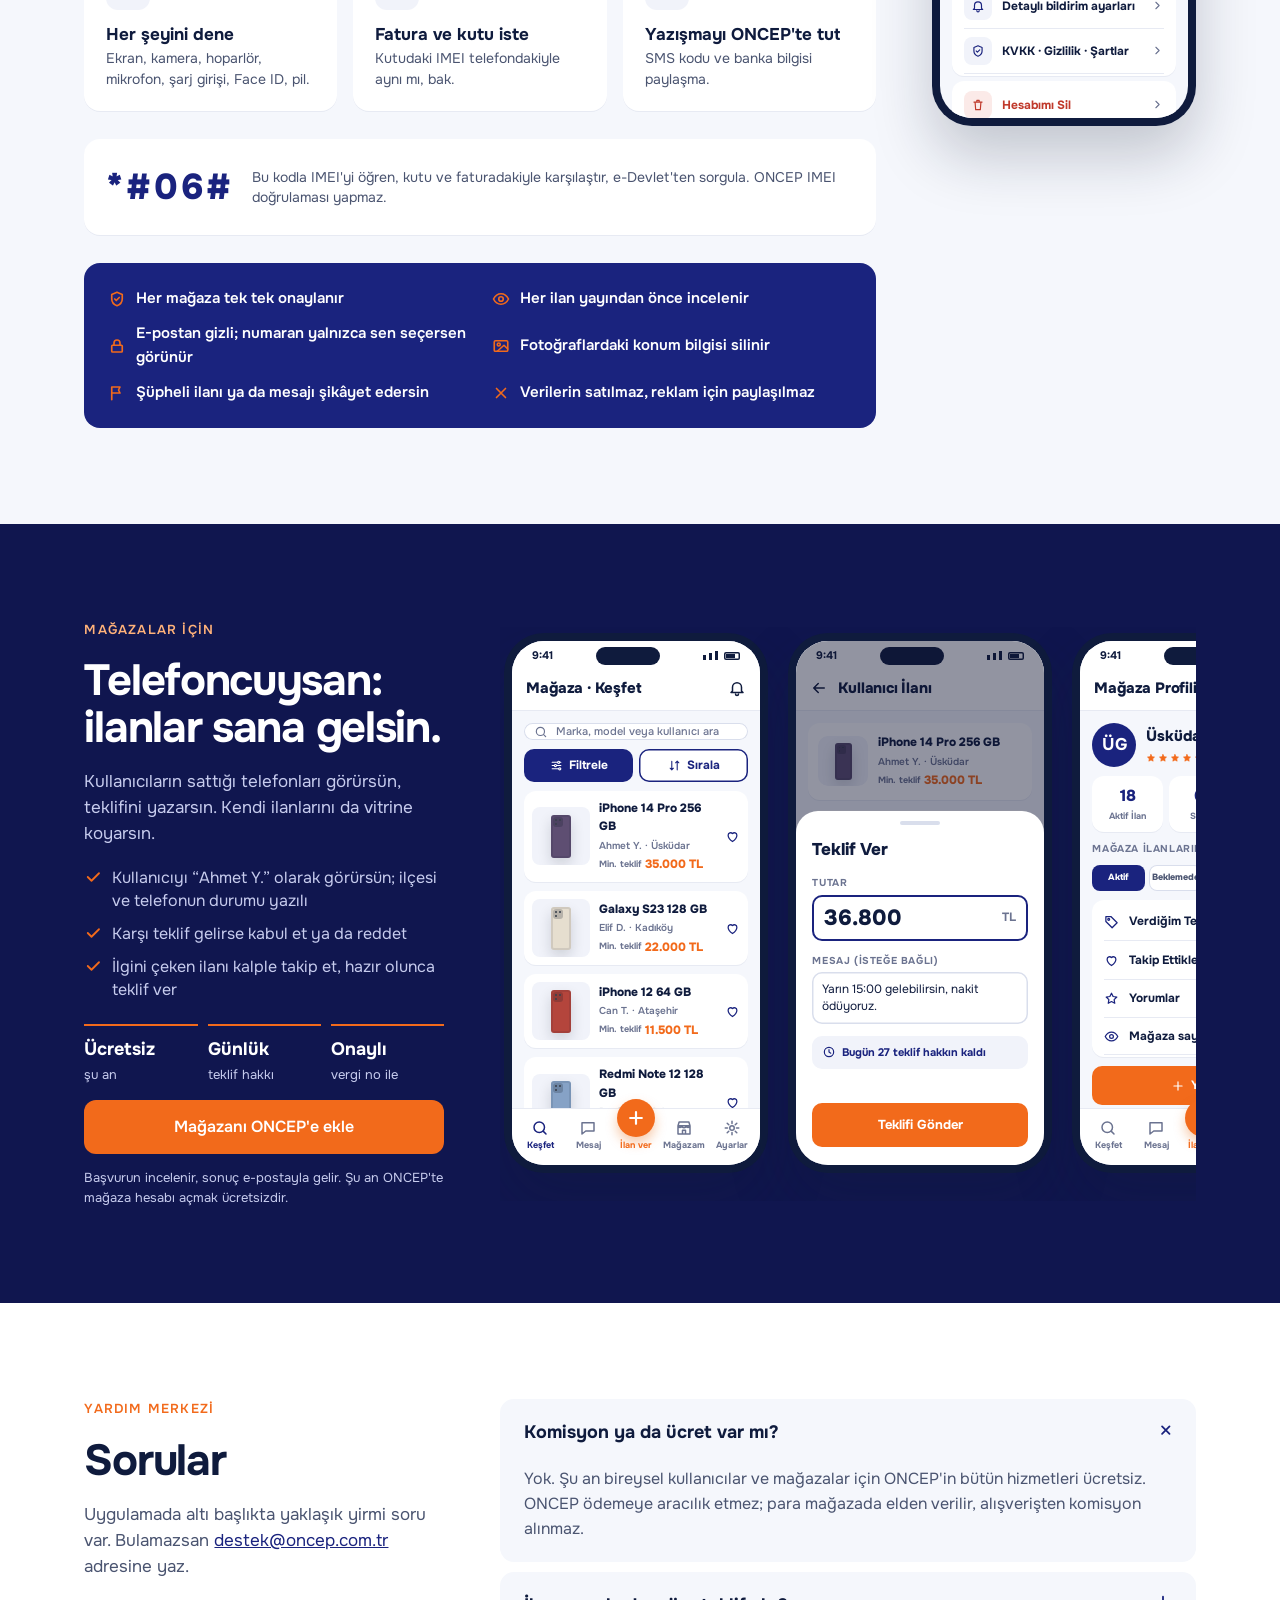
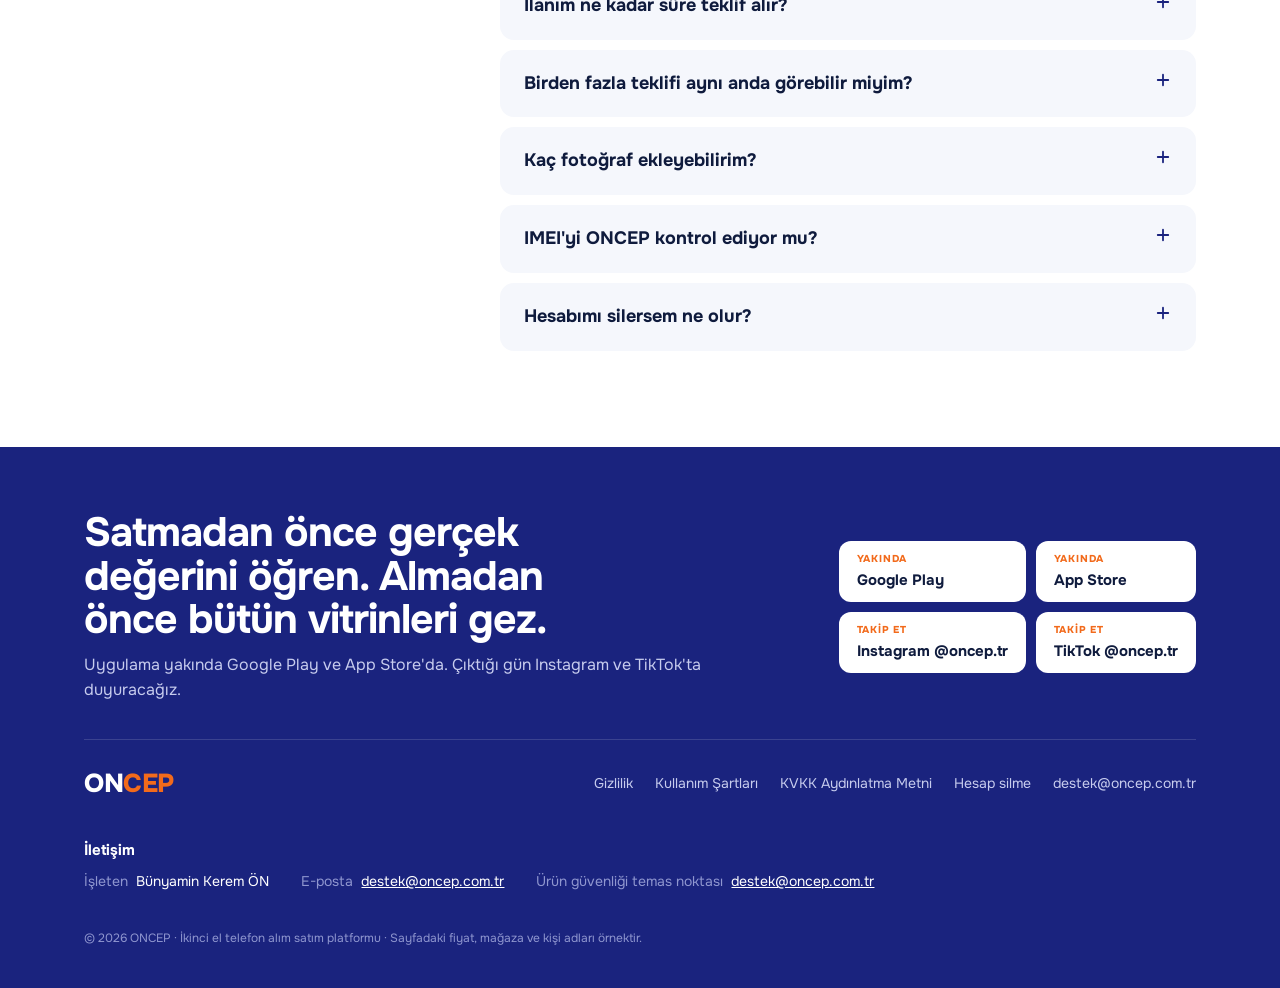
==== commit d88b1adc: "Ana sayfa: numara metni ve üreteçte İletişim bölümü (O52) 'Numaran ve e-postan mağazalara gösterilme" ====
--- a/index.html
+++ b/index.html
@@ -757,7 +757,7 @@
       </div>
       <div class="kurallar"><div class="kural"><span class="kural-ikon"><svg width="22" height="22" viewBox="0 0 24 24" fill="none" stroke="#1A237E" stroke-width="2" stroke-linecap="round" stroke-linejoin="round" aria-hidden="true" style="flex-shrink: 0;"><rect x="3" y="6" width="18" height="12" rx="1"></rect><path d="M4 20L20 4"></path></svg></span><div><b>Kapora gönderme</b><span>Telefonu görmeden para yok.</span></div></div><div class="kural"><span class="kural-ikon"><svg width="22" height="22" viewBox="0 0 24 24" fill="none" stroke="#1A237E" stroke-width="2" stroke-linecap="round" stroke-linejoin="round" aria-hidden="true" style="flex-shrink: 0;"><path d="M12 21s-7-6.5-7-12a7 7 0 0 1 14 0c0 5.5-7 12-7 12z"></path><circle cx="12" cy="9" r="2.5"></circle></svg></span><div><b>Güvenli bir yerde buluş</b><span>Mağazada ya da kalabalık bir yerde.</span></div></div><div class="kural"><span class="kural-ikon"><svg width="22" height="22" viewBox="0 0 24 24" fill="none" stroke="#1A237E" stroke-width="2" stroke-linecap="round" stroke-linejoin="round" aria-hidden="true" style="flex-shrink: 0;"><rect x="5" y="11" width="14" height="9" rx="1"></rect><path d="M8 11V8a4 4 0 0 1 8 0v3"></path></svg></span><div><b>Hesap kilidini kontrol et</b><span>Apple ID ve Bul kapalı, Google hesabı silinmiş olsun.</span></div></div><div class="kural"><span class="kural-ikon"><svg width="22" height="22" viewBox="0 0 24 24" fill="none" stroke="#1A237E" stroke-width="2" stroke-linecap="round" stroke-linejoin="round" aria-hidden="true" style="flex-shrink: 0;"><path d="M3 12h4l2-5 4 10 2-5h6"></path></svg></span><div><b>Her şeyini dene</b><span>Ekran, kamera, hoparlör, mikrofon, şarj girişi, Face ID, pil.</span></div></div><div class="kural"><span class="kural-ikon"><svg width="22" height="22" viewBox="0 0 24 24" fill="none" stroke="#1A237E" stroke-width="2" stroke-linecap="round" stroke-linejoin="round" aria-hidden="true" style="flex-shrink: 0;"><path d="M6 3h12v18l-3-2-3 2-3-2-3 2z"></path><path d="M9 8h6M9 12h6"></path></svg></span><div><b>Fatura ve kutu iste</b><span>Kutudaki IMEI telefondakiyle aynı mı, bak.</span></div></div><div class="kural"><span class="kural-ikon"><svg width="22" height="22" viewBox="0 0 24 24" fill="none" stroke="#1A237E" stroke-width="2" stroke-linecap="round" stroke-linejoin="round" aria-hidden="true" style="flex-shrink: 0;"><path d="M4 5h16v11H9l-5 4z"></path></svg></span><div><b>Yazışmayı ONCEP'te tut</b><span>SMS kodu ve banka bilgisi paylaşma.</span></div></div></div>
       <div class="imei"><span class="imei-kod">*#06#</span><span>Bu kodla IMEI'yi öğren, kutu ve faturadakiyle karşılaştır, e-Devlet'ten sorgula. ONCEP IMEI doğrulaması yapmaz.</span></div>
-      <div class="guvenceler"><div><svg width="18" height="18" viewBox="0 0 24 24" fill="none" stroke="#F26A1B" stroke-width="2.2" stroke-linecap="round" stroke-linejoin="round" aria-hidden="true" style="flex-shrink: 0;"><path d="M12 3l7 3v6c0 4.5-3 7.5-7 9-4-1.5-7-4.5-7-9V6z"></path><path d="M9 12l2 2 4-4"></path></svg><span>Her mağaza tek tek onaylanır</span></div><div><svg width="18" height="18" viewBox="0 0 24 24" fill="none" stroke="#F26A1B" stroke-width="2.2" stroke-linecap="round" stroke-linejoin="round" aria-hidden="true" style="flex-shrink: 0;"><path d="M2 12s3.5-7 10-7 10 7 10 7-3.5 7-10 7S2 12 2 12z"></path><circle cx="12" cy="12" r="3"></circle></svg><span>Her ilan yayından önce incelenir</span></div><div><svg width="18" height="18" viewBox="0 0 24 24" fill="none" stroke="#F26A1B" stroke-width="2.2" stroke-linecap="round" stroke-linejoin="round" aria-hidden="true" style="flex-shrink: 0;"><rect x="5" y="11" width="14" height="9" rx="1"></rect><path d="M8 11V8a4 4 0 0 1 8 0v3"></path></svg><span>Numaran ve e-postan mağazalara gösterilmez</span></div><div><svg width="18" height="18" viewBox="0 0 24 24" fill="none" stroke="#F26A1B" stroke-width="2.2" stroke-linecap="round" stroke-linejoin="round" aria-hidden="true" style="flex-shrink: 0;"><rect x="3" y="5" width="18" height="14" rx="1.5"></rect><circle cx="9" cy="10" r="2"></circle><path d="M21 16l-5-5-9 8"></path></svg><span>Fotoğraflardaki konum bilgisi silinir</span></div><div><svg width="18" height="18" viewBox="0 0 24 24" fill="none" stroke="#F26A1B" stroke-width="2.2" stroke-linecap="round" stroke-linejoin="round" aria-hidden="true" style="flex-shrink: 0;"><path d="M5 21V4M5 4h11l-2 4 2 4H5"></path></svg><span>Şüpheli ilanı ya da mesajı şikâyet edersin</span></div><div><svg width="18" height="18" viewBox="0 0 24 24" fill="none" stroke="#F26A1B" stroke-width="2.2" stroke-linecap="round" stroke-linejoin="round" aria-hidden="true" style="flex-shrink: 0;"><path d="M6 6l12 12M18 6L6 18"></path></svg><span>Verilerin satılmaz, reklam için paylaşılmaz</span></div></div>
+      <div class="guvenceler"><div><svg width="18" height="18" viewBox="0 0 24 24" fill="none" stroke="#F26A1B" stroke-width="2.2" stroke-linecap="round" stroke-linejoin="round" aria-hidden="true" style="flex-shrink: 0;"><path d="M12 3l7 3v6c0 4.5-3 7.5-7 9-4-1.5-7-4.5-7-9V6z"></path><path d="M9 12l2 2 4-4"></path></svg><span>Her mağaza tek tek onaylanır</span></div><div><svg width="18" height="18" viewBox="0 0 24 24" fill="none" stroke="#F26A1B" stroke-width="2.2" stroke-linecap="round" stroke-linejoin="round" aria-hidden="true" style="flex-shrink: 0;"><path d="M2 12s3.5-7 10-7 10 7 10 7-3.5 7-10 7S2 12 2 12z"></path><circle cx="12" cy="12" r="3"></circle></svg><span>Her ilan yayından önce incelenir</span></div><div><svg width="18" height="18" viewBox="0 0 24 24" fill="none" stroke="#F26A1B" stroke-width="2.2" stroke-linecap="round" stroke-linejoin="round" aria-hidden="true" style="flex-shrink: 0;"><rect x="5" y="11" width="14" height="9" rx="1"></rect><path d="M8 11V8a4 4 0 0 1 8 0v3"></path></svg><span>E-postan gizli; numaran yalnızca sen seçersen görünür</span></div><div><svg width="18" height="18" viewBox="0 0 24 24" fill="none" stroke="#F26A1B" stroke-width="2.2" stroke-linecap="round" stroke-linejoin="round" aria-hidden="true" style="flex-shrink: 0;"><rect x="3" y="5" width="18" height="14" rx="1.5"></rect><circle cx="9" cy="10" r="2"></circle><path d="M21 16l-5-5-9 8"></path></svg><span>Fotoğraflardaki konum bilgisi silinir</span></div><div><svg width="18" height="18" viewBox="0 0 24 24" fill="none" stroke="#F26A1B" stroke-width="2.2" stroke-linecap="round" stroke-linejoin="round" aria-hidden="true" style="flex-shrink: 0;"><path d="M5 21V4M5 4h11l-2 4 2 4H5"></path></svg><span>Şüpheli ilanı ya da mesajı şikâyet edersin</span></div><div><svg width="18" height="18" viewBox="0 0 24 24" fill="none" stroke="#F26A1B" stroke-width="2.2" stroke-linecap="round" stroke-linejoin="round" aria-hidden="true" style="flex-shrink: 0;"><path d="M6 6l12 12M18 6L6 18"></path></svg><span>Verilerin satılmaz, reklam için paylaşılmaz</span></div></div>
     </div>
     <div class="guv-tel" aria-hidden="true"><div style="width: 264px; height: 540px; flex-shrink: 0; box-sizing: border-box; border-radius: 40px; background: #0F1B3D; padding: 8px; box-shadow: 0 30px 60px rgba(20,27,52,0.22);">
     <div style="width: 100%; height: 100%; border-radius: 32px; overflow: hidden; background: #F5F7FC; display: flex; flex-direction: column; position: relative; font-family: 'Onest', system-ui, sans-serif; color: #0F1B3D;">
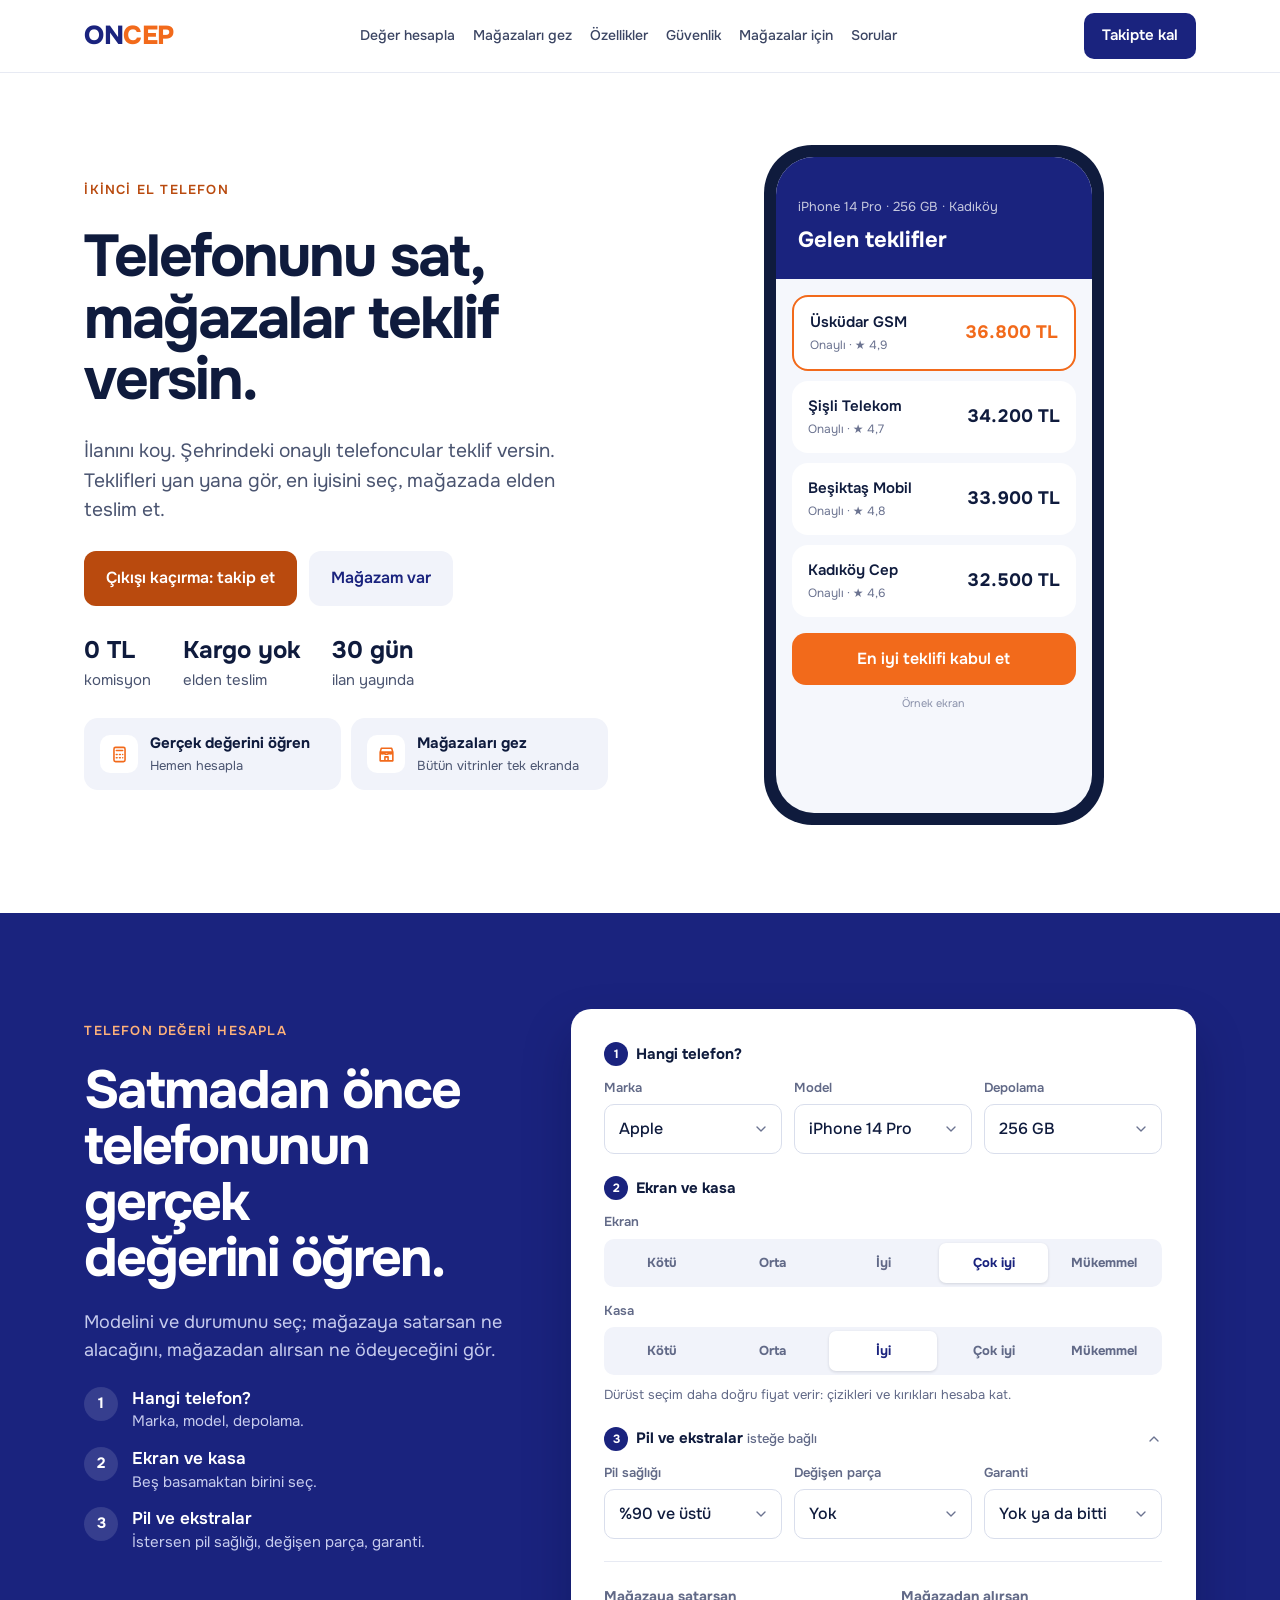
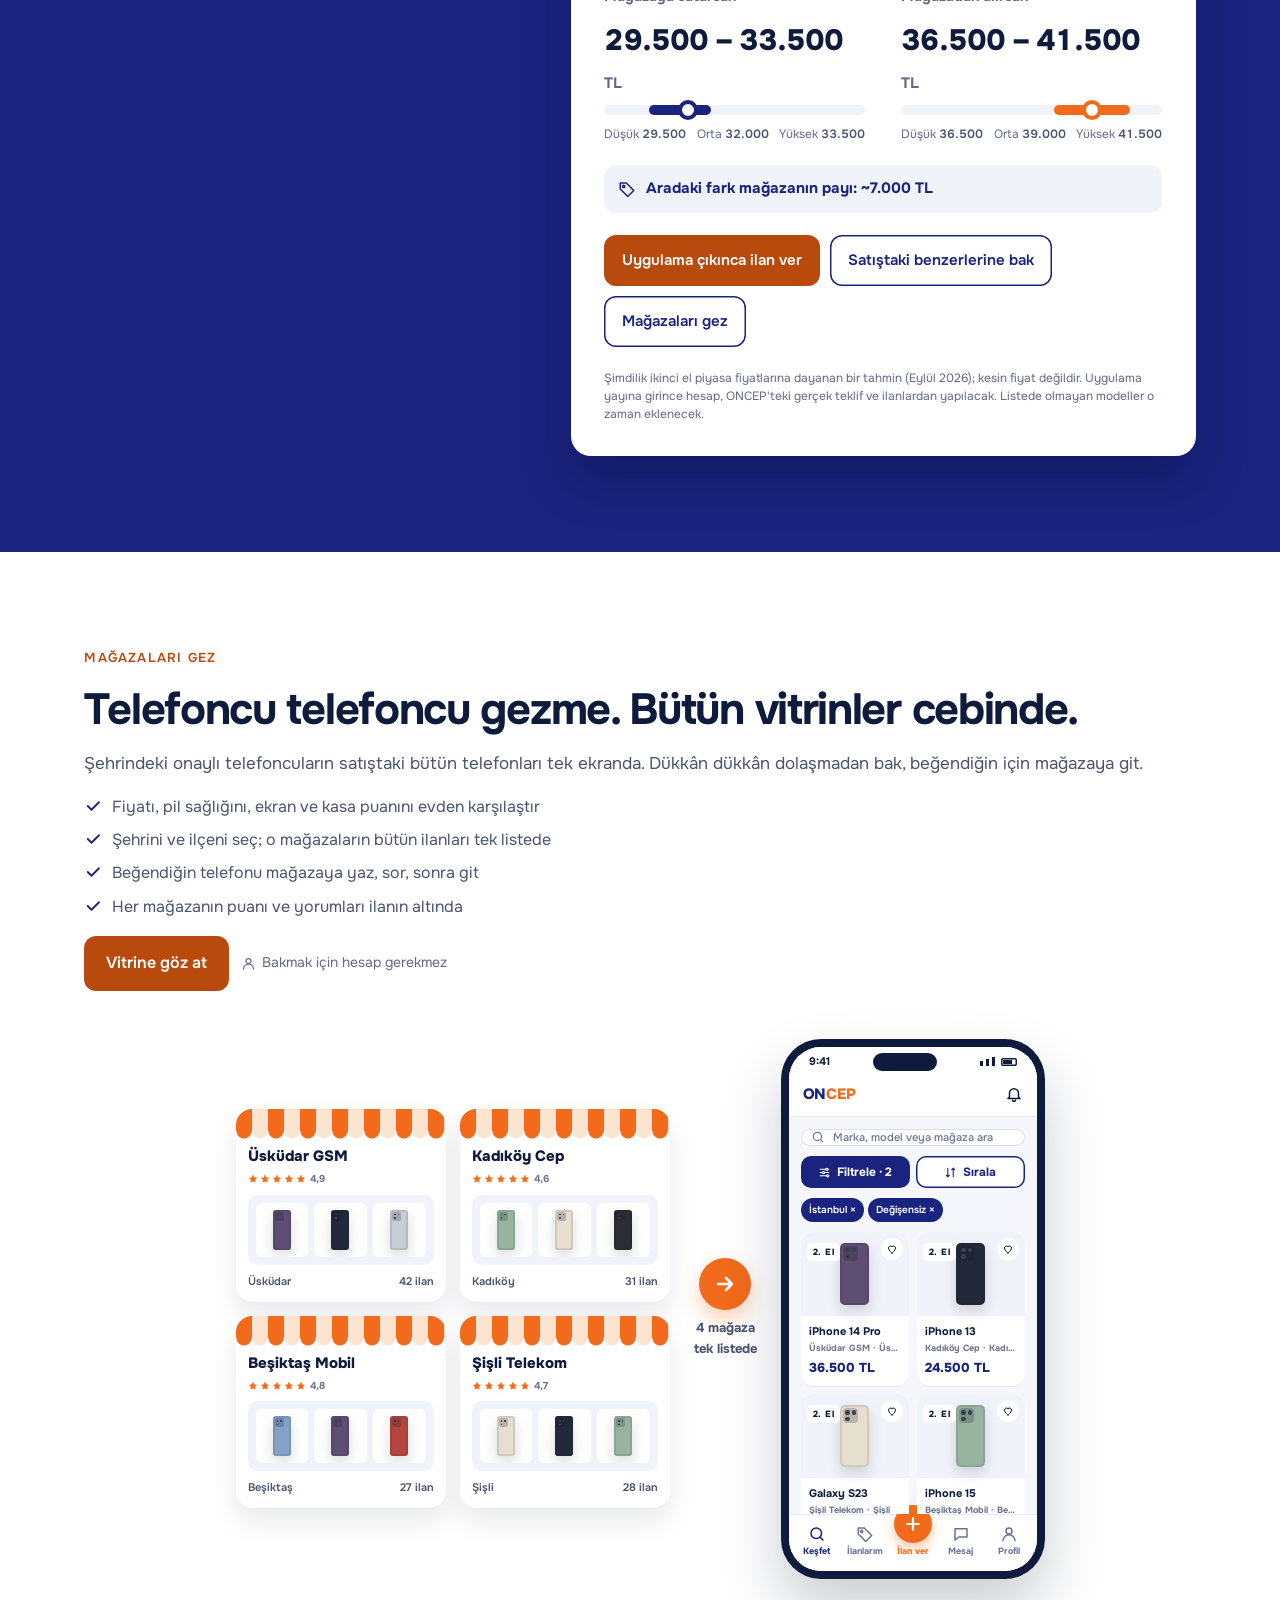
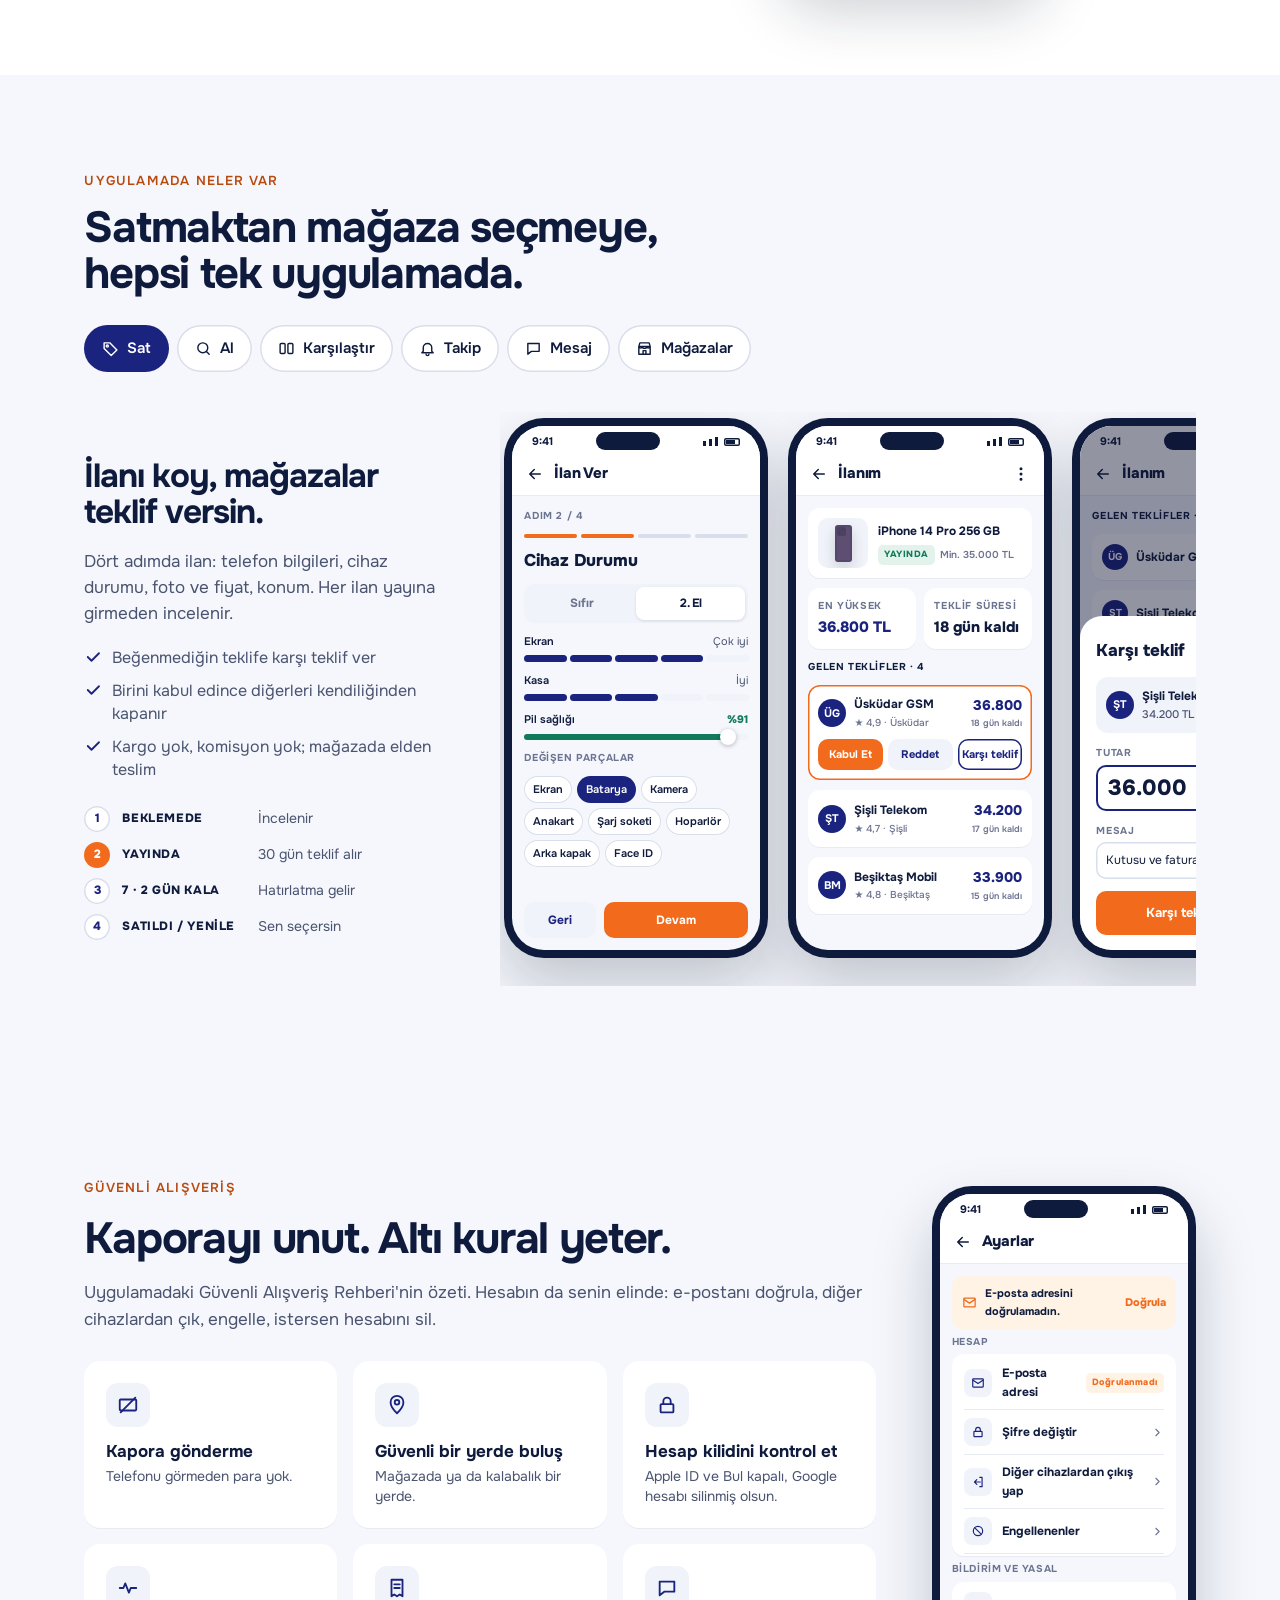
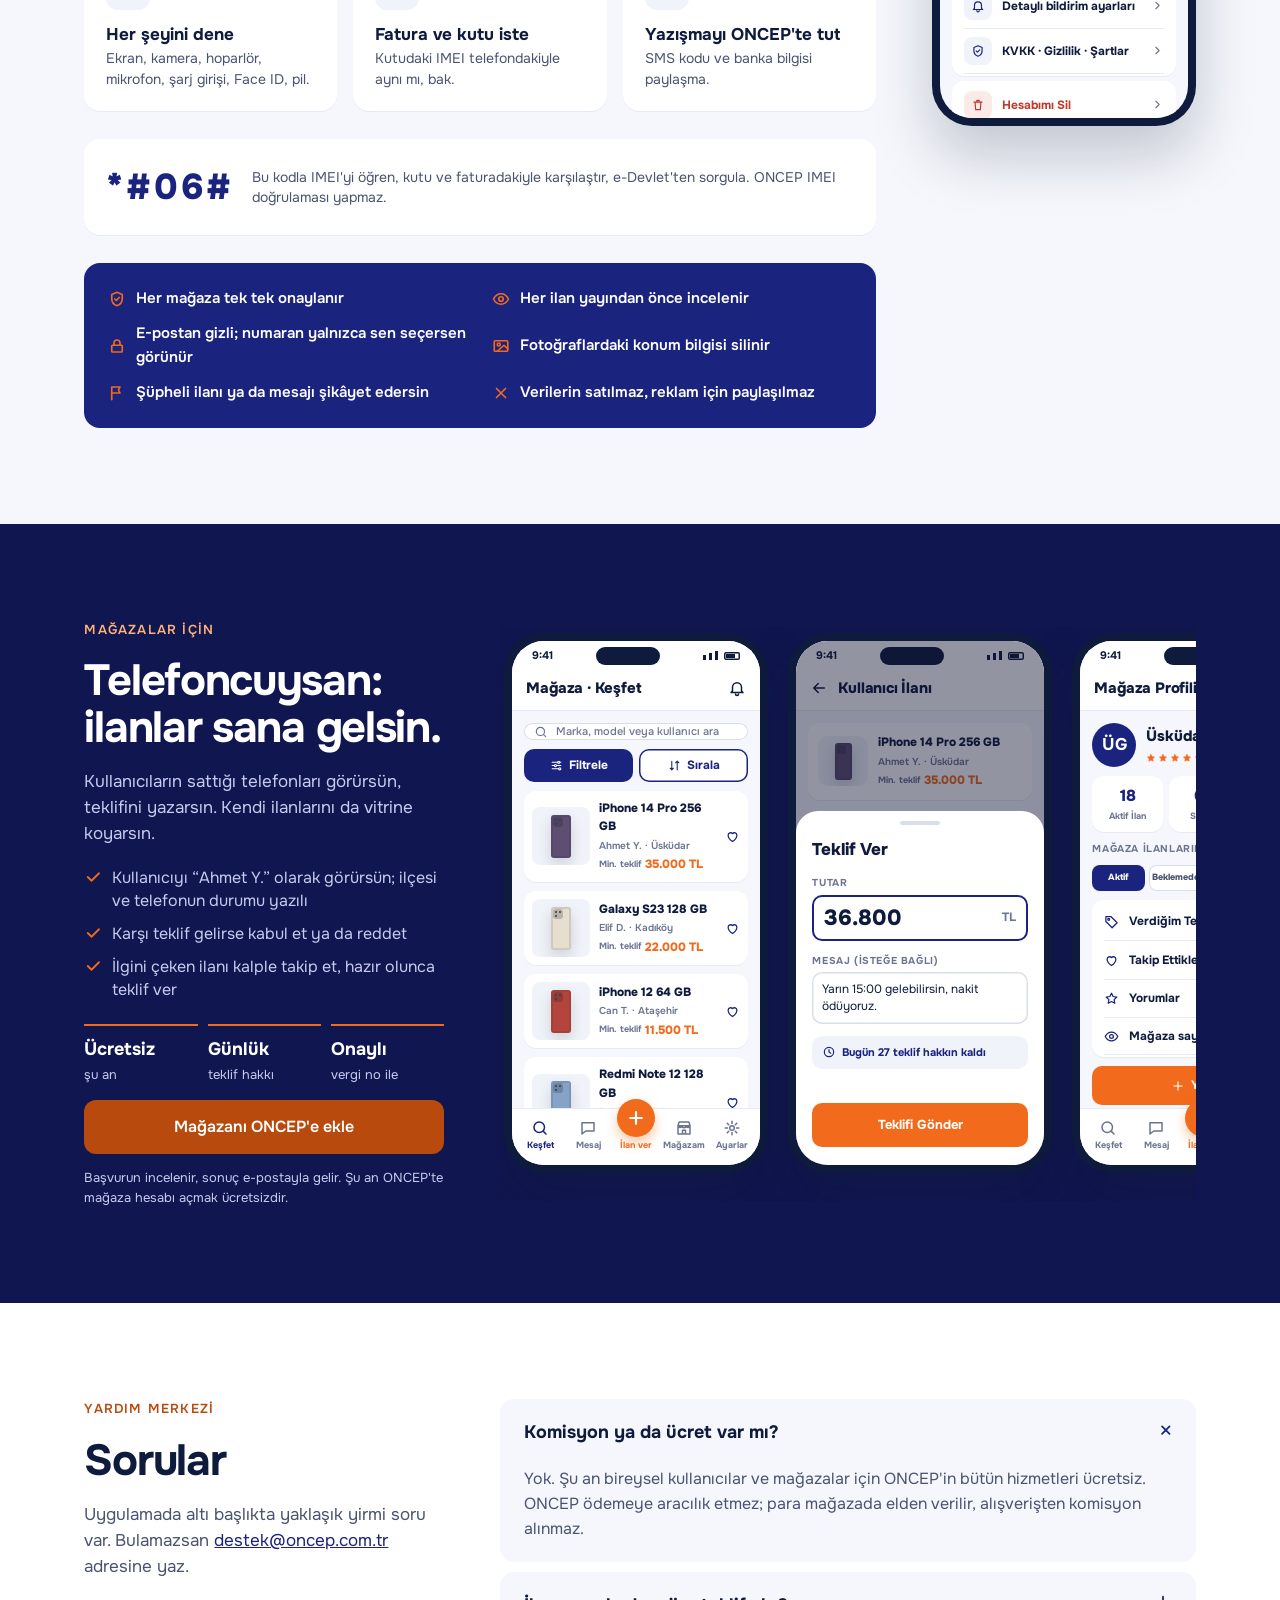
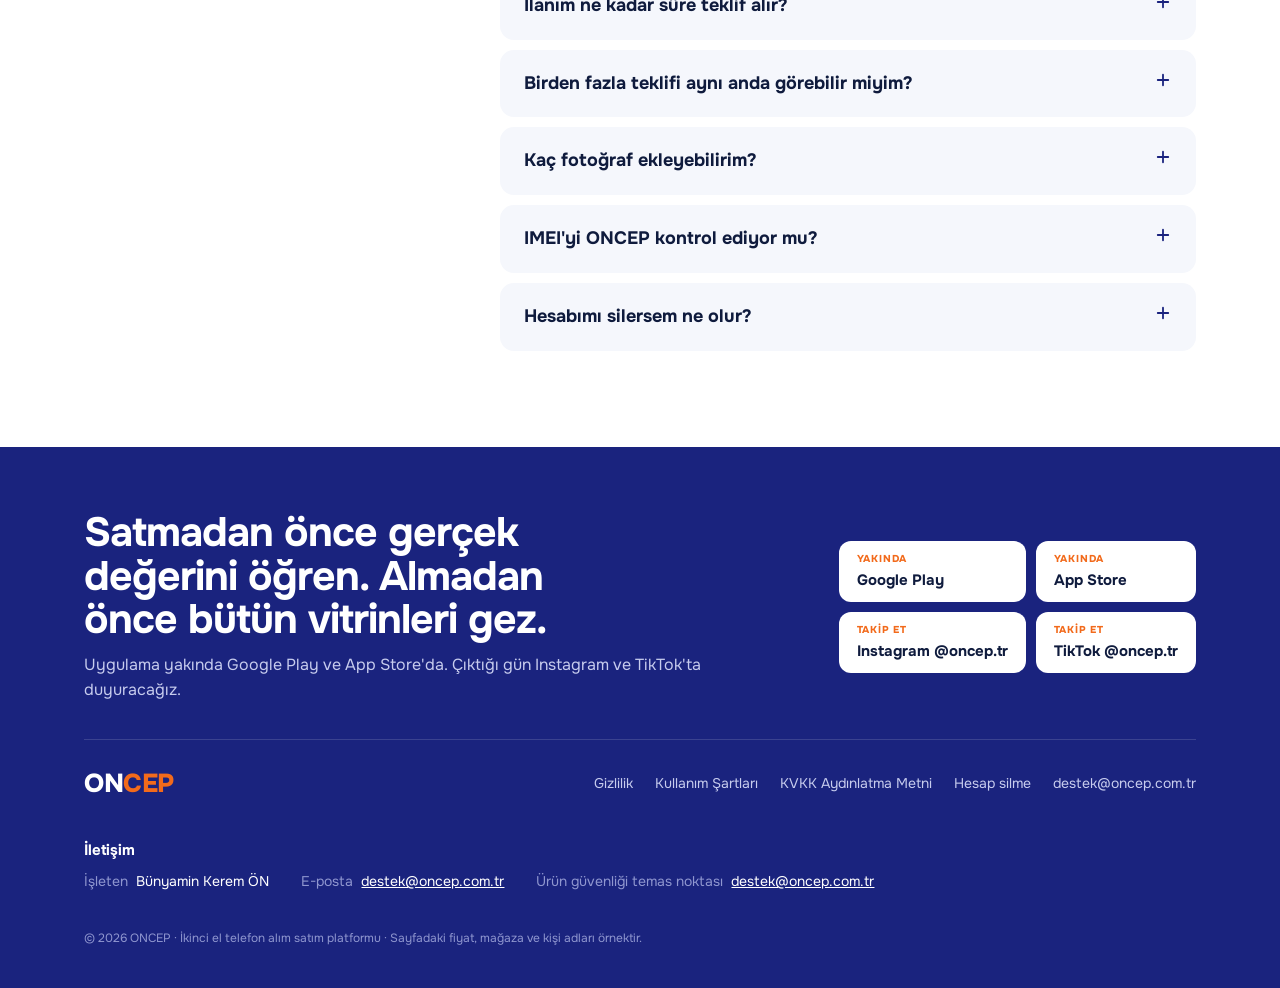
==== commit 15ff1a42: "Site (Düşük): WCAG AA kontrast (turuncu yazı/düğme, soluk metin), 'Çıkınca haber ver' yerine takip, " ====
--- a/index.html
+++ b/index.html
@@ -34,9 +34,11 @@
 :root {
   color-scheme: light;
   --zemin: #FFFFFF; --zemin-2: #F5F7FC; --yumusak: #F1F3FA; --cizgi: #E7EAF3; --alan: #D9DEEC;
-  --murekkep: #0F1B3D; --metin: #4A5470; --soluk: #6B7390;
+  --murekkep: #0F1B3D; --metin: #4A5470; --soluk: #616987;
   --lacivert: #1A237E; --lacivert-koyu: #10164F; --lacivert-metin: #C7CCEE;
-  --turuncu: #F26A1B; --turuncu-acik: #FFB27A; --yesil: #13795B;
+  /* --turuncu marka rengi (logo, süs); YAZI ve düğme zemini için
+     --turuncu-koyu: #F26A1B beyazla 3.06:1, WCAG AA'nın (4.5:1) altında. */
+  --turuncu: #F26A1B; --turuncu-koyu: #B94A0E; --turuncu-acik: #FFB27A; --yesil: #13795B;
   --yazi: 'Onest', system-ui, -apple-system, 'Segoe UI', sans-serif;
   --kenar: clamp(20px, 6.6vw, 96px);
 }
@@ -44,14 +46,14 @@
 html { scroll-behavior: smooth; }
 body { margin: 0; background: var(--zemin); color: var(--murekkep); font-family: var(--yazi); font-size: 16px; line-height: 1.55; -webkit-font-smoothing: antialiased; }
 a { color: var(--lacivert); }
-a:hover { color: var(--turuncu); }
+a:hover { color: var(--turuncu-koyu); }
 :focus-visible { outline: 2px solid var(--turuncu); outline-offset: 3px; border-radius: 4px; }
 h1, h2, h3 { margin: 0; font-weight: 700; text-wrap: balance; }
 h2 { font-size: clamp(30px, 3.4vw, 44px); line-height: 1.06; letter-spacing: -1.3px; }
 h2.buyuk { font-size: clamp(34px, 4.2vw, 58px); letter-spacing: -2px; line-height: 1.04; }
 .kap { max-width: 1440px; margin: 0 auto; padding-left: var(--kenar); padding-right: var(--kenar); }
 section[id], footer[id] { scroll-margin-top: 76px; }
-.ust-yazi { font-size: 13px; font-weight: 600; letter-spacing: 1.2px; color: var(--turuncu); }
+.ust-yazi { font-size: 13px; font-weight: 600; letter-spacing: 1.2px; color: var(--turuncu-koyu); }
 .ust-yazi.acik { color: var(--turuncu-acik); }
 .giris-metin { margin: 0; font-size: 17px; line-height: 1.55; color: var(--metin); }
 .maddeler { list-style: none; margin: 0; padding: 0; display: flex; flex-direction: column; gap: 10px; }
@@ -59,8 +61,8 @@
 .maddeler svg { margin-top: 2px; }
 .dugmeler { display: flex; gap: 12px; flex-wrap: wrap; align-items: center; }
 .dugme { display: inline-flex; align-items: center; justify-content: center; gap: 8px; padding: 15px 22px; border-radius: 12px; font-size: 16px; font-weight: 600; text-decoration: none; text-align: center; }
-.dugme.turuncu { background: var(--turuncu); color: #FFFFFF; }
-.dugme.turuncu:hover { background: #DD5A0E; color: #FFFFFF; }
+.dugme.turuncu { background: var(--turuncu-koyu); color: #FFFFFF; }
+.dugme.turuncu:hover { background: #9C3F0B; color: #FFFFFF; }
 .dugme.acik { background: var(--yumusak); color: var(--lacivert); }
 .dugme.cerceve { background: #FFFFFF; color: var(--lacivert); box-shadow: inset 0 0 0 1.5px var(--lacivert); }
 .not { display: inline-flex; gap: 6px; align-items: center; font-size: 14px; color: var(--soluk); }
@@ -73,7 +75,7 @@
 .ust .kap { display: flex; align-items: center; justify-content: space-between; gap: 24px; height: 72px; }
 .ana-nav { display: flex; gap: 26px; font-size: 15px; font-weight: 500; }
 .ana-nav a, .menu nav a { text-decoration: none; color: #3B4563; }
-.ana-nav a:hover { color: var(--turuncu); }
+.ana-nav a:hover { color: var(--turuncu-koyu); }
 .ust .cta { text-decoration: none; background: var(--lacivert); color: #FFFFFF; padding: 11px 18px; border-radius: 10px; font-size: 15px; font-weight: 600; white-space: nowrap; }
 .menu { display: none; position: relative; }
 .menu summary { list-style: none; width: 44px; height: 44px; border-radius: 10px; background: var(--yumusak); display: flex; align-items: center; justify-content: center; cursor: pointer; }
@@ -204,7 +206,7 @@
 .olcu-deger { display: flex; flex-direction: column; gap: 6px; }
 .olcu-sayi { display: flex; justify-content: space-between; font-size: 15px; color: var(--metin); font-variant-numeric: tabular-nums; }
 .onde-sol { font-weight: 800; color: var(--lacivert); }
-.onde-sag { font-weight: 800; color: var(--turuncu); }
+.onde-sag { font-weight: 800; color: var(--turuncu-koyu); }
 .olcu-cubuklar { display: flex; gap: 6px; }
 .olcu-cubuk { flex: 1; height: 10px; border-radius: 5px; background: var(--yumusak); display: flex; justify-content: flex-end; overflow: hidden; }
 .olcu-cubuk.sag { justify-content: flex-start; }
@@ -369,10 +371,10 @@
   <div class="kap">
     <a class="logo" href="#" aria-label="ONCEP ana sayfa"><b>ON</b><i>CEP</i></a>
     <nav class="ana-nav" aria-label="Bölümler"><a href="#hesap">Değer hesapla</a><a href="#gez">Mağazaları gez</a><a href="#ozellikler">Özellikler</a><a href="#guvenlik">Güvenlik</a><a href="#magaza">Mağazalar için</a><a href="#sss">Sorular</a></nav>
-    <a class="cta" href="#indir">Çıkınca haber ver</a>
+    <a class="cta" href="#indir">Takipte kal</a>
     <details class="menu">
       <summary aria-label="Menü"><svg width="20" height="20" viewBox="0 0 24 24" fill="none" stroke="#1A237E" stroke-width="2" stroke-linecap="round" stroke-linejoin="round" aria-hidden="true" style="flex-shrink: 0;"><path d="M4 7h16M4 12h16M4 17h16"></path></svg></summary>
-      <nav aria-label="Bölümler"><a href="#hesap">Değer hesapla</a><a href="#gez">Mağazaları gez</a><a href="#ozellikler">Özellikler</a><a href="#guvenlik">Güvenlik</a><a href="#magaza">Mağazalar için</a><a href="#sss">Sorular</a><a href="#indir">Çıkınca haber ver</a></nav>
+      <nav aria-label="Bölümler"><a href="#hesap">Değer hesapla</a><a href="#gez">Mağazaları gez</a><a href="#ozellikler">Özellikler</a><a href="#guvenlik">Güvenlik</a><a href="#magaza">Mağazalar için</a><a href="#sss">Sorular</a><a href="#indir">Takipte kal</a></nav>
     </details>
   </div>
 </header>
@@ -383,7 +385,7 @@
       <div class="ust-yazi">İKİNCİ EL TELEFON</div>
       <h1>Telefonunu sat, <br class="genis">mağazalar teklif versin.</h1>
       <p class="ozet">İlanını koy. Şehrindeki onaylı telefoncular teklif versin. Teklifleri yan yana gör, en iyisini seç, mağazada elden teslim et.</p>
-      <div class="dugmeler"><a class="dugme turuncu" href="#indir">Uygulama çıkınca haber ver</a><a class="dugme acik" href="#magaza">Mağazam var</a></div>
+      <div class="dugmeler"><a class="dugme turuncu" href="#indir">Çıkışı kaçırma: takip et</a><a class="dugme acik" href="#magaza">Mağazam var</a></div>
       <div class="sayilar"><div><b>0 TL</b>komisyon</div><div><b>Kargo yok</b>elden teslim</div><div><b>30 gün</b>ilan yayında</div></div>
       <div class="kisayollar"><a class="kisayol" href="#hesap"><span class="kisayol-ikon"><svg width="19" height="19" viewBox="0 0 24 24" fill="none" stroke="#F26A1B" stroke-width="2" stroke-linecap="round" stroke-linejoin="round" aria-hidden="true" style="flex-shrink: 0;"><rect x="5" y="3" width="14" height="18" rx="2"></rect><path d="M8 7h8M8 12h1M12 12h1M16 12h0M8 16h1M12 16h1M16 16h0"></path></svg></span><span><b>Gerçek değerini öğren</b><small>Hemen hesapla</small></span></a><a class="kisayol" href="#gez"><span class="kisayol-ikon"><svg width="19" height="19" viewBox="0 0 24 24" fill="none" stroke="#F26A1B" stroke-width="2" stroke-linecap="round" stroke-linejoin="round" aria-hidden="true" style="flex-shrink: 0;"><path d="M4 9l1.5-5h13L20 9M4 9h16v11H4zM4 9a2.7 2.7 0 0 0 5.3 0 2.7 2.7 0 0 0 5.4 0 2.7 2.7 0 0 0 5.3 0M10 20v-5h4v5"></path></svg></span><span><b>Mağazaları gez</b><small>Bütün vitrinler tek ekranda</small></span></a></div>
     </div>
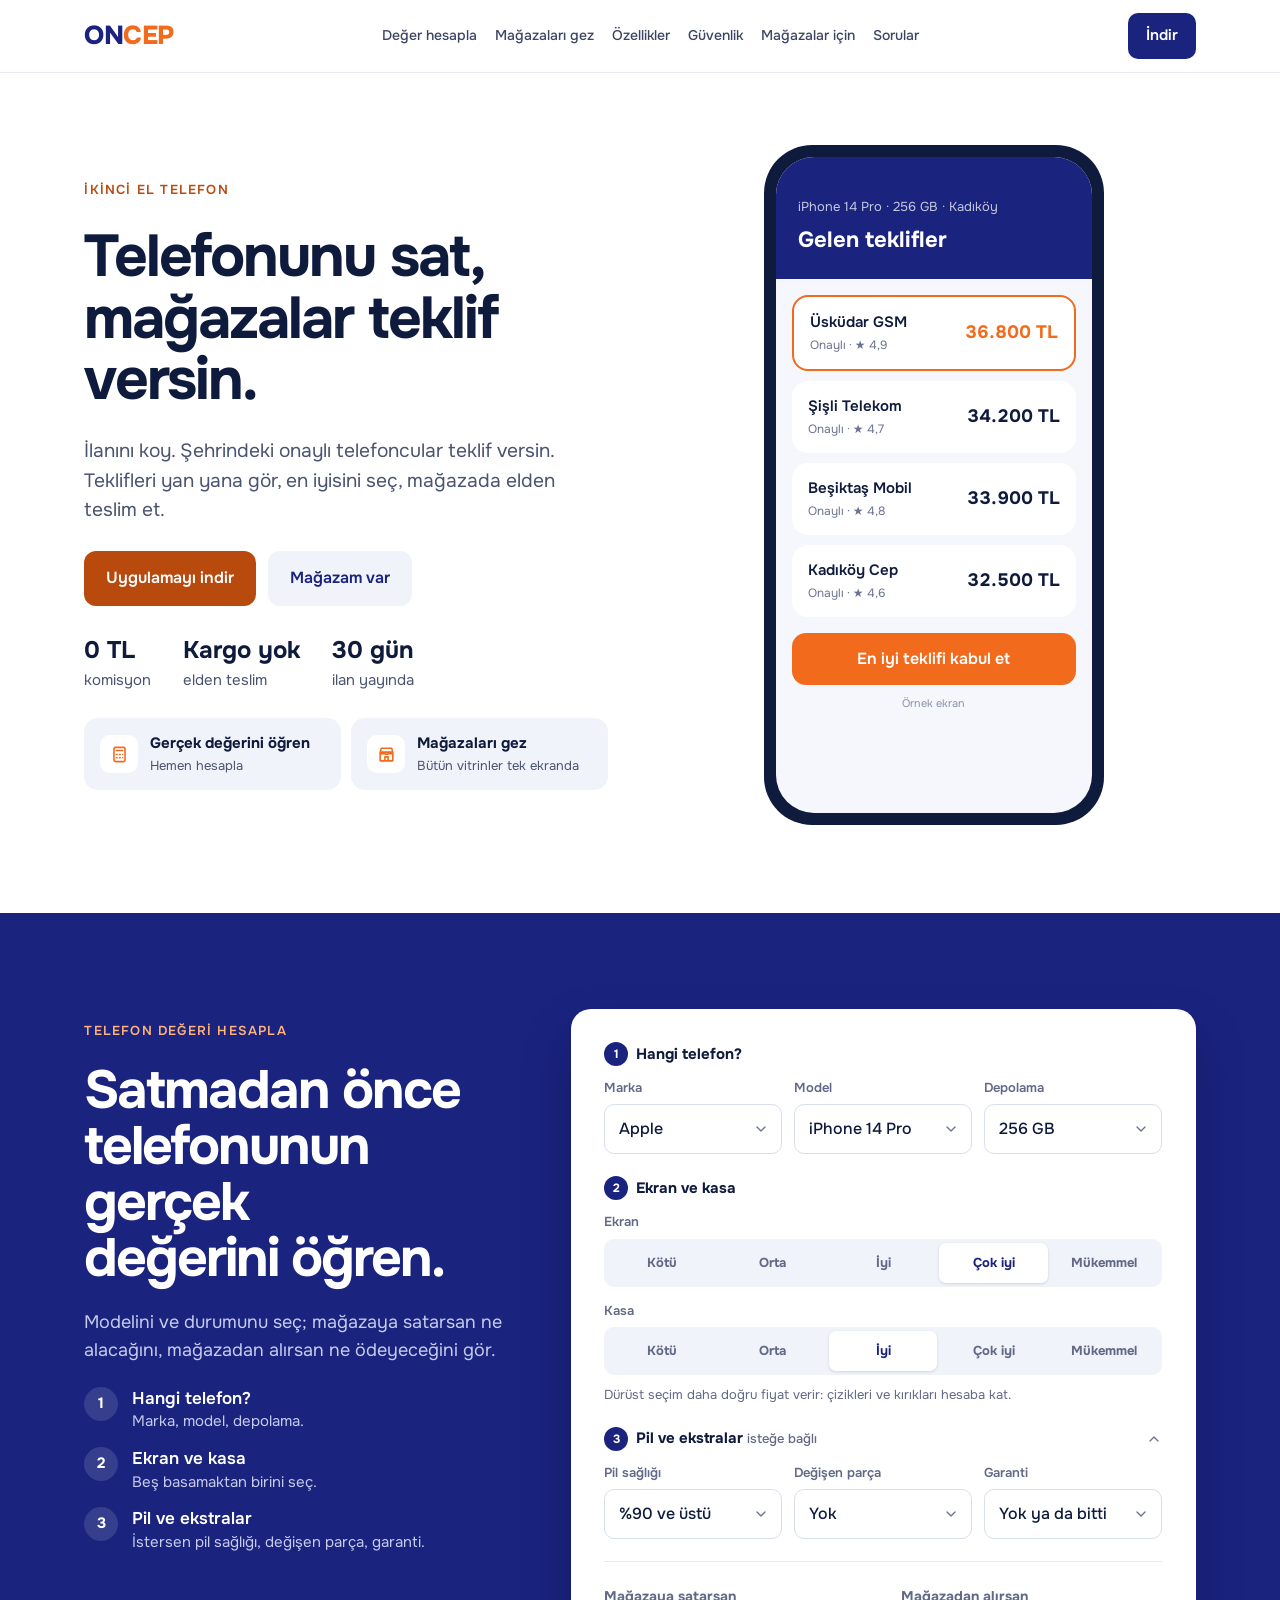
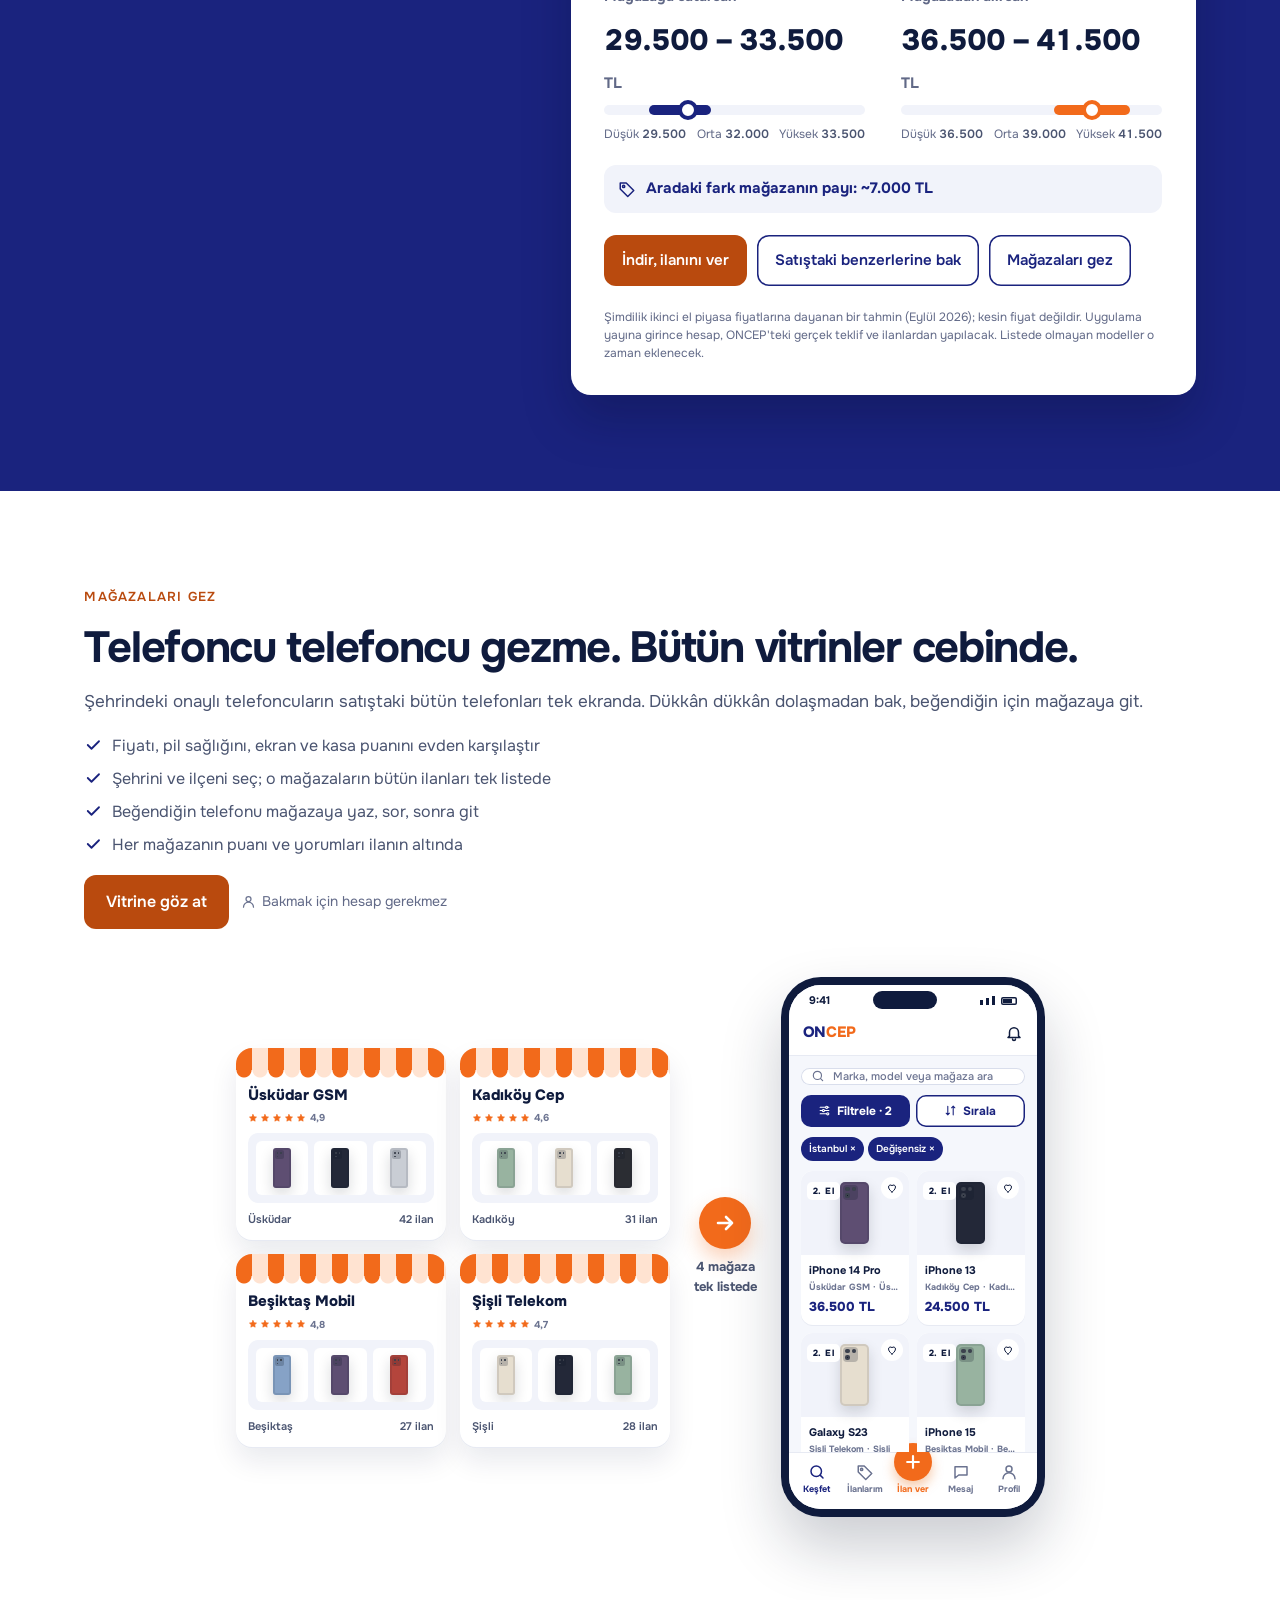
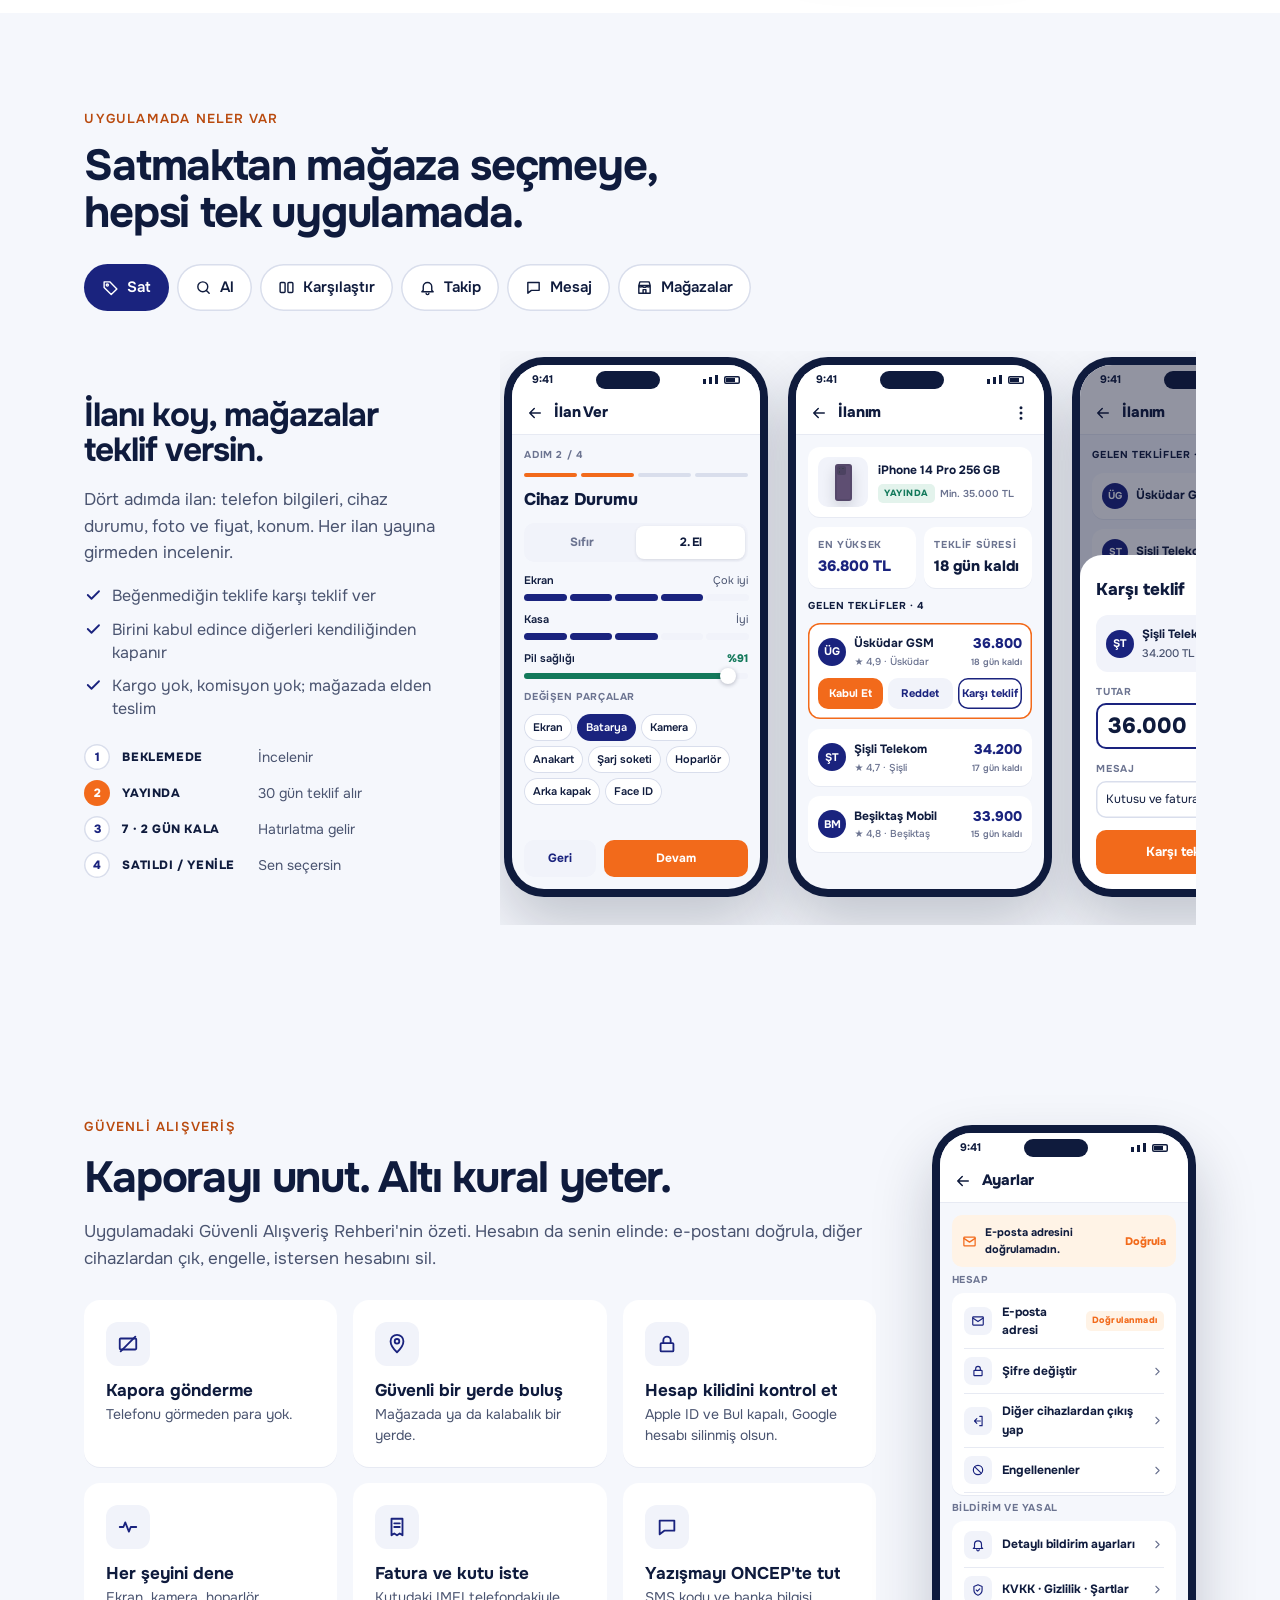
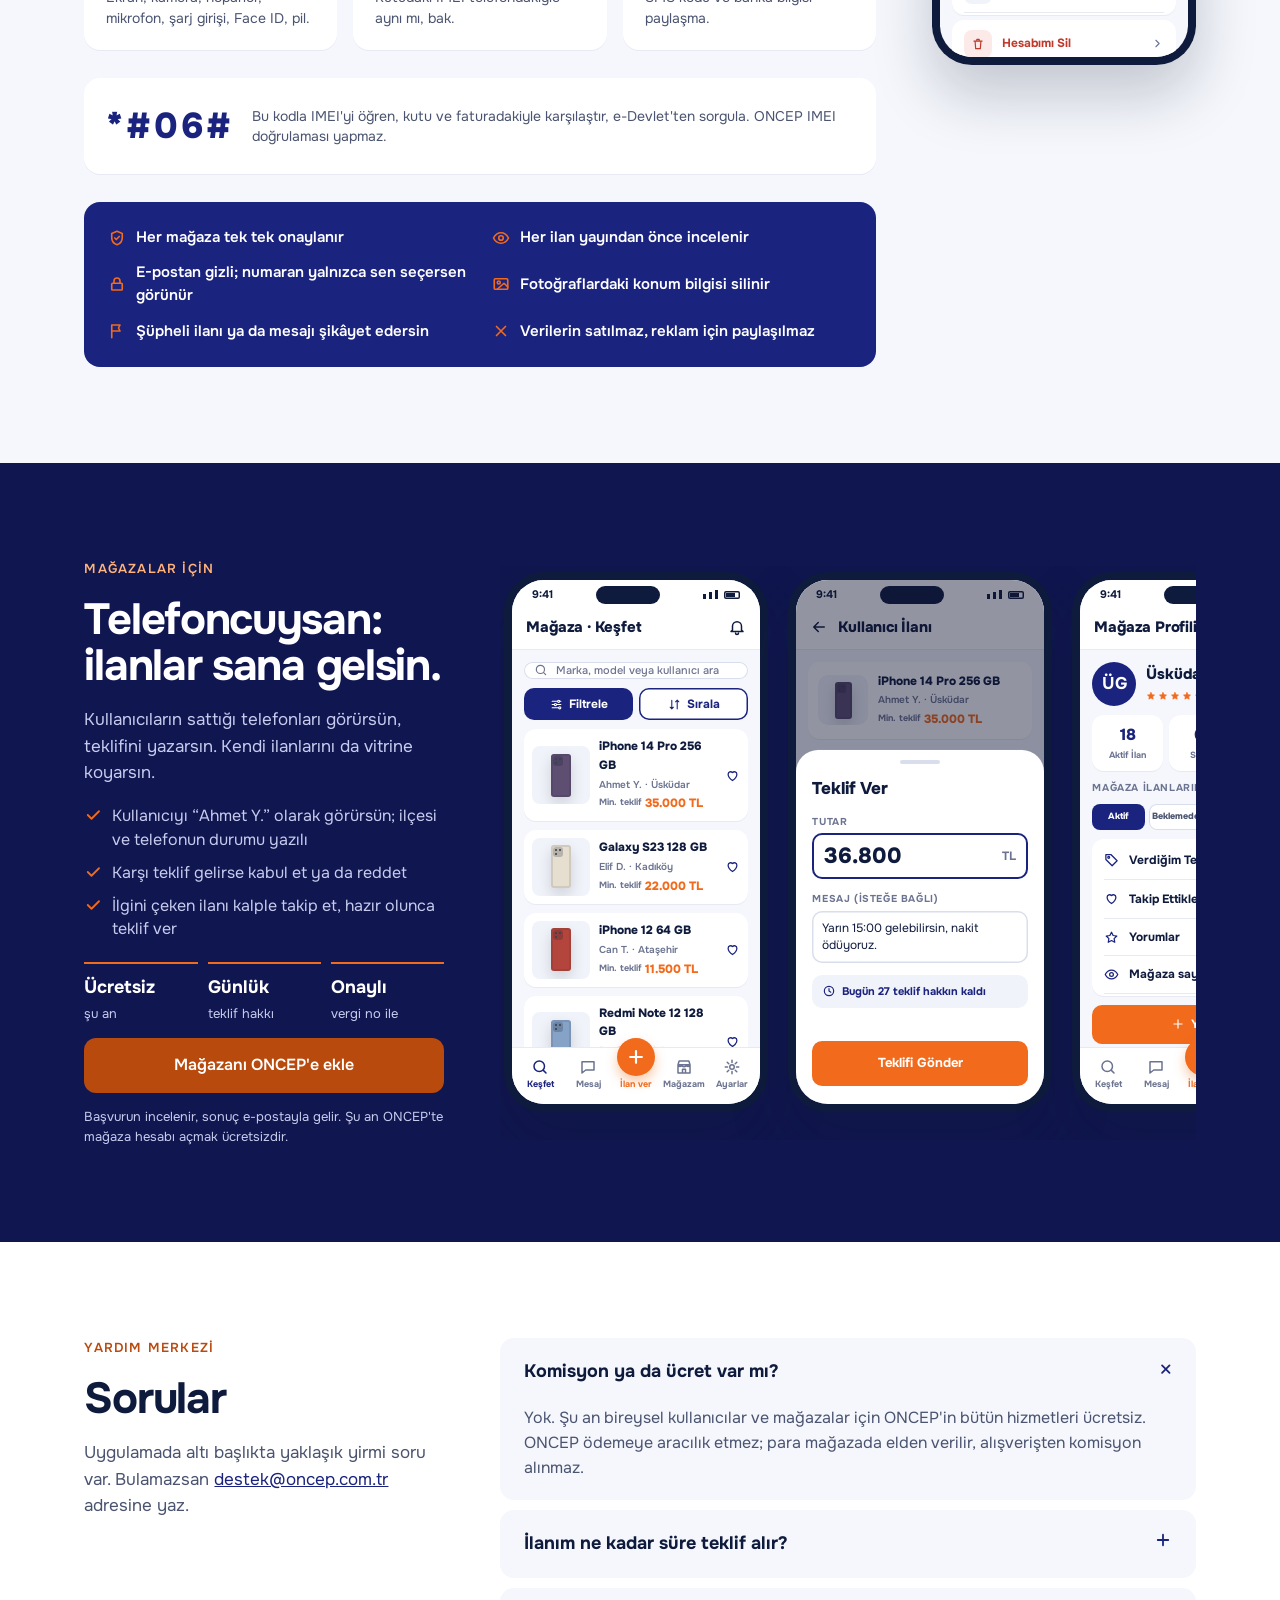
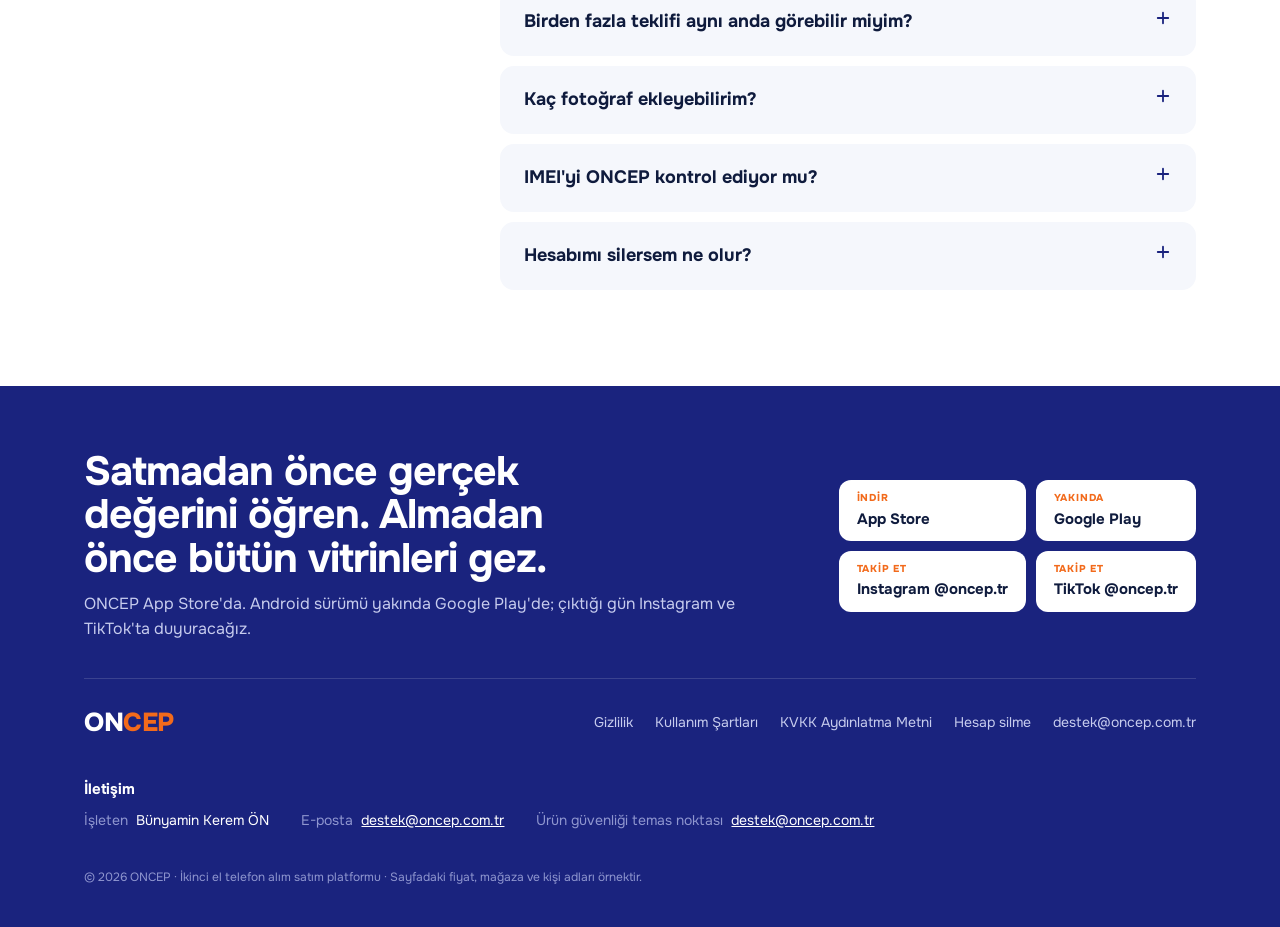
==== commit 5239d711: "App Store bağlantısı: ONCEP yayında, Google Play yakında - Alt bölümde App Store rozeti bağlantı old" ====
--- a/index.html
+++ b/index.html
@@ -4,10 +4,11 @@
 <meta charset="UTF-8">
 <meta name="viewport" content="width=device-width, initial-scale=1.0, viewport-fit=cover">
 <title>ONCEP — Telefonunu sat, mağazalar teklif versin</title>
-<meta name="description" content="Telefonunun gerçek değerini öğren. İlanını koy, şehrindeki onaylı telefoncular teklif versin; mağazaların vitrinini gezmeden gez. Yakında Google Play ve App Store'da.">
+<meta name="description" content="Telefonunun gerçek değerini öğren. İlanını koy, şehrindeki onaylı telefoncular teklif versin; mağazaların vitrinini gezmeden gez. App Store'da; yakında Google Play'de.">
+<meta name="apple-itunes-app" content="app-id=6824097707">
 <link rel="canonical" href="https://oncep.com.tr/">
 <meta property="og:title" content="ONCEP — Telefonunu sat, mağazalar teklif versin">
-<meta property="og:description" content="Telefonunun gerçek değerini öğren. İlanını koy, şehrindeki onaylı telefoncular teklif versin; mağazaların vitrinini gezmeden gez. Yakında Google Play ve App Store'da.">
+<meta property="og:description" content="Telefonunun gerçek değerini öğren. İlanını koy, şehrindeki onaylı telefoncular teklif versin; mağazaların vitrinini gezmeden gez. App Store'da; yakında Google Play'de.">
 <meta property="og:type" content="website">
 <meta property="og:url" content="https://oncep.com.tr/">
 <meta property="og:site_name" content="ONCEP">
@@ -19,7 +20,7 @@
 <meta name="twitter:card" content="summary_large_image">
 <meta name="twitter:image" content="https://oncep.com.tr/paylasim.png">
 <meta name="twitter:title" content="ONCEP — Telefonunu sat, mağazalar teklif versin">
-<meta name="twitter:description" content="Telefonunun gerçek değerini öğren. İlanını koy, şehrindeki onaylı telefoncular teklif versin; mağazaların vitrinini gezmeden gez. Yakında Google Play ve App Store'da.">
+<meta name="twitter:description" content="Telefonunun gerçek değerini öğren. İlanını koy, şehrindeki onaylı telefoncular teklif versin; mağazaların vitrinini gezmeden gez. App Store'da; yakında Google Play'de.">
 <meta name="theme-color" content="#FFFFFF">
 <link rel="icon" href="/favicon.ico" sizes="16x16 32x32 48x48">
 <link rel="icon" href="/favicon-96x96.png" type="image/png" sizes="96x96">
@@ -78,6 +79,8 @@
 .ana-nav a:hover { color: var(--turuncu-koyu); }
 .ust .cta { text-decoration: none; background: var(--lacivert); color: #FFFFFF; padding: 11px 18px; border-radius: 10px; font-size: 15px; font-weight: 600; white-space: nowrap; }
 .menu { display: none; position: relative; }
+.icerige-gec { position: absolute; left: -9999px; top: 8px; z-index: 100; background: var(--lacivert); color: #FFFFFF; padding: 10px 16px; border-radius: 8px; font-weight: 600; text-decoration: none; }
+.icerige-gec:focus { left: 16px; }
 .menu summary { list-style: none; width: 44px; height: 44px; border-radius: 10px; background: var(--yumusak); display: flex; align-items: center; justify-content: center; cursor: pointer; }
 .menu summary::-webkit-details-marker { display: none; }
 .menu nav { position: absolute; right: 0; top: 52px; background: #FFFFFF; border: 1px solid var(--cizgi); border-radius: 14px; box-shadow: 0 18px 40px rgba(15, 27, 61, 0.14); display: flex; flex-direction: column; padding: 8px; min-width: 230px; }
@@ -367,25 +370,26 @@
 </script>
 </head>
 <body>
+  <a class="icerige-gec" href="#icerik">İçeriğe geç</a>
 <header class="ust">
   <div class="kap">
     <a class="logo" href="#" aria-label="ONCEP ana sayfa"><b>ON</b><i>CEP</i></a>
     <nav class="ana-nav" aria-label="Bölümler"><a href="#hesap">Değer hesapla</a><a href="#gez">Mağazaları gez</a><a href="#ozellikler">Özellikler</a><a href="#guvenlik">Güvenlik</a><a href="#magaza">Mağazalar için</a><a href="#sss">Sorular</a></nav>
-    <a class="cta" href="#indir">Takipte kal</a>
+    <a class="cta" href="#indir">İndir</a>
     <details class="menu">
       <summary aria-label="Menü"><svg width="20" height="20" viewBox="0 0 24 24" fill="none" stroke="#1A237E" stroke-width="2" stroke-linecap="round" stroke-linejoin="round" aria-hidden="true" style="flex-shrink: 0;"><path d="M4 7h16M4 12h16M4 17h16"></path></svg></summary>
-      <nav aria-label="Bölümler"><a href="#hesap">Değer hesapla</a><a href="#gez">Mağazaları gez</a><a href="#ozellikler">Özellikler</a><a href="#guvenlik">Güvenlik</a><a href="#magaza">Mağazalar için</a><a href="#sss">Sorular</a><a href="#indir">Takipte kal</a></nav>
+      <nav aria-label="Bölümler"><a href="#hesap">Değer hesapla</a><a href="#gez">Mağazaları gez</a><a href="#ozellikler">Özellikler</a><a href="#guvenlik">Güvenlik</a><a href="#magaza">Mağazalar için</a><a href="#sss">Sorular</a><a href="#indir">İndir</a></nav>
     </details>
   </div>
 </header>
-<main>
+<main id="icerik">
 <section class="acilis">
   <div class="kap">
     <div class="acilis-metin">
       <div class="ust-yazi">İKİNCİ EL TELEFON</div>
       <h1>Telefonunu sat, <br class="genis">mağazalar teklif versin.</h1>
       <p class="ozet">İlanını koy. Şehrindeki onaylı telefoncular teklif versin. Teklifleri yan yana gör, en iyisini seç, mağazada elden teslim et.</p>
-      <div class="dugmeler"><a class="dugme turuncu" href="#indir">Çıkışı kaçırma: takip et</a><a class="dugme acik" href="#magaza">Mağazam var</a></div>
+      <div class="dugmeler"><a class="dugme turuncu" href="#indir">Uygulamayı indir</a><a class="dugme acik" href="#magaza">Mağazam var</a></div>
       <div class="sayilar"><div><b>0 TL</b>komisyon</div><div><b>Kargo yok</b>elden teslim</div><div><b>30 gün</b>ilan yayında</div></div>
       <div class="kisayollar"><a class="kisayol" href="#hesap"><span class="kisayol-ikon"><svg width="19" height="19" viewBox="0 0 24 24" fill="none" stroke="#F26A1B" stroke-width="2" stroke-linecap="round" stroke-linejoin="round" aria-hidden="true" style="flex-shrink: 0;"><rect x="5" y="3" width="14" height="18" rx="2"></rect><path d="M8 7h8M8 12h1M12 12h1M16 12h0M8 16h1M12 16h1M16 16h0"></path></svg></span><span><b>Gerçek değerini öğren</b><small>Hemen hesapla</small></span></a><a class="kisayol" href="#gez"><span class="kisayol-ikon"><svg width="19" height="19" viewBox="0 0 24 24" fill="none" stroke="#F26A1B" stroke-width="2" stroke-linecap="round" stroke-linejoin="round" aria-hidden="true" style="flex-shrink: 0;"><path d="M4 9l1.5-5h13L20 9M4 9h16v11H4zM4 9a2.7 2.7 0 0 0 5.3 0 2.7 2.7 0 0 0 5.4 0 2.7 2.7 0 0 0 5.3 0M10 20v-5h4v5"></path></svg></span><span><b>Mağazaları gez</b><small>Bütün vitrinler tek ekranda</small></span></a></div>
     </div>
@@ -446,7 +450,7 @@
       </div>
       <div class="pay"><svg width="18" height="18" viewBox="0 0 24 24" fill="none" stroke="#1A237E" stroke-width="2" stroke-linecap="round" stroke-linejoin="round" aria-hidden="true" style="flex-shrink: 0;"><path d="M3 12V4h8l10 10-8 8z"></path><circle cx="7.5" cy="8.5" r="1.5"></circle></svg><span>Aradaki fark mağazanın payı: ~<b data-pay>7.000</b> TL</span></div>
       <div class="hesap-dugmeler">
-        <a class="dugme turuncu" href="#indir">Uygulama çıkınca ilan ver</a>
+        <a class="dugme turuncu" href="#indir">İndir, ilanını ver</a>
         <a class="dugme cerceve" href="#al">Satıştaki benzerlerine bak</a>
         <a class="dugme cerceve" href="#gez">Mağazaları gez</a>
       </div>
@@ -838,11 +842,11 @@
     <div class="alt-ust">
       <div class="alt-yazi">
         <h2>Satmadan önce gerçek değerini öğren. Almadan önce bütün vitrinleri gez.</h2>
-        <p>Uygulama yakında Google Play ve App Store'da. Çıktığı gün Instagram ve TikTok'ta duyuracağız.</p>
+        <p>ONCEP App Store'da. Android sürümü yakında Google Play'de; çıktığı gün Instagram ve TikTok'ta duyuracağız.</p>
       </div>
       <div class="rozetler">
+        <a class="rozet" href="https://apps.apple.com/tr/app/oncep-2-el-telefon-al-sat/id6824097707" target="_blank" rel="noopener"><small>İNDİR</small><b>App Store</b></a>
         <span class="rozet"><small>YAKINDA</small><b>Google Play</b></span>
-        <span class="rozet"><small>YAKINDA</small><b>App Store</b></span>
         <a class="rozet" href="https://instagram.com/oncep.tr" target="_blank" rel="noopener"><small>TAKİP ET</small><b>Instagram @oncep.tr</b></a>
         <a class="rozet" href="https://tiktok.com/@oncep.tr" target="_blank" rel="noopener"><small>TAKİP ET</small><b>TikTok @oncep.tr</b></a>
       </div>
@@ -978,6 +982,10 @@
   // Mobil menü: bağlantıya dokununca kapansın.
   var menu = document.querySelector('.menu');
   if (menu) menu.addEventListener('click', function (e) { if (e.target.closest('a')) menu.removeAttribute('open'); });
+  // Esc ile kapansın, odak menü düğmesine dönsün (10 Eki 2026 denetimi).
+  if (menu) document.addEventListener('keydown', function (e) {
+    if (e.key === 'Escape' && menu.open) { menu.removeAttribute('open'); menu.querySelector('summary').focus(); }
+  });
 })();
 </script>
 </body>
